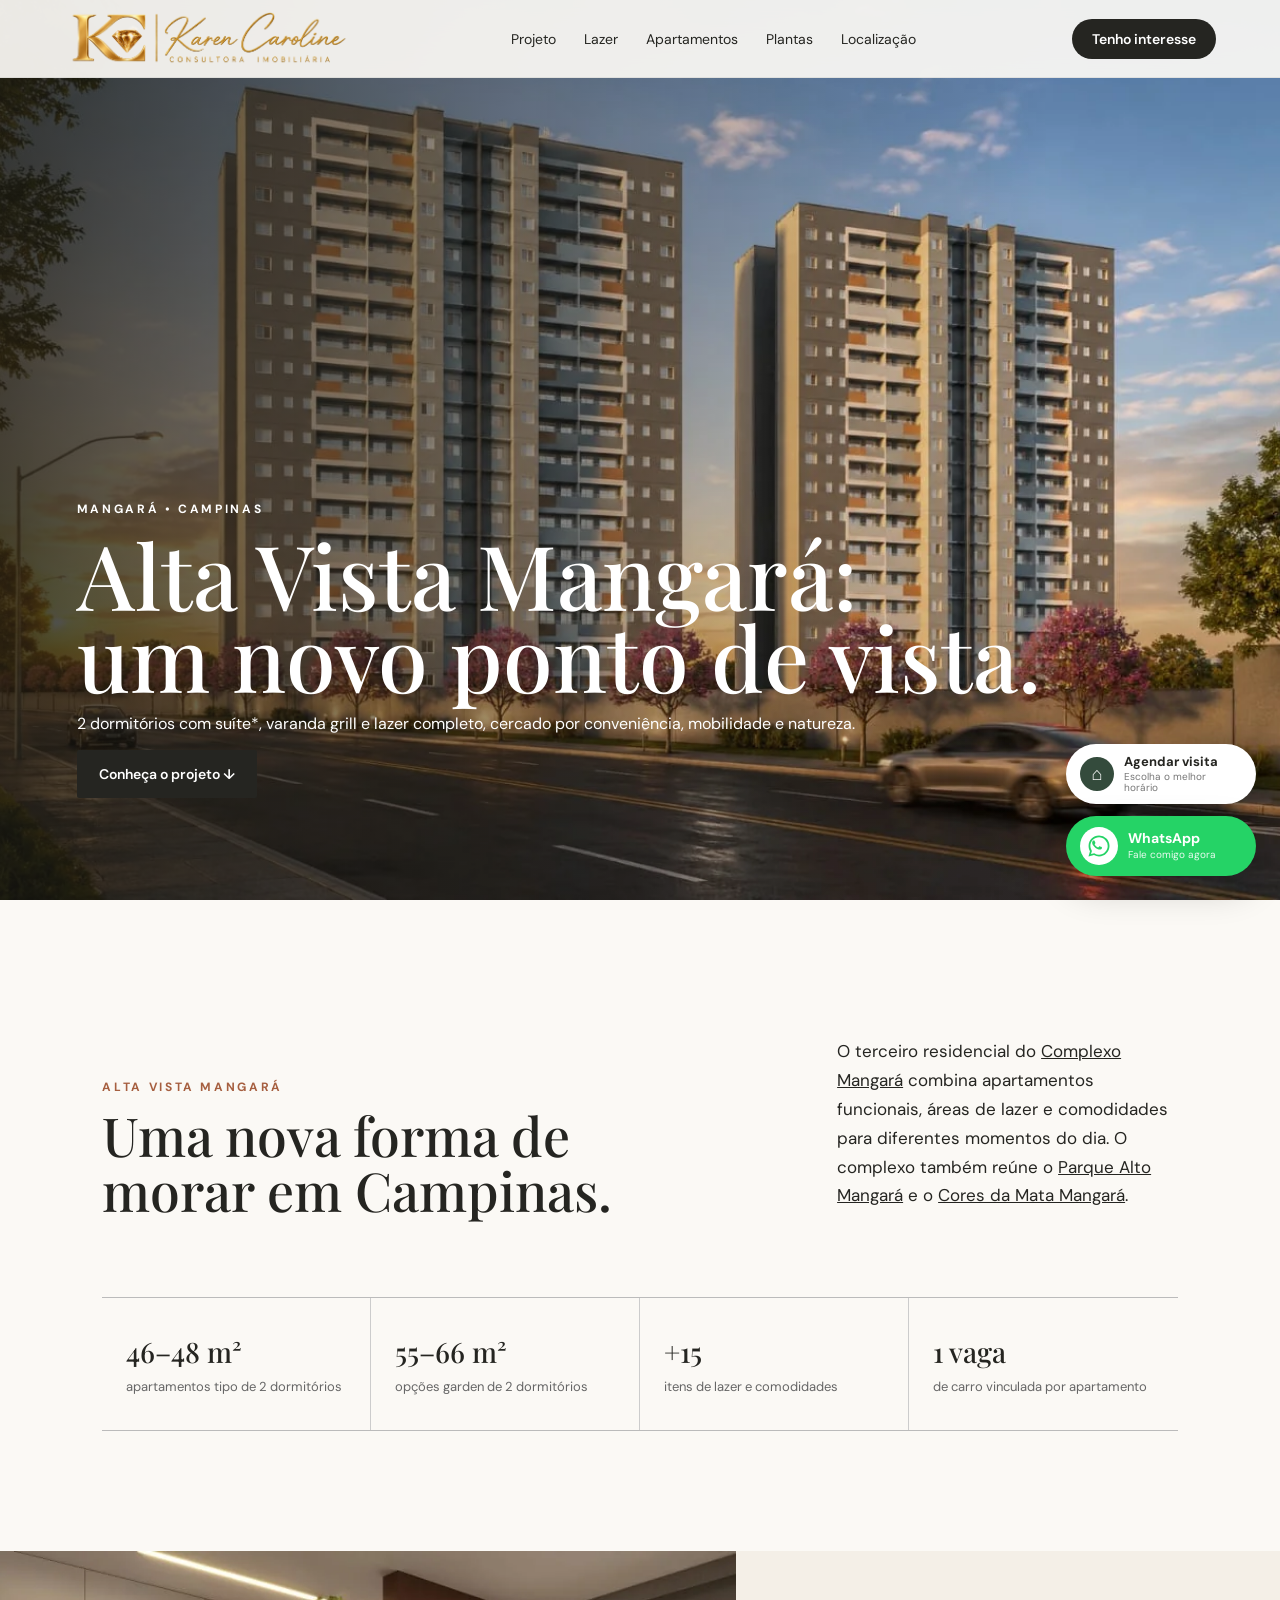
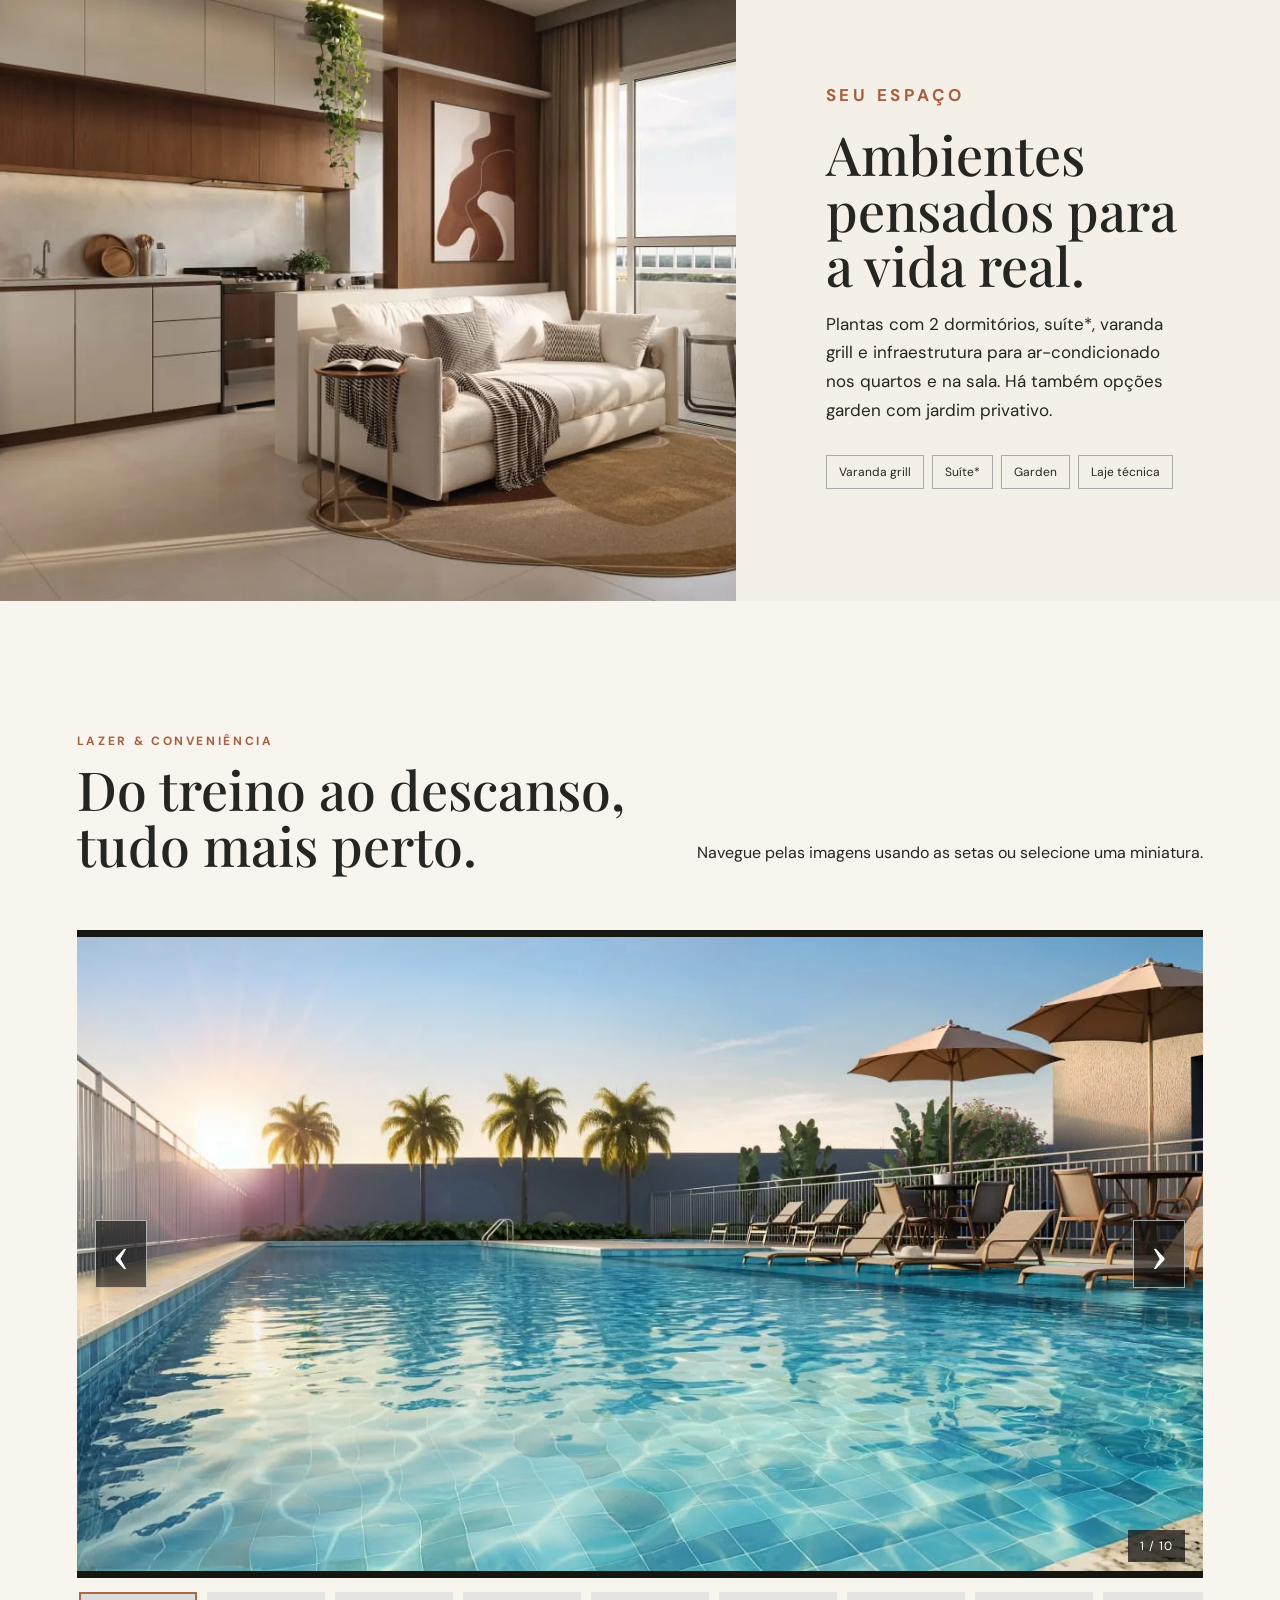
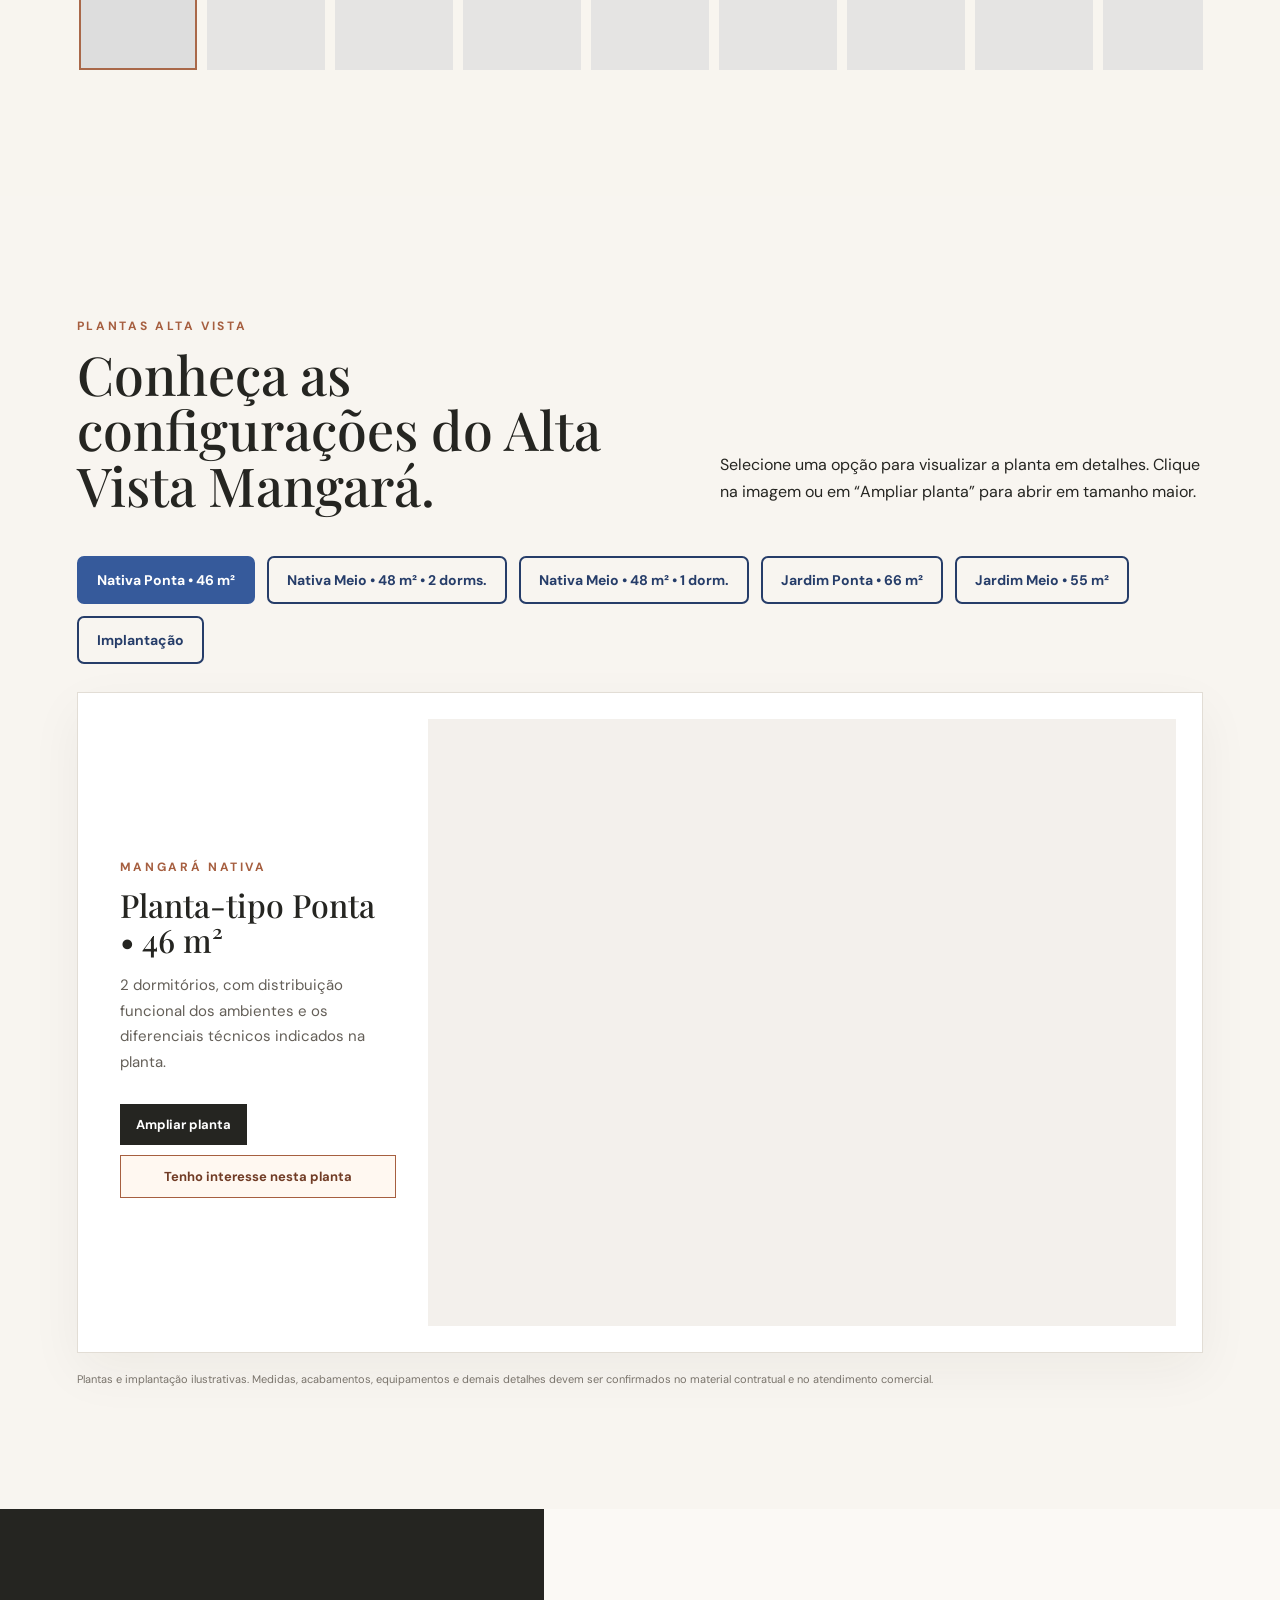
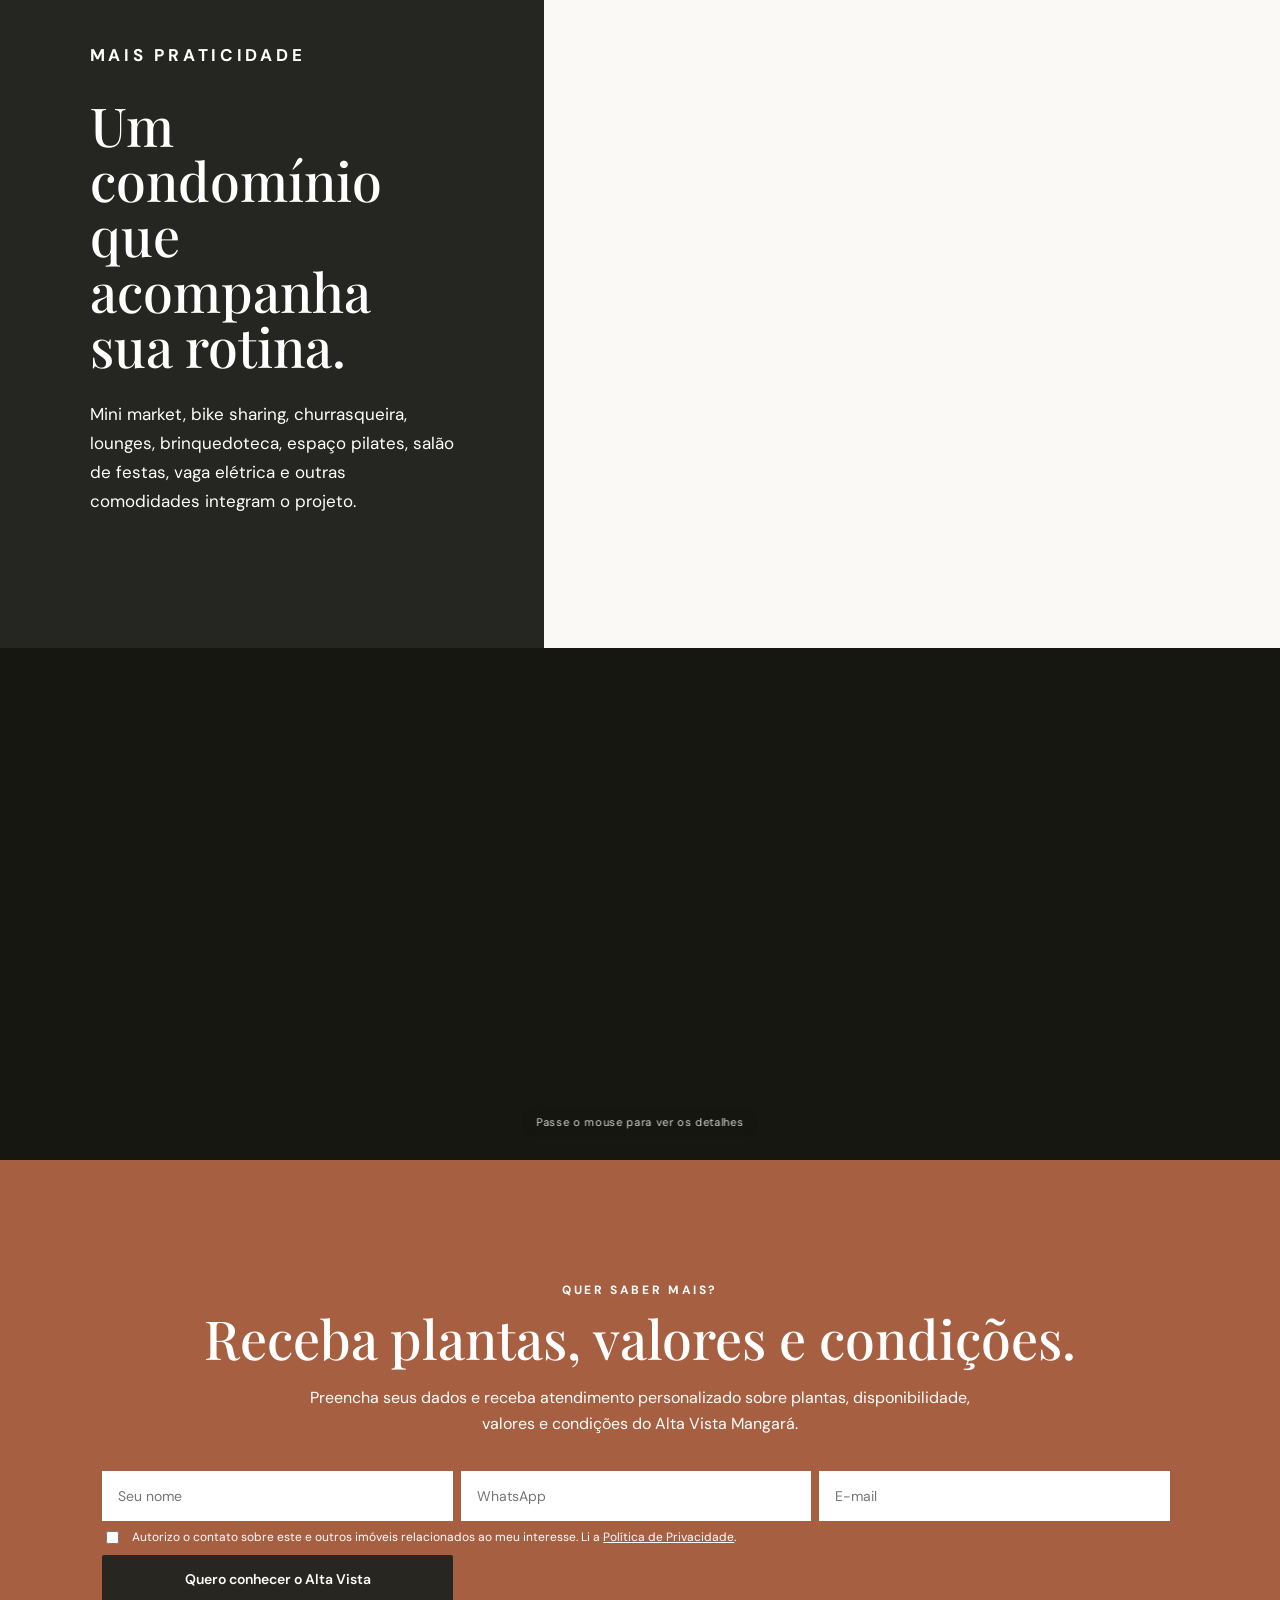
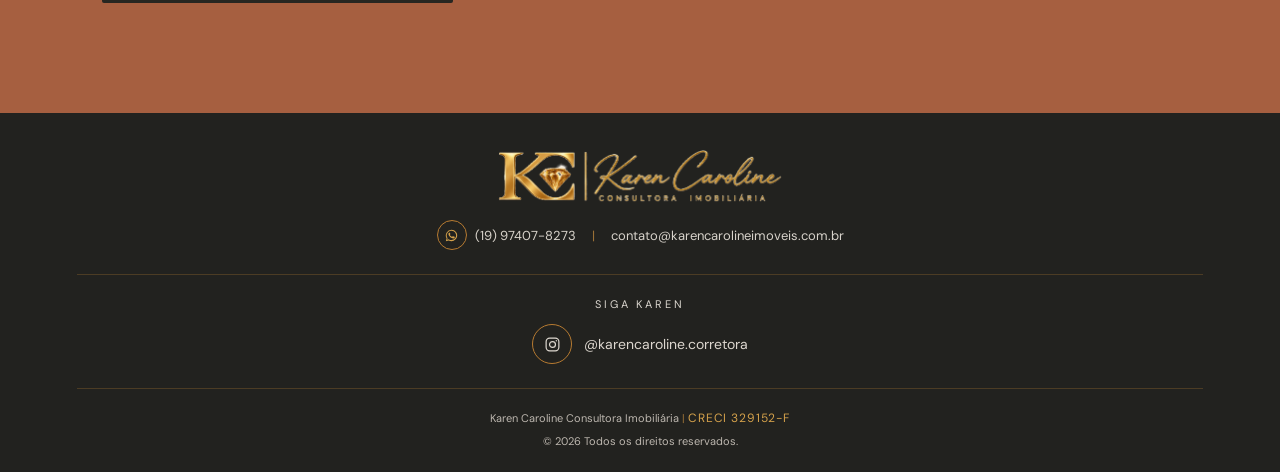
==== alta-vista.html @ d82d7191 "Refina SEO e links internos dos empreendimentos" ====
<!DOCTYPE html>

<html lang="pt-BR"><head><link rel="icon" type="image/x-icon" href="assets/favicon.ico">
<link rel="icon" type="image/png" sizes="32x32" href="assets/favicon-32.png">
<link rel="icon" type="image/png" sizes="512x512" href="assets/favicon-512.png"><meta charset="utf-8"/><meta content="width=device-width,initial-scale=1" name="viewport"/><title>Alta Vista Mangará Campinas | Apartamentos no Mangará</title><meta content="Conheça o Alta Vista Mangará em Campinas: apartamentos de 1 e 2 dormitórios, varanda grill e opções garden, com lazer e comodidades para a rotina." name="description"/><link href="style.css?v=571-performance" rel="stylesheet"/><link href="https://www.karencarolineimoveis.com.br/alta-vista.html" rel="canonical"/><meta content="website" property="og:type"/><meta content="pt_BR" property="og:locale"/><meta content="Karen Caroline Consultora Imobiliária" property="og:site_name"/><meta content="Alta Vista Mangará Campinas | Apartamentos no Mangará" property="og:title"/><meta content="Conheça o Alta Vista Mangará em Campinas: apartamentos de 1 e 2 dormitórios, varanda grill e opções garden, com lazer e comodidades para a rotina." property="og:description"/><meta content="https://www.karencarolineimoveis.com.br/alta-vista.html" property="og:url"/><meta content="https://www.karencarolineimoveis.com.br/assets/alta/hero.webp" property="og:image"/><meta content="summary_large_image" name="twitter:card"/><meta content="Alta Vista Mangará Campinas | Apartamentos no Mangará" name="twitter:title"/><meta content="Conheça o Alta Vista Mangará em Campinas: apartamentos de 1 e 2 dormitórios, varanda grill e opções garden, com lazer e comodidades para a rotina." name="twitter:description"/><meta content="https://www.karencarolineimoveis.com.br/assets/alta/hero.webp" name="twitter:image"/><meta content="#f4efe7" name="theme-color"/></head><body data-whatsapp-message="Olá! Estou vendo o Alta Vista Mangará no site e gostaria de receber mais informações, valores e condições.">
<script type="application/ld+json">{"@context":"https://schema.org","@graph":[{"@type":"WebPage","@id":"https://www.karencarolineimoveis.com.br/alta-vista.html#webpage","url":"https://www.karencarolineimoveis.com.br/alta-vista.html","name":"Alta Vista Mangará Campinas | Apartamentos no Mangará","description":"Conheça o Alta Vista Mangará em Campinas: apartamentos de 1 e 2 dormitórios, opções garden, varanda grill, lazer completo, plantas e atendimento personalizado.","inLanguage":"pt-BR","breadcrumb":{"@id":"https://www.karencarolineimoveis.com.br/alta-vista.html#breadcrumb"}},{"@type":"BreadcrumbList","@id":"https://www.karencarolineimoveis.com.br/alta-vista.html#breadcrumb","itemListElement":[{"@type":"ListItem","position":1,"name":"Home","item":"https://www.karencarolineimoveis.com.br/"},{"@type":"ListItem","position":2,"name":"Alta Vista Mangará","item":"https://www.karencarolineimoveis.com.br/alta-vista.html"}]}]}</script>
<header class="site-header"><a aria-label="Karen Caroline Consultora Imobiliária" class="site-brand brand-logo" href="index.html"><img alt="Karen Caroline Consultora Imobiliária" decoding="async" height="245" loading="lazy" src="karen-caroline-logo-oficial.png" width="1203"/></a><nav><a href="#projeto">Projeto</a><a href="#lazer">Lazer</a><a href="#apartamentos">Apartamentos</a><a href="#plantas">Plantas</a><a href="#localizacao">Localização</a></nav><a class="btn small" href="#contato">Tenho interesse</a></header>
<main id="top"><section class="hero"><img alt="Perspectiva das torres do Alta Vista Mangará" decoding="async" height="853" src="assets/alta/hero.webp" width="1280"/><div class="shade"></div><div class="hero-copy"><p class="eyebrow">MANGARÁ • CAMPINAS</p><h1>Alta Vista Mangará:<br/>um novo ponto de vista.</h1><p>2 dormitórios com suíte*, varanda grill e lazer completo, cercado por conveniência, mobilidade e natureza.</p><a class="btn" href="#projeto">Conheça o projeto ↓</a></div><div class="stamp">2 TORRES<br/><b>300 UNIDADES</b></div></section>
<section class="intro" id="projeto"><div><p class="eyebrow dark">ALTA VISTA MANGARÁ</p><h2>Uma nova forma de morar em Campinas.</h2></div><p>O terceiro residencial do <a href="complexo-mangara.html">Complexo Mangará</a> combina apartamentos funcionais, áreas de lazer e comodidades para diferentes momentos do dia. O complexo também reúne o <a href="parque-alto.html">Parque Alto Mangará</a> e o <a href="cores-da-mata.html">Cores da Mata Mangará</a>.</p></section>
<section class="stats"><article><strong>46–48 m²</strong><span>apartamentos tipo de 2 dormitórios</span></article><article><strong>55–66 m²</strong><span>opções garden de 2 dormitórios</span></article><article><strong>+15</strong><span>itens de lazer e comodidades</span></article><article><strong>1 vaga</strong><span>de carro vinculada por apartamento</span></article></section>
<section class="feature" id="apartamentos"><img alt="Apartamento decorado do Alta Vista Mangará" decoding="async" height="720" loading="lazy" src="assets/alta/apto.webp" width="1280"/><div><p class="eyebrow dark">SEU ESPAÇO</p><h2>Ambientes pensados para a vida real.</h2><p>Plantas com 2 dormitórios, suíte*, varanda grill e infraestrutura para ar-condicionado nos quartos e na sala. Há também opções garden com jardim privativo.</p><div class="chips"><span>Varanda grill</span><span>Suíte*</span><span>Garden</span><span>Laje técnica</span></div></div></section>
<section class="cp-carousel-section" id="lazer"><div class="section-head"><div><p class="eyebrow dark">LAZER &amp; CONVENIÊNCIA</p><h2>Do treino ao descanso,<br/>tudo mais perto.</h2></div><p>Navegue pelas imagens usando as setas ou selecione uma miniatura.</p></div><div class="cp-carousel" data-cp-carousel=""><div class="cp-stage"><img alt="Alta Vista Mangará — imagem 1" class="cp-main" decoding="async" height="720" src="assets/alta/piscina.webp" width="1280"/><button aria-label="Imagem anterior" class="cp-arrow cp-prev" type="button">‹</button><button aria-label="Próxima imagem" class="cp-arrow cp-next" type="button">›</button><div class="cp-counter"><span>1</span> / 10</div></div><div aria-label="Miniaturas da galeria" class="cp-thumbs"><button aria-label="Ver imagem 1" class="cp-thumb" data-index="0" type="button"><img alt="Alta Vista Mangará — imagem 1" decoding="async" height="720" loading="lazy" src="assets/alta/piscina.webp" width="1280"/></button><button aria-label="Ver imagem 2" class="cp-thumb" data-index="1" type="button"><img alt="Alta Vista Mangará — imagem 2" decoding="async" height="720" loading="lazy" src="assets/alta/academia.webp" width="1280"/></button><button aria-label="Ver imagem 3" class="cp-thumb" data-index="2" type="button"><img alt="Alta Vista Mangará — imagem 3" decoding="async" height="720" loading="lazy" src="assets/alta/coworking.webp" width="1280"/></button><button aria-label="Ver imagem 4" class="cp-thumb" data-index="3" type="button"><img alt="Alta Vista Mangará — imagem 4" decoding="async" height="720" loading="lazy" src="assets/alta/pet.webp" width="1280"/></button><button aria-label="Ver imagem 5" class="cp-thumb" data-index="4" type="button"><img alt="Alta Vista Mangará — imagem 5" decoding="async" height="720" loading="lazy" src="assets/alta/play.webp" width="1280"/></button><button aria-label="Ver imagem 6" class="cp-thumb" data-index="5" type="button"><img alt="Alta Vista Mangará — imagem 6" decoding="async" height="720" loading="lazy" src="assets/alta/quadra.webp" width="1280"/></button><button aria-label="Ver imagem 7" class="cp-thumb" data-index="6" type="button"><img alt="Alta Vista Mangará — imagem 7" decoding="async" height="720" loading="lazy" src="assets/alta/salao.webp" width="1280"/></button><button aria-label="Ver imagem 8" class="cp-thumb" data-index="7" type="button"><img alt="Alta Vista Mangará — imagem 8" decoding="async" height="545" loading="lazy" src="assets/alta/portaria.webp" width="1280"/></button><button aria-label="Ver imagem 9" class="cp-thumb" data-index="8" type="button"><img alt="Alta Vista Mangará — imagem 9" decoding="async" height="720" loading="lazy" src="assets/alta/apto.webp" width="1280"/></button><button aria-label="Ver imagem 10" class="cp-thumb" data-index="9" type="button"><img alt="Alta Vista Mangará — imagem 10" decoding="async" height="720" loading="lazy" src="assets/alta/quarto.webp" width="1280"/></button></div></div></section><section class="floorplans" id="plantas">
<div class="section-head floorplans-head"><div><p class="eyebrow dark">PLANTAS ALTA VISTA</p><h2>Conheça as configurações do Alta Vista Mangará.</h2></div><p>Selecione uma opção para visualizar a planta em detalhes. Clique na imagem ou em “Ampliar planta” para abrir em tamanho maior.</p></div>
<div aria-label="Plantas do Alta Vista Mangará" class="floorplan-tabs" role="tablist">
<button aria-selected="true" class="floorplan-tab active" data-floorplan="nativa46" role="tab" type="button">Nativa Ponta • 46 m²</button>
<button aria-selected="false" class="floorplan-tab" data-floorplan="nativa48-2" role="tab" type="button">Nativa Meio • 48 m² • 2 dorms.</button>
<button aria-selected="false" class="floorplan-tab" data-floorplan="nativa48-1" role="tab" type="button">Nativa Meio • 48 m² • 1 dorm.</button>
<button aria-selected="false" class="floorplan-tab" data-floorplan="jardim66" role="tab" type="button">Jardim Ponta • 66 m²</button>
<button aria-selected="false" class="floorplan-tab" data-floorplan="jardim55" role="tab" type="button">Jardim Meio • 55 m²</button>
<button aria-selected="false" class="floorplan-tab" data-floorplan="implantacao" role="tab" type="button">Implantação</button>
</div>
<div class="floorplan-stage">
<article class="floorplan-panel active" data-floorplan-panel="nativa46"><div class="floorplan-info"><p class="eyebrow dark">MANGARÁ NATIVA</p><h3>Planta-tipo Ponta • 46 m²</h3><p>2 dormitórios, com distribuição funcional dos ambientes e os diferenciais técnicos indicados na planta.</p><button class="floorplan-zoom" data-floorplan-image="assets/alta/plantas/planta-nativa-ponta-46m2.png" data-floorplan-title="Mangará Nativa • Planta-tipo Ponta • 2 dormitórios • 46 m²" type="button">Ampliar planta</button></div><button class="floorplan-image-btn" data-floorplan-image="assets/alta/plantas/planta-nativa-ponta-46m2.png" data-floorplan-title="Mangará Nativa • Planta-tipo Ponta • 2 dormitórios • 46 m²" type="button"><img alt="Mangará Nativa planta-tipo ponta de 2 dormitórios e 46 metros quadrados" decoding="async" height="622" loading="lazy" src="assets/alta/plantas/planta-nativa-ponta-46m2.png" width="766"/></button></article>
<article class="floorplan-panel" data-floorplan-panel="nativa48-2"><div class="floorplan-info"><p class="eyebrow dark">MANGARÁ NATIVA</p><h3>Planta-tipo Meio • 48 m²</h3><p>Configuração de 2 dormitórios, com ambientes integrados e especificações técnicas apresentadas na planta.</p><button class="floorplan-zoom" data-floorplan-image="assets/alta/plantas/planta-nativa-meio-48m2-2dorms.png" data-floorplan-title="Mangará Nativa • Planta-tipo Meio • 2 dormitórios • 48 m²" type="button">Ampliar planta</button></div><button class="floorplan-image-btn" data-floorplan-image="assets/alta/plantas/planta-nativa-meio-48m2-2dorms.png" data-floorplan-title="Mangará Nativa • Planta-tipo Meio • 2 dormitórios • 48 m²" type="button"><img alt="Mangará Nativa planta-tipo meio de 2 dormitórios e 48 metros quadrados" decoding="async" height="647" loading="lazy" src="assets/alta/plantas/planta-nativa-meio-48m2-2dorms.png" width="756"/></button></article>
<article class="floorplan-panel" data-floorplan-panel="nativa48-1"><div class="floorplan-info"><p class="eyebrow dark">MANGARÁ NATIVA</p><h3>Planta-tipo Meio • 48 m²</h3><p>Opção de 1 dormitório, com área social ampliada e organização dos ambientes conforme a planta apresentada.</p><button class="floorplan-zoom" data-floorplan-image="assets/alta/plantas/planta-nativa-meio-48m2-1dorm.png" data-floorplan-title="Mangará Nativa • Planta-tipo Meio • 1 dormitório • 48 m²" type="button">Ampliar planta</button></div><button class="floorplan-image-btn" data-floorplan-image="assets/alta/plantas/planta-nativa-meio-48m2-1dorm.png" data-floorplan-title="Mangará Nativa • Planta-tipo Meio • 1 dormitório • 48 m²" type="button"><img alt="Mangará Nativa planta-tipo meio de 1 dormitório e 48 metros quadrados" decoding="async" height="640" loading="lazy" src="assets/alta/plantas/planta-nativa-meio-48m2-1dorm.png" width="848"/></button></article>
<article class="floorplan-panel" data-floorplan-panel="jardim66"><div class="floorplan-info"><p class="eyebrow dark">MANGARÁ JARDIM</p><h3>Planta Garden Ponta • 66 m²</h3><p>2 dormitórios e área garden privativa, ampliando as possibilidades de convivência e uso dos espaços externos.</p><button class="floorplan-zoom" data-floorplan-image="assets/alta/plantas/planta-jardim-ponta-66m2.png" data-floorplan-title="Mangará Jardim • Planta Garden Ponta • 2 dormitórios • 66 m²" type="button">Ampliar planta</button></div><button class="floorplan-image-btn" data-floorplan-image="assets/alta/plantas/planta-jardim-ponta-66m2.png" data-floorplan-title="Mangará Jardim • Planta Garden Ponta • 2 dormitórios • 66 m²" type="button"><img alt="Mangará Jardim planta garden ponta de 2 dormitórios e 66 metros quadrados" decoding="async" height="617" loading="lazy" src="assets/alta/plantas/planta-jardim-ponta-66m2.png" width="731"/></button></article>
<article class="floorplan-panel" data-floorplan-panel="jardim55"><div class="floorplan-info"><p class="eyebrow dark">MANGARÁ JARDIM</p><h3>Planta Garden Meio • 55 m²</h3><p>2 dormitórios com área garden, reunindo a planta funcional do empreendimento a um espaço externo privativo.</p><button class="floorplan-zoom" data-floorplan-image="assets/alta/plantas/planta-jardim-meio-55m2.png" data-floorplan-title="Mangará Jardim • Planta Garden Meio • 2 dormitórios • 55 m²" type="button">Ampliar planta</button></div><button class="floorplan-image-btn" data-floorplan-image="assets/alta/plantas/planta-jardim-meio-55m2.png" data-floorplan-title="Mangará Jardim • Planta Garden Meio • 2 dormitórios • 55 m²" type="button"><img alt="Mangará Jardim planta garden meio de 2 dormitórios e 55 metros quadrados" decoding="async" height="626" loading="lazy" src="assets/alta/plantas/planta-jardim-meio-55m2.png" width="784"/></button></article>
<article class="floorplan-panel" data-floorplan-panel="implantacao"><div class="floorplan-info"><p class="eyebrow dark">IMPLANTAÇÃO</p><h3>Visão geral do Alta Vista Mangará</h3><p>Implantação com as duas torres, acessos, vagas e distribuição das áreas de lazer e conveniência do condomínio.</p><button class="floorplan-zoom" data-floorplan-image="assets/alta/plantas/implantacao-alta-vista.png" data-floorplan-title="Alta Vista Mangará • Implantação do empreendimento" type="button">Ampliar implantação</button></div><button class="floorplan-image-btn" data-floorplan-image="assets/alta/plantas/implantacao-alta-vista.png" data-floorplan-title="Alta Vista Mangará • Implantação do empreendimento" type="button"><img alt="Implantação geral do Alta Vista Mangará" decoding="async" height="654" loading="lazy" src="assets/alta/plantas/implantacao-alta-vista.png" width="1155"/></button></article>
</div>
<p class="floorplan-note">Plantas e implantação ilustrativas. Medidas, acabamentos, equipamentos e demais detalhes devem ser confirmados no material contratual e no atendimento comercial.</p>
</section><div aria-hidden="true" class="floorplan-lightbox" id="floorplan-lightbox"><button aria-label="Fechar planta ampliada" class="floorplan-lightbox-close" type="button">×</button><div class="floorplan-lightbox-inner"><div class="floorplan-lightbox-title"></div><img alt="Planta ampliada do Alta Vista Mangará" decoding="async" loading="lazy" src=""/></div></div><section class="split"><div class="darkcard"><p class="eyebrow">MAIS PRATICIDADE</p><h2>Um condomínio que acompanha sua rotina.</h2><p>Mini market, bike sharing, churrasqueira, lounges, brinquedoteca, espaço pilates, salão de festas, vaga elétrica e outras comodidades integram o projeto.</p></div><img alt="Salão de festas do Alta Vista Mangará" decoding="async" height="720" loading="lazy" src="assets/alta/salao.webp" width="1280"/></section>
<section class="location location-hover" id="localizacao"><img alt="Localização do Alta Vista Mangará próxima ao Shopping Dom Pedro" decoding="async" height="793" loading="lazy" src="assets/alta/localizacao-alta-vista-premium.webp" width="1983"/><div class="location-card"><p class="eyebrow dark">LOCALIZAÇÃO</p><h2>No coração de uma região completa.</h2><p>Rua Dois, nº 49 — Residencial Reserva Villa Bella, Campinas/SP.</p><div class="times"><span><b>2 min</b> Shopping Dom Pedro</span><span><b>3 min</b> The Mall Villa Bella</span><span><b>4 min</b> Rod. Dom Pedro I</span><span><b>6 min</b> Unicamp</span></div><small>Tempos informados no book do empreendimento, com fonte Google Maps e trajeto de carro.</small></div><div class="location-hint">Passe o mouse para ver os detalhes</div></section>
<section class="cta" id="contato"><p class="eyebrow">QUER SABER MAIS?</p><h2>Receba plantas, valores e condições.</h2><p>Preencha seus dados e receba atendimento personalizado sobre plantas, disponibilidade, valores e condições do Alta Vista Mangará.</p><form class="lead-form" data-empreendimento="Alta Vista Mangará"><input aria-hidden="true" autocomplete="off" class="hp-field" name="website" tabindex="-1" type="text"/><input name="nome" placeholder="Seu nome" required=""/><input name="whatsapp" placeholder="WhatsApp" required="" type="tel"/><input name="email" placeholder="E-mail" type="email"/><label class="consent"><input name="consentimento" required="" type="checkbox" value="1"/><span>Autorizo o contato sobre este e outros imóveis relacionados ao meu interesse. Li a <a href="privacidade.html" target="_blank">Política de Privacidade</a>.</span></label><button class="btn" type="submit">Quero conhecer o Alta Vista</button></form><div class="form-ok"></div></section>
</main><footer class="site-footer site-footer-pro footer-reference">
<div class="footer-center-brand">
<a class="footer-logo" href="index.html"><img alt="Karen Caroline Consultora Imobiliária" src="karen-caroline-logo-oficial.png" width="1203" height="245" decoding="async" /></a>
<div class="footer-direct-contact">
<a aria-label="WhatsApp Karen Caroline" class="footer-whatsapp" href="/whatsapp" rel="noopener" target="_blank"><span class="footer-wa-icon" aria-hidden="true"><svg viewBox="0 0 32 32" focusable="false"><path d="M16 5.2A10.7 10.7 0 0 0 6.8 21.4L5.4 26.6l5.3-1.4A10.7 10.7 0 1 0 16 5.2Zm0 19.5c-1.7 0-3.4-.5-4.8-1.4l-.3-.2-3.1.8.8-3-.2-.3A8.8 8.8 0 1 1 16 24.7Zm4.8-6.6c-.3-.1-1.6-.8-1.8-.9-.2-.1-.4-.1-.6.1-.2.3-.7.9-.9 1.1-.2.2-.3.2-.6.1-1.7-.8-2.8-1.5-3.9-3.4-.3-.5.3-.5.8-1.6.1-.2 0-.4 0-.5l-.8-2c-.2-.5-.4-.4-.6-.4h-.5c-.2 0-.5.1-.7.3-.2.3-1 1-1 2.4s1 2.8 1.2 3c.1.2 2.1 3.2 5.1 4.5.7.3 1.3.5 1.7.6.7.2 1.4.2 1.9.1.6-.1 1.6-.7 1.8-1.3.2-.6.2-1.2.2-1.3-.1-.2-.3-.3-.6-.4Z" fill="currentColor"/></svg></span><span>(19) 97407-8273</span></a>
<span class="footer-divider">|</span>
<a href="mailto:contato@karencarolineimoveis.com.br">contato@karencarolineimoveis.com.br</a>
</div>
</div>
<div aria-label="Instagram" class="footer-social footer-social-reference">
<span class="footer-social-title">SIGA KAREN</span>
<a aria-label="Instagram @karencaroline.corretora" class="footer-instagram-row" href="https://www.instagram.com/karencaroline.corretora/" rel="noopener noreferrer" target="_blank">
<span class="social-icon social-live"><svg aria-hidden="true" viewbox="0 0 24 24"><rect height="18" rx="5" width="18" x="3" y="3"></rect><circle cx="12" cy="12" r="4.2"></circle><circle class="fill-dot" cx="17.4" cy="6.7" r="1"></circle></svg></span>
<span class="footer-instagram-handle">@karencaroline.corretora</span>
</a>
</div>
<div class="footer-legal footer-legal-reference">
<p>Karen Caroline Consultora Imobiliária <span class="footer-divider">|</span> <span class="footer-creci">CRECI 329152-F</span></p>
<p>© 2026 Todos os direitos reservados.</p>
</div>
</footer>
<a aria-label="Falar no WhatsApp" class="whatsapp-float" data-whatsapp-float="" href="#">
<span aria-hidden="true" class="wa-icon">✆</span>
<span class="wa-copy"><strong>WhatsApp</strong><small>Fale comigo agora</small></span>
</a>
<script src="social-links.js?v=571-performance"></script><script src="script.js?v=571-performance"></script></body></html>
---- style.css ----
@import url('https://fonts.googleapis.com/css2?family=DM+Sans:wght@400;500;600;700&family=Playfair+Display:wght@500;600&display=swap');
:root{--ink:#252521;--cream:#f4efe7;--paper:#fbf9f5;--terr:#a65f40;--olive:#69705b;--forest:#344b3c;--gold:#c49a57;--line:#d9d3c8}
*{box-sizing:border-box}html{scroll-behavior:smooth}body{margin:0;background:var(--paper);color:var(--ink);font-family:'DM Sans',Arial,sans-serif}img{display:block;max-width:100%}a{color:inherit}
.site-header{height:78px;display:flex;align-items:center;justify-content:space-between;padding:0 5vw;position:fixed;top:0;width:100%;z-index:30;background:rgba(251,249,245,.93);backdrop-filter:blur(16px);border-bottom:1px solid #00000010}.site-brand{text-decoration:none;line-height:.9;letter-spacing:.12em}.site-brand span,.site-brand b{display:block}.site-brand span{font-size:10px}.site-brand b{font-family:'Playfair Display',Georgia,serif;font-size:20px;letter-spacing:.07em}.site-header nav{display:flex;gap:28px}.site-header nav a{text-decoration:none;font-size:14px}.btn{display:inline-block;background:var(--ink);color:#fff!important;text-decoration:none;border:0;padding:15px 22px;border-radius:2px;font:600 14px 'DM Sans',Arial;cursor:pointer}.btn.small{padding:11px 16px}.btn.ghost{background:transparent;border:1px solid #fff}.btn.light{background:#fff;color:var(--ink)!important}.eyebrow{font-size:12px;letter-spacing:.22em;font-weight:700}.eyebrow.dark{color:var(--terr)}h1,h2,h3{font-family:'Playfair Display',Georgia,serif;font-weight:500;margin:.18em 0}h1{font-size:clamp(54px,7vw,105px);line-height:.91}h2{font-size:clamp(36px,4.2vw,66px);line-height:1.03}h3{font-size:28px}.lead{font-size:18px;line-height:1.7}.muted{color:#756f67}
.home-hero{min-height:92vh;padding:145px 6vw 70px;display:grid;grid-template-columns:1.05fr .95fr;align-items:center;gap:5vw;background:linear-gradient(120deg,#f6f1e8 0%,#ece3d5 100%)}.home-hero h1{max-width:820px}.home-hero .lead{max-width:670px}.home-visual{display:grid;grid-template-columns:1fr 1fr;gap:12px;height:680px}.home-visual img{width:100%;height:100%;object-fit:cover}.home-visual img:first-child{margin-top:70px;height:610px}.home-actions{display:flex;gap:10px;flex-wrap:wrap;margin-top:30px}.section{padding:110px 7vw}.section-head{display:flex;justify-content:space-between;gap:50px;align-items:end;margin-bottom:48px}.section-head>p{max-width:550px;line-height:1.7}.project-grid{display:grid;grid-template-columns:1fr 1fr;gap:22px}.project-card{position:relative;min-height:620px;overflow:hidden;background:#222;color:white;text-decoration:none}.project-card img{position:absolute;inset:0;width:100%;height:100%;object-fit:cover;transition:.5s}.project-card:hover img{transform:scale(1.025)}.project-card:after{content:"";position:absolute;inset:0;background:linear-gradient(0deg,#111b 0%,transparent 64%)}.project-copy{position:absolute;z-index:2;left:32px;right:32px;bottom:30px}.project-copy h3{font-size:42px}.project-meta{display:flex;flex-wrap:wrap;gap:8px;margin-top:18px}.project-meta span{font-size:12px;border:1px solid #ffffff80;padding:8px 10px;background:#0003}.future{background:var(--forest);color:white}.future-inner{max-width:920px}.future h2{max-width:780px}.future .lead{max-width:700px}.steps{display:grid;grid-template-columns:repeat(3,1fr);gap:12px;margin-top:45px}.steps article{border-top:1px solid #ffffff55;padding-top:20px}.steps strong{font-family:'Playfair Display';font-size:27px;display:block;margin-bottom:8px}.steps span{font-size:14px;line-height:1.5;color:#ffffffc9}
.hero{height:100vh;min-height:680px;position:relative;display:flex;align-items:flex-end;padding:8vw 6vw;overflow:hidden}.hero>img{position:absolute;inset:0;width:100%;height:100%;object-fit:cover}.shade{position:absolute;inset:0;background:linear-gradient(90deg,#171712cc 0%,#17171245 52%,transparent 82%)}.hero-copy{position:relative;color:#fff;max-width:720px;z-index:2}.hero-copy .lead{max-width:600px;margin:24px 0}.hero-actions{display:flex;gap:10px;flex-wrap:wrap}.stamp{position:absolute;right:6vw;bottom:8vw;color:white;border:1px solid #fff8;padding:18px;text-align:right;font-size:12px;letter-spacing:.12em;z-index:2}.intro{padding:120px 8vw 70px;display:grid;grid-template-columns:1.3fr .7fr;gap:8vw;align-items:end}.intro>p,.feature p,.darkcard p,.location-card p{font-size:17px;line-height:1.7}.stats{margin:0 8vw 120px;border-top:1px solid #bbb;border-bottom:1px solid #bbb;display:grid;grid-template-columns:repeat(4,1fr)}.stats article{padding:35px 24px;border-right:1px solid #ccc}.stats article:last-child{border:0}.stats strong,.stats span{display:block}.stats strong{font:500 28px 'Playfair Display',Georgia,serif;margin-bottom:8px}.stats span{font-size:13px;color:#666}.feature{display:grid;grid-template-columns:1.15fr .85fr;min-height:650px;background:var(--cream)}.feature.reverse{grid-template-columns:.85fr 1.15fr}.feature img{width:100%;height:100%;object-fit:cover;min-height:650px}.feature>div{padding:8vw 7vw;align-self:center}.chips{display:flex;flex-wrap:wrap;gap:8px;margin-top:30px}.chips span{border:1px solid #aaa;padding:8px 12px;font-size:12px}.gallery{padding:120px 6vw}.grid{display:grid;grid-template-columns:repeat(2,1fr);gap:14px}.grid figure{margin:0;position:relative;height:430px;overflow:hidden}.grid figure.wide{grid-column:span 2;height:560px}.grid img{width:100%;height:100%;object-fit:cover;transition:.5s}.grid figure:hover img{transform:scale(1.025)}figcaption{position:absolute;left:18px;bottom:18px;background:#fbf9f5e8;padding:10px 13px;font-size:13px}.split{display:grid;grid-template-columns:.85fr 1.15fr;min-height:650px}.split img{width:100%;height:100%;object-fit:cover}.darkcard{background:var(--ink);color:white;padding:9vw 7vw;display:flex;flex-direction:column;justify-content:center}.darkcard.forest{background:var(--forest)}.location{position:relative;min-height:800px}.location>img{width:100%;height:800px;object-fit:cover}.location-card{position:absolute;left:7vw;bottom:7vw;background:var(--paper);padding:45px;max-width:540px;box-shadow:0 18px 60px #0002}.times{display:grid;grid-template-columns:1fr 1fr;gap:12px;margin:25px 0}.times span{font-size:13px}.times b{display:block;font-size:18px}.location small{color:#777}.cta{background:var(--terr);color:white;padding:110px 8vw;text-align:center}.cta.forest{background:var(--forest)}.cta h2{max-width:840px;margin:10px auto 20px}.cta>p:not(.eyebrow){max-width:670px;margin:0 auto 35px;line-height:1.6}.cta form{display:grid;grid-template-columns:1fr 1fr 1fr auto;gap:8px;max-width:1100px;margin:auto}.cta input,.cta select{padding:16px;border:0;font:14px 'DM Sans',Arial}.cta .btn{background:#272621}#ok{margin-top:20px}.source-note{padding:25px 7vw;background:#f2eee7;color:#6d675f;font-size:12px;line-height:1.5}.site-footer{padding:50px 6vw;display:flex;justify-content:space-between;gap:40px;align-items:end}.site-footer p{max-width:700px;font-size:12px;color:#777;text-align:right}
@media(max-width:900px){.site-header nav{display:none}.home-hero{grid-template-columns:1fr;padding-top:120px}.home-visual{height:430px}.home-visual img:first-child{margin-top:35px;height:395px}.project-grid,.intro,.feature,.feature.reverse,.split{grid-template-columns:1fr}.project-card{min-height:480px}.steps{grid-template-columns:1fr}.hero{padding:120px 7vw 50px}.stamp{display:none}.intro{padding:80px 7vw}.stats{grid-template-columns:1fr 1fr;margin:0 7vw 80px}.stats article:nth-child(2){border-right:0}.feature img{height:420px;min-height:420px}.gallery{padding:80px 5vw}.grid{grid-template-columns:1fr}.grid figure,.grid figure.wide{grid-column:auto;height:330px}.location-card{position:relative;left:auto;bottom:auto;margin:-80px 5vw 0}.cta form{grid-template-columns:1fr}.times{grid-template-columns:1fr 1fr}.site-footer{align-items:start;flex-direction:column}.site-footer p{text-align:left}}
@media(max-width:560px){.site-header{padding:0 18px}.site-header .btn.small{display:none}.home-hero{padding-left:22px;padding-right:22px}.section{padding:80px 22px}.home-visual{height:340px}.home-visual img:first-child{height:305px}.project-card{min-height:420px}.project-copy{left:22px;right:22px}.project-copy h3{font-size:34px}.stats{grid-template-columns:1fr}.stats article{border-right:0;border-bottom:1px solid #ccc}.times{grid-template-columns:1fr}.location-card{padding:30px}.hero h1{font-size:52px}}

/* Expansão para múltiplos empreendimentos */
.project-grid-three{grid-template-columns:repeat(3,1fr)}
.project-grid-three .project-card{min-height:560px}
.home-visual-three{grid-template-columns:repeat(3,1fr);gap:10px}
.home-visual-three img{height:100%;margin:0!important;object-fit:cover}
.home-visual-three img:nth-child(1){transform:translateY(55px);height:625px!important}
.home-visual-three img:nth-child(2){transform:translateY(0);height:625px!important}
.home-visual-three img:nth-child(3){transform:translateY(95px);height:585px!important}
.casa-accent{background:#425343}
.casa-gold{color:#b89a5d}
.detail-note{font-size:12px;line-height:1.6;color:#766f65;margin-top:18px}
@media(max-width:1100px){.project-grid-three{grid-template-columns:1fr 1fr}.project-grid-three .project-card:first-child{grid-column:span 2}}
@media(max-width:900px){.project-grid-three{grid-template-columns:1fr}.project-grid-three .project-card:first-child{grid-column:auto}.home-visual-three{grid-template-columns:repeat(3,1fr);height:430px}.home-visual-three img:nth-child(1),.home-visual-three img:nth-child(2),.home-visual-three img:nth-child(3){height:395px!important;transform:none!important}.home-visual-three img:nth-child(1){margin-top:30px!important}.home-visual-three img:nth-child(3){margin-top:55px!important;height:340px!important}}
@media(max-width:560px){.home-visual-three{grid-template-columns:1fr 1fr;height:340px}.home-visual-three img:nth-child(3){display:none}.home-visual-three img:nth-child(1),.home-visual-three img:nth-child(2){height:305px!important}.project-grid-three .project-card{min-height:430px}}
/* Captação de leads, formulários e privacidade */
.lead-form .consent{grid-column:1/-1}.consent{display:flex;gap:10px;align-items:flex-start;text-align:left;font-size:12px;line-height:1.45;color:inherit}.consent input{width:auto!important;margin-top:2px;padding:0!important}.consent a{text-decoration:underline}.modal-open{overflow:hidden}.two-cols{display:grid;grid-template-columns:1fr 1fr;gap:10px}.modal-consent{color:#615c55}.privacy{max-width:850px;margin:0 auto;padding:120px 28px 80px}.privacy h1{font-size:clamp(46px,7vw,78px)}.privacy p{font-size:17px;line-height:1.75}.privacy h3{margin-top:36px}
@media(max-width:700px){.two-cols{grid-template-columns:1fr}}


/* WhatsApp flutuante contextual */
.whatsapp-float{position:fixed;right:24px;bottom:24px;z-index:70;display:flex;align-items:center;gap:10px;background:#25D366;color:#fff!important;text-decoration:none;width:190px;height:60px;box-sizing:border-box;padding:11px 14px;border-radius:999px;box-shadow:0 14px 36px #0003;transition:transform .2s ease,box-shadow .2s ease;animation:waFloat 2.8s ease-in-out infinite}
.whatsapp-float:hover{transform:translateY(-3px) scale(1.015);box-shadow:0 18px 44px #0004}.wa-icon{width:38px;height:38px;border-radius:50%;display:grid;place-items:center;background:#fff;color:#25D366;font-size:22px;font-weight:700}.wa-copy{display:flex;flex-direction:column;line-height:1.05}.wa-copy strong{font-size:14px}.wa-copy small{font-size:10px;opacity:.9;margin-top:4px}
@keyframes waFloat{0%,100%{transform:translateY(0)}50%{transform:translateY(-4px)}}
@media(max-width:560px){.whatsapp-float{right:14px;bottom:14px;width:58px;height:58px;padding:7px}.wa-copy{display:none}.wa-icon{width:44px;height:44px;font-size:24px}}


/* V4.2 — WhatsApp oficial, rastreamento e agendamento */
.wa-icon{background:#fff;color:#25D366}.wa-icon svg{width:26px;height:26px;display:block}
.schedule-float{position:fixed;right:24px;bottom:96px;z-index:69;display:flex;align-items:center;gap:10px;border:0;background:#fff;color:var(--ink);width:190px;height:60px;box-sizing:border-box;padding:11px 14px;border-radius:999px;box-shadow:0 12px 34px #0002;cursor:pointer;font-family:'DM Sans',Arial;text-align:left}.schedule-float:hover{transform:translateY(-2px)}.schedule-float>span:last-child{display:flex;flex-direction:column;line-height:1.05}.schedule-float strong{font-size:13px}.schedule-float small{font-size:10px;color:#777;margin-top:4px}.schedule-dot{width:34px;height:34px;border-radius:50%;display:grid;place-items:center;background:var(--forest);color:#fff;font-size:18px}
.visit-backdrop{position:fixed;inset:0;background:#15140fbb;z-index:85;display:none;place-items:center;padding:24px;overflow:auto}.visit-backdrop.open{display:grid}.visit-modal{position:relative;background:var(--paper);color:var(--ink);width:min(700px,96vw);padding:48px;box-shadow:0 30px 100px #0006}.visit-modal h2{font-size:clamp(34px,5vw,54px)}.visit-close{position:absolute;right:18px;top:12px;border:0;background:transparent;font-size:38px;cursor:pointer}.visit-form{display:grid;gap:10px;margin-top:26px}.visit-form input,.visit-form select{width:100%;padding:15px;border:1px solid var(--line);background:#fff;font:14px 'DM Sans',Arial}.visit-status{min-height:22px;font-size:13px;font-weight:600}
@media(max-width:560px){.schedule-float{right:14px;bottom:84px;width:58px;height:58px;padding:9px}.schedule-float>span:last-child{display:none}.schedule-dot{width:40px;height:40px}.wa-icon svg{width:28px;height:28px}}

/* V5.2 — seção institucional Riva, responsiva e sem cortes */
.brand-about{padding:110px 7vw;background:#eee9e1}
.brand-about-card{max-width:1180px;margin:0 auto;display:grid;grid-template-columns:minmax(280px,.72fr) minmax(0,1.28fr);background:#fff;box-shadow:0 22px 70px #3c352816;overflow:hidden}
.brand-about-logo{min-height:420px;display:flex;align-items:center;justify-content:center;padding:56px;background:linear-gradient(145deg,#f7f4ef,#ece7df)}
.brand-about-logo img{width:min(360px,100%);height:auto;object-fit:contain;display:block}
.brand-about-copy{padding:64px 68px}
.brand-about-copy h2{font-size:clamp(34px,4.6vw,58px);line-height:1.02;margin:12px 0 26px;max-width:780px}
.brand-about-copy p{font-size:16px;line-height:1.78;color:#514d47;max-width:780px;margin:0 0 16px}
.brand-quote{margin-top:30px;padding-top:24px;border-top:1px solid #d8d1c7;font:500 clamp(22px,2.6vw,32px) 'Playfair Display',Georgia,serif;color:var(--forest)}
@media(max-width:900px){.brand-about{padding:70px 5vw}.brand-about-card{grid-template-columns:1fr}.brand-about-logo{min-height:240px;padding:36px}.brand-about-logo img{width:min(300px,82vw)}.brand-about-copy{padding:42px 34px}}
@media(max-width:560px){.brand-about{padding:55px 18px}.brand-about-logo{min-height:190px;padding:28px}.brand-about-copy{padding:34px 24px}.brand-about-copy p{font-size:15px;line-height:1.68}.brand-about-copy h2{font-size:36px}.brand-quote{font-size:24px}}

/* Plantas Casa Prado */
.floorplans{padding:110px 6vw 120px;background:#f8f5f0}
.floorplans-head{margin-bottom:34px}
.floorplan-tabs{display:flex;gap:12px;flex-wrap:wrap;margin:0 0 28px}
.floorplan-tab{appearance:none;border:2px solid #263d69;background:transparent;color:#263d69;padding:13px 18px;border-radius:7px;font:700 14px 'DM Sans',Arial;cursor:pointer;transition:.2s}
.floorplan-tab:hover,.floorplan-tab.active{background:#365a9b;color:#fff;border-color:#365a9b}
.floorplan-stage{background:#fff;border:1px solid #e2ddd5;box-shadow:0 18px 50px #2b251d0d}
.floorplan-panel{display:none;grid-template-columns:300px minmax(0,1fr);gap:24px;align-items:center;padding:26px}
.floorplan-panel.active{display:grid}
.floorplan-info{padding:20px 8px 20px 16px}
.floorplan-info h3{font-size:32px;line-height:1.1;margin:8px 0 16px}
.floorplan-info p:not(.eyebrow){font-size:15px;line-height:1.7;color:#645f58}
.floorplan-zoom{margin-top:14px;border:0;background:var(--ink);color:white;padding:12px 16px;font:700 13px 'DM Sans',Arial;cursor:pointer}
.floorplan-image-btn{border:0;background:#f3f0ec;padding:0;cursor:zoom-in;width:100%;overflow:hidden}
.floorplan-image-btn img{width:100%;height:auto;max-height:760px;object-fit:contain;background:#f3f0ec}
.floorplan-note{font-size:11px;line-height:1.6;color:#79736b;margin:18px 0 0}
.floorplan-lightbox{position:fixed;inset:0;background:#111d;z-index:1000;display:none;align-items:center;justify-content:center;padding:32px}
.floorplan-lightbox.open{display:flex}
.floorplan-lightbox-inner{background:#f6f3ef;max-width:min(1500px,95vw);max-height:92vh;overflow:auto;padding:18px;box-shadow:0 20px 80px #0006}
.floorplan-lightbox-inner img{max-width:none;width:auto;min-width:min(1200px,88vw);height:auto;display:block}
.floorplan-lightbox-title{font:600 15px 'DM Sans',Arial;color:#263d69;padding:4px 4px 14px}
.floorplan-lightbox-close{position:fixed;right:28px;top:22px;width:46px;height:46px;border-radius:50%;border:1px solid #fff7;background:#fff;color:#222;font-size:30px;line-height:1;cursor:pointer;z-index:1001}
@media(max-width:900px){.floorplans{padding:80px 5vw}.floorplan-panel{grid-template-columns:1fr;padding:18px}.floorplan-info{padding:8px 4px}.floorplan-image-btn img{max-height:none}.floorplan-lightbox{padding:15px}.floorplan-lightbox-inner{max-width:98vw;max-height:92vh}.floorplan-lightbox-inner img{min-width:1200px}.floorplan-lightbox-close{right:14px;top:12px}}
@media(max-width:560px){.floorplan-tabs{gap:7px}.floorplan-tab{flex:1 1 calc(50% - 7px);font-size:12px;padding:11px 9px}.floorplan-info h3{font-size:27px}.floorplan-panel{padding:12px}.floorplan-image-btn{overflow:auto}.floorplan-image-btn img{min-width:720px}.floorplan-lightbox-inner img{min-width:1100px}}

/* V5.5 — cards de empreendimentos padronizados */
.project-grid-three{grid-template-columns:repeat(3,minmax(0,1fr));align-items:stretch}
.project-grid-three .project-card{min-height:560px;height:560px}
.project-grid-three .project-card img{width:100%;height:100%;object-fit:cover;object-position:center center}
.project-grid-three .project-card:after{background:linear-gradient(0deg,rgba(12,15,13,.82) 0%,rgba(12,15,13,.22) 52%,rgba(12,15,13,.08) 100%)}
.project-grid-three .project-copy{left:32px;right:32px;bottom:30px}
.project-grid-three .project-copy h3{font-size:40px;line-height:1.04;min-height:84px;display:flex;align-items:flex-end}
.project-grid-three .project-meta{min-height:68px;align-content:flex-start}
@media(max-width:1100px){.project-grid-three .project-card{height:540px;min-height:540px}}
@media(max-width:900px){.project-grid-three .project-card{height:500px;min-height:500px}.project-grid-three .project-copy h3{min-height:auto}}
@media(max-width:560px){.project-grid-three .project-card{height:440px;min-height:440px}}
/* Casa Prado — galeria navegável */
.cp-carousel-section{padding:120px 6vw;background:#f8f5ef}.cp-carousel{max-width:1180px;margin:42px auto 0}.cp-stage{position:relative;height:min(72vh,720px);min-height:480px;background:#171712;overflow:hidden}.cp-main{display:block;width:100%;height:100%;object-fit:contain;background:#171712}.cp-arrow{position:absolute;top:50%;transform:translateY(-50%);width:52px;height:68px;border:1px solid #fff9;background:#1119;color:#fff;font:300 52px/1 Georgia,serif;cursor:pointer;z-index:2;display:grid;place-items:center;transition:.2s}.cp-arrow:hover{background:#111}.cp-prev{left:18px}.cp-next{right:18px}.cp-counter{position:absolute;right:18px;bottom:16px;background:#111b;color:#fff;padding:8px 12px;font-size:12px;letter-spacing:.08em}.cp-thumbs{display:flex;gap:10px;overflow-x:auto;padding:14px 2px 6px;scrollbar-width:thin}.cp-thumb{flex:0 0 118px;height:78px;padding:0;border:2px solid transparent;background:#ddd;cursor:pointer;opacity:.68;transition:.2s}.cp-thumb img{width:100%;height:100%;object-fit:cover;display:block}.cp-thumb.active{border-color:#a96849;opacity:1}.cp-thumb:hover{opacity:1}@media(max-width:900px){.cp-carousel-section{padding:80px 5vw}.cp-stage{height:56vh;min-height:340px}.cp-arrow{width:44px;height:58px;font-size:44px}.cp-prev{left:8px}.cp-next{right:8px}.cp-thumb{flex-basis:92px;height:62px}}

/* V5.11 — assinatura Karen Caroline no cabeçalho */
.site-header .brand-logo{display:flex;align-items:center;width:290px;height:62px;line-height:1;letter-spacing:0;overflow:hidden}
.site-header .brand-logo img{display:block;width:100%;height:100%;object-fit:contain;object-position:left center}
@media(max-width:900px){.site-header .brand-logo{width:210px;height:52px}}
@media(max-width:600px){.site-header .brand-logo{width:170px;height:46px}.site-header nav{display:none}}

/* V5.16 — ajuste de escala do titulo principal */
.home-hero h1{font-size:clamp(48px,5.35vw,82px);line-height:.96;max-width:760px}
@media(max-width:900px){.home-hero h1{font-size:clamp(44px,8vw,68px)}}
@media(max-width:560px){.home-hero h1{font-size:clamp(40px,12vw,56px)}}

/* V5.21 — Agendar visita compacto, nítido e sem abertura automática do WhatsApp */
.visit-modal-pro{width:min(980px,95vw);padding:0;overflow:hidden;border-radius:12px;background:#fbf7f1;box-shadow:0 28px 90px #0006}
.visit-modal-pro .visit-close{z-index:3;right:18px;top:10px;font-size:34px;line-height:1;color:#111}
.visit-grid{display:grid;grid-template-columns:minmax(0,1.55fr) minmax(300px,.75fr);min-height:570px}
.visit-copy{padding:34px 28px 30px 38px;align-self:center}
.visit-eyebrow{color:#a54f1e;letter-spacing:.18em;font-size:12px;font-weight:700;margin:0 0 18px}
.visit-modal-pro h2{font-size:clamp(38px,3.7vw,56px);line-height:1.02;max-width:610px;margin:0 0 18px}
.visit-intro{font-size:14px;line-height:1.45;max-width:610px;margin:0}
.visit-modal-pro .visit-form{margin-top:22px;gap:10px}
.visit-modal-pro .visit-form input,.visit-modal-pro .visit-form select{min-height:48px;padding:12px 15px;border:1px solid #d9d0c6;background:#fffdf9;font-size:14px}
.visit-modal-pro .modal-consent{font-size:11px;line-height:1.35;color:#666;margin:2px 0 4px}
.visit-submit{min-height:52px;font-size:15px;font-weight:700;background:#22211e;color:#fff;border:none}
.visit-visual{position:relative;min-height:570px;background:linear-gradient(180deg,#fbf7f1 0%,#f5e9dc 100%);overflow:hidden}
.visit-visual img{position:absolute;inset:0;width:100%;height:100%;object-fit:cover;object-position:50% 10%;display:block;image-rendering:auto;filter:saturate(.98) contrast(1.02)}
@media(max-width:900px){.visit-grid{grid-template-columns:1fr}.visit-visual{display:none}.visit-copy{padding:38px 26px 30px}.visit-modal-pro{width:min(700px,96vw)}.visit-modal-pro h2{font-size:clamp(36px,7vw,52px)}}
@media(max-width:560px){.visit-backdrop{padding:10px}.visit-copy{padding:34px 18px 24px}.visit-modal-pro h2{font-size:36px}.visit-intro{font-size:13px}.visit-modal-pro .two-cols{grid-template-columns:1fr}.visit-modal-pro .visit-close{right:12px;top:8px}}

/* V5.22 — acabamento profissional: mobile, confiança, conversão e rodapé */
.mobile-menu-toggle{display:none;width:44px;height:44px;border:0;background:transparent;padding:10px;cursor:pointer;flex-direction:column;justify-content:center;gap:5px}.mobile-menu-toggle span{display:block;height:2px;width:100%;background:var(--ink)}
.mobile-menu-overlay{position:fixed;inset:0;background:#1118;z-index:80;display:none;justify-content:flex-end}.mobile-menu-overlay.open{display:flex}.mobile-menu-panel{width:min(390px,88vw);height:100%;background:#fbf9f5;padding:28px 28px 38px;box-shadow:-30px 0 80px #0003;position:relative;display:flex;flex-direction:column}.mobile-menu-close{position:absolute;right:18px;top:12px;border:0;background:transparent;font-size:36px;cursor:pointer}.mobile-menu-brand{padding:22px 36px 24px 0;border-bottom:1px solid var(--line)}.mobile-menu-brand img{width:250px;max-width:100%;height:auto}.mobile-nav{display:flex!important;flex-direction:column;gap:0!important;margin-top:24px}.mobile-nav a{padding:17px 2px;border-bottom:1px solid var(--line);font-size:17px!important}.mobile-nav .mobile-contact{margin-top:20px;background:var(--ink);color:#fff;padding:15px 18px;text-align:center;border:0}.menu-open{overflow:hidden}

.karen-trust{padding:110px 7vw;background:#f7f3ec}.karen-trust-inner{max-width:1180px;margin:auto;display:grid;grid-template-columns:.78fr 1.22fr;gap:70px;align-items:center}.karen-signature{min-height:330px;background:#fff;display:flex;align-items:center;justify-content:center;padding:55px;box-shadow:0 24px 70px #3b332518}.karen-signature img{width:min(480px,100%);height:auto}.karen-trust-copy h2{font-size:clamp(38px,4.5vw,62px);max-width:780px}.karen-trust-copy>p:not(.eyebrow){font-size:17px;line-height:1.75;max-width:720px;margin-bottom:26px}

.site-footer-pro{background:#24241f;color:#f6f2eb;padding:62px 6vw 34px;display:grid;grid-template-columns:1.5fr .75fr .75fr;align-items:start;gap:48px}.footer-logo{display:block;width:min(330px,90%)}.footer-logo img{width:100%;height:auto;filter:none}.footer-brand p,.footer-contact span{font-size:13px;color:#d3cec5;line-height:1.6}.footer-links,.footer-contact{display:flex;flex-direction:column;gap:10px}.footer-links strong,.footer-contact strong{text-transform:uppercase;letter-spacing:.13em;font-size:11px;color:#c8a266;margin-bottom:4px}.footer-links a,.footer-contact a{font-size:14px;text-decoration:none;color:#f6f2eb}.footer-links a:hover,.footer-contact a:hover{text-decoration:underline}.footer-legal{grid-column:1/-1;border-top:1px solid #ffffff24;padding-top:22px;display:flex;justify-content:space-between;gap:36px}.site-footer-pro .footer-legal p{margin:0;max-width:650px;text-align:left;color:#aaa49b;font-size:11px;line-height:1.55}

.visit-interest-note{margin-top:14px;padding:10px 12px;border-left:3px solid var(--terr);background:#f3e8de;color:#6d4a36;font-size:12px;font-weight:600}.visit-success{align-self:center;padding:20px 6px}.visit-success h2{margin:8px 0 14px!important}.visit-success>p:not(.eyebrow){font-size:16px;line-height:1.65;max-width:560px}.success-check{width:58px;height:58px;border-radius:50%;display:grid;place-items:center;background:var(--forest);color:#fff;font-size:30px;margin-bottom:18px}.success-actions{display:flex;gap:10px;flex-wrap:wrap;margin-top:28px}.success-actions .success-back{background:#2a2925}.success-actions .success-wa{background:#247848}.floorplan-interest{display:block;margin-top:10px;width:100%;border:1px solid var(--terr);background:#fff8f1;color:#713c26;padding:12px 14px;font:700 13px 'DM Sans',Arial;cursor:pointer;transition:.2s}.floorplan-interest:hover{background:var(--terr);color:#fff}

/* carregamento suave para imagens fora da primeira dobra */
img[loading="lazy"]{content-visibility:auto}

@media(max-width:900px){.mobile-menu-toggle{display:flex}.site-header>nav{display:none!important}.site-header .btn.small{display:none}.karen-trust{padding:80px 5vw}.karen-trust-inner{grid-template-columns:1fr;gap:34px}.karen-signature{min-height:230px;padding:36px}.site-footer-pro{grid-template-columns:1fr 1fr}.footer-brand{grid-column:1/-1}.footer-legal{flex-direction:column;gap:10px}}
@media(max-width:560px){.mobile-menu-toggle{display:flex}.site-header .brand-logo{width:190px}.karen-trust{padding:60px 20px}.karen-signature{min-height:180px;padding:28px}.karen-trust-copy h2{font-size:38px}.site-footer-pro{grid-template-columns:1fr;padding:48px 22px 28px}.footer-brand,.footer-legal{grid-column:auto}.footer-logo{width:260px}.footer-legal{grid-column:1}.success-actions{flex-direction:column}.success-actions .btn{width:100%;text-align:center}}

/* V5.23 logo transparency refinement */
.brand-logo img,
.footer-logo img,
.karen-signature img,
.mobile-menu-brand img{
  background:transparent!important;
  border:0!important;
  box-shadow:none!important;
}

/* V5.24 — logo oficial enviada pelo cliente em todo o site */
.brand-logo,.footer-logo,.karen-signature,.mobile-menu-brand{background-color:transparent}
.brand-logo img,.footer-logo img,.karen-signature img,.mobile-menu-brand img{background:transparent!important;border:0!important;box-shadow:none!important;filter:none!important}

/* V5.26 — Localização Alta Vista: imagem em destaque + informações discretas no hover */
.location.location-hover{min-height:auto;background:#171712;overflow:hidden}
.location.location-hover>img{display:block;width:100%;height:auto;max-height:none;object-fit:contain;background:#171712}
.location.location-hover .location-card{left:5vw;bottom:5vw;max-width:430px;padding:30px 32px;background:rgba(251,249,245,.96);box-shadow:0 18px 55px rgba(0,0,0,.22);opacity:0;transform:translateY(12px);pointer-events:none;transition:opacity .28s ease,transform .28s ease}
.location.location-hover:hover .location-card,.location.location-hover:focus-within .location-card{opacity:1;transform:translateY(0);pointer-events:auto}
.location.location-hover .location-card h2{font-size:clamp(30px,3vw,48px);line-height:.98;margin:8px 0 14px}
.location.location-hover .location-card p{font-size:14px;line-height:1.5}
.location.location-hover .times{margin:18px 0;gap:10px 18px}
.location.location-hover .times span{font-size:12px}.location.location-hover .times b{font-size:15px}
.location-hint{position:absolute;left:50%;bottom:22px;transform:translateX(-50%);padding:9px 14px;border-radius:999px;background:rgba(23,23,18,.68);backdrop-filter:blur(7px);color:#fff;font-size:11px;letter-spacing:.06em;opacity:.82;transition:opacity .25s ease}
.location.location-hover:hover .location-hint{opacity:0}
@media(max-width:900px){.location.location-hover .location-card{position:absolute;left:5vw;right:5vw;bottom:5vw;margin:0;max-width:460px}.location.location-hover .location-hint{display:none}}
@media(hover:none),(max-width:700px){.location.location-hover .location-card{position:relative;left:auto;right:auto;bottom:auto;max-width:none;margin:0;opacity:1;transform:none;pointer-events:auto;box-shadow:none;padding:34px 7vw}.location.location-hover>img{width:100%;height:auto}.location.location-hover .location-card h2{font-size:36px}}

/* V5.28 — Parque Alto Mangará */
.project-grid-four{grid-template-columns:repeat(2,minmax(0,1fr));align-items:stretch}
.project-grid-four .project-card{height:560px;min-height:560px}
.project-grid-four .project-card img{width:100%;height:100%;object-fit:cover;object-position:center}
.project-grid-four .project-card:after{background:linear-gradient(0deg,rgba(12,15,13,.82) 0%,rgba(12,15,13,.22) 52%,rgba(12,15,13,.08) 100%)}
.project-grid-four .project-copy{left:32px;right:32px;bottom:30px}
.project-grid-four .project-copy h3{font-size:40px;line-height:1.04;min-height:48px;display:flex;align-items:flex-end}
.project-grid-four .project-meta{min-height:68px;align-content:flex-start}
@media(max-width:900px){.project-grid-four{grid-template-columns:1fr}.project-grid-four .project-card{height:500px;min-height:500px}}
@media(max-width:560px){.project-grid-four .project-card{height:440px;min-height:440px}.project-grid-four .project-copy h3{font-size:34px}}

/* Redes sociais — rodapé premium */
.footer-social{margin-top:20px;display:flex;align-items:center;gap:14px;flex-wrap:wrap}.footer-social-title{font-size:11px;letter-spacing:.18em;text-transform:uppercase;opacity:.72}.social-icons{display:flex;gap:9px}.social-icon{width:38px;height:38px;border:1px solid rgba(181,125,78,.38);border-radius:50%;display:inline-flex;align-items:center;justify-content:center;background:rgba(255,255,255,.035);transition:transform .22s ease,border-color .22s ease,background .22s ease}.social-icon:hover{transform:translateY(-2px);border-color:var(--terr);background:rgba(181,125,78,.1)}.social-icon svg{width:17px;height:17px;fill:none;stroke:currentColor;stroke-width:1.7;stroke-linecap:round;stroke-linejoin:round}.social-icon svg .fill-shape,.social-icon svg .fill-dot{fill:currentColor;stroke:none}@media(max-width:700px){.footer-social{justify-content:flex-start}.social-icon{width:36px;height:36px}}

/* V5.30 — refinamento final */
.hp-field{position:absolute!important;left:-10000px!important;top:auto!important;width:1px!important;height:1px!important;opacity:0!important;pointer-events:none!important}
.social-icon.social-live{cursor:pointer}

/* V5.31 — Universo Riva Parque Alphaville */
.universo-hero{height:100vh;min-height:720px;position:relative;overflow:hidden;display:flex;align-items:flex-end;padding:8vw 7vw;background:#071729}.universo-hero>img{position:absolute;inset:0;width:100%;height:100%;object-fit:cover;object-position:center 58%}.universo-hero-shade{position:absolute;inset:0;background:linear-gradient(90deg,rgba(3,15,29,.94) 0%,rgba(3,15,29,.72) 38%,rgba(3,15,29,.08) 72%)}.universo-hero-copy{position:relative;z-index:2;color:#fff;max-width:760px}.universo-hero-copy h1{font-size:clamp(54px,6.3vw,94px);line-height:.94}.universo-hero-copy>p:not(.eyebrow){font-size:19px;line-height:1.65;max-width:650px}.universo-hero .eyebrow,.universo-intro .eyebrow,.universo-location .eyebrow,.universo-benefits .eyebrow,.universo-invest .eyebrow,.universo-concept .eyebrow{color:#d7a74c}.universo-gold{background:linear-gradient(135deg,#d7a74c,#b77b24)!important;color:#111!important}.universo-intro{padding:115px 7vw;display:grid;grid-template-columns:1fr 1fr;gap:8vw;background:#061524;color:#fff}.universo-intro h2{max-width:720px}.universo-intro>div>p:not(.eyebrow){font-size:17px;line-height:1.75;color:#d9e0e7}.universo-facts{display:grid;grid-template-columns:1fr 1fr;gap:12px;margin-top:34px}.universo-facts span{border:1px solid #d7a74c55;padding:18px;color:#c9d2dc;font-size:13px}.universo-facts b{display:block;color:#d7a74c;font:500 27px 'Playfair Display',Georgia,serif;margin-bottom:4px}.universo-location{display:grid;grid-template-columns:.72fr 1.28fr;min-height:850px;background:#f6f2ea}.universo-location-copy{padding:9vw 7vw;align-self:center}.universo-location-copy p:not(.eyebrow){font-size:17px;line-height:1.75;margin-bottom:28px}.universo-location figure{margin:0;background:#061524;display:flex;align-items:center;justify-content:center;overflow:hidden}.universo-location figure img{width:100%;height:100%;max-height:980px;object-fit:contain}.universo-benefits{padding:110px 7vw;background:#071729;color:#fff}.universo-benefits .section-head>p{color:#bdc7d1}.universo-benefit-grid{display:grid;grid-template-columns:repeat(4,1fr);gap:14px}.universo-benefit-grid article{padding:30px 26px;border:1px solid #d7a74c44;background:#0a1b2d}.universo-benefit-grid article>b{color:#d7a74c;font-size:12px;letter-spacing:.18em}.universo-benefit-grid h3{font-size:25px;margin:16px 0 12px}.universo-benefit-grid p{font-size:14px;line-height:1.65;color:#bdc7d1}.universo-invest{display:grid;grid-template-columns:1.35fr .65fr;background:#04111e;color:#fff;align-items:center}.universo-invest>img{width:100%;height:100%;min-height:560px;object-fit:cover}.universo-invest>div{padding:6vw}.universo-invest p:not(.eyebrow){line-height:1.7;color:#c8d1da;margin-bottom:26px}.universo-concept{position:relative;min-height:780px;background:#020b15;overflow:hidden}.universo-concept>img{width:100%;height:780px;object-fit:cover;object-position:center}.universo-concept>div{position:absolute;left:7vw;bottom:7vw;color:#fff;max-width:520px}.universo-concept>div h2{font-size:clamp(48px,6vw,86px)}.universo-concept>div p:not(.eyebrow){font-size:18px}.universo-cta{background:#071729}.universo-cta .btn{background:#d7a74c;color:#111!important}
.future-universo{background:#071729;color:#fff;padding:0;overflow:hidden}.future-universo-grid{display:grid;grid-template-columns:1fr 1fr;min-height:720px}.future-universo-copy{padding:8vw 7vw;align-self:center}.future-universo-copy .eyebrow{color:#d7a74c}.future-universo-copy h2{max-width:700px}.future-universo-copy>p:not(.eyebrow){font-size:17px;line-height:1.75;color:#d8e0e8;max-width:650px}.future-universo-visual{position:relative;min-height:720px}.future-universo-visual img{position:absolute;inset:0;width:100%;height:100%;object-fit:cover}.future-universo-tags{display:flex;flex-wrap:wrap;gap:8px;margin:28px 0}.future-universo-tags span{border:1px solid #d7a74c66;padding:9px 12px;font-size:12px;color:#e8d3a8}
@media(max-width:900px){.universo-hero{min-height:760px;padding:130px 6vw 65px}.universo-hero>img{object-position:58% center}.universo-hero-shade{background:linear-gradient(0deg,rgba(3,15,29,.96) 0%,rgba(3,15,29,.7) 58%,rgba(3,15,29,.15) 100%)}.universo-intro,.universo-location,.universo-invest,.future-universo-grid{grid-template-columns:1fr}.universo-benefit-grid{grid-template-columns:1fr 1fr}.universo-location figure{max-height:820px}.universo-invest>img{min-height:340px}.future-universo-visual{min-height:620px}.future-universo-copy{padding:80px 6vw}}
@media(max-width:560px){.universo-hero-copy h1{font-size:48px}.universo-intro{padding:75px 22px}.universo-facts,.universo-benefit-grid{grid-template-columns:1fr}.universo-location-copy,.universo-benefits{padding:75px 22px}.universo-concept,.universo-concept>img{min-height:620px;height:620px}.future-universo-copy{padding:65px 22px}.future-universo-visual{min-height:520px}}


/* V5.35 — Universo Parque Alphaville: correção de cortes + conteúdo técnico */
.universo-specs{background:#0a1b2d;color:#fff;padding:105px 7vw;border-top:1px solid #d7a74c22;border-bottom:1px solid #d7a74c22}
.universo-specs-head{display:grid;grid-template-columns:minmax(0,.85fr) minmax(0,1.15fr);gap:7vw;align-items:end;margin-bottom:42px}
.universo-specs-head h2{margin:8px 0 0;font-size:clamp(40px,4.6vw,68px);line-height:1.02;max-width:760px}
.universo-specs-head>p:last-child{color:#bec9d4;line-height:1.75;max-width:620px}
.universo-specs .eyebrow,.universo-faq .eyebrow{color:#d7a74c}
.universo-spec-grid{display:grid;grid-template-columns:repeat(4,minmax(0,1fr));gap:12px}
.universo-spec-grid article{padding:28px;border:1px solid #d7a74c45;background:#061524;min-height:210px}
.spec-size{display:inline-block;color:#d7a74c;font:500 29px 'Playfair Display',Georgia,serif;margin-bottom:18px}
.universo-spec-grid h3{font-size:22px;margin:0 0 11px}.universo-spec-grid p{color:#bec9d4;line-height:1.65;font-size:14px;margin:0}
.universo-location-points{display:grid;gap:9px;margin:28px 0 32px}.universo-location-points span{display:grid;grid-template-columns:145px 1fr;gap:12px;padding:12px 0;border-bottom:1px solid #d6d0c6;font-size:13px;line-height:1.45}.universo-location-points b{color:#8a5e23}

/* A imagem de investimento contém texto próprio: nunca recortar. */
.universo-invest{display:grid;grid-template-columns:minmax(0,1.12fr) minmax(410px,.88fr);background:#04111e;color:#fff;align-items:stretch;overflow:visible}
.universo-invest-media{display:flex;align-items:center;justify-content:center;background:#061524;padding:0;min-width:0}
.universo-invest-media img{display:block;width:100%;height:auto;max-height:none;object-fit:contain!important;object-position:center!important}
.universo-invest-copy{padding:72px clamp(38px,5vw,86px);align-self:center;min-width:0}
.universo-invest-copy h2{font-size:clamp(38px,4.1vw,64px);line-height:1.02;margin:8px 0 24px;max-width:650px;overflow-wrap:anywhere}
.universo-invest-copy>p:not(.eyebrow){font-size:16px;line-height:1.72;color:#c8d1da;margin-bottom:20px}
.universo-invest-copy .universo-disclaimer{font-size:12px!important;color:#8996a3!important;border-left:2px solid #d7a74c;padding-left:14px;margin:24px 0 30px!important}

/* Conceito em duas colunas: preserva a arte vertical inteira, sem zoom ou corte. */
.universo-concept{display:grid;grid-template-columns:minmax(390px,.72fr) minmax(0,1.28fr);min-height:760px;background:#020b15;color:#fff;overflow:hidden}
.universo-concept-copy{padding:90px 7vw;align-self:center;position:relative;z-index:2;max-width:none!important;left:auto!important;bottom:auto!important}
.universo-concept-copy h2{font-size:clamp(52px,6vw,90px);line-height:.96;margin:10px 0 22px}.universo-concept-copy>p:not(.eyebrow){font-size:18px;line-height:1.7;color:#c8d1da;max-width:520px}
.universo-concept-tags{display:flex;flex-wrap:wrap;gap:8px;margin:28px 0 32px}.universo-concept-tags span{border:1px solid #d7a74c55;padding:9px 12px;font-size:12px;color:#e7d4ae}
.universo-concept-media{margin:0;display:flex;align-items:center;justify-content:center;background:radial-gradient(circle at 50% 45%,#0d3156 0,#041321 52%,#020b15 100%);min-width:0;padding:36px}
.universo-concept-media img{display:block;width:auto!important;height:auto!important;max-width:100%;max-height:900px;object-fit:contain!important;object-position:center!important}

.universo-faq{padding:105px 7vw;background:#f4efe7;color:#201f1c;display:grid;grid-template-columns:minmax(300px,.7fr) minmax(0,1.3fr);gap:8vw}
.universo-faq-head h2{font-size:clamp(40px,4.7vw,68px);line-height:1.02;max-width:580px}.universo-faq-list details{border-top:1px solid #cfc5b6;padding:20px 0}.universo-faq-list details:last-child{border-bottom:1px solid #cfc5b6}.universo-faq-list summary{cursor:pointer;font-weight:700;font-size:17px;list-style:none;position:relative;padding-right:34px}.universo-faq-list summary::-webkit-details-marker{display:none}.universo-faq-list summary:after{content:'+';position:absolute;right:4px;top:-3px;font-size:25px;color:#a26e25}.universo-faq-list details[open] summary:after{content:'–'}.universo-faq-list p{font-size:14px;line-height:1.7;color:#645f58;max-width:760px;margin:12px 0 0}

@media(max-width:1100px){.universo-invest{grid-template-columns:1fr}.universo-invest-media img{width:100%;height:auto}.universo-concept{grid-template-columns:.85fr 1.15fr}.universo-spec-grid{grid-template-columns:1fr 1fr}}
@media(max-width:900px){.universo-specs-head,.universo-faq,.universo-concept{grid-template-columns:1fr}.universo-concept-copy{padding:75px 6vw}.universo-concept-media{padding:28px;min-height:620px}.universo-concept-media img{max-height:760px}.universo-invest-copy{padding:65px 6vw}.universo-location-points span{grid-template-columns:125px 1fr}}
@media(max-width:560px){.universo-specs{padding:70px 22px}.universo-spec-grid{grid-template-columns:1fr}.universo-specs-head{gap:20px}.universo-invest-copy{padding:58px 22px}.universo-invest-copy h2{font-size:39px}.universo-concept-copy{padding:62px 22px}.universo-concept-media{min-height:500px;padding:18px}.universo-faq{padding:70px 22px;gap:35px}.universo-location-points span{grid-template-columns:1fr;gap:2px}.universo-location-points b{display:block}.universo-faq-list summary{font-size:16px}}
/* Garantia contra regras antigas da seção conceito */
.universo-concept>.universo-concept-copy{position:relative;left:auto;right:auto;top:auto;bottom:auto;max-width:none;padding:90px 7vw;align-self:center}
@media(max-width:900px){.universo-concept>.universo-concept-copy{padding:75px 6vw}}
@media(max-width:560px){.universo-concept>.universo-concept-copy{padding:62px 22px}}

/* V5.36 — Universo: imagem de investimento atualizada e conceito em tela cheia */
.universo-invest{
  grid-template-columns:minmax(0,1.45fr) minmax(380px,.55fr);
}
.universo-invest-media{
  min-height:clamp(620px,72vw,980px);
  background:#03101d;
}
.universo-invest-media img{
  width:100%!important;
  height:100%!important;
  object-fit:cover!important;
  object-position:center center!important;
}
.universo-concept{
  grid-template-columns:minmax(360px,.62fr) minmax(0,1.38fr);
  min-height:100vh;
}
.universo-concept-media{
  min-height:100vh;
  padding:0!important;
  overflow:hidden;
}
.universo-concept-media img{
  width:100%!important;
  height:100vh!important;
  max-width:none!important;
  max-height:none!important;
  object-fit:contain!important;
  object-position:center!important;
}
@media(max-width:900px){
  .universo-invest{grid-template-columns:1fr}
  .universo-invest-media{min-height:auto}
  .universo-invest-media img{height:auto!important;object-fit:contain!important}
  .universo-concept{min-height:auto;grid-template-columns:1fr}
  .universo-concept-media{min-height:85vh}
  .universo-concept-media img{height:85vh!important;width:100%!important;object-fit:contain!important}
}
@media(max-width:560px){
  .universo-concept-media{min-height:72vh}
  .universo-concept-media img{height:72vh!important}
}

/* V5.37 — Universo: visão geral sem cortes e com hierarquia editorial */
.universo-invest-v537{
  display:block!important;
  background:#04111e;
  color:#fff;
  padding:clamp(26px,3vw,48px) 0 0;
  overflow:hidden;
}
.universo-invest-v537 .universo-invest-media{
  width:min(94vw,1680px);
  min-height:0!important;
  margin:0 auto;
  padding:0!important;
  display:block;
  background:#03101d;
  border:1px solid rgba(215,167,76,.22);
  border-radius:18px;
  overflow:hidden;
}
.universo-invest-v537 .universo-invest-media img{
  display:block;
  width:100%!important;
  height:auto!important;
  max-height:none!important;
  object-fit:contain!important;
  object-position:center!important;
}
.universo-invest-v537 .universo-invest-copy{
  width:min(86vw,1380px);
  margin:0 auto;
  padding:clamp(54px,6vw,92px) 0 clamp(70px,7vw,110px)!important;
  display:grid;
  grid-template-columns:minmax(0,.9fr) minmax(0,1.1fr);
  gap:clamp(40px,6vw,96px);
  align-items:start;
}
.universo-invest-v537 .universo-invest-heading h2{
  font-size:clamp(42px,4.2vw,68px)!important;
  line-height:1.02!important;
  max-width:720px!important;
  margin:10px 0 0!important;
  overflow-wrap:normal!important;
  word-break:normal!important;
  hyphens:none!important;
}
.universo-invest-v537 .universo-invest-text{
  padding-top:28px;
  max-width:680px;
}
.universo-invest-v537 .universo-invest-text>p:not(.universo-disclaimer){
  font-size:17px;
  line-height:1.78;
  color:#c8d1da;
  margin:0 0 22px;
}
.universo-invest-v537 .universo-disclaimer{
  max-width:620px;
}
.universo-invest-v537 .btn{
  margin-top:4px;
}
@media(max-width:900px){
  .universo-invest-v537{padding-top:20px}
  .universo-invest-v537 .universo-invest-media{width:94vw;border-radius:12px}
  .universo-invest-v537 .universo-invest-copy{
    width:88vw;
    grid-template-columns:1fr;
    gap:22px;
    padding:56px 0 72px!important;
  }
  .universo-invest-v537 .universo-invest-text{padding-top:0;max-width:760px}
  .universo-invest-v537 .universo-invest-heading h2{font-size:clamp(38px,8vw,56px)!important;max-width:780px!important}
}
@media(max-width:560px){
  .universo-invest-v537 .universo-invest-media{width:96vw;border-radius:8px}
  .universo-invest-v537 .universo-invest-copy{width:auto;margin:0;padding:48px 22px 66px!important}
  .universo-invest-v537 .universo-invest-heading h2{font-size:38px!important}
  .universo-invest-v537 .universo-invest-text>p:not(.universo-disclaimer){font-size:15px;line-height:1.7}
}

/* V5.39 — botão do cabeçalho mais elegante e arredondado */
.site-header > .btn.small{
  border-radius:999px;
  padding:11px 20px;
}

/* V5.40 — padronização dos principais CTAs com cantos arredondados */
.karen-trust .btn,
.future-universo .btn,
.universo-invest .btn,
.universo-concept .btn{
  border-radius:999px;
  padding-left:24px;
  padding-right:24px;
}


/* V5.41 — Universo: composição editorial centralizada inspirada em landing pages premium */
body.universo-page{
  background:#030d17;
  overflow-x:hidden;
}
body.universo-page main{
  background:
    radial-gradient(circle at 12% 12%,rgba(29,85,140,.18),transparent 25%),
    radial-gradient(circle at 88% 34%,rgba(10,70,125,.12),transparent 28%),
    #030d17;
  padding:28px 0 72px;
}
body.universo-page main>section,
body.universo-page main>.source-note{
  width:min(calc(100% - 48px),1360px);
  margin-left:auto;
  margin-right:auto;
}
body.universo-page main>section{
  border-radius:24px;
  overflow:hidden;
  margin-bottom:28px;
  box-shadow:0 18px 60px rgba(0,0,0,.16);
}
body.universo-page .site-header{
  width:min(calc(100% - 48px),1360px);
  margin:18px auto 0;
  border-radius:999px;
  padding:12px 18px;
  box-shadow:0 12px 36px rgba(0,0,0,.08);
}
body.universo-page .universo-hero{
  height:min(78vh,790px);
  min-height:620px;
  padding:clamp(44px,5vw,76px);
  align-items:flex-end;
}
body.universo-page .universo-hero>img{
  object-position:62% 55%;
}
body.universo-page .universo-hero-shade{
  background:linear-gradient(90deg,rgba(3,15,29,.95) 0%,rgba(3,15,29,.78) 35%,rgba(3,15,29,.22) 70%,rgba(3,15,29,.05) 100%);
}
body.universo-page .universo-hero-copy{
  max-width:690px;
}
body.universo-page .universo-hero-copy h1{
  font-size:clamp(48px,5.2vw,76px);
  line-height:.98;
  max-width:680px;
  letter-spacing:-.025em;
}
body.universo-page .universo-hero-copy>p:not(.eyebrow){
  max-width:600px;
  font-size:17px;
  line-height:1.65;
}
body.universo-page .hero-actions{gap:10px;flex-wrap:wrap}
body.universo-page .universo-intro,
body.universo-page .universo-specs,
body.universo-page .universo-benefits,
body.universo-page .universo-faq{
  padding:clamp(64px,6vw,92px) clamp(42px,6vw,88px);
}
body.universo-page .universo-intro{
  grid-template-columns:minmax(0,.9fr) minmax(0,1.1fr);
  gap:clamp(48px,7vw,100px);
}
body.universo-page .universo-intro h2,
body.universo-page .universo-specs-head h2,
body.universo-page .universo-benefits h2,
body.universo-page .universo-location h2,
body.universo-page .universo-faq h2{
  font-size:clamp(38px,4vw,60px);
  line-height:1.03;
  letter-spacing:-.02em;
}
body.universo-page .universo-specs-head{
  grid-template-columns:minmax(0,.92fr) minmax(0,1.08fr);
  gap:clamp(42px,6vw,86px);
}
body.universo-page .universo-spec-grid,
body.universo-page .universo-benefit-grid{
  gap:14px;
}
body.universo-page .universo-spec-grid article,
body.universo-page .universo-benefit-grid article{
  border-radius:16px;
}
body.universo-page .universo-location{
  grid-template-columns:minmax(400px,.82fr) minmax(0,1.18fr);
  min-height:700px;
}
body.universo-page .universo-location-copy{
  padding:clamp(58px,5vw,82px);
}
body.universo-page .universo-location figure{
  min-height:700px;
}
body.universo-page .universo-location figure img{
  width:100%;
  height:100%;
  max-height:none;
  object-fit:cover;
  object-position:center;
}
body.universo-page .universo-invest-v537{
  padding:26px 0 0;
}
body.universo-page .universo-invest-v537 .universo-invest-media{
  width:calc(100% - 52px);
  max-width:none;
  border-radius:18px;
}
body.universo-page .universo-invest-v537 .universo-invest-copy{
  width:calc(100% - 104px);
  max-width:none;
  grid-template-columns:minmax(0,.82fr) minmax(0,1.18fr);
  gap:clamp(46px,6vw,90px);
  padding:clamp(54px,5vw,82px) 0 clamp(66px,6vw,96px)!important;
}
body.universo-page .universo-invest-v537 .universo-invest-heading h2{
  font-size:clamp(38px,3.8vw,58px)!important;
  max-width:620px!important;
}
body.universo-page .universo-concept{
  grid-template-columns:minmax(380px,.72fr) minmax(0,1.28fr);
  min-height:760px;
  background:
    radial-gradient(circle at 18% 28%,rgba(27,90,156,.15),transparent 30%),
    radial-gradient(circle at 84% 42%,rgba(20,112,197,.18),transparent 28%),
    #020b15;
}
body.universo-page .universo-concept-copy{
  padding:clamp(66px,6vw,94px)!important;
}
body.universo-page .universo-concept-copy h2{
  font-size:clamp(48px,5vw,74px);
}
body.universo-page .universo-concept-media{
  min-height:760px;
  height:auto;
  padding:28px!important;
  background:
    radial-gradient(circle at 52% 45%,rgba(21,104,183,.35),transparent 40%),
    radial-gradient(circle at 35% 30%,rgba(255,255,255,.08) 0 1px,transparent 2px) 0 0/42px 42px,
    #020b15;
}
body.universo-page .universo-concept-media img{
  width:100%!important;
  height:100%!important;
  max-height:820px!important;
  object-fit:contain!important;
}
body.universo-page .universo-faq{
  grid-template-columns:minmax(280px,.7fr) minmax(0,1.3fr);
  gap:clamp(48px,7vw,100px);
}
body.universo-page .universo-cta{
  padding:clamp(64px,6vw,92px) clamp(42px,6vw,88px);
}
body.universo-page .universo-cta h2{
  font-size:clamp(38px,4vw,60px);
  max-width:800px;
}
body.universo-page .source-note{
  color:#8d99a4;
  padding:8px 4px 26px;
  line-height:1.6;
}
body.universo-page .site-footer{
  width:min(calc(100% - 48px),1360px);
  margin:0 auto 28px;
  border-radius:24px;
  overflow:hidden;
}
body.universo-page .whatsapp-float{
  right:max(20px,calc((100vw - 1360px)/2 + 24px));
}
body.universo-page .visit-float,
body.universo-page .schedule-float{
  right:max(20px,calc((100vw - 1360px)/2 + 24px));
}
@media(max-width:1100px){
  body.universo-page main>section,
  body.universo-page main>.source-note,
  body.universo-page .site-header,
  body.universo-page .site-footer{width:min(calc(100% - 32px),1360px)}
  body.universo-page .universo-location{grid-template-columns:1fr}
  body.universo-page .universo-location figure{min-height:620px;max-height:760px}
  body.universo-page .universo-concept{grid-template-columns:1fr}
  body.universo-page .universo-concept-media{min-height:680px}
}
@media(max-width:900px){
  body.universo-page main{padding-top:16px}
  body.universo-page .site-header{border-radius:22px;margin-top:10px}
  body.universo-page .universo-hero{height:auto;min-height:700px;padding:70px 34px 50px}
  body.universo-page .universo-intro,
  body.universo-page .universo-specs,
  body.universo-page .universo-benefits,
  body.universo-page .universo-faq{padding:62px 34px}
  body.universo-page .universo-intro,
  body.universo-page .universo-specs-head,
  body.universo-page .universo-faq{grid-template-columns:1fr;gap:28px}
  body.universo-page .universo-invest-v537 .universo-invest-copy{width:calc(100% - 68px);grid-template-columns:1fr}
  body.universo-page .universo-concept-copy{padding:62px 34px!important}
  body.universo-page .universo-concept-media{min-height:620px;padding:18px!important}
  body.universo-page .universo-concept-media img{max-height:620px!important}
}
@media(max-width:560px){
  body.universo-page main>section,
  body.universo-page main>.source-note,
  body.universo-page .site-header,
  body.universo-page .site-footer{width:calc(100% - 20px)}
  body.universo-page main>section{border-radius:16px;margin-bottom:14px}
  body.universo-page .universo-hero{min-height:640px;padding:58px 22px 40px}
  body.universo-page .universo-hero-copy h1{font-size:43px}
  body.universo-page .universo-intro,
  body.universo-page .universo-specs,
  body.universo-page .universo-benefits,
  body.universo-page .universo-faq,
  body.universo-page .universo-cta{padding:54px 22px}
  body.universo-page .universo-location-copy{padding:54px 22px}
  body.universo-page .universo-location figure{min-height:500px}
  body.universo-page .universo-invest-v537 .universo-invest-media{width:calc(100% - 18px)}
  body.universo-page .universo-invest-v537 .universo-invest-copy{width:auto;padding:46px 22px 58px!important}
  body.universo-page .universo-concept-copy{padding:54px 22px!important}
  body.universo-page .universo-concept-media{min-height:520px}
  body.universo-page .universo-concept-media img{max-height:520px!important}
}

/* V5.42 — cabeçalho do Universo perfeitamente centralizado */
body.universo-page .site-header{
  left:50%;
  right:auto;
  transform:translateX(-50%);
  box-sizing:border-box;
}

/* V5.44 — modal Agendar Visita: compacto + tema escuro premium */
.visit-modal-pro{width:min(900px,92vw);background:#07131e;color:#f6f1e9;border:1px solid rgba(205,151,55,.34);border-radius:18px;box-shadow:0 30px 100px #000a}
.visit-grid{grid-template-columns:minmax(0,1.45fr) minmax(270px,.72fr);min-height:520px;background:linear-gradient(135deg,#06121d 0%,#0a1926 58%,#07131e 100%)}
.visit-copy{padding:30px 26px 26px 34px}
.visit-eyebrow{color:#d7a13b}
.visit-modal-pro h2{font-size:clamp(34px,3.2vw,50px);color:#fffaf2}
.visit-intro{color:#c8cbd0}
.visit-modal-pro .visit-form{margin-top:18px;gap:9px}
.visit-modal-pro .visit-form input,.visit-modal-pro .visit-form select{min-height:44px;padding:10px 14px;border:1px solid rgba(255,255,255,.18);background:#0b1823;color:#f7f4ee}
.visit-modal-pro .visit-form input::placeholder{color:#aeb5bb}
.visit-modal-pro .visit-form select{color:#d7dadd}
.visit-modal-pro .modal-consent{color:#aeb5bb}
.visit-modal-pro .modal-consent a{color:#d7a13b}
.visit-submit{min-height:48px;background:linear-gradient(90deg,#c88a25,#dda83f);color:#101010;border-radius:8px}
.visit-visual{min-height:520px;background:#0a151f}
.visit-visual img{object-position:50% 8%;filter:saturate(.96) contrast(1.04) brightness(.92)}
.visit-modal-pro .visit-close{color:#fff;right:15px;top:9px;font-size:30px;text-shadow:0 1px 6px #000}
.visit-status{color:#e1b75f}
@media(max-width:900px){.visit-modal-pro{width:min(660px,94vw)}.visit-grid{min-height:auto}.visit-copy{padding:32px 25px 27px}.visit-modal-pro h2{font-size:clamp(34px,6vw,46px)}}

.footer-instagram-handle{font-size:13px;color:inherit;text-decoration:none;opacity:.9;transition:opacity .2s ease,color .2s ease}.footer-instagram-handle:hover{opacity:1;color:var(--terr)}.footer-creci{font-size:12px;letter-spacing:.08em;text-transform:uppercase;opacity:.8}

/* V5.46 — rodapé institucional centralizado conforme referência */
.site-footer-pro.footer-reference{background:#22221f;color:#f6f2eb;padding:34px 6vw 22px;display:flex;flex-direction:column;align-items:center;gap:0;text-align:center}
.footer-reference .footer-center-brand{width:100%;display:flex;flex-direction:column;align-items:center;padding-bottom:24px}
.footer-reference .footer-logo{width:min(300px,78vw);margin:0 auto 12px}
.footer-reference .footer-logo img{display:block;width:100%;height:auto}
.footer-reference .footer-direct-contact{display:flex;align-items:center;justify-content:center;gap:16px;flex-wrap:wrap;font-size:13px;color:#d8d3cb}
.footer-reference .footer-direct-contact a{color:#d8d3cb;text-decoration:none;display:inline-flex;align-items:center;gap:8px}
.footer-reference .footer-direct-contact a:hover{color:#d4a14b}
.footer-reference .footer-wa-icon{width:30px;height:30px;border:1px solid #b77b31;border-radius:50%;display:inline-flex;align-items:center;justify-content:center;color:#d4a14b;font-size:13px}
.footer-reference .footer-divider{color:#a87939;opacity:.9}
.footer-reference .footer-social-reference{width:100%;margin:0;padding:22px 0 24px;border-top:1px solid rgba(184,125,50,.28);border-bottom:1px solid rgba(184,125,50,.28);display:flex;flex-direction:column;align-items:center;justify-content:center;gap:13px}
.footer-reference .footer-social-title{font-size:11px;letter-spacing:.26em;text-transform:uppercase;color:#eee9e1;opacity:.9}
.footer-reference .footer-instagram-row{display:inline-flex;align-items:center;justify-content:center;gap:12px;text-decoration:none;color:#ddd7cf}
.footer-reference .footer-instagram-row .social-icon{width:40px;height:40px;border-color:#b77b31;background:transparent;flex:0 0 40px}
.footer-reference .footer-instagram-row .footer-instagram-handle{font-size:14px;color:#ddd7cf;opacity:1}
.footer-reference .footer-instagram-row:hover .footer-instagram-handle{color:#d4a14b}
.footer-reference .footer-legal-reference{width:100%;border:0;padding:20px 0 0;display:flex;flex-direction:column;align-items:center;gap:6px}
.site-footer-pro.footer-reference .footer-legal-reference p{margin:0;text-align:center;max-width:none;color:#bdb7af;font-size:11px;line-height:1.5}
.footer-reference .footer-creci{color:#d4a14b;opacity:1;letter-spacing:.07em}
@media(max-width:600px){.site-footer-pro.footer-reference{padding:30px 20px 20px}.footer-reference .footer-logo{width:min(260px,78vw)}.footer-reference .footer-direct-contact{gap:9px 12px;font-size:12px}.footer-reference .footer-divider{display:none}.footer-reference .footer-direct-contact>a:last-child{width:100%;justify-content:center}.footer-reference .footer-instagram-row .footer-instagram-handle{font-size:13px}.site-footer-pro.footer-reference .footer-legal-reference p{font-size:10.5px}}

.footer-reference .footer-wa-icon svg{width:17px;height:17px;display:block}

/* V5.48 — Seleto Amoreiras */
.seleto-hero .shade{background:linear-gradient(90deg,rgba(38,7,19,.88) 0%,rgba(38,7,19,.53) 43%,rgba(0,0,0,.04) 76%)}
.seleto-hero .eyebrow{color:#e4b878}.seleto-hero .btn.light{background:#f4eadc;color:#4d1428}.seleto-hero .btn.ghost{border-color:#e4b878;color:#fff}.seleto-hero .stamp{background:rgba(89,21,45,.82);border-color:#e4b878}
.seleto-carousel-section{padding:105px 6vw;background:#f5efe6}.seleto-carousel-section .cp-stage{background:#29101b}.seleto-carousel-section .cp-main{object-fit:contain;background:#29101b}
.render-note{max-width:1100px;margin:18px auto 0;color:#777;font-size:11px;text-align:center}
.seleto-plans{padding:110px 6vw;background:#fff}.seleto-plan-grid{display:grid;grid-template-columns:repeat(2,minmax(0,1fr));gap:22px}.seleto-plan-card{border:1px solid #ddcfbd;background:#faf7f2;overflow:hidden}.seleto-plan-card>img{width:100%;aspect-ratio:1.28/1;object-fit:contain;background:white}.seleto-plan-card>div{padding:28px}.seleto-plan-card h3{font-size:30px;line-height:1.05;margin:7px 0 12px}.seleto-plan-card p{line-height:1.6}.seleto-plan-card .btn{margin-top:14px;background:#76233c;color:#fff}
.seleto-lazer{padding:100px 6vw;background:#76233c;color:#fff}.seleto-lazer .eyebrow{color:#e4b878}.seleto-lazer .section-head>p{color:#f1dfe4}.seleto-amenities{display:flex;flex-wrap:wrap;gap:10px}.seleto-amenities span{padding:13px 17px;border:1px solid #e4b87888;background:#4d1428;border-radius:999px;font-size:13px}
.seleto-feature{background:#f5efe6}.seleto-feature .chips span{border-color:#76233c55}.seleto-location>img{object-position:center 50%}
.seleto-details{padding:100px 7vw;display:grid;grid-template-columns:.75fr 1.25fr;gap:7vw;background:#f5efe6}.seleto-detail-grid{display:grid;grid-template-columns:1fr 1fr;gap:12px}.seleto-detail-grid article{padding:22px;border:1px solid #d7c7b2;background:#fff}.seleto-detail-grid b{display:block;font:500 28px 'Playfair Display',Georgia,serif;color:#76233c;margin-bottom:8px}.seleto-detail-grid span{font-size:13px;line-height:1.5;color:#555}
body[data-empreendimento="Seleto Amoreiras"] .cta{background:#4d1428}body[data-empreendimento="Seleto Amoreiras"] .cta .btn{background:#d29a54;color:#17120e}
@media(max-width:900px){.seleto-plan-grid,.seleto-details{grid-template-columns:1fr}.seleto-carousel-section,.seleto-plans,.seleto-lazer{padding:75px 5vw}.seleto-detail-grid{grid-template-columns:1fr 1fr}}
@media(max-width:560px){.seleto-detail-grid{grid-template-columns:1fr}.seleto-plan-card h3{font-size:25px}.seleto-plan-card>div{padding:22px}.seleto-amenities span{font-size:12px}.seleto-carousel-section,.seleto-plans,.seleto-lazer{padding:65px 20px}}
.project-grid-five{grid-template-columns:repeat(3,minmax(0,1fr));align-items:stretch}.project-grid-five .project-card{height:520px;min-height:520px}.project-grid-five .project-card img{width:100%;height:100%;object-fit:cover}.project-grid-five .project-copy h3{font-size:37px;line-height:1.04}.project-grid-five .project-meta{min-height:68px}@media(max-width:1200px){.project-grid-five{grid-template-columns:repeat(2,minmax(0,1fr))}}@media(max-width:760px){.project-grid-five{grid-template-columns:1fr}.project-grid-five .project-card{height:460px;min-height:460px}}

/* =========================================================
   V5.51 — Revisão visual da Home / cards de empreendimentos
   Objetivo: mesma altura, hierarquia, alinhamento e acabamento
   ========================================================= */
#empreendimentos .section-head{
  max-width:1320px;
  margin-left:auto;
  margin-right:auto;
}
.project-grid-five{
  max-width:1320px;
  margin:0 auto;
  display:grid;
  grid-template-columns:repeat(6,minmax(0,1fr));
  gap:22px;
  align-items:stretch;
}
.project-grid-five .project-card{
  grid-column:span 2;
  height:530px;
  min-height:530px;
  border-radius:12px;
  border:1px solid rgba(255,255,255,.18);
  box-shadow:0 16px 42px rgba(28,24,18,.12);
  isolation:isolate;
  transform:translateZ(0);
}
/* Centraliza visualmente a segunda linha de dois cards no desktop. */
.project-grid-five .project-card:nth-child(4){grid-column:2 / span 2}
.project-grid-five .project-card:nth-child(5){grid-column:4 / span 2}
.project-grid-five .project-card img{
  width:100%;
  height:100%;
  object-fit:cover;
  object-position:center center;
  transition:transform .55s ease,filter .35s ease;
}
.project-grid-five .project-card:nth-child(1) img{object-position:center 44%}
.project-grid-five .project-card:nth-child(2) img{object-position:center 48%}
.project-grid-five .project-card:nth-child(3) img{object-position:center 48%}
.project-grid-five .project-card:nth-child(4) img{object-position:center 42%}
.project-grid-five .project-card:nth-child(5) img{object-position:center 48%}
.project-grid-five .project-card:after{
  background:linear-gradient(180deg,rgba(8,12,11,.12) 0%,rgba(8,12,11,.06) 35%,rgba(8,12,11,.86) 100%);
}
.project-grid-five .project-card:hover img{
  transform:scale(1.028);
  filter:saturate(1.03) contrast(1.02);
}
.project-grid-five .project-copy{
  left:28px;
  right:28px;
  bottom:27px;
  display:flex;
  flex-direction:column;
  justify-content:flex-end;
}
.project-grid-five .project-copy .eyebrow{
  min-height:18px;
  margin:0 0 9px;
  font-size:11px;
  line-height:1.35;
  letter-spacing:.18em;
}
.project-grid-five .project-copy h3{
  margin:0;
  min-height:2.08em;
  display:-webkit-box;
  -webkit-box-orient:vertical;
  -webkit-line-clamp:2;
  overflow:hidden;
  font-size:clamp(32px,2.45vw,38px);
  line-height:1.04;
  letter-spacing:-.018em;
}
.project-grid-five .project-meta{
  display:grid;
  grid-template-columns:repeat(2,minmax(0,1fr));
  gap:8px;
  margin-top:17px;
  min-height:84px;
}
.project-grid-five .project-meta span{
  min-width:0;
  min-height:38px;
  padding:8px 10px;
  display:flex;
  align-items:center;
  justify-content:flex-start;
  line-height:1.25;
  font-size:11.5px;
  font-weight:600;
  border:1px solid rgba(255,255,255,.44);
  background:rgba(11,14,13,.28);
  backdrop-filter:blur(3px);
  -webkit-backdrop-filter:blur(3px);
}

@media(max-width:1200px){
  .project-grid-five{grid-template-columns:repeat(2,minmax(0,1fr))}
  .project-grid-five .project-card,
  .project-grid-five .project-card:nth-child(4){grid-column:auto}
  .project-grid-five .project-card:nth-child(5){
    grid-column:1 / -1;
    width:calc(50% - 11px);
    justify-self:center;
  }
}
@media(max-width:900px){
  .project-grid-five .project-card{height:500px;min-height:500px}
  .project-grid-five .project-copy h3{font-size:35px}
}
@media(max-width:760px){
  .project-grid-five{grid-template-columns:1fr;gap:16px}
  .project-grid-five .project-card,
  .project-grid-five .project-card:nth-child(4),
  .project-grid-five .project-card:nth-child(5){
    grid-column:auto;
    width:100%;
    justify-self:stretch;
    height:455px;
    min-height:455px;
  }
  .project-grid-five .project-copy{left:22px;right:22px;bottom:22px}
  .project-grid-five .project-copy h3{min-height:auto;font-size:34px}
  .project-grid-five .project-meta{min-height:84px}
}
@media(max-width:430px){
  .project-grid-five .project-card,
  .project-grid-five .project-card:nth-child(4),
  .project-grid-five .project-card:nth-child(5){height:430px;min-height:430px}
  .project-grid-five .project-copy h3{font-size:31px}
  .project-grid-five .project-meta span{font-size:11px;padding:7px 8px}
}

/* V5.52 — Modal Agendar Visita: tema claro integrado à identidade do site */
.visit-modal-pro{background:#f5efe6;color:#2d2924;border:1px solid rgba(151,108,65,.28);box-shadow:0 30px 100px #0007}
.visit-grid{background:linear-gradient(135deg,#f8f3ec 0%,#f1e7da 58%,#eadbca 100%)}
.visit-copy{background:linear-gradient(145deg,#faf6f0 0%,#f2e8dc 100%)}
.visit-eyebrow{color:#9a5b35}
.visit-modal-pro h2{color:#332b25}
.visit-intro{color:#665b52}
.visit-modal-pro .visit-form input,.visit-modal-pro .visit-form select{border:1px solid #d5c5b5;background:#fffaf4;color:#3b342e;box-shadow:inset 0 1px 0 rgba(255,255,255,.75)}
.visit-modal-pro .visit-form input::placeholder{color:#8c8177}
.visit-modal-pro .visit-form select{color:#6d6258}
.visit-modal-pro .modal-consent{color:#75695f}
.visit-modal-pro .modal-consent a{color:#9a6a28}
.visit-submit{background:linear-gradient(90deg,#bd812d,#d7a13b);color:#fff;border-radius:8px;box-shadow:0 8px 20px rgba(174,119,39,.18)}
.visit-visual{background:#e9d8c6}
.visit-modal-pro .visit-close{color:#fff;text-shadow:0 1px 6px #0008}
.visit-status{color:#8a5b20}
/* MOBILE FIX — Modal Agendar Visita */
@media (max-width: 600px) {
  .visit-backdrop {
    padding: 8px !important;
    align-items: flex-start !important;
    overflow-y: auto !important;
  }

  .visit-modal-pro {
    width: calc(100vw - 16px) !important;
    max-width: none !important;
    margin: 8px auto !important;
    border-radius: 14px !important;
    overflow: hidden !important;
  }

  .visit-grid {
    display: block !important;
    width: 100% !important;
    min-height: 0 !important;
  }

  .visit-copy {
    display: block !important;
    width: 100% !important;
    min-width: 0 !important;
    padding: 30px 20px 24px !important;
  }

  .visit-visual {
    display: none !important;
  }

  .visit-modal-pro h2 {
    width: 100% !important;
    max-width: none !important;
    font-size: 34px !important;
    line-height: 1.05 !important;
    overflow-wrap: normal !important;
    word-break: normal !important;
    white-space: normal !important;
  }

  .visit-intro {
    width: 100% !important;
    max-width: none !important;
    font-size: 14px !important;
    line-height: 1.55 !important;
    word-break: normal !important;
    overflow-wrap: normal !important;
  }

  .visit-modal-pro .visit-form,
  .visit-modal-pro .two-cols {
    display: grid !important;
    grid-template-columns: 1fr !important;
    width: 100% !important;
  }

  .visit-modal-pro input,
  .visit-modal-pro select,
  .visit-submit {
    width: 100% !important;
    min-width: 0 !important;
  }

  .visit-modal-pro .modal-consent {
    width: 100% !important;
    font-size: 11px !important;
    line-height: 1.45 !important;
  }

  .visit-modal-pro .visit-close {
    position: absolute !important;
    right: 12px !important;
    top: 8px !important;
    z-index: 10 !important;
  }
}
/* MOBILE V5.54 — Avatar visível no Agendar Visita */
@media (max-width: 600px) {

  .visit-grid{
    display:flex !important;
    flex-direction:column !important;
    width:100% !important;
  }

  .visit-visual{
    display:block !important;
    order:-1 !important;
    position:relative !important;
    width:100% !important;
    height:280px !important;
    min-height:280px !important;
    overflow:hidden !important;
    background:#e9d8c6 !important;
  }

  .visit-visual img{
    display:block !important;
    position:absolute !important;
    inset:0 !important;
    width:100% !important;
    height:100% !important;
    object-fit:cover !important;
    object-position:50% 18% !important;
  }

  .visit-copy{
    width:100% !important;
    padding:28px 20px 26px !important;
  }

  .visit-modal-pro{
    width:calc(100vw - 20px) !important;
    max-height:calc(100vh - 20px) !important;
    overflow-y:auto !important;
  }

  .visit-modal-pro .visit-close{
    position:absolute !important;
    right:14px !important;
    top:10px !important;
    z-index:30 !important;
    color:#fff !important;
    text-shadow:0 2px 8px rgba(0,0,0,.8) !important;
  }
}
/* =========================================================
   V5.55 — CORREÇÃO GLOBAL MOBILE / OVERFLOW / SAFE ZONE
   ========================================================= */

/* 1. Proteção global contra estouro horizontal */
*,
*::before,
*::after {
  box-sizing: border-box;
}

html,
body {
  width: 100%;
  max-width: 100vw;
  margin: 0;
  padding: 0;
  overflow-x: hidden;
}

body {
  position: relative;
}

img,
picture,
video,
canvas,
svg {
  max-width: 100%;
  height: auto;
}

/* Impede filhos de grid/flex de forçarem largura extra */
main,
section,
article,
header,
footer,
nav,
div,
figure,
form {
  min-width: 0;
}

/* 2. Cabeçalho global */
.site-header {
  width: 100% !important;
  max-width: 100vw !important;
  left: 0;
  right: 0;
  margin-left: 0;
  margin-right: 0;
}

/* Corrige regra especial antiga da página Universo */
body.universo-page .site-header {
  left: 50% !important;
  right: auto !important;
  width: min(calc(100% - 32px), 1360px) !important;
  max-width: calc(100vw - 32px) !important;
  transform: translateX(-50%) !important;
}

/* 3. Containers principais nunca ultrapassam viewport */
.section,
.home-hero,
.future-universo,
.future-universo-grid,
.universo-hero,
.universo-intro,
.universo-specs,
.universo-benefits,
.universo-invest,
.universo-concept,
.universo-cta,
.hero,
.intro,
.feature,
.split,
.gallery,
.location,
.cta,
.project-grid,
.project-grid-five {
  width: 100%;
  max-width: 100%;
}

/* =========================================================
   MOBILE
   ========================================================= */
@media (max-width: 768px) {

  /* Safe zone lateral global */
  .home-hero,
  .section,
  .hero,
  .intro,
  .gallery,
  .cta,
  .future-universo-copy,
  .universo-intro,
  .universo-specs,
  .universo-benefits,
  .universo-cta {
    padding-left: 16px !important;
    padding-right: 16px !important;
  }

  /* Remove qualquer largura antiga maior que viewport */
  body.universo-page main > section,
  body.universo-page main > .source-note,
  body.universo-page .site-footer {
    width: calc(100% - 20px) !important;
    max-width: calc(100vw - 20px) !important;
    margin-left: auto !important;
    margin-right: auto !important;
  }

  body.universo-page .site-header {
    width: calc(100% - 20px) !important;
    max-width: calc(100vw - 20px) !important;
  }

  /* 4. Botões sempre dentro da tela */
  .btn,
  .hero-actions .btn,
  .home-actions .btn,
  .future-universo .btn,
  .universo-invest .btn,
  .universo-concept .btn {
    max-width: calc(100vw - 32px) !important;
    white-space: normal !important;
    text-align: center !important;
  }

  .future-universo .btn {
    display: block !important;
    width: fit-content !important;
    max-width: calc(100% - 32px) !important;
    margin-left: auto !important;
    margin-right: auto !important;
  }

  .hero-actions,
  .home-actions {
    justify-content: center !important;
    width: 100%;
  }

  /* 5. Títulos e textos protegidos */
  .future-universo-copy,
  .universo-hero-copy,
  .hero-copy,
  .section-head,
  .future-inner {
    width: 100% !important;
    max-width: 100% !important;
    min-width: 0 !important;
  }

  .future-universo-copy,
  .future-universo-copy h2,
  .future-universo-copy p,
  .future-universo-copy .eyebrow {
    text-align: center !important;
  }

  h1,
  h2,
  h3,
  p {
    overflow-wrap: break-word;
    word-break: normal;
  }

  /* ======================================================
     UNIVERSO / PRÉ-LANÇAMENTO
     A imagem contém textos dentro do próprio arquivo.
     No mobile, cover corta esses textos.
     ====================================================== */

  .future-universo-grid {
    display: block !important;
    width: 100% !important;
    max-width: 100vw !important;
    overflow: hidden !important;
  }

  .future-universo-copy {
    padding: 54px 16px !important;
  }

  .future-universo-visual {
    position: relative !important;
    width: 100% !important;
    min-height: 0 !important;
    height: auto !important;
    overflow: hidden !important;
    background: #071729;
  }

  .future-universo-visual img {
    position: relative !important;
    inset: auto !important;
    display: block !important;
    width: 100% !important;
    max-width: 100% !important;
    height: auto !important;
    object-fit: contain !important;
    object-position: center center !important;
    margin: 0 auto !important;
  }

  /* Hero Universo */
  body.universo-page .universo-hero {
    width: 100% !important;
    max-width: 100% !important;
    min-height: 620px;
    padding: 58px 18px 40px !important;
    overflow: hidden !important;
  }

  body.universo-page .universo-hero-copy {
    width: 100% !important;
    max-width: 100% !important;
  }

  body.universo-page .universo-hero-copy h1 {
    max-width: 100% !important;
    font-size: clamp(38px, 11vw, 48px) !important;
  }

  /* Cards e grids */
  .project-grid,
  .project-grid-five {
    width: 100% !important;
    max-width: 100% !important;
    grid-template-columns: 1fr !important;
  }

  .project-grid-five .project-card {
    grid-column: auto !important;
    width: 100% !important;
    max-width: 100% !important;
  }

  /* Forms */
  input,
  select,
  textarea,
  button {
    max-width: 100%;
  }
}

/* Celulares muito estreitos */
@media (max-width: 420px) {

  .site-header {
    padding-left: 14px !important;
    padding-right: 14px !important;
  }

  .site-header .brand-logo {
    max-width: 180px !important;
  }

  .future-universo-copy {
    padding: 46px 16px !important;
  }

  .future-universo .btn {
    width: calc(100% - 16px) !important;
    max-width: 320px !important;
  }

  body.universo-page main > section,
  body.universo-page main > .source-note,
  body.universo-page .site-header,
  body.universo-page .site-footer {
    width: calc(100% - 12px) !important;
    max-width: calc(100vw - 12px) !important;
  }
}
/* V5.56 — Universo | seção investimento centralizada */

body.universo-page .universo-invest-v537 {
  padding: 34px 0 0 !important;
  text-align: center;
}

body.universo-page .universo-invest-v537 .universo-invest-media {
  width: min(82%, 1180px) !important;
  max-width: 1180px !important;
  margin: 0 auto !important;
  border-radius: 18px;
  overflow: hidden;
  display: flex !important;
  justify-content: center;
  align-items: center;
}

body.universo-page .universo-invest-v537 .universo-invest-media img {
  display: block !important;
  width: 100% !important;
  height: auto !important;
  max-width: 100% !important;
  max-height: 720px !important;
  object-fit: contain !important;
  object-position: center !important;
  margin: 0 auto !important;
}

body.universo-page .universo-invest-v537 .universo-invest-copy {
  width: min(92%, 1100px) !important;
  max-width: 1100px !important;
  margin: 0 auto !important;
  padding: 60px 20px 78px !important;
  display: flex !important;
  flex-direction: column;
  align-items: center !important;
  justify-content: center;
  gap: 20px !important;
  text-align: center !important;
}

body.universo-page .universo-invest-v537 .universo-invest-heading,
body.universo-page .universo-invest-v537 .universo-invest-text {
  width: 100%;
  max-width: 760px;
  margin: 0 auto;
  text-align: center;
}

body.universo-page .universo-invest-v537 .universo-invest-heading h2 {
  margin-left: auto !important;
  margin-right: auto !important;
  text-align: center !important;
}

body.universo-page .universo-invest-v537 .universo-invest-text {
  padding-top: 0 !important;
}

@media (max-width: 768px) {
  body.universo-page .universo-invest-v537 {
    padding-top: 18px !important;
  }

  body.universo-page .universo-invest-v537 .universo-invest-media {
    width: 86% !important;
    max-width: 440px !important;
    border-radius: 14px !important;
  }

  body.universo-page .universo-invest-v537 .universo-invest-media img {
    width: 100% !important;
    max-height: 430px !important;
    object-fit: contain !important;
  }

  body.universo-page .universo-invest-v537 .universo-invest-copy {
    width: 100% !important;
    padding: 48px 20px 58px !important;
  }

  body.universo-page .universo-invest-v537 .universo-invest-heading h2 {
    font-size: clamp(36px, 10vw, 46px) !important;
    line-height: 1.05 !important;
  }
}

@media (max-width: 420px) {
  body.universo-page .universo-invest-v537 .universo-invest-media {
    width: 84% !important;
    max-width: 380px !important;
  }

  body.universo-page .universo-invest-v537 .universo-invest-media img {
    max-height: 380px !important;
  }
}


/* =========================================================
   V5.65 — CONSOLIDAÇÃO RESPONSIVA FINAL
   Mantém o desktop estável e corrige Home, Universo e modal.
   ========================================================= */

*, *::before, *::after { box-sizing: border-box; }
html, body { max-width: 100%; overflow-x: hidden; }
img, picture, video, canvas, svg { max-width: 100%; }

/* ---------- HOME: seção Empreendimentos ---------- */
@media (max-width: 768px) {
  #empreendimentos .home-projects-head {
    display: flex !important;
    flex-direction: column !important;
    grid-template-columns: none !important;
    width: 100% !important;
    max-width: 100% !important;
    gap: 18px !important;
    margin: 0 auto 34px !important;
    text-align: center !important;
  }
  #empreendimentos .home-projects-title,
  #empreendimentos .home-projects-description {
    width: 100% !important;
    max-width: 480px !important;
    margin-left: auto !important;
    margin-right: auto !important;
    text-align: center !important;
    min-width: 0 !important;
  }
  #empreendimentos .home-projects-title .eyebrow {
    display: block !important;
    width: 100% !important;
    margin: 0 0 12px !important;
    text-align: center !important;
  }
  #empreendimentos .home-projects-title h2 {
    width: 100% !important;
    max-width: 480px !important;
    margin: 0 auto !important;
    font-size: clamp(38px, 10vw, 48px) !important;
    line-height: 1.05 !important;
    text-align: center !important;
    word-break: normal !important;
    overflow-wrap: normal !important;
    hyphens: none !important;
  }
  #empreendimentos .home-projects-description {
    max-width: 440px !important;
    font-size: 15px !important;
    line-height: 1.65 !important;
  }
  #empreendimentos .project-grid-five {
    grid-template-columns: 1fr !important;
    width: 100% !important;
    max-width: 100% !important;
    gap: 16px !important;
  }
  #empreendimentos .project-grid-five .project-card,
  #empreendimentos .project-grid-five .project-card:nth-child(4),
  #empreendimentos .project-grid-five .project-card:nth-child(5) {
    grid-column: auto !important;
    width: 100% !important;
    max-width: 100% !important;
    justify-self: stretch !important;
  }
}

/* ---------- MODAL Agendar Visita ---------- */
.visit-date-field,
.visit-period-field { display: block; min-width: 0; }
.visit-date-field > span,
.visit-period-field > span {
  display: block;
  margin: 0 0 6px;
  font-size: 11px;
  line-height: 1.2;
  font-weight: 700;
  color: #75695f;
  text-align: left;
}
.visit-schedule-row { align-items: end; }

@media (max-width: 768px) {
  .visit-backdrop {
    padding: 10px !important;
    align-items: flex-start !important;
    overflow-y: auto !important;
  }
  .visit-modal-pro {
    width: calc(100vw - 20px) !important;
    max-width: 540px !important;
    max-height: none !important;
    margin: 8px auto 24px !important;
    overflow: hidden !important;
  }
  .visit-modal-pro .visit-grid {
    display: flex !important;
    flex-direction: column !important;
    min-height: 0 !important;
    width: 100% !important;
  }
  .visit-modal-pro .visit-visual {
    display: block !important;
    order: 1 !important;
    position: relative !important;
    width: 100% !important;
    height: 190px !important;
    min-height: 190px !important;
    max-height: 190px !important;
    margin: 0 !important;
    padding: 0 !important;
    overflow: hidden !important;
  }
  .visit-modal-pro .visit-visual img {
    position: absolute !important;
    inset: 0 !important;
    display: block !important;
    width: 100% !important;
    height: 100% !important;
    max-width: none !important;
    max-height: none !important;
    object-fit: cover !important;
    object-position: top center !important;
    transform: none !important;
  }
  .visit-modal-pro .visit-copy {
    order: 2 !important;
    width: 100% !important;
    min-width: 0 !important;
    padding: 28px 22px 24px !important;
  }
  .visit-modal-pro .visit-form {
    display: grid !important;
    grid-template-columns: 1fr !important;
    gap: 11px !important;
    width: 100% !important;
    margin-top: 20px !important;
  }
  .visit-modal-pro .two-cols,
  .visit-modal-pro .visit-schedule-row {
    grid-template-columns: 1fr !important;
    gap: 11px !important;
  }
  .visit-modal-pro .visit-form input:not([type="hidden"]):not([type="checkbox"]),
  .visit-modal-pro .visit-form select {
    display: block !important;
    width: 100% !important;
    max-width: 100% !important;
    height: 48px !important;
    min-height: 48px !important;
    margin: 0 !important;
    padding: 0 14px !important;
    border: 1px solid #d5c5b5 !important;
    border-radius: 8px !important;
    background: #fffaf4 !important;
    color: #3b342e !important;
    font-size: 16px !important;
    box-shadow: none !important;
  }
  .visit-modal-pro .visit-form input[type="date"] { line-height: normal !important; }
  .visit-modal-pro .visit-form select { line-height: normal !important; }
  .visit-modal-pro .modal-consent {
    display: flex !important;
    align-items: flex-start !important;
    justify-content: flex-start !important;
    gap: 10px !important;
    width: 100% !important;
    margin: 3px 0 5px !important;
    padding: 0 !important;
    text-align: left !important;
  }
  .visit-modal-pro .modal-consent input[type="checkbox"] {
    appearance: checkbox !important;
    -webkit-appearance: checkbox !important;
    width: 18px !important;
    height: 18px !important;
    min-width: 18px !important;
    min-height: 18px !important;
    max-width: 18px !important;
    max-height: 18px !important;
    flex: 0 0 18px !important;
    margin: 2px 0 0 !important;
    padding: 0 !important;
    box-shadow: none !important;
  }
  .visit-modal-pro .modal-consent span {
    flex: 1 1 auto !important;
    min-width: 0 !important;
    margin: 0 !important;
    font-size: 12px !important;
    line-height: 1.45 !important;
    text-align: left !important;
  }
  .visit-modal-pro .visit-submit {
    width: 100% !important;
    min-height: 52px !important;
    margin-top: 2px !important;
    border-radius: 8px !important;
  }
}

@media (max-width: 430px) {
  .visit-modal-pro .visit-visual {
    height: 175px !important;
    min-height: 175px !important;
    max-height: 175px !important;
  }
  .visit-modal-pro .visit-copy { padding: 26px 18px 22px !important; }
}

/* ---------- UNIVERSO PARQUE ALPHAVILLE ---------- */
@media (max-width: 768px) {
  body.universo-page .site-header {
    position: relative !important;
    top: auto !important;
    left: auto !important;
    right: auto !important;
    transform: none !important;
    width: calc(100% - 24px) !important;
    max-width: calc(100vw - 24px) !important;
    margin: 12px auto 16px !important;
  }
  body.universo-page .universo-location {
    display: flex !important;
    flex-direction: column !important;
    width: 100% !important;
    max-width: 100% !important;
    overflow: hidden !important;
  }
  body.universo-page .universo-location figure {
    order: 1 !important;
    width: 100% !important;
    height: auto !important;
    min-height: 0 !important;
    margin: 0 !important;
    overflow: hidden !important;
  }
  body.universo-page .universo-location figure img {
    display: block !important;
    width: 100% !important;
    height: auto !important;
    max-height: none !important;
    object-fit: contain !important;
    object-position: center center !important;
    margin: 0 auto !important;
  }
  body.universo-page .universo-location-copy {
    order: 2 !important;
    width: 100% !important;
    padding: 46px 20px !important;
  }
  body.universo-page .universo-benefits .section-head {
    display: flex !important;
    flex-direction: column !important;
    grid-template-columns: none !important;
    width: 100% !important;
    max-width: 100% !important;
    gap: 18px !important;
    text-align: center !important;
  }
  body.universo-page .universo-benefits .section-head > div,
  body.universo-page .universo-benefits .section-head > p {
    width: 100% !important;
    max-width: 460px !important;
    margin-left: auto !important;
    margin-right: auto !important;
    text-align: center !important;
  }
  body.universo-page .universo-benefits .section-head h2 {
    width: 100% !important;
    max-width: 480px !important;
    margin: 10px auto 0 !important;
    font-size: clamp(36px, 10vw, 48px) !important;
    line-height: 1.05 !important;
    word-break: normal !important;
    overflow-wrap: normal !important;
    hyphens: none !important;
  }
  body.universo-page .no-break { white-space: nowrap !important; }
  body.universo-page .universo-benefit-grid {
    grid-template-columns: 1fr !important;
    gap: 16px !important;
  }
  body.universo-page .universo-benefit-grid article {
    width: 100% !important;
    padding: 28px 74px 30px 26px !important;
  }
  body.universo-page .universo-invest-v537 .universo-invest-media {
    width: min(86%, 440px) !important;
    max-width: 440px !important;
    margin: 18px auto 0 !important;
  }
  body.universo-page .universo-invest-v537 .universo-invest-media img {
    display: block !important;
    width: 100% !important;
    height: auto !important;
    max-height: 430px !important;
    object-fit: contain !important;
    object-position: center !important;
    margin: 0 auto !important;
  }
}
/* =========================================================
   V5.66 — AJUSTE ISOLADO MODAL AGENDAR VISITA
   FOTO + CAMPOS + CHECKBOX
   ========================================================= */

@media (max-width: 768px) {

  /* MODAL */
  .visit-modal-pro {
    width: calc(100vw - 20px) !important;
    max-width: 540px !important;
    margin: 10px auto 24px !important;
    overflow: hidden !important;
    border-radius: 16px !important;
  }

  .visit-modal-pro .visit-grid {
    display: flex !important;
    flex-direction: column !important;
    width: 100% !important;
    min-height: 0 !important;
  }

  /* =====================================================
     FOTO DA CORRETORA
     ===================================================== */

  .visit-modal-pro .visit-visual {
    position: relative !important;
    order: 1 !important;

    width: 100% !important;
    height: 180px !important;
    min-height: 180px !important;
    max-height: 180px !important;

    margin: 0 !important;
    padding: 0 !important;

    overflow: hidden !important;
    background: #e9d8c6 !important;
  }

  .visit-modal-pro .visit-visual img {
    position: absolute !important;
    inset: 0 !important;

    display: block !important;

    width: 100% !important;
    height: 100% !important;

    max-width: none !important;
    max-height: none !important;

    object-fit: cover !important;

    /* prioriza rosto e cabeça */
    object-position: 50% 4% !important;

    margin: 0 !important;
    padding: 0 !important;

    transform: none !important;
  }

  /* =====================================================
     CONTEÚDO
     ===================================================== */

  .visit-modal-pro .visit-copy {
    order: 2 !important;

    width: 100% !important;
    min-width: 0 !important;

    padding: 28px 24px 26px !important;

    box-sizing: border-box !important;
  }

  /* =====================================================
     CAMPOS
     ===================================================== */

  .visit-modal-pro .visit-form {
    width: 100% !important;
  }

  .visit-modal-pro .visit-form
  input:not([type="hidden"]):not([type="checkbox"]),

  .visit-modal-pro .visit-form select {

    display: block !important;

    width: 100% !important;
    max-width: 100% !important;

    height: 48px !important;
    min-height: 48px !important;

    margin: 0 0 12px !important;

    padding: 0 14px !important;

    box-sizing: border-box !important;

    border: 1px solid #d5c5b5 !important;
    border-radius: 8px !important;

    background: #fffaf4 !important;

    font-size: 16px !important;
    line-height: normal !important;

    box-shadow: none !important;
  }

  /* evita que linhas internas de duas colunas fiquem espremidas */
  .visit-modal-pro .visit-form .two-cols,
  .visit-modal-pro .visit-form .visit-schedule-row {
    display: grid !important;
    grid-template-columns: 1fr !important;

    width: 100% !important;

    gap: 0 !important;
  }

  /* =====================================================
     CAMPO DE DATA
     ===================================================== */

  .visit-modal-pro .visit-form input[type="date"] {
    appearance: auto !important;
    -webkit-appearance: auto !important;

    color: #6d6258 !important;
  }

  /* =====================================================
     CHECKBOX — NÃO HERDA TAMANHO DOS INPUTS
     ===================================================== */

  .visit-modal-pro .modal-consent {
    display: flex !important;

    align-items: flex-start !important;
    justify-content: flex-start !important;

    gap: 10px !important;

    width: 100% !important;

    margin: 3px 0 14px !important;
    padding: 0 !important;

    text-align: left !important;
  }

  .visit-modal-pro
  .modal-consent
  input[type="checkbox"] {

    appearance: checkbox !important;
    -webkit-appearance: checkbox !important;

    display: block !important;

    width: 18px !important;
    height: 18px !important;

    min-width: 18px !important;
    min-height: 18px !important;

    max-width: 18px !important;
    max-height: 18px !important;

    flex: 0 0 18px !important;

    margin: 2px 0 0 !important;
    padding: 0 !important;

    border-radius: 3px !important;

    box-shadow: none !important;
  }

  .visit-modal-pro .modal-consent span {
    display: block !important;

    flex: 1 1 auto !important;
    min-width: 0 !important;

    margin: 0 !important;

    font-size: 12px !important;
    line-height: 1.45 !important;

    text-align: left !important;
  }

  /* =====================================================
     BOTÃO REGISTRAR
     ===================================================== */

  .visit-modal-pro .visit-submit {
    width: 100% !important;
    min-height: 52px !important;

    margin: 0 !important;

    border-radius: 8px !important;
  }

}


/* celulares menores */
@media (max-width: 430px) {

  .visit-modal-pro .visit-visual {
    height: 165px !important;
    min-height: 165px !important;
    max-height: 165px !important;
  }

  .visit-modal-pro .visit-visual img {
    object-position: 50% 0% !important;
  }

  .visit-modal-pro .visit-copy {
    padding: 26px 20px 24px !important;
  }

}
/* =========================================================
   V5.66 FINAL — MODAL MOBILE
   ========================================================= */

@media screen and (max-width: 768px) {

  .visit-modal-pro .visit-grid {
    display: flex !important;
    flex-direction: column !important;
    min-height: 0 !important;
  }

  .visit-modal-pro .visit-visual {
    display: block !important;
    position: relative !important;
    order: 1 !important;

    width: 100% !important;

    height: 190px !important;
    min-height: 190px !important;
    max-height: 190px !important;

    overflow: hidden !important;
    margin: 0 !important;
    padding: 0 !important;
  }

  .visit-modal-pro .visit-visual img {
    position: absolute !important;
    inset: 0 !important;

    width: 100% !important;
    height: 100% !important;

    max-width: none !important;
    max-height: none !important;

    object-fit: cover !important;

    /* mostra cabeça e rosto */
    object-position: center top !important;

    transform: none !important;
  }

  .visit-modal-pro .visit-copy {
    order: 2 !important;

    width: 100% !important;

    padding: 28px 22px 24px !important;

    box-sizing: border-box !important;
  }

  .visit-modal-pro .visit-form
  input:not([type="hidden"]):not([type="checkbox"]),
  .visit-modal-pro .visit-form select {

    width: 100% !important;

    height: 48px !important;
    min-height: 48px !important;

    margin: 0 !important;

    padding: 0 14px !important;

    box-sizing: border-box !important;

    border-radius: 8px !important;
  }

  .visit-modal-pro .modal-consent {
    display: flex !important;

    align-items: flex-start !important;

    gap: 10px !important;

    width: 100% !important;
  }

  .visit-modal-pro
  .modal-consent
  input[type="checkbox"] {

    width: 18px !important;
    height: 18px !important;

    min-width: 18px !important;
    min-height: 18px !important;

    max-width: 18px !important;
    max-height: 18px !important;

    flex: 0 0 18px !important;

    margin: 2px 0 0 !important;

    appearance: checkbox !important;
    -webkit-appearance: checkbox !important;
  }

  .visit-modal-pro .modal-consent span {
    flex: 1 !important;

    font-size: 12px !important;
    line-height: 1.45 !important;
  }

}

@media screen and (max-width: 430px) {

  .visit-modal-pro .visit-visual {
    height: 175px !important;
    min-height: 175px !important;
    max-height: 175px !important;
  }

}
/* =========================================================
   CASA PRADO - CORREÇÃO FINAL DO MODAL MOBILE
   ========================================================= */

.visit-modal-pro .visit-form input:not([type="hidden"]):not([type="checkbox"]),
.visit-modal-pro .visit-form select {
    display: block !important;
    width: 100% !important;
    max-width: 100% !important;
    height: 48px !important;
    min-height: 48px !important;
    box-sizing: border-box !important;

    margin: 0 !important;
    padding: 0 14px !important;

    border: 1px solid #ddd !important;
    border-radius: 8px !important;

    font: inherit !important;
}


/* CAMPOS DO FORMULÁRIO */

.visit-modal-pro .visit-field {
    width: 100% !important;
    margin: 0 0 12px !important;
}


/* CHECKBOX */

.visit-modal-pro .visit-consent {
    width: 100% !important;

    display: flex !important;
    align-items: flex-start !important;
    justify-content: flex-start !important;

    gap: 10px !important;

    margin: 14px 0 18px !important;
    padding: 0 !important;

    text-align: left !important;
}


/* TAMANHO REAL DO CHECKBOX */

.visit-modal-pro .visit-consent input[type="checkbox"] {
    appearance: auto !important;
    -webkit-appearance: checkbox !important;

    width: 18px !important;
    height: 18px !important;
    min-width: 18px !important;
    min-height: 18px !important;
    max-width: 18px !important;
    max-height: 18px !important;

    flex: 0 0 18px !important;

    margin: 2px 0 0 !important;
    padding: 0 !important;
}


/* TEXTO AO LADO DO CHECKBOX */

.visit-modal-pro .visit-consent span {
    display: block !important;
    flex: 1 1 auto !important;

    margin: 0 !important;
    padding: 0 !important;

    line-height: 1.45 !important;
}


/* BOTÃO REGISTRAR */

.visit-modal-pro .visit-submit {
    width: 100% !important;
    min-height: 48px !important;

    border: 0 !important;
    border-radius: 8px !important;

    cursor: pointer !important;
}


/* =========================================================
   MOBILE
   ========================================================= */

@media (max-width: 767px) {

    /* FOTO DA CORRETORA */

    .visit-modal-pro .visit-photo,
    .visit-modal-pro .visit-media {
        width: 100% !important;
        height: 180px !important;
        max-height: 180px !important;

        overflow: hidden !important;
    }

    .visit-modal-pro .visit-photo img,
    .visit-modal-pro .visit-media img {
        display: block !important;

        width: 100% !important;
        height: 100% !important;

        object-fit: cover !important;
        object-position: 50% 10% !important;
    }


    /* FORMULÁRIO */

    .visit-modal-pro .visit-form {
        width: 100% !important;
        max-width: 100% !important;

        display: block !important;

        box-sizing: border-box !important;
    }


    /* EVITA QUALQUER GRID ANTIGO NO FORMULÁRIO */

    .visit-modal-pro .visit-form .two-cols,
    .visit-modal-pro .visit-schedule-row {
        display: block !important;
        width: 100% !important;
    }


    /* CAMPOS */

    .visit-modal-pro .visit-form input:not([type="hidden"]):not([type="checkbox"]),
    .visit-modal-pro .visit-form select {
        width: 100% !important;
        height: 48px !important;
        min-height: 48px !important;

        border-radius: 8px !important;
    }


    /* CHECKBOX */

    .visit-modal-pro .visit-consent {
        display: flex !important;
        align-items: flex-start !important;

        gap: 10px !important;
    }

    .visit-modal-pro .visit-consent input[type="checkbox"] {
        width: 18px !important;
        height: 18px !important;

        min-width: 18px !important;
        min-height: 18px !important;

        flex-shrink: 0 !important;
    }

}
/* =========================================================
   V5.69 — CASA PRADO MODAL MOBILE
   FOTO + ALTURA + ROLAGEM INTERNA
   ========================================================= */

@media screen and (max-width: 768px) {

  /* FUNDO */
  body.casa-prado-page .visit-backdrop {
    padding: 10px !important;

    align-items: center !important;
    justify-content: center !important;

    overflow: hidden !important;
  }


  /* MODAL */
  body.casa-prado-page .visit-modal-pro {
    position: relative !important;

    display: flex !important;
    flex-direction: column !important;

    width: calc(100vw - 20px) !important;
    max-width: 540px !important;

    height: auto !important;
    max-height: 85vh !important;

    margin: auto !important;

    overflow-y: auto !important;
    overflow-x: hidden !important;

    border-radius: 16px !important;

    -webkit-overflow-scrolling: touch !important;
    overscroll-behavior: contain !important;
  }


  /* GRID VIRA COLUNA */
  body.casa-prado-page .visit-grid {
    display: flex !important;
    flex-direction: column !important;

    width: 100% !important;

    min-height: 0 !important;
    height: auto !important;

    flex: 0 0 auto !important;
  }


  /* FOTO */
  body.casa-prado-page .visit-visual {
    position: relative !important;

    flex: 0 0 140px !important;

    width: 100% !important;

    height: 140px !important;
    min-height: 140px !important;
    max-height: 140px !important;

    margin: 0 !important;
    padding: 0 !important;

    overflow: hidden !important;

    background: #e9d8c6 !important;
  }


  body.casa-prado-page .visit-visual img {
    position: absolute !important;

    inset: 0 !important;

    display: block !important;

    width: 100% !important;
    height: 100% !important;

    max-width: none !important;
    max-height: none !important;

    object-fit: cover !important;

    /* FOCO NO TOPO / ROSTO */
    object-position: 50% 0% !important;

    transform: none !important;
  }


  /* CONTEÚDO */
  body.casa-prado-page .visit-copy {
    width: 100% !important;

    padding: 16px !important;

    box-sizing: border-box !important;

    flex: 0 0 auto !important;
  }


  body.casa-prado-page .visit-eyebrow {
    margin-bottom: 10px !important;
  }


  body.casa-prado-page .visit-modal-pro h2 {
    margin-bottom: 12px !important;

    font-size: clamp(32px, 8vw, 42px) !important;
    line-height: 1.02 !important;
  }


  body.casa-prado-page .visit-intro {
    margin-bottom: 16px !important;

    font-size: 14px !important;
    line-height: 1.45 !important;
  }


  /* FORMULÁRIO COMPACTO */
  body.casa-prado-page .visit-form {
    display: flex !important;
    flex-direction: column !important;

    width: 100% !important;

    gap: 12px !important;

    margin: 0 !important;
  }


  /* INPUTS E SELECT */
  body.casa-prado-page
  .visit-form
  input:not([type="hidden"]):not([type="checkbox"]),

  body.casa-prado-page
  .visit-form
  select {

    display: block !important;

    width: 100% !important;
    max-width: 100% !important;

    height: 48px !important;
    min-height: 48px !important;

    margin: 0 !important;

    padding: 0 14px !important;

    box-sizing: border-box !important;

    border: 1px solid #ddd !important;
    border-radius: 8px !important;

    background: #fffaf4 !important;

    font-size: 16px !important;

    box-shadow: none !important;
  }


  /* CHECKBOX */
  body.casa-prado-page .modal-consent {
    display: flex !important;

    align-items: flex-start !important;
    justify-content: flex-start !important;

    gap: 10px !important;

    width: 100% !important;

    margin: 2px 0 0 !important;

    padding: 0 !important;
  }


  body.casa-prado-page
  .modal-consent
  input[type="checkbox"] {

    appearance: checkbox !important;
    -webkit-appearance: checkbox !important;

    width: 18px !important;
    height: 18px !important;

    min-width: 18px !important;
    min-height: 18px !important;

    max-width: 18px !important;
    max-height: 18px !important;

    flex: 0 0 18px !important;

    margin: 2px 0 0 !important;

    padding: 0 !important;
  }


  body.casa-prado-page .modal-consent span {
    flex: 1 1 auto !important;

    min-width: 0 !important;

    font-size: 12px !important;
    line-height: 1.4 !important;

    text-align: left !important;
  }


  /* REGISTRAR */
  body.casa-prado-page .visit-submit {
    width: 100% !important;

    min-height: 50px !important;

    margin: 0 !important;

    border-radius: 8px !important;
  }


  /* X SEM ROLAR JUNTO */
  body.casa-prado-page .visit-close {
    position: sticky !important;

    top: 8px !important;

    margin-left: auto !important;
    margin-right: 10px !important;
    margin-bottom: -36px !important;

    z-index: 50 !important;

    flex: 0 0 auto !important;
  }

}


/* =========================================================
   IPHONE / TELAS BAIXAS
   ========================================================= */

@media screen and (max-width: 430px) {

  body.casa-prado-page .visit-modal-pro {
    max-height: 84vh !important;
  }


  body.casa-prado-page .visit-visual {
    flex-basis: 130px !important;

    height: 130px !important;
    min-height: 130px !important;
    max-height: 130px !important;
  }


  body.casa-prado-page .visit-copy {
    padding: 14px !important;
  }


  body.casa-prado-page .visit-form {
    gap: 10px !important;
  }

}
/* =========================================================
   UNIVERSO PARQUE ALPHAVILLE
   CORREÇÃO DOS BOTÕES AMARELOS
========================================================= */

body.universo-page .universo-cta .universo-lead-form > button[type="submit"] {
  display: flex;
  align-items: center;
  justify-content: center;

  width: 100%;
  max-width: 360px;
  min-height: 52px;

  margin: 18px auto 0;

  text-align: center;
}


body.universo-page .universo-cta-actions {
  display: flex;
  align-items: center;
  justify-content: center;

  gap: 14px;

  width: 100%;
  margin: 18px auto 0;
}


body.universo-page .universo-cta-actions .btn {
  display: flex;
  align-items: center;
  justify-content: center;

  width: 220px;
  min-height: 50px;

  margin: 0;

  text-align: center;
}


/* MOBILE */
@media (max-width: 768px) {

  body.universo-page .universo-cta .universo-lead-form > button[type="submit"] {
    width: 100%;
    max-width: 100%;
  }

  body.universo-page .universo-cta-actions {
    flex-direction: column;
    gap: 10px;
  }

  body.universo-page .universo-cta-actions .btn {
    width: 100%;
    max-width: 100%;
  }

}
/* =========================================================
   UNIVERSO PARQUE ALPHAVILLE
   CTA FINAL LIMPO
========================================================= */

/* Esconde somente os dois botões amarelos extras */
body.universo-page .universo-cta-actions {
  display: none !important;
}


/* Centraliza o formulário */
body.universo-page .universo-cta .universo-lead-form {
  width: 100%;
  max-width: 1090px;
  margin-left: auto;
  margin-right: auto;

  display: flex;
  flex-direction: column;
  align-items: stretch;
}


/* Botão principal */
body.universo-page
.universo-cta
.universo-lead-form
> button[type="submit"] {

  display: flex;
  align-items: center;
  justify-content: center;

  width: 100%;
  max-width: 760px;
  min-height: 54px;

  margin: 24px auto 0 !important;

  text-align: center;
}


/* Mensagem de sucesso/erro */
body.universo-page .universo-cta .form-ok {
  width: 100%;
  max-width: 760px;
  margin: 12px auto 0;
  text-align: center;
}


/* MOBILE */
@media (max-width: 768px) {

  body.universo-page
  .universo-cta
  .universo-lead-form
  > button[type="submit"] {

    width: 100%;
    max-width: 100%;
  }

}
/* =========================================================
   UNIVERSO PARQUE ALPHAVILLE
   LAYOUT FINAL IGUAL AO PRINT DE REFERÊNCIA
========================================================= */

/* Mantém escondidos os dois botões amarelos extras */
body.universo-page .universo-cta-actions {
  display: none !important;
}


/* Espaçamento geral da seção */
body.universo-page .universo-cta {
  padding-top: 70px !important;
  padding-bottom: 90px !important;
}


/* FORMULÁRIO - 3 CAMPOS LADO A LADO */
body.universo-page .universo-cta .universo-lead-form {
  width: min(1260px, calc(100% - 70px)) !important;
  max-width: 1260px !important;

  margin: 55px auto 0 !important;

  display: grid !important;
  grid-template-columns: repeat(3, minmax(0, 1fr)) !important;

  gap: 12px !important;

  align-items: center !important;
}


/* Campos */
body.universo-page .universo-cta .universo-lead-form > input:not(.hp-field) {
  width: 100% !important;
  height: 76px !important;

  box-sizing: border-box !important;

  padding: 0 22px !important;

  margin: 0 !important;
}


/* Honeypot continua invisível */
body.universo-page .universo-cta .universo-lead-form .hp-field {
  position: absolute !important;
  left: -9999px !important;
  width: 1px !important;
  height: 1px !important;
  opacity: 0 !important;
}


/* Consentimento abaixo dos 3 campos */
body.universo-page .universo-cta .universo-lead-form .consent {
  grid-column: 1 / -1 !important;

  width: 100% !important;

  display: flex !important;
  align-items: center !important;

  gap: 12px !important;

  margin: 22px 0 0 !important;

  text-align: left !important;
}


/* Checkbox */
body.universo-page .universo-cta .universo-lead-form .consent input {
  flex: 0 0 auto !important;

  width: 18px !important;
  height: 18px !important;

  margin: 0 !important;
}


/* BOTÃO PRINCIPAL CENTRALIZADO */
body.universo-page
.universo-cta
.universo-lead-form
> button[type="submit"] {

  grid-column: 1 / -1 !important;

  display: flex !important;
  align-items: center !important;
  justify-content: center !important;

  width: 760px !important;
  max-width: 75% !important;

  min-height: 64px !important;

  margin: 28px auto 0 !important;

  justify-self: center !important;

  text-align: center !important;
}


/* Mensagem do CRM */
body.universo-page .universo-cta .form-ok {
  width: 100% !important;
  max-width: 760px !important;

  margin: 14px auto 0 !important;

  text-align: center !important;
}


/* =========================================================
   TABLET
========================================================= */

@media (max-width: 900px) {

  body.universo-page .universo-cta .universo-lead-form {
    width: calc(100% - 40px) !important;
  }

}


/* =========================================================
   CELULAR
========================================================= */

@media (max-width: 768px) {

  body.universo-page .universo-cta {
    padding-top: 50px !important;
    padding-bottom: 70px !important;
  }


  body.universo-page .universo-cta .universo-lead-form {
    width: calc(100% - 32px) !important;

    margin-top: 32px !important;

    grid-template-columns: 1fr !important;

    gap: 12px !important;
  }


  body.universo-page .universo-cta .universo-lead-form > input:not(.hp-field) {
    height: 58px !important;
  }


  body.universo-page .universo-cta .universo-lead-form .consent {
    grid-column: 1 !important;

    margin-top: 10px !important;
  }


  body.universo-page
  .universo-cta
  .universo-lead-form
  > button[type="submit"] {

    grid-column: 1 !important;

    width: 100% !important;
    max-width: 100% !important;

    min-height: 58px !important;

    margin-top: 18px !important;
  }

}


/* =========================================================
   ETAPA 7 — REFINAMENTO MOBILE (320px a 430px)
   Camada final e isolada para preservar integralmente desktop.
   ========================================================= */
@media (max-width: 430px) {
  html,
  body {
    width: 100% !important;
    max-width: 100% !important;
    overflow-x: clip !important;
  }

  body,
  input,
  select,
  button,
  textarea {
    -webkit-text-size-adjust: 100%;
  }

  main,
  main > section,
  .home-hero,
  .hero,
  .section,
  .intro,
  .feature,
  .split,
  .gallery,
  .location,
  .cta,
  .privacy,
  .site-footer {
    width: 100% !important;
    max-width: 100% !important;
  }

  .site-header {
    width: 100% !important;
    max-width: 100% !important;
    min-height: 76px;
    padding: 0 14px !important;
    gap: 10px !important;
  }

  .site-header .site-brand,
  .site-header .brand-logo {
    flex: 0 1 auto !important;
    width: min(170px, calc(100vw - 78px)) !important;
    max-width: calc(100vw - 78px) !important;
  }

  .site-header .brand-logo img {
    display: block;
    width: 100% !important;
    height: auto !important;
  }

  .mobile-menu-toggle {
    flex: 0 0 44px !important;
    width: 44px !important;
    min-width: 44px !important;
    height: 44px !important;
    min-height: 44px !important;
    margin-left: auto !important;
  }

  .mobile-menu-panel,
  .mobile-menu-drawer {
    width: min(320px, calc(100vw - 20px)) !important;
    max-width: calc(100vw - 20px) !important;
  }

  .home-hero {
    display: block !important;
    min-height: auto !important;
    padding: 112px 16px 48px !important;
  }

  .home-hero > div,
  .home-hero .lead,
  .hero-copy,
  .hero-copy .lead,
  .section-head,
  .section-head > p,
  .future-inner {
    width: 100% !important;
    max-width: 100% !important;
  }

  .home-hero h1 {
    max-width: 100% !important;
    font-size: clamp(38px, 12.5vw, 52px) !important;
    line-height: .98 !important;
  }

  .home-hero .lead,
  .hero-copy .lead,
  .intro > p,
  .feature p,
  .darkcard p,
  .location-card p,
  .privacy p {
    font-size: 16px !important;
    line-height: 1.62 !important;
  }

  .home-actions,
  .hero-actions {
    display: grid !important;
    grid-template-columns: minmax(0, 1fr) !important;
    gap: 10px !important;
    width: 100% !important;
    max-width: 100% !important;
  }

  .home-actions .btn,
  .hero-actions .btn,
  .cta .btn,
  .lead-form > button[type="submit"] {
    display: flex !important;
    align-items: center !important;
    justify-content: center !important;
    width: 100% !important;
    max-width: 100% !important;
    min-height: 48px !important;
    padding: 13px 16px !important;
    white-space: normal !important;
    text-align: center !important;
  }

  .home-visual,
  .home-visual-three {
    width: 100% !important;
    max-width: 100% !important;
    height: 330px !important;
    margin-top: 34px !important;
    overflow: hidden !important;
  }

  .home-visual img,
  .home-visual img:first-child {
    min-width: 0 !important;
    max-width: 100% !important;
  }

  .section,
  .intro,
  .gallery,
  .cta {
    padding-left: 16px !important;
    padding-right: 16px !important;
  }

  .section-head {
    display: flex !important;
    flex-direction: column !important;
    align-items: flex-start !important;
    gap: 18px !important;
  }

  .project-grid,
  .project-grid-five {
    grid-template-columns: minmax(0, 1fr) !important;
    width: 100% !important;
  }

  .project-card {
    width: 100% !important;
    min-height: 400px !important;
  }

  .project-copy {
    left: 18px !important;
    right: 18px !important;
    bottom: 22px !important;
  }

  .project-copy h3 {
    max-width: 100% !important;
    font-size: clamp(30px, 10vw, 38px) !important;
    overflow-wrap: normal !important;
  }

  .hero {
    height: auto !important;
    min-height: max(660px, 100svh) !important;
    padding: 112px 16px 38px !important;
  }

  .hero h1,
  .hero-copy h1 {
    max-width: 100% !important;
    font-size: clamp(39px, 13vw, 52px) !important;
    line-height: .98 !important;
  }

  .eyebrow {
    max-width: 100% !important;
    letter-spacing: .12em !important;
    overflow-wrap: anywhere;
  }

  .stats {
    width: calc(100% - 32px) !important;
    max-width: calc(100% - 32px) !important;
    margin-left: 16px !important;
    margin-right: 16px !important;
  }

  .feature > div,
  .darkcard {
    padding: 58px 16px !important;
  }

  .feature img {
    width: 100% !important;
    min-height: 300px !important;
    height: 58vw !important;
  }

  .grid,
  .split,
  .feature,
  .feature.reverse {
    grid-template-columns: minmax(0, 1fr) !important;
  }

  .grid figure,
  .grid figure.wide {
    width: 100% !important;
    height: 72vw !important;
    min-height: 230px;
    max-height: 340px;
  }

  .location > img {
    width: 100% !important;
    height: 480px !important;
  }

  .location-card {
    width: calc(100% - 32px) !important;
    max-width: calc(100% - 32px) !important;
    margin: -58px 16px 0 !important;
    padding: 28px 18px !important;
  }

  .cta form,
  .lead-form,
  .universo-lead-form {
    width: 100% !important;
    max-width: 100% !important;
    grid-template-columns: minmax(0, 1fr) !important;
  }

  .cta input,
  .cta select,
  .lead-form input:not([type="hidden"]):not([type="checkbox"]),
  .lead-form select,
  .visit-form input:not([type="hidden"]):not([type="checkbox"]),
  .visit-form select {
    width: 100% !important;
    max-width: 100% !important;
    min-height: 48px !important;
    font-size: 16px !important;
  }

  .consent,
  .modal-consent,
  .visit-consent {
    width: 100% !important;
    max-width: 100% !important;
    line-height: 1.45 !important;
  }

  .consent input[type="checkbox"],
  .modal-consent input[type="checkbox"],
  .visit-consent input[type="checkbox"] {
    flex: 0 0 20px !important;
    width: 20px !important;
    height: 20px !important;
  }

  .privacy {
    padding: 104px 18px 60px !important;
  }

  .privacy h1 {
    font-size: clamp(38px, 12vw, 50px) !important;
    line-height: 1 !important;
  }

  .privacy h2,
  .privacy h3,
  .privacy p,
  .privacy a {
    max-width: 100% !important;
    overflow-wrap: anywhere;
  }

  .site-footer {
    padding-left: 16px !important;
    padding-right: 16px !important;
  }

  .footer-direct-contact,
  .footer-legal,
  .footer-social {
    max-width: 100% !important;
    overflow-wrap: anywhere;
  }

  .whatsapp-float,
  body.universo-page .whatsapp-float {
    right: 12px !important;
    bottom: max(12px, env(safe-area-inset-bottom)) !important;
    width: 56px !important;
    min-width: 56px !important;
    height: 56px !important;
    padding: 6px !important;
  }

  .schedule-float,
  .visit-float,
  body.universo-page .schedule-float,
  body.universo-page .visit-float {
    right: 12px !important;
    bottom: calc(max(12px, env(safe-area-inset-bottom)) + 68px) !important;
    width: 56px !important;
    min-width: 56px !important;
    height: 56px !important;
    padding: 8px !important;
  }

  .whatsapp-float .wa-copy,
  .schedule-float > span:last-child,
  .visit-float > span:last-child {
    display: none !important;
  }

  .visit-backdrop {
    align-items: start !important;
    padding: max(8px, env(safe-area-inset-top)) 8px max(8px, env(safe-area-inset-bottom)) !important;
    overflow-y: auto !important;
  }

  .visit-modal,
  .visit-modal-pro,
  body.casa-prado-page .visit-modal-pro {
    width: calc(100vw - 16px) !important;
    max-width: calc(100vw - 16px) !important;
    max-height: calc(100dvh - 16px) !important;
    margin: 0 auto !important;
    overflow-x: hidden !important;
    overflow-y: auto !important;
  }

  .visit-modal-pro .visit-grid {
    width: 100% !important;
    max-width: 100% !important;
    min-height: 0 !important;
  }

  .visit-modal-pro .visit-copy,
  body.casa-prado-page .visit-modal-pro .visit-copy {
    width: 100% !important;
    padding: 28px 16px 22px !important;
  }

  .visit-modal-pro h2 {
    padding-right: 28px;
    font-size: clamp(30px, 10vw, 38px) !important;
  }

  .visit-modal-pro .visit-close {
    display: grid !important;
    place-items: center !important;
    right: 4px !important;
    top: 4px !important;
    width: 44px !important;
    min-width: 44px !important;
    height: 44px !important;
    line-height: 1 !important;
  }

  .visit-modal-pro .two-cols,
  .visit-modal-pro .visit-schedule-row {
    grid-template-columns: minmax(0, 1fr) !important;
  }

  .carousel,
  .carousel-stage,
  .carousel-track,
  .carousel-viewport,
  .lightbox,
  .lightbox-content,
  .floorplans,
  .floorplans-carousel,
  .floorplan-track {
    max-width: 100% !important;
  }

  .carousel button,
  .carousel-prev,
  .carousel-next,
  .lightbox button,
  .lightbox-close,
  .lightbox-prev,
  .lightbox-next {
    min-width: 44px !important;
    min-height: 44px !important;
  }

  .floorplans-carousel,
  .floorplan-stage,
  .floorplan-image-wrap,
  .floorplan-viewport {
    width: 100% !important;
    max-width: 100% !important;
    overflow-x: auto !important;
    overscroll-behavior-x: contain;
    -webkit-overflow-scrolling: touch;
  }

  body.universo-page main {
    width: 100% !important;
    max-width: 100% !important;
    padding-top: 8px !important;
    overflow-x: clip !important;
  }

  body.universo-page main > section,
  body.universo-page main > .source-note,
  body.universo-page .site-footer {
    width: calc(100% - 16px) !important;
    max-width: calc(100% - 16px) !important;
    margin-left: auto !important;
    margin-right: auto !important;
  }

  body.universo-page .site-header {
    left: 50% !important;
    right: auto !important;
    width: calc(100% - 16px) !important;
    max-width: calc(100% - 16px) !important;
    margin-top: 8px !important;
    padding: 9px 12px !important;
    transform: translateX(-50%) !important;
  }

  body.universo-page .universo-hero {
    min-height: max(680px, calc(100svh - 16px)) !important;
    padding: 104px 16px 38px !important;
  }

  body.universo-page .universo-hero-copy,
  body.universo-page .universo-hero-copy > p:not(.eyebrow) {
    width: 100% !important;
    max-width: 100% !important;
  }

  body.universo-page .universo-hero-copy h1 {
    max-width: 100% !important;
    font-size: clamp(38px, 12.5vw, 50px) !important;
    line-height: .98 !important;
  }

  body.universo-page .no-break {
    white-space: normal !important;
  }

  body.universo-page .universo-intro,
  body.universo-page .universo-specs,
  body.universo-page .universo-benefits,
  body.universo-page .universo-faq,
  body.universo-page .universo-cta,
  body.universo-page .universo-location-copy,
  body.universo-page .universo-concept-copy {
    padding-left: 16px !important;
    padding-right: 16px !important;
  }

  body.universo-page .universo-invest-v537 .universo-invest-media,
  body.universo-page .universo-invest-v537 .universo-invest-copy {
    width: calc(100% - 24px) !important;
    max-width: calc(100% - 24px) !important;
  }

  body.universo-page .universo-invest-v537 .universo-invest-copy,
  body.universo-page .universo-specs-head,
  body.universo-page .universo-intro,
  body.universo-page .universo-faq,
  body.universo-page .universo-location,
  body.universo-page .universo-concept {
    grid-template-columns: minmax(0, 1fr) !important;
  }

  body.universo-page .universo-concept-media,
  body.universo-page .universo-location figure {
    width: 100% !important;
    min-height: 360px !important;
    max-height: 520px !important;
  }

  body.universo-page .universo-cta .universo-lead-form {
    width: 100% !important;
    max-width: 100% !important;
  }
}

@media (max-width: 360px) {
  .site-header {
    padding-left: 10px !important;
    padding-right: 10px !important;
  }

  .home-hero h1,
  .hero h1,
  .hero-copy h1,
  body.universo-page .universo-hero-copy h1 {
    font-size: clamp(36px, 12vw, 43px) !important;
  }

  .home-hero,
  .hero,
  .section,
  .intro,
  .gallery,
  .cta,
  body.universo-page .universo-intro,
  body.universo-page .universo-specs,
  body.universo-page .universo-benefits,
  body.universo-page .universo-faq,
  body.universo-page .universo-cta {
    padding-left: 14px !important;
    padding-right: 14px !important;
  }
}

/* ETAPA 7 — ajuste final: atalhos sem sobreposição e arte tipográfica íntegra */


   .stamp {
    display: none !important;
  }

  .future-universo-visual,
  body.universo-page .universo-hero,
  body.universo-page .universo-concept-media {
    overflow: hidden !important;
  }

  .future-universo-visual img,
  body.universo-page .universo-hero > img,
  body.universo-page .universo-concept-media img {
    max-width: 100% !important;
    object-fit: contain !important;
    object-position: center center !important;
    transform: none !important;
  }

  body.universo-page .universo-hero > img {
    background: #071729 !important;
    object-position: center top !important;
  }

  h1,
  h2,
  h3,
  .project-copy,
  .section-head,
  .hero-copy,
  .universo-hero-copy,
  .universo-concept-copy {
    max-width: 100% !important;
    min-width: 0 !important;
  }
}

/* =========================================================
   UNIVERSO PARQUE ALPHAVILLE
   LAYOUT FINAL IGUAL AO PRINT DE REFERÊNCIA
========================================================= */

/* Mantém escondidos os dois botões amarelos extras */
body.universo-page .universo-cta-actions {
  display: none !important;
}


/* Espaçamento geral da seção */
body.universo-page .universo-cta {
  padding-top: 70px !important;
  padding-bottom: 90px !important;
}


/* FORMULÁRIO - 3 CAMPOS LADO A LADO */
body.universo-page .universo-cta .universo-lead-form {
  width: min(1260px, calc(100% - 70px)) !important;
  max-width: 1260px !important;

  margin: 55px auto 0 !important;

  display: grid !important;
  grid-template-columns: repeat(3, minmax(0, 1fr)) !important;

  gap: 12px !important;

  align-items: center !important;
}


/* Campos */
body.universo-page .universo-cta .universo-lead-form > input:not(.hp-field) {
  width: 100% !important;
  height: 76px !important;

  box-sizing: border-box !important;

  padding: 0 22px !important;

  margin: 0 !important;
}


/* Honeypot continua invisível */
body.universo-page .universo-cta .universo-lead-form .hp-field {
  position: absolute !important;
  left: -9999px !important;
  width: 1px !important;
  height: 1px !important;
  opacity: 0 !important;
}


/* Consentimento abaixo dos 3 campos */
body.universo-page .universo-cta .universo-lead-form .consent {
  grid-column: 1 / -1 !important;

  width: 100% !important;

  display: flex !important;
  align-items: center !important;

  gap: 12px !important;

  margin: 22px 0 0 !important;

  text-align: left !important;
}


/* Checkbox */
body.universo-page .universo-cta .universo-lead-form .consent input {
  flex: 0 0 auto !important;

  width: 18px !important;
  height: 18px !important;

  margin: 0 !important;
}


/* BOTÃO PRINCIPAL CENTRALIZADO */
body.universo-page
.universo-cta
.universo-lead-form
> button[type="submit"] {

  grid-column: 1 / -1 !important;

  display: flex !important;
  align-items: center !important;
  justify-content: center !important;

  width: 760px !important;
  max-width: 75% !important;

  min-height: 64px !important;

  margin: 28px auto 0 !important;

  justify-self: center !important;

  text-align: center !important;
}


/* Mensagem do CRM */
body.universo-page .universo-cta .form-ok {
  width: 100% !important;
  max-width: 760px !important;

  margin: 14px auto 0 !important;

  text-align: center !important;
}


/* =========================================================
   TABLET
========================================================= */

@media (max-width: 900px) {

  body.universo-page .universo-cta .universo-lead-form {
    width: calc(100% - 40px) !important;
  }

}


/* =========================================================
   CELULAR
========================================================= */

@media (max-width: 768px) {

  body.universo-page .universo-cta {
    padding-top: 50px !important;
    padding-bottom: 70px !important;
  }


  body.universo-page .universo-cta .universo-lead-form {
    width: calc(100% - 32px) !important;

    margin-top: 32px !important;

    grid-template-columns: 1fr !important;

    gap: 12px !important;
  }


  body.universo-page .universo-cta .universo-lead-form > input:not(.hp-field) {
    height: 58px !important;
  }


  body.universo-page .universo-cta .universo-lead-form .consent {
    grid-column: 1 !important;

    margin-top: 10px !important;
  }


  body.universo-page
  .universo-cta
  .universo-lead-form
  > button[type="submit"] {

    grid-column: 1 !important;

    width: 100% !important;
    max-width: 100% !important;

    min-height: 58px !important;

    margin-top: 18px !important;
  }

}

body.universo-page .universo-hero > .universo-hero-media,
body.universo-page .universo-hero > .universo-hero-media img {
  position: absolute;
  inset: 0;
  width: 100%;
  height: 100%;
  object-fit: cover;
  object-position: 62% 55%;
}

/* Ajuste visual final — hero Universo no mobile */
@media (min-width: 320px) and (max-width: 480px) {
  body.universo-page {
    --universo-mobile-hero-height: clamp(820px, 220vw, 940px);
  }

  body.universo-page .universo-hero {
    position: relative !important;
    height: var(--universo-mobile-hero-height) !important;
    min-height: var(--universo-mobile-hero-height) !important;
    padding: 96px 16px 40px !important;
    align-items: flex-end !important;
    overflow: hidden !important;
    background: #03101d !important;
  }

  body.universo-page .universo-hero > .universo-hero-media,
  body.universo-page .universo-hero > .universo-hero-media img {
    position: absolute !important;
    inset: 0 0 auto !important;
    width: 100% !important;
    height: 62% !important;
    max-width: none !important;
    object-fit: cover !important;
    object-position: center top !important;
    transform: none !important;
    background: #03101d !important;
  }

  body.universo-page .universo-hero > .universo-hero-media img {
    height: 100% !important;
  }

  body.universo-page .universo-hero-shade {
    z-index: 1 !important;
    background:
      linear-gradient(180deg,
        rgba(3, 16, 29, .9) 0%,
        rgba(3, 16, 29, .28) 22%,
        rgba(3, 16, 29, .16) 52%,
        rgba(3, 16, 29, .78) 72%,
        #03101d 94%),
      linear-gradient(90deg,
        rgba(3, 16, 29, .78) 0%,
        rgba(3, 16, 29, .24) 55%,
        rgba(3, 16, 29, .16) 100%) !important;
  }

  body.universo-page .universo-hero-shade::before {
    content: "" !important;
    position: absolute !important;
    inset: 0 auto auto 0 !important;
    width: 100% !important;
    height: 42% !important;
    background: radial-gradient(ellipse 100% 100% at left top, #03101d 0%, rgba(3, 16, 29, .97) 52%, transparent 100%) !important;
  }

  body.universo-page .universo-hero-copy {
    position: relative !important;
    z-index: 2 !important;
    width: 100% !important;
    max-width: 100% !important;
  }

  body.universo-page .universo-hero-copy .eyebrow,
  body.universo-page .universo-hero-copy h1,
  body.universo-page .universo-hero-copy > p:not(.eyebrow) {
    position: relative !important;
    z-index: 2 !important;
    width: 100% !important;
    max-width: 100% !important;
  }

  body.universo-page .universo-hero-copy h1 {
    font-size: clamp(42px, 12.6vw, 54px) !important;
    line-height: .98 !important;
    margin: 14px 0 18px !important;
  }

  body.universo-page .universo-hero-copy > p:not(.eyebrow) {
    margin: 0 0 26px !important;
    font-size: 16px !important;
    line-height: 1.6 !important;
  }

  body.universo-page .universo-hero .hero-actions {
    grid-template-columns: minmax(0, 1fr) !important;
    width: calc(100% - 70px) !important;
    max-width: calc(100% - 70px) !important;
    margin: 0 !important;
  }

  body.universo-page .universo-hero .hero-actions .btn {
    width: 100% !important;
    max-width: 100% !important;
  }

  body.universo-page .schedule-float,
  body.universo-page .visit-float,
  body.universo-page .whatsapp-float {
    position: absolute !important;
    left: auto !important;
    right: 12px !important;
    z-index: 12 !important;
    width: 56px !important;
    max-width: 56px !important;
    min-width: 56px !important;
    height: 56px !important;
    min-height: 56px !important;
    margin: 0 !important;
    padding: 7px !important;
    border-radius: 999px !important;
  }

  body.universo-page .schedule-float,
  body.universo-page .visit-float {
    top: calc(var(--universo-mobile-hero-height) - 84px) !important;
    bottom: auto !important;
  }

  body.universo-page .whatsapp-float {
    top: calc(var(--universo-mobile-hero-height) - 16px) !important;
    bottom: auto !important;
  }

  body.universo-page .whatsapp-float .wa-copy,
  body.universo-page .schedule-float > span:last-child,
  body.universo-page .visit-float > span:last-child {
    display: none !important;
  }

  body.universo-page .whatsapp-float .wa-icon,
  body.universo-page .schedule-float .schedule-dot,
  body.universo-page .visit-float .schedule-dot {
    flex: 0 0 42px !important;
    width: 42px !important;
    height: 42px !important;
  }
}
/* =========================================================
   CORREÇÃO FINAL MOBILE — BOTÕES FLUTUANTES
   Restaura comportamento fixo sem acompanhar o conteúdo
   ========================================================= */

@media screen and (max-width: 480px) {

  .whatsapp-float,
  body.universo-page .whatsapp-float {
    position: fixed !important;
    right: 14px !important;
    bottom: 14px !important;
    left: auto !important;
    top: auto !important;

    width: 58px !important;
    max-width: 58px !important;
    min-width: 58px !important;
    height: 58px !important;
    min-height: 58px !important;

    margin: 0 !important;
    padding: 7px !important;

    z-index: 1000 !important;
    border-radius: 999px !important;
  }

  .schedule-float,
  .visit-float,
  body.universo-page .schedule-float,
  body.universo-page .visit-float {
    position: fixed !important;
    right: 14px !important;
    bottom: 84px !important;
    left: auto !important;
    top: auto !important;

    width: 58px !important;
    max-width: 58px !important;
    min-width: 58px !important;
    height: 58px !important;
    min-height: 58px !important;

    margin: 0 !important;
    padding: 9px !important;

    z-index: 999 !important;
    border-radius: 999px !important;
  }

  .whatsapp-float .wa-copy,
  .schedule-float > span:last-child,
  .visit-float > span:last-child {
    display: none !important;
  }

  .whatsapp-float .wa-icon {
    width: 44px !important;
    height: 44px !important;
    flex: 0 0 44px !important;
  }

  .schedule-float .schedule-dot,
  .visit-float .schedule-dot {
    width: 40px !important;
    height: 40px !important;
    flex: 0 0 40px !important;
  }
}
/* =========================================================
   CORREÇÃO FINAL UNIVERSO MOBILE — 320px a 480px
   ========================================================= */

@media screen and (min-width: 320px) and (max-width: 480px) {

  body.universo-page .universo-hero {
    position: relative !important;
    height: 820px !important;
    min-height: 820px !important;
    padding: 92px 16px 36px !important;
    display: flex !important;
    align-items: flex-end !important;
    overflow: hidden !important;
    background: #03101d !important;
  }

  body.universo-page .universo-hero > .universo-hero-media {
    position: absolute !important;
    inset: 0 0 auto 0 !important;
    width: 100% !important;
    height: 55% !important;
    overflow: hidden !important;
    z-index: 0 !important;
  }

  body.universo-page .universo-hero > .universo-hero-media img {
    position: absolute !important;
    inset: 0 !important;
    width: 100% !important;
    height: 100% !important;
    max-width: none !important;
    object-fit: cover !important;
    object-position: center top !important;
    transform: none !important;
  }

  body.universo-page .universo-hero-shade {
    position: absolute !important;
    inset: 0 !important;
    z-index: 1 !important;
    background:
      linear-gradient(
        180deg,
        rgba(3,16,29,.55) 0%,
        rgba(3,16,29,.20) 34%,
        rgba(3,16,29,.72) 56%,
        #03101d 72%
      ) !important;
  }

  body.universo-page .universo-hero-copy {
    position: relative !important;
    z-index: 2 !important;
    width: 100% !important;
    max-width: 100% !important;
    margin: 0 !important;
    padding: 0 !important;
  }

  body.universo-page .universo-hero-copy .eyebrow {
    margin-bottom: 10px !important;
    font-size: 10px !important;
    line-height: 1.3 !important;
  }

  body.universo-page .universo-hero-copy h1 {
    margin: 0 0 12px !important;
    font-size: clamp(40px, 10vw, 46px) !important;
    line-height: .98 !important;
    max-width: 100% !important;
  }

  body.universo-page .universo-hero-copy > p:not(.eyebrow) {
    margin: 0 0 16px !important;
    font-size: 13px !important;
    line-height: 1.5 !important;
    max-width: 100% !important;
  }

  body.universo-page .hero-actions {
    display: grid !important;
    grid-template-columns: 1fr !important;
    gap: 8px !important;
    width: 100% !important;
    margin-top: 8px !important;
  }

  body.universo-page .hero-actions .btn {
    width: 100% !important;
    min-height: 46px !important;
    display: flex !important;
    align-items: center !important;
    justify-content: center !important;
    text-align: center !important;
  }

}
/* =========================================================
   CORREÇÃO DEFINITIVA — FLUTUANTES MOBILE UNIVERSO
   ========================================================= */

@media screen and (max-width: 480px) {

  body.universo-page .whatsapp-float {
    position: fixed !important;
    right: 12px !important;
    bottom: 12px !important;
    top: auto !important;
    left: auto !important;

    width: 56px !important;
    min-width: 56px !important;
    max-width: 56px !important;
    height: 56px !important;
    min-height: 56px !important;

    margin: 0 !important;
    padding: 6px !important;

    z-index: 1001 !important;
    border-radius: 999px !important;
  }

  body.universo-page .schedule-float,
  body.universo-page .visit-float {
    position: fixed !important;
    right: 12px !important;
    bottom: 80px !important;
    top: auto !important;
    left: auto !important;

    width: 56px !important;
    min-width: 56px !important;
    max-width: 56px !important;
    height: 56px !important;
    min-height: 56px !important;

    margin: 0 !important;
    padding: 8px !important;

    z-index: 1000 !important;
    border-radius: 999px !important;
  }

  body.universo-page .whatsapp-float .wa-copy,
  body.universo-page .schedule-float > span:last-child,
  body.universo-page .visit-float > span:last-child {
    display: none !important;
  }

  body.universo-page .whatsapp-float .wa-icon {
    width: 44px !important;
    height: 44px !important;
    flex: 0 0 44px !important;
  }

  body.universo-page .schedule-float .schedule-dot,
  body.universo-page .visit-float .schedule-dot {
    width: 40px !important;
    height: 40px !important;
    flex: 0 0 40px !important;
  }
}
/* UNIVERSO — enquadramento definitivo da imagem mobile */
@media screen and (max-width: 480px) {

  body.universo-page .universo-hero-media img {
    width: 100% !important;
    height: 100% !important;
    object-fit: cover !important;
    object-position: center center !important;
    transform: none !important;
  }

}
/* UNIVERSO MOBILE — clarear imagem do hero sem mexer nos flutuantes */
@media screen and (max-width: 480px) {

  body.universo-page .universo-hero-shade {
    background:
      linear-gradient(
        180deg,
        rgba(3,16,29,.12) 0%,
        rgba(3,16,29,.10) 28%,
        rgba(3,16,29,.22) 50%,
        rgba(3,16,29,.78) 72%,
        #03101d 92%
      ) !important;
  }

}
/* UNIVERSO MOBILE — remove escurecimento excessivo do canto superior */
@media screen and (max-width: 480px) {

  body.universo-page .universo-hero-shade {
    background:
      linear-gradient(
        180deg,
        rgba(3,16,29,.06) 0%,
        rgba(3,16,29,.06) 35%,
        rgba(3,16,29,.18) 52%,
        rgba(3,16,29,.68) 72%,
        #03101d 94%
      ) !important;
  }

  body.universo-page .universo-hero-shade::before {
    content: none !important;
    display: none !important;
    background: none !important;
  }
}
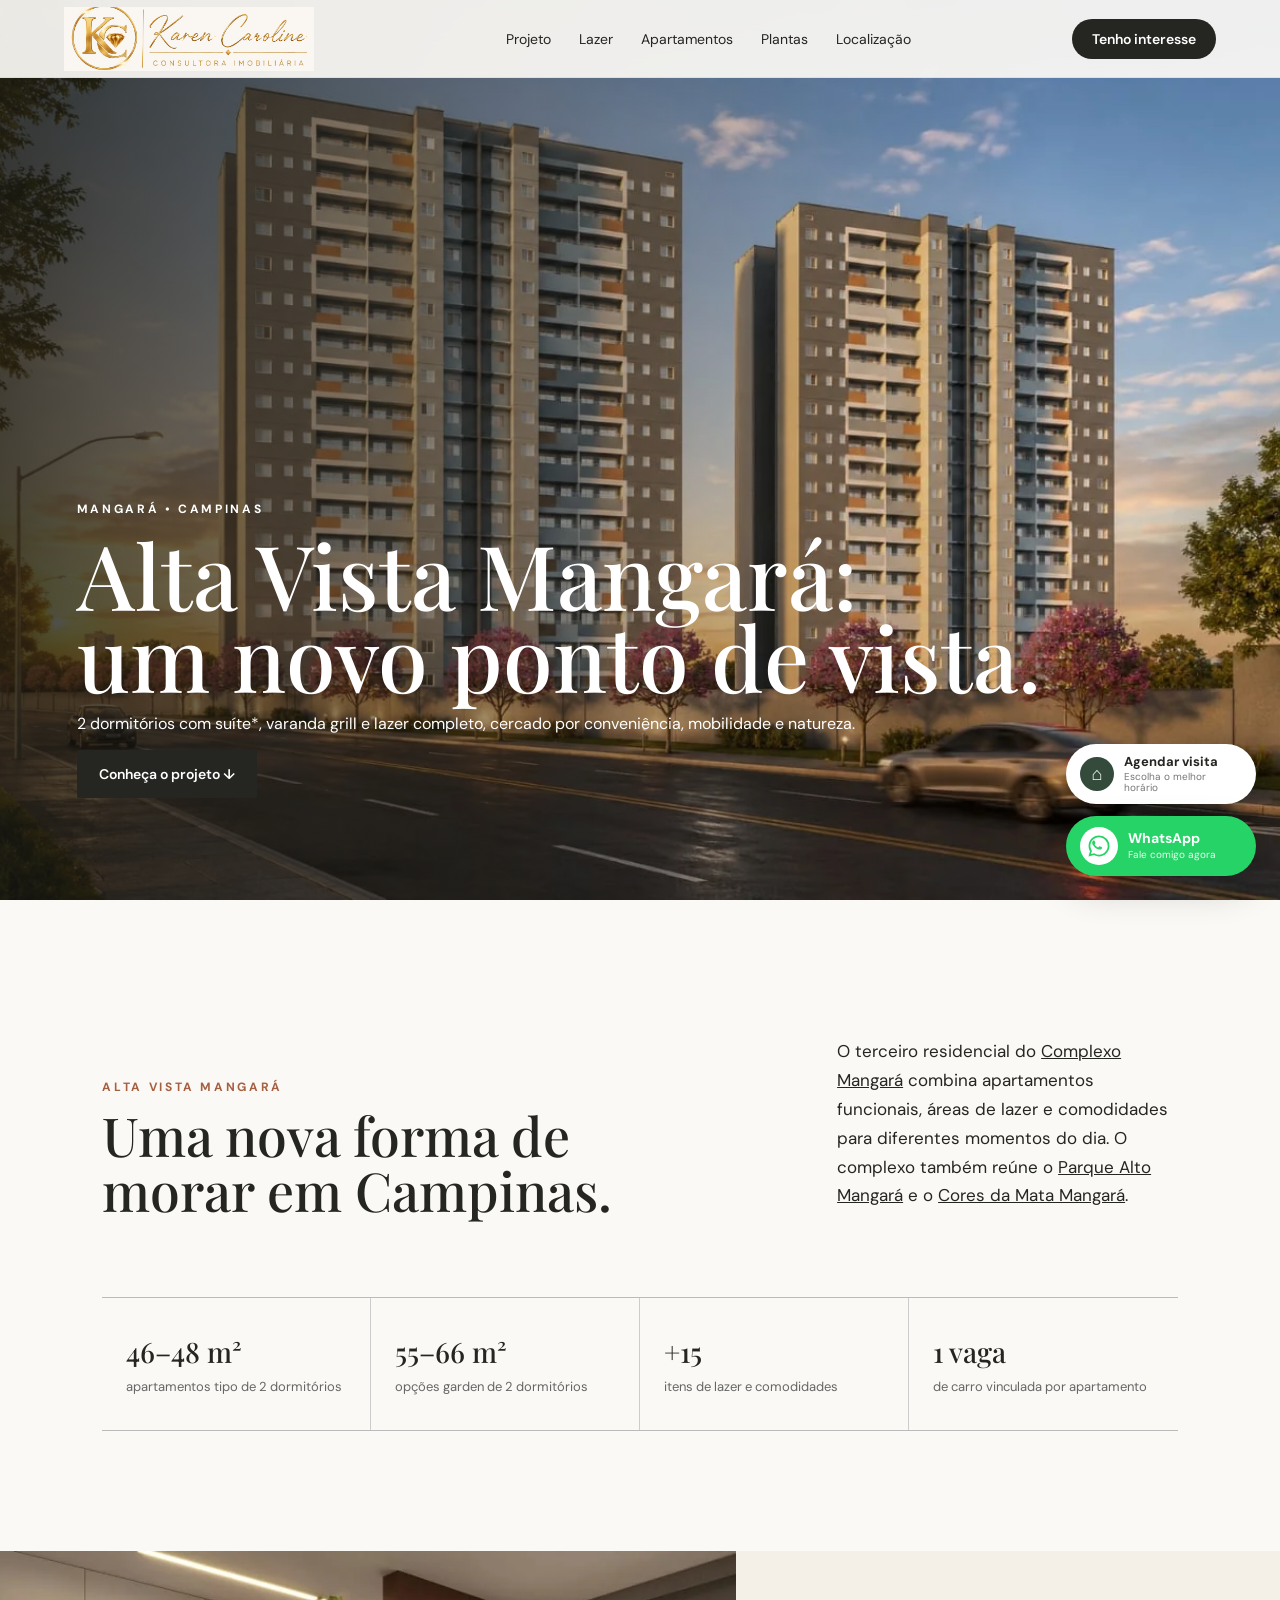
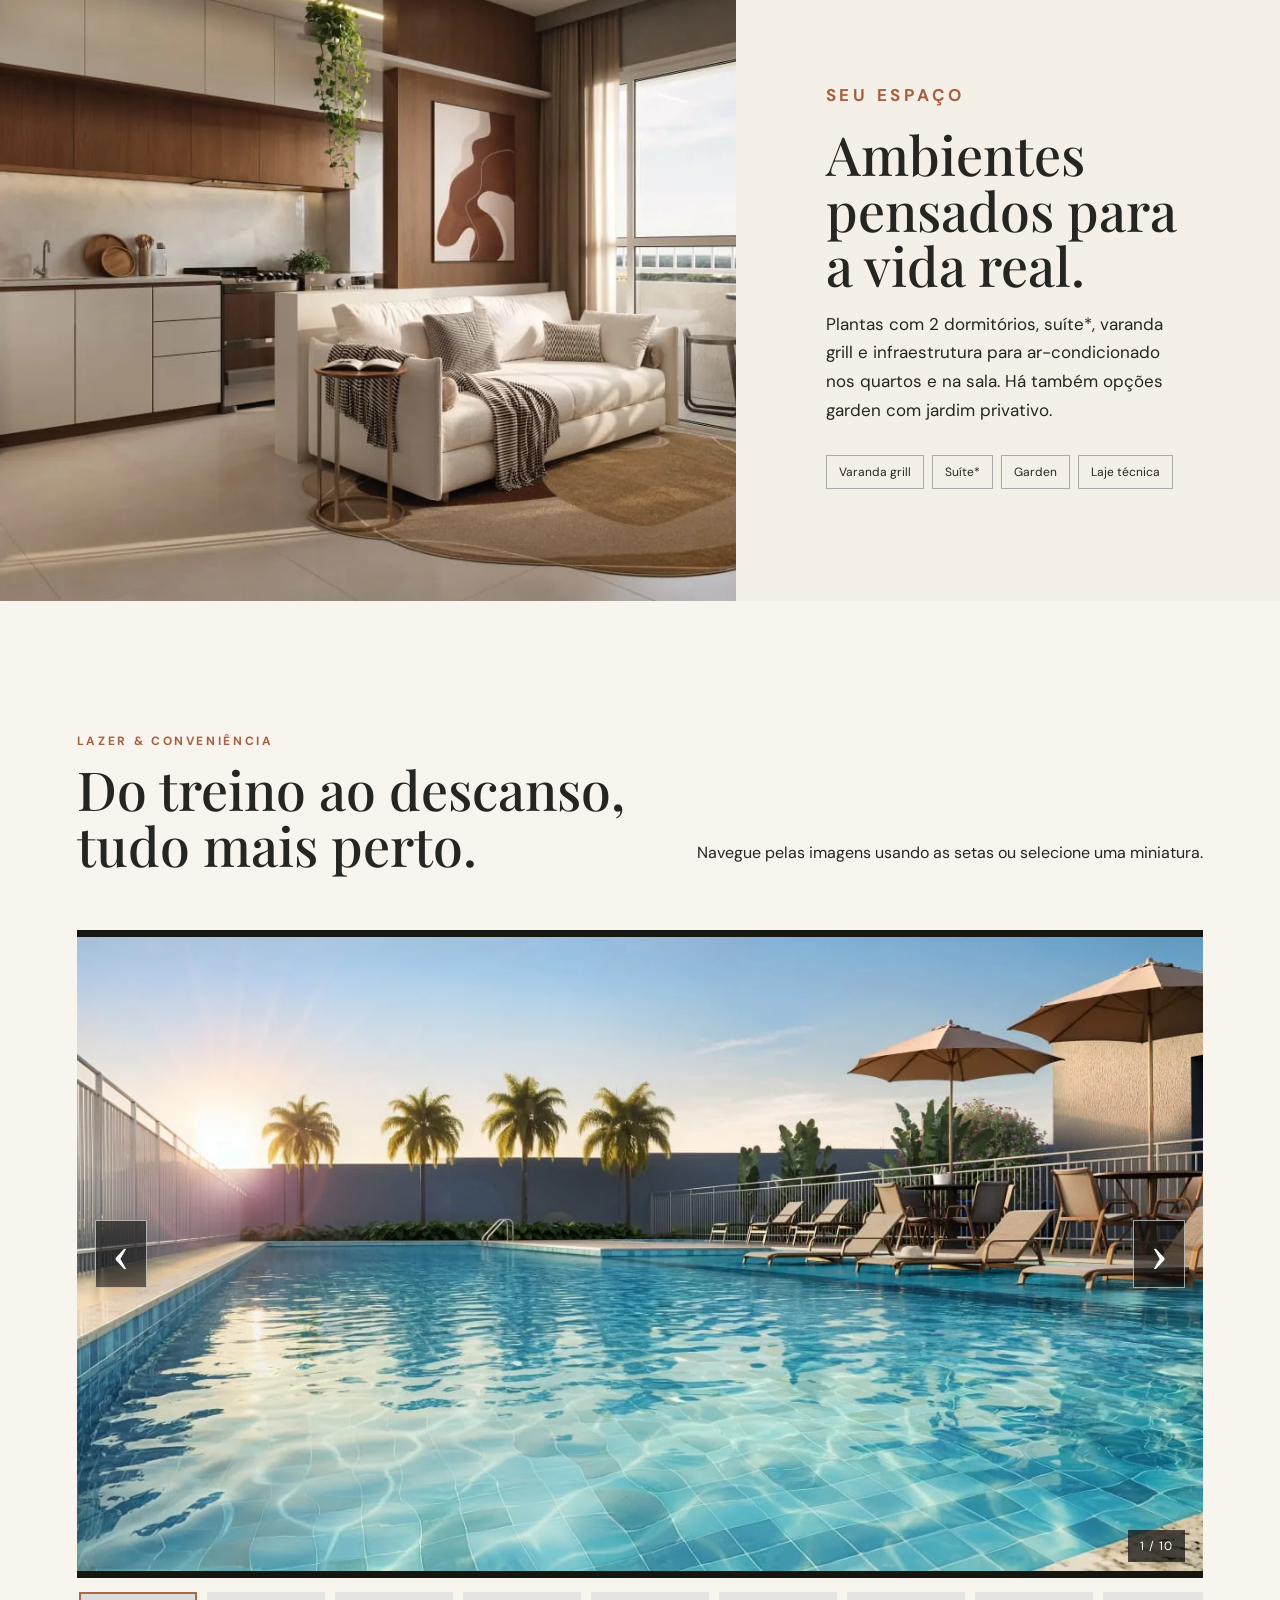
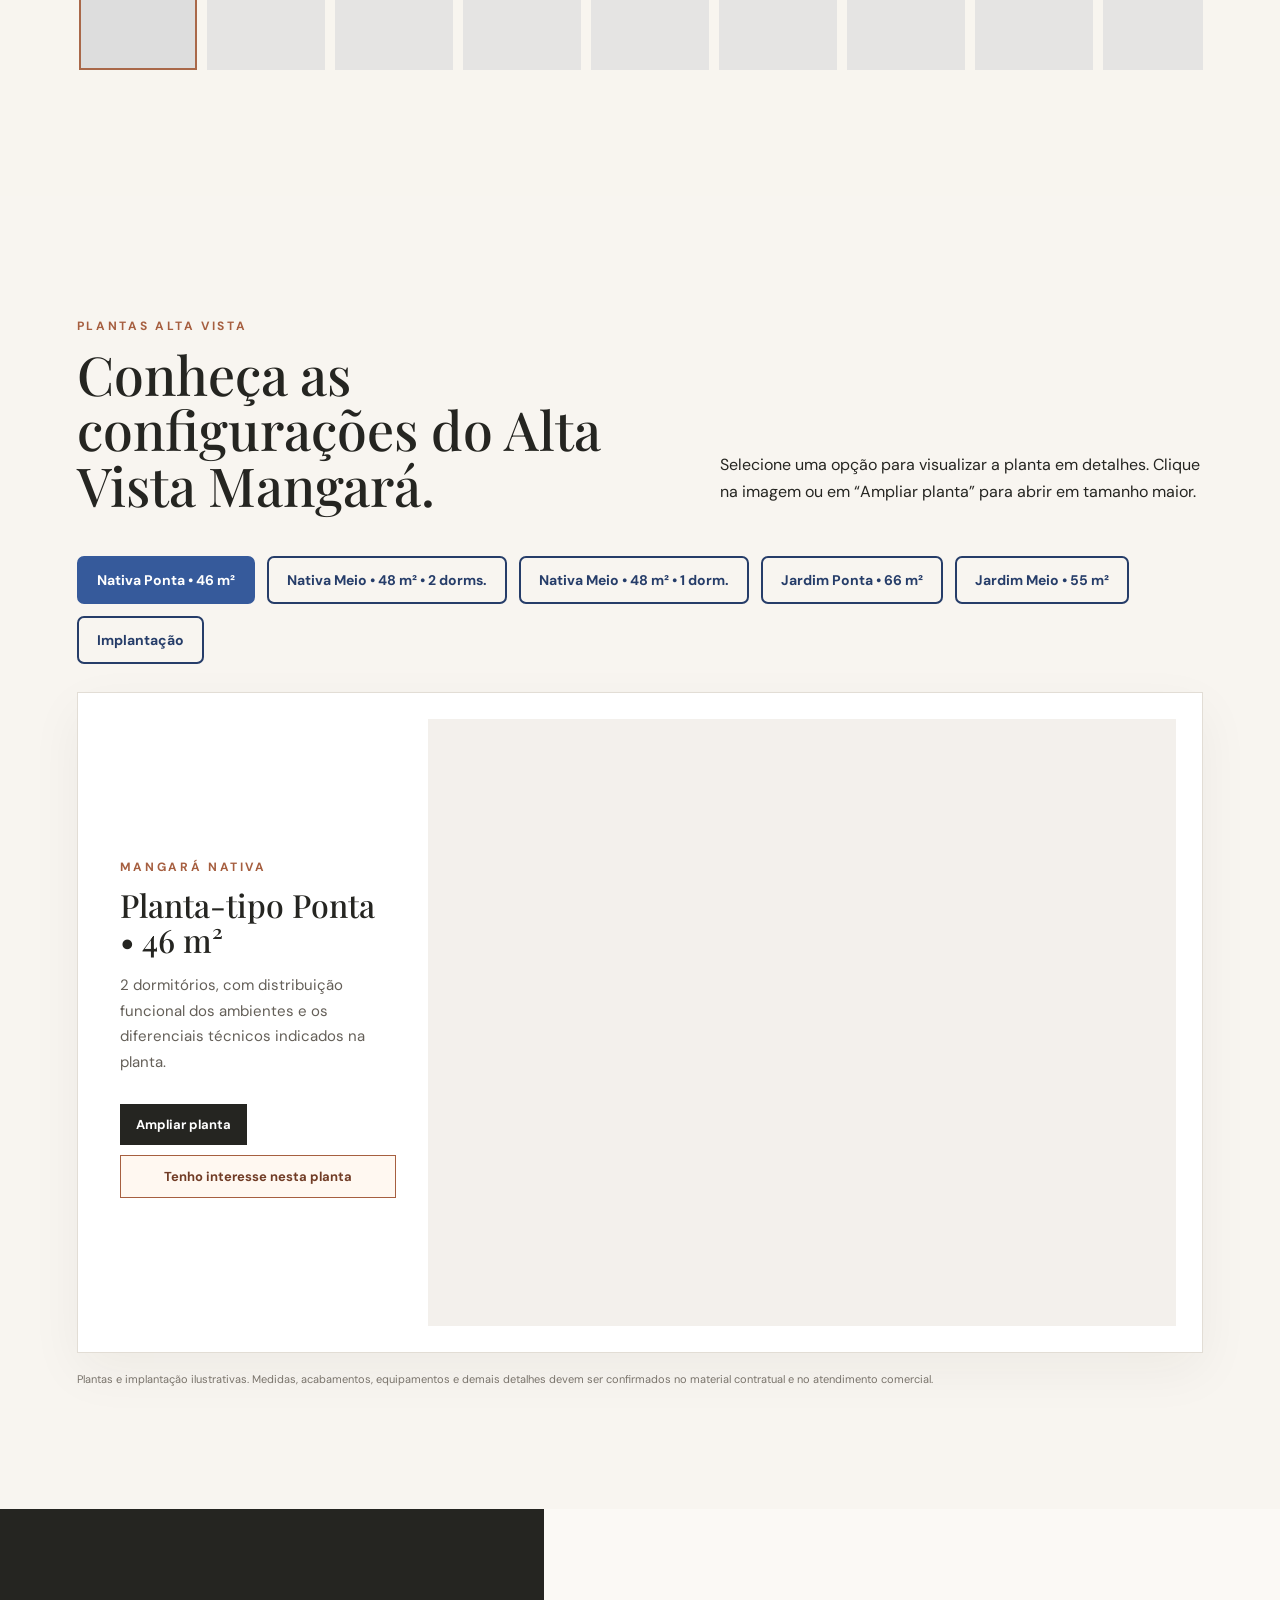
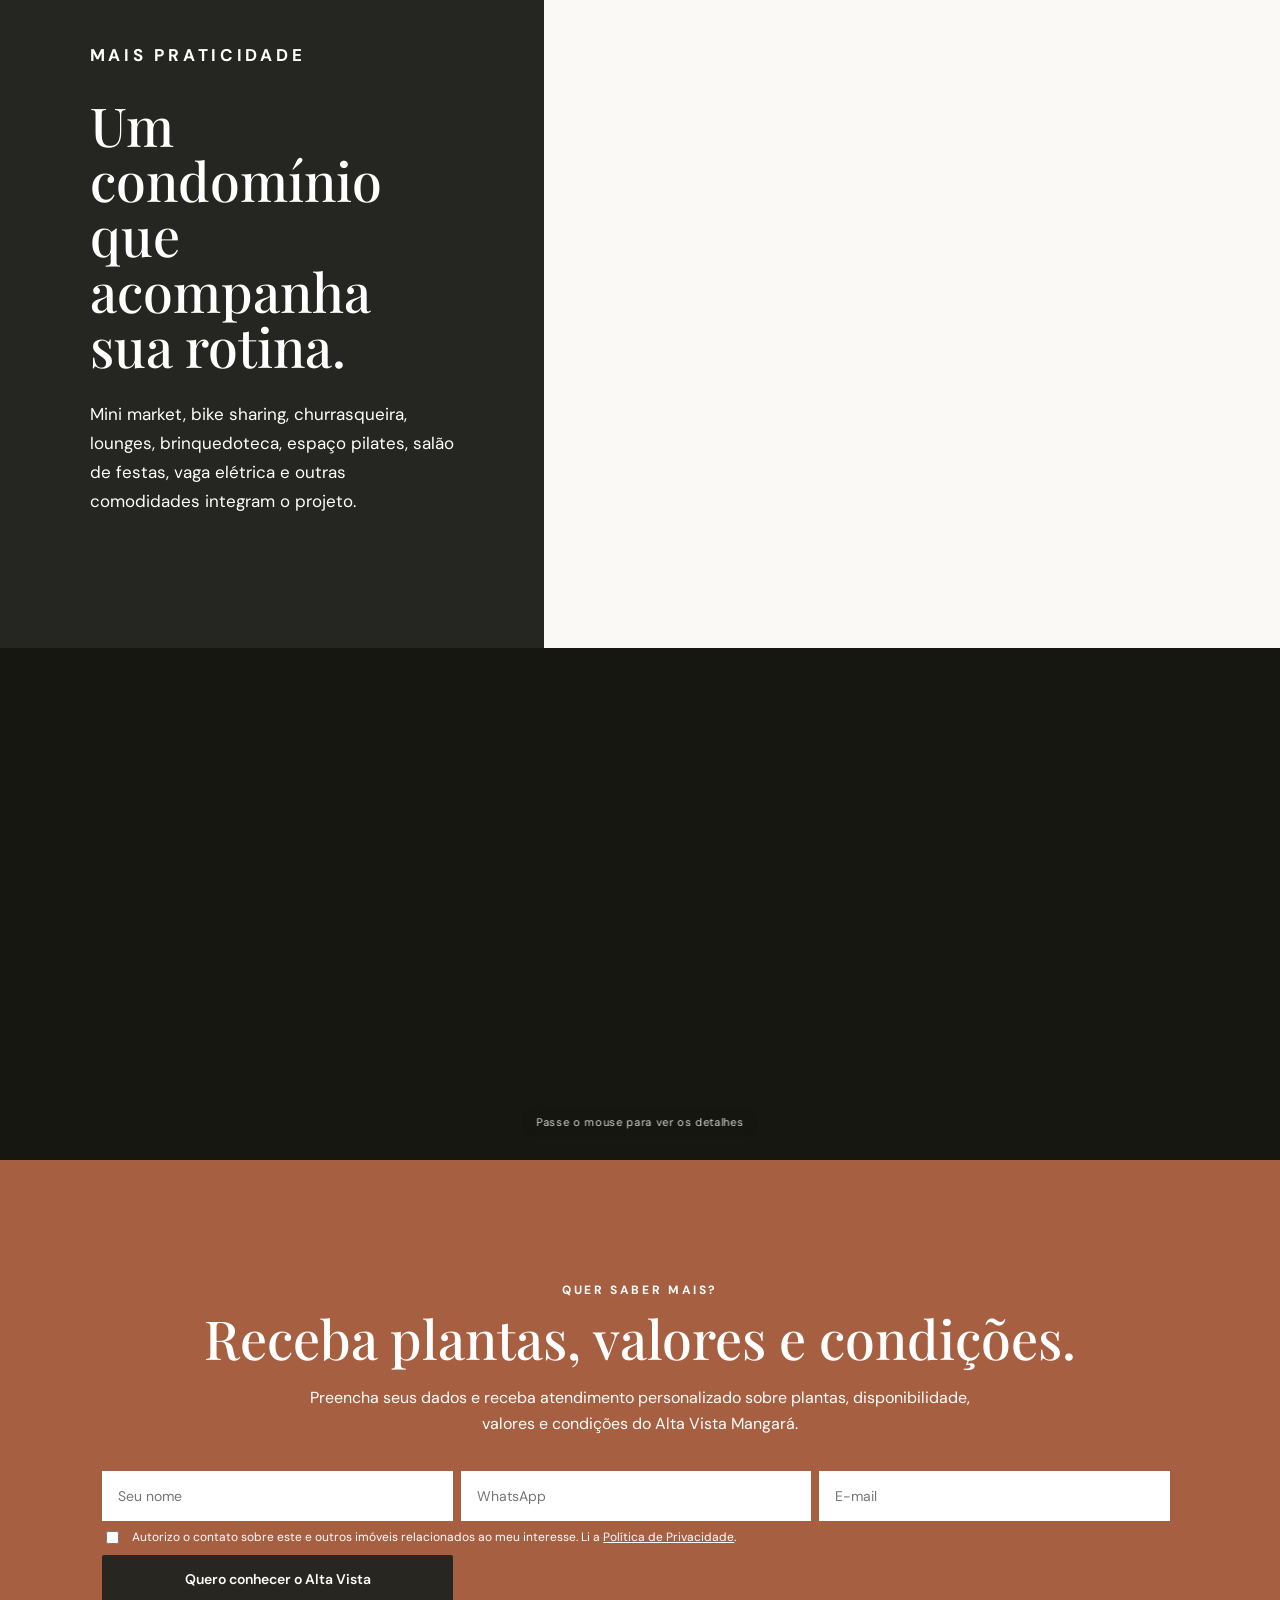
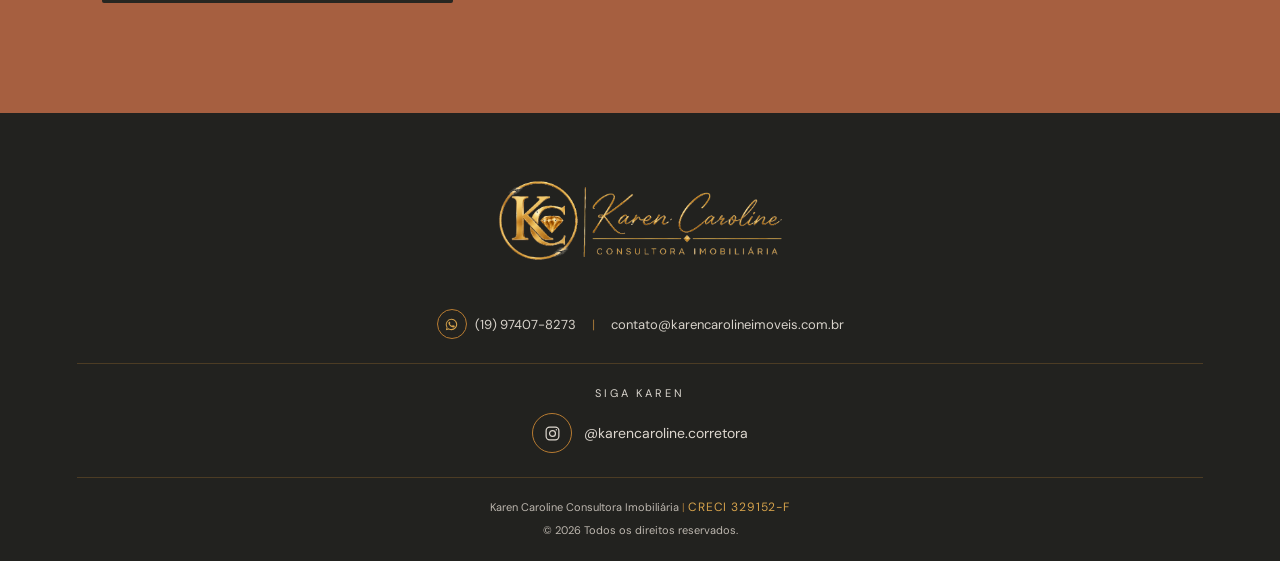
==== commit d742ae4d: "Atualiza identidade visual oficial Karen Caroline" ====
--- a/alta-vista.html
+++ b/alta-vista.html
@@ -1,10 +1,14 @@
 <!DOCTYPE html>
 
 <html lang="pt-BR"><head><link rel="icon" type="image/x-icon" href="assets/favicon.ico">
+<link rel="icon" type="image/png" sizes="16x16" href="assets/favicon-16.png">
 <link rel="icon" type="image/png" sizes="32x32" href="assets/favicon-32.png">
+<link rel="icon" type="image/png" sizes="48x48" href="assets/favicon-48.png">
+<link rel="icon" type="image/png" sizes="192x192" href="assets/favicon-192.png">
+<link rel="apple-touch-icon" sizes="180x180" href="assets/apple-touch-icon.png">
 <link rel="icon" type="image/png" sizes="512x512" href="assets/favicon-512.png"><meta charset="utf-8"/><meta content="width=device-width,initial-scale=1" name="viewport"/><title>Alta Vista Mangará Campinas | Apartamentos no Mangará</title><meta content="Conheça o Alta Vista Mangará em Campinas: apartamentos de 1 e 2 dormitórios, varanda grill e opções garden, com lazer e comodidades para a rotina." name="description"/><link href="style.css?v=571-performance" rel="stylesheet"/><link href="https://www.karencarolineimoveis.com.br/alta-vista.html" rel="canonical"/><meta content="website" property="og:type"/><meta content="pt_BR" property="og:locale"/><meta content="Karen Caroline Consultora Imobiliária" property="og:site_name"/><meta content="Alta Vista Mangará Campinas | Apartamentos no Mangará" property="og:title"/><meta content="Conheça o Alta Vista Mangará em Campinas: apartamentos de 1 e 2 dormitórios, varanda grill e opções garden, com lazer e comodidades para a rotina." property="og:description"/><meta content="https://www.karencarolineimoveis.com.br/alta-vista.html" property="og:url"/><meta content="https://www.karencarolineimoveis.com.br/assets/alta/hero.webp" property="og:image"/><meta content="summary_large_image" name="twitter:card"/><meta content="Alta Vista Mangará Campinas | Apartamentos no Mangará" name="twitter:title"/><meta content="Conheça o Alta Vista Mangará em Campinas: apartamentos de 1 e 2 dormitórios, varanda grill e opções garden, com lazer e comodidades para a rotina." name="twitter:description"/><meta content="https://www.karencarolineimoveis.com.br/assets/alta/hero.webp" name="twitter:image"/><meta content="#f4efe7" name="theme-color"/></head><body data-whatsapp-message="Olá! Estou vendo o Alta Vista Mangará no site e gostaria de receber mais informações, valores e condições.">
 <script type="application/ld+json">{"@context":"https://schema.org","@graph":[{"@type":"WebPage","@id":"https://www.karencarolineimoveis.com.br/alta-vista.html#webpage","url":"https://www.karencarolineimoveis.com.br/alta-vista.html","name":"Alta Vista Mangará Campinas | Apartamentos no Mangará","description":"Conheça o Alta Vista Mangará em Campinas: apartamentos de 1 e 2 dormitórios, opções garden, varanda grill, lazer completo, plantas e atendimento personalizado.","inLanguage":"pt-BR","breadcrumb":{"@id":"https://www.karencarolineimoveis.com.br/alta-vista.html#breadcrumb"}},{"@type":"BreadcrumbList","@id":"https://www.karencarolineimoveis.com.br/alta-vista.html#breadcrumb","itemListElement":[{"@type":"ListItem","position":1,"name":"Home","item":"https://www.karencarolineimoveis.com.br/"},{"@type":"ListItem","position":2,"name":"Alta Vista Mangará","item":"https://www.karencarolineimoveis.com.br/alta-vista.html"}]}]}</script>
-<header class="site-header"><a aria-label="Karen Caroline Consultora Imobiliária" class="site-brand brand-logo" href="index.html"><img alt="Karen Caroline Consultora Imobiliária" decoding="async" height="245" loading="lazy" src="karen-caroline-logo-oficial.png" width="1203"/></a><nav><a href="#projeto">Projeto</a><a href="#lazer">Lazer</a><a href="#apartamentos">Apartamentos</a><a href="#plantas">Plantas</a><a href="#localizacao">Localização</a></nav><a class="btn small" href="#contato">Tenho interesse</a></header>
+<header class="site-header"><a aria-label="Karen Caroline Consultora Imobiliária" class="site-brand brand-logo" href="index.html"><img alt="Karen Caroline Consultora Imobiliária" decoding="async" height="887" loading="lazy" src="assets/logo-karen-caroline-oficial.png" width="1774"/></a><nav><a href="#projeto">Projeto</a><a href="#lazer">Lazer</a><a href="#apartamentos">Apartamentos</a><a href="#plantas">Plantas</a><a href="#localizacao">Localização</a></nav><a class="btn small" href="#contato">Tenho interesse</a></header>
 <main id="top"><section class="hero"><img alt="Perspectiva das torres do Alta Vista Mangará" decoding="async" height="853" src="assets/alta/hero.webp" width="1280"/><div class="shade"></div><div class="hero-copy"><p class="eyebrow">MANGARÁ • CAMPINAS</p><h1>Alta Vista Mangará:<br/>um novo ponto de vista.</h1><p>2 dormitórios com suíte*, varanda grill e lazer completo, cercado por conveniência, mobilidade e natureza.</p><a class="btn" href="#projeto">Conheça o projeto ↓</a></div><div class="stamp">2 TORRES<br/><b>300 UNIDADES</b></div></section>
 <section class="intro" id="projeto"><div><p class="eyebrow dark">ALTA VISTA MANGARÁ</p><h2>Uma nova forma de morar em Campinas.</h2></div><p>O terceiro residencial do <a href="complexo-mangara.html">Complexo Mangará</a> combina apartamentos funcionais, áreas de lazer e comodidades para diferentes momentos do dia. O complexo também reúne o <a href="parque-alto.html">Parque Alto Mangará</a> e o <a href="cores-da-mata.html">Cores da Mata Mangará</a>.</p></section>
 <section class="stats"><article><strong>46–48 m²</strong><span>apartamentos tipo de 2 dormitórios</span></article><article><strong>55–66 m²</strong><span>opções garden de 2 dormitórios</span></article><article><strong>+15</strong><span>itens de lazer e comodidades</span></article><article><strong>1 vaga</strong><span>de carro vinculada por apartamento</span></article></section>
@@ -33,7 +37,7 @@
 <section class="cta" id="contato"><p class="eyebrow">QUER SABER MAIS?</p><h2>Receba plantas, valores e condições.</h2><p>Preencha seus dados e receba atendimento personalizado sobre plantas, disponibilidade, valores e condições do Alta Vista Mangará.</p><form class="lead-form" data-empreendimento="Alta Vista Mangará"><input aria-hidden="true" autocomplete="off" class="hp-field" name="website" tabindex="-1" type="text"/><input name="nome" placeholder="Seu nome" required=""/><input name="whatsapp" placeholder="WhatsApp" required="" type="tel"/><input name="email" placeholder="E-mail" type="email"/><label class="consent"><input name="consentimento" required="" type="checkbox" value="1"/><span>Autorizo o contato sobre este e outros imóveis relacionados ao meu interesse. Li a <a href="privacidade.html" target="_blank">Política de Privacidade</a>.</span></label><button class="btn" type="submit">Quero conhecer o Alta Vista</button></form><div class="form-ok"></div></section>
 </main><footer class="site-footer site-footer-pro footer-reference">
 <div class="footer-center-brand">
-<a class="footer-logo" href="index.html"><img alt="Karen Caroline Consultora Imobiliária" src="karen-caroline-logo-oficial.png" width="1203" height="245" decoding="async" /></a>
+<a class="footer-logo" href="index.html"><img alt="Karen Caroline Consultora Imobiliária" src="assets/logo-karen-caroline-rodape.png" width="1774" height="887" decoding="async" /></a>
 <div class="footer-direct-contact">
 <a aria-label="WhatsApp Karen Caroline" class="footer-whatsapp" href="/whatsapp" rel="noopener" target="_blank"><span class="footer-wa-icon" aria-hidden="true"><svg viewBox="0 0 32 32" focusable="false"><path d="M16 5.2A10.7 10.7 0 0 0 6.8 21.4L5.4 26.6l5.3-1.4A10.7 10.7 0 1 0 16 5.2Zm0 19.5c-1.7 0-3.4-.5-4.8-1.4l-.3-.2-3.1.8.8-3-.2-.3A8.8 8.8 0 1 1 16 24.7Zm4.8-6.6c-.3-.1-1.6-.8-1.8-.9-.2-.1-.4-.1-.6.1-.2.3-.7.9-.9 1.1-.2.2-.3.2-.6.1-1.7-.8-2.8-1.5-3.9-3.4-.3-.5.3-.5.8-1.6.1-.2 0-.4 0-.5l-.8-2c-.2-.5-.4-.4-.6-.4h-.5c-.2 0-.5.1-.7.3-.2.3-1 1-1 2.4s1 2.8 1.2 3c.1.2 2.1 3.2 5.1 4.5.7.3 1.3.5 1.7.6.7.2 1.4.2 1.9.1.6-.1 1.6-.7 1.8-1.3.2-.6.2-1.2.2-1.3-.1-.2-.3-.3-.6-.4Z" fill="currentColor"/></svg></span><span>(19) 97407-8273</span></a>
 <span class="footer-divider">|</span>
@@ -56,4 +60,4 @@
 <span aria-hidden="true" class="wa-icon">✆</span>
 <span class="wa-copy"><strong>WhatsApp</strong><small>Fale comigo agora</small></span>
 </a>
-<script src="social-links.js?v=571-performance"></script><script src="script.js?v=571-performance"></script></body></html>
+<script src="social-links.js?v=571-performance"></script><script src="script.js?v=575-logo-oficial"></script></body></html>
--- a/style.css
+++ b/style.css
@@ -3699,6 +3699,18 @@
     height: 42px !important;
   }
 }
+
+/* Logo oficial — escala final responsiva do cabeçalho */
+.site-header .brand-logo{width:clamp(250px,22vw,320px);height:64px}
+.site-header .brand-logo img{width:min(250px,100%)!important;max-width:none;height:auto!important;flex:none}
+@media(max-width:900px){
+  .site-header .brand-logo{width:220px;height:54px}
+  .site-header .brand-logo img{width:min(210px,100%)!important;height:auto!important}
+}
+@media(max-width:600px){
+  .site-header .brand-logo{width:min(190px,calc(100vw - 78px))!important;height:48px}
+  .site-header .brand-logo img{width:min(184px,100%)!important;height:auto!important}
+}
 /* =========================================================
    CORREÇÃO FINAL MOBILE — BOTÕES FLUTUANTES
    Restaura comportamento fixo sem acompanhar o conteúdo
@@ -3981,4 +3993,4 @@
     display: none !important;
     background: none !important;
   }
-}+}
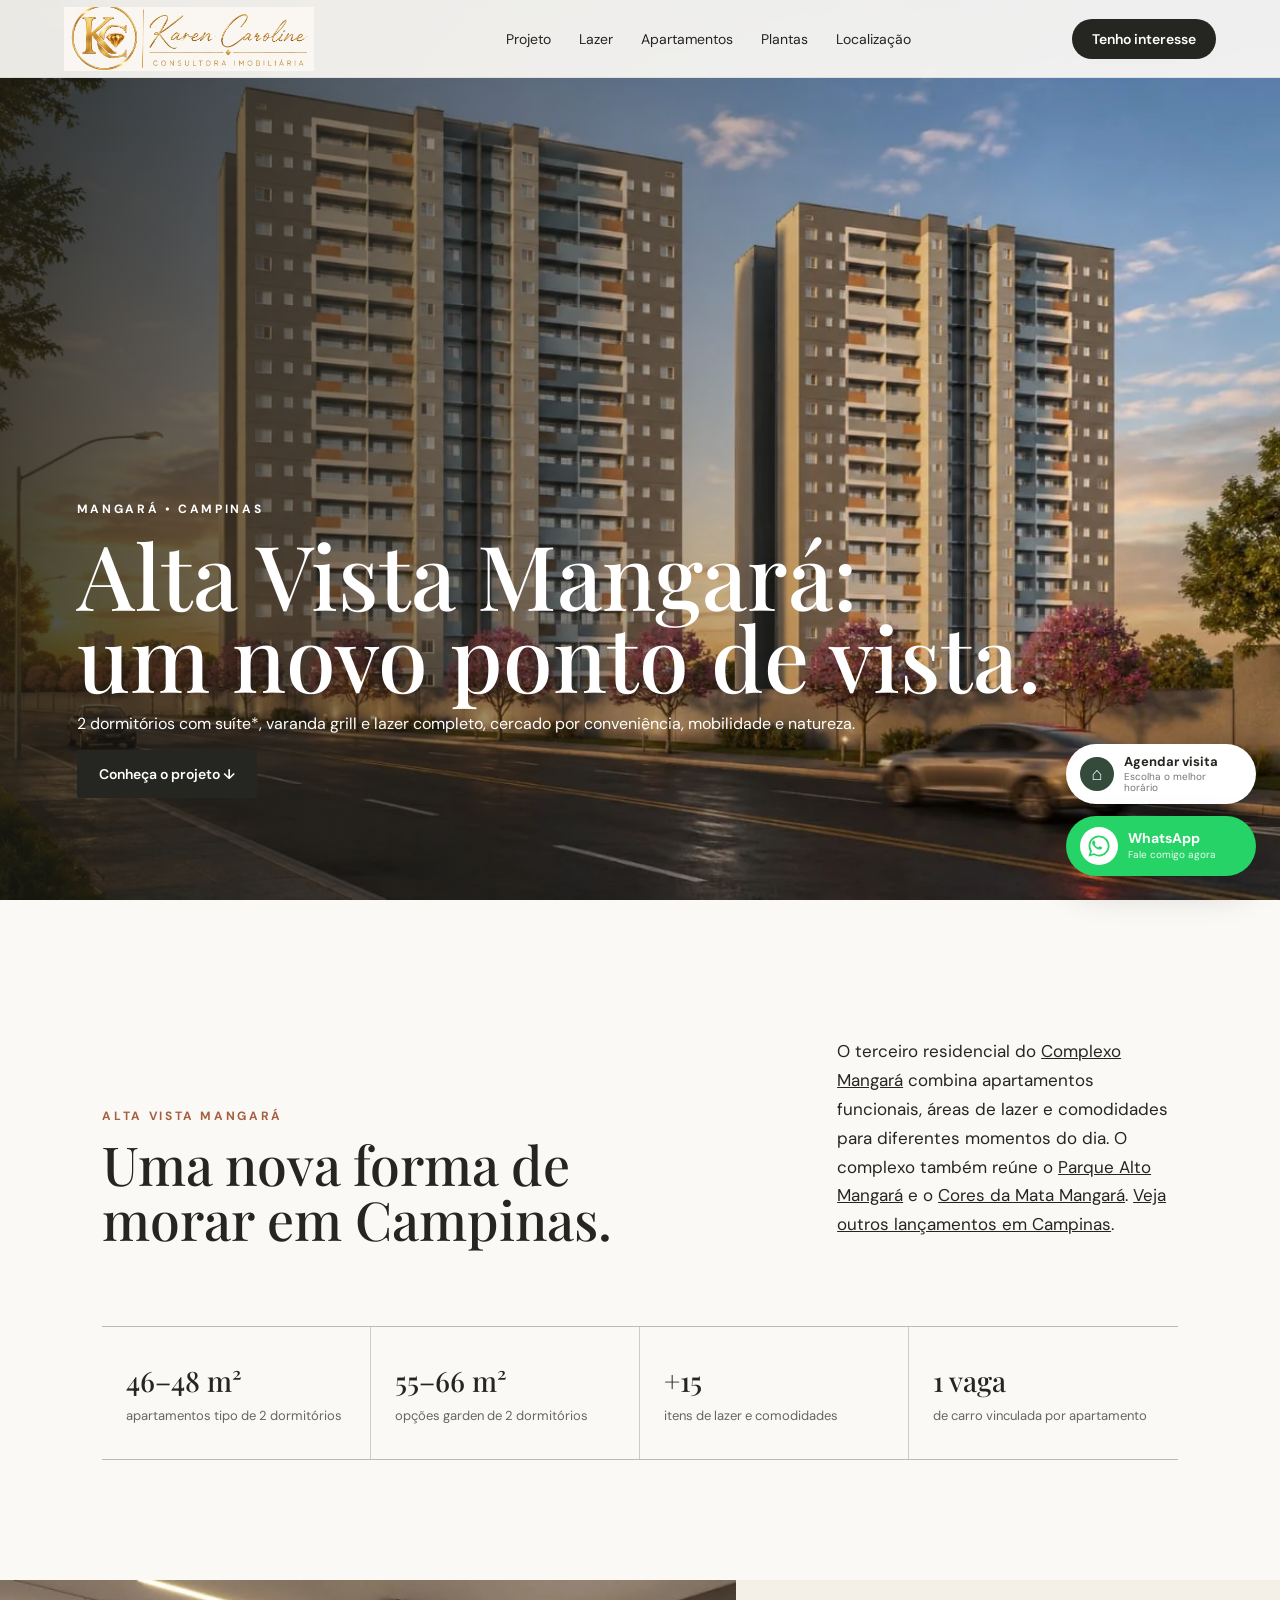
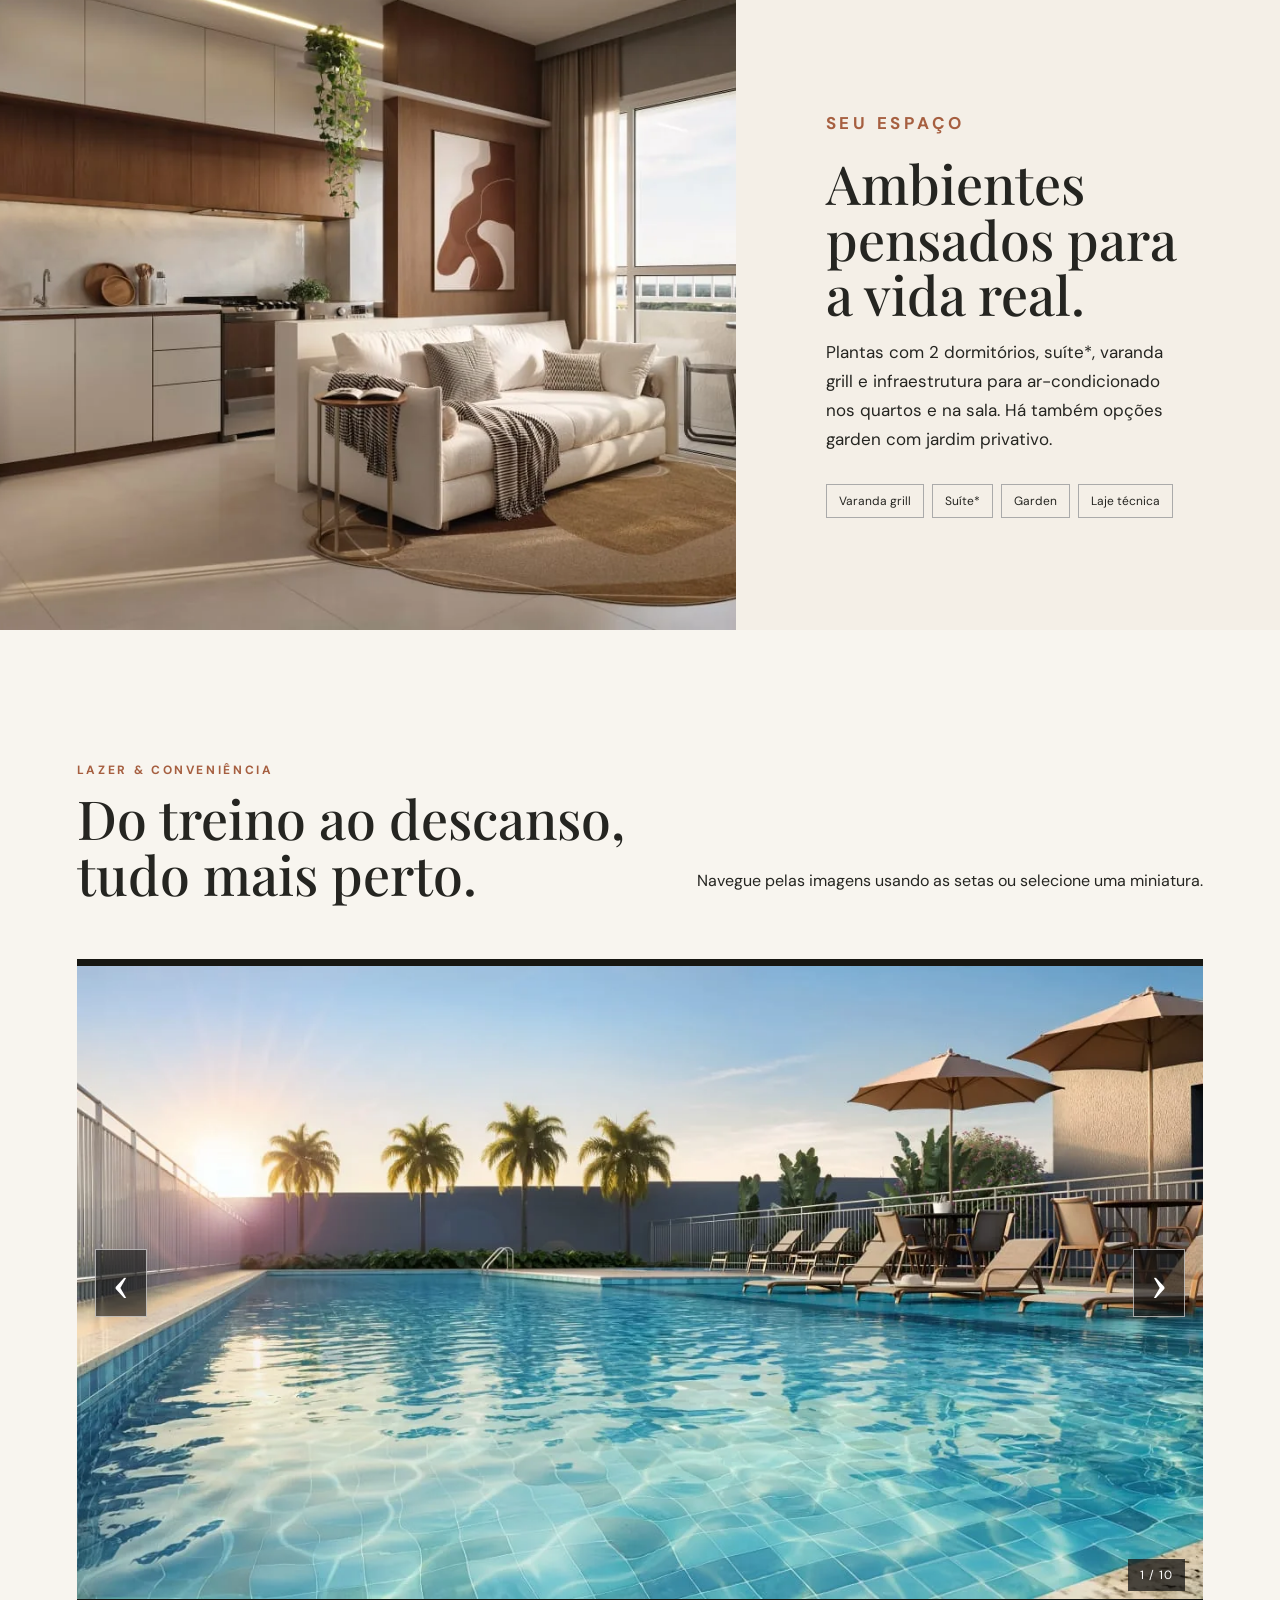
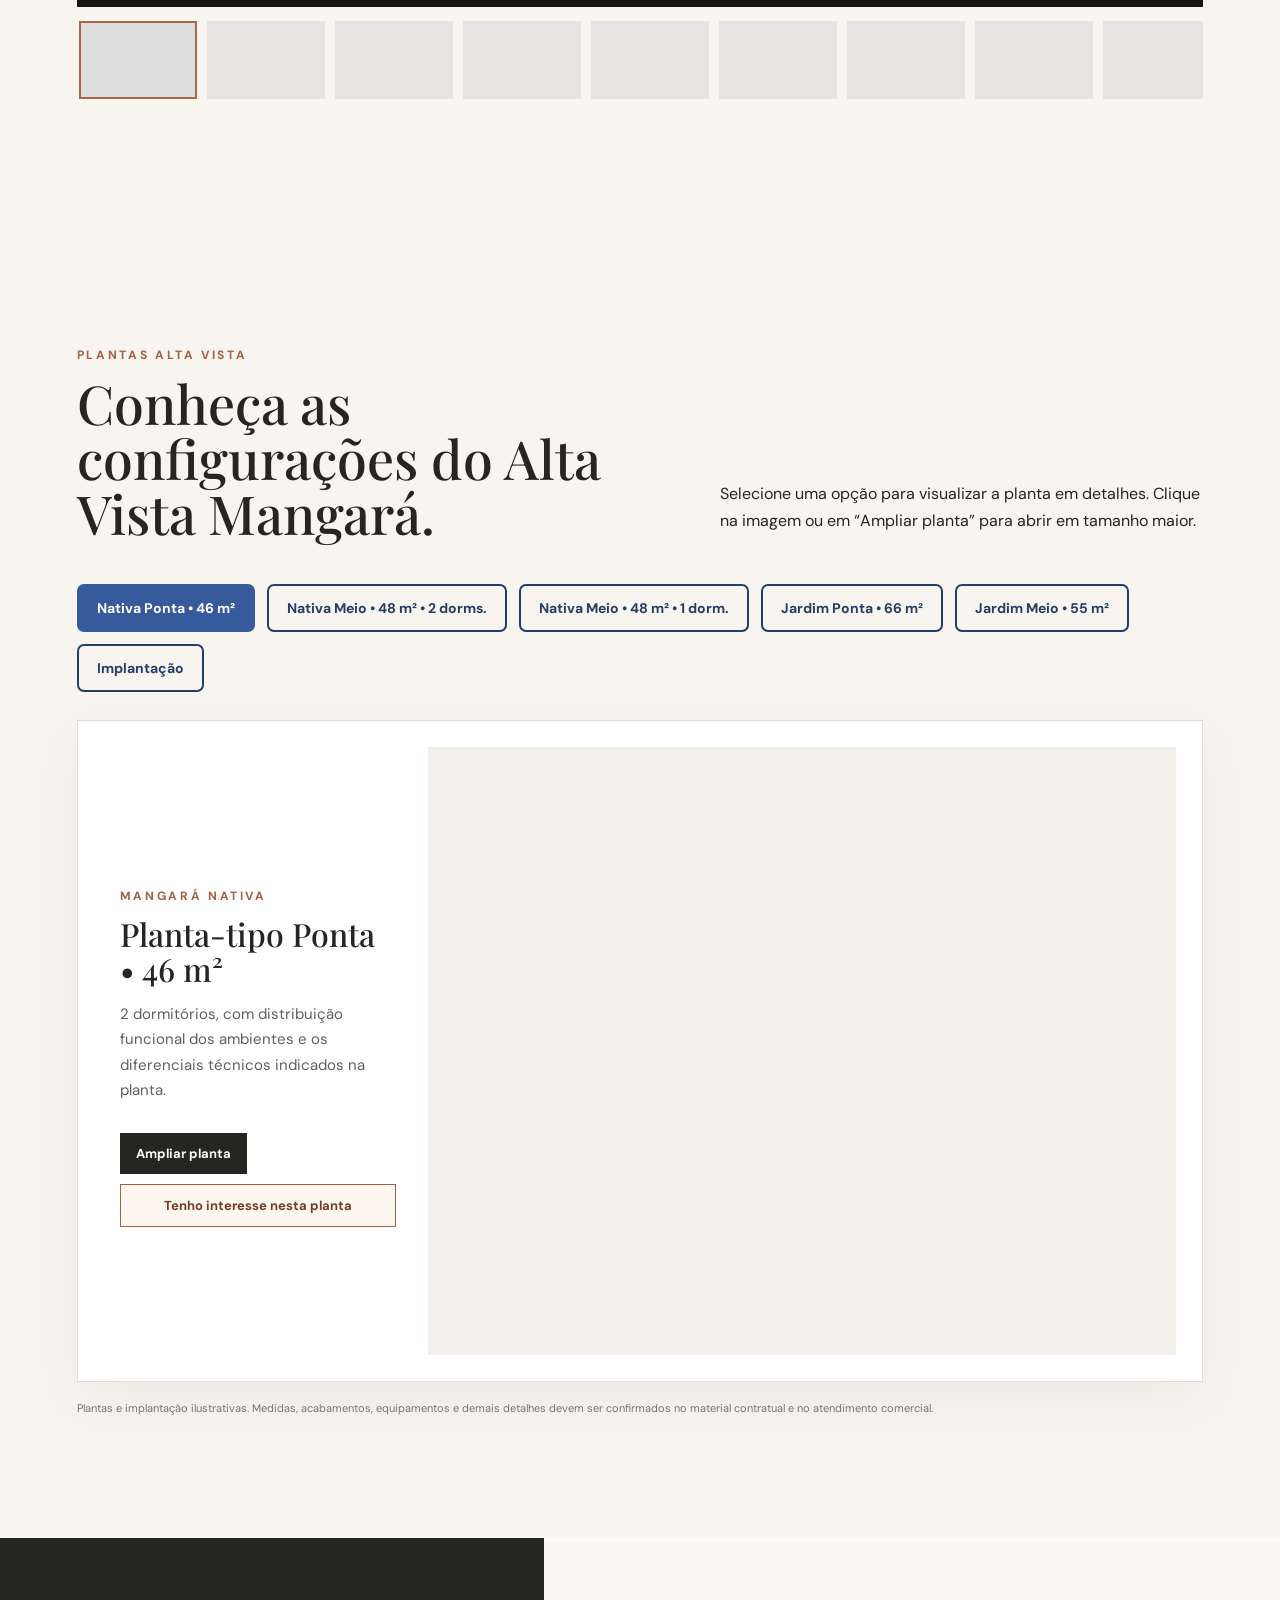
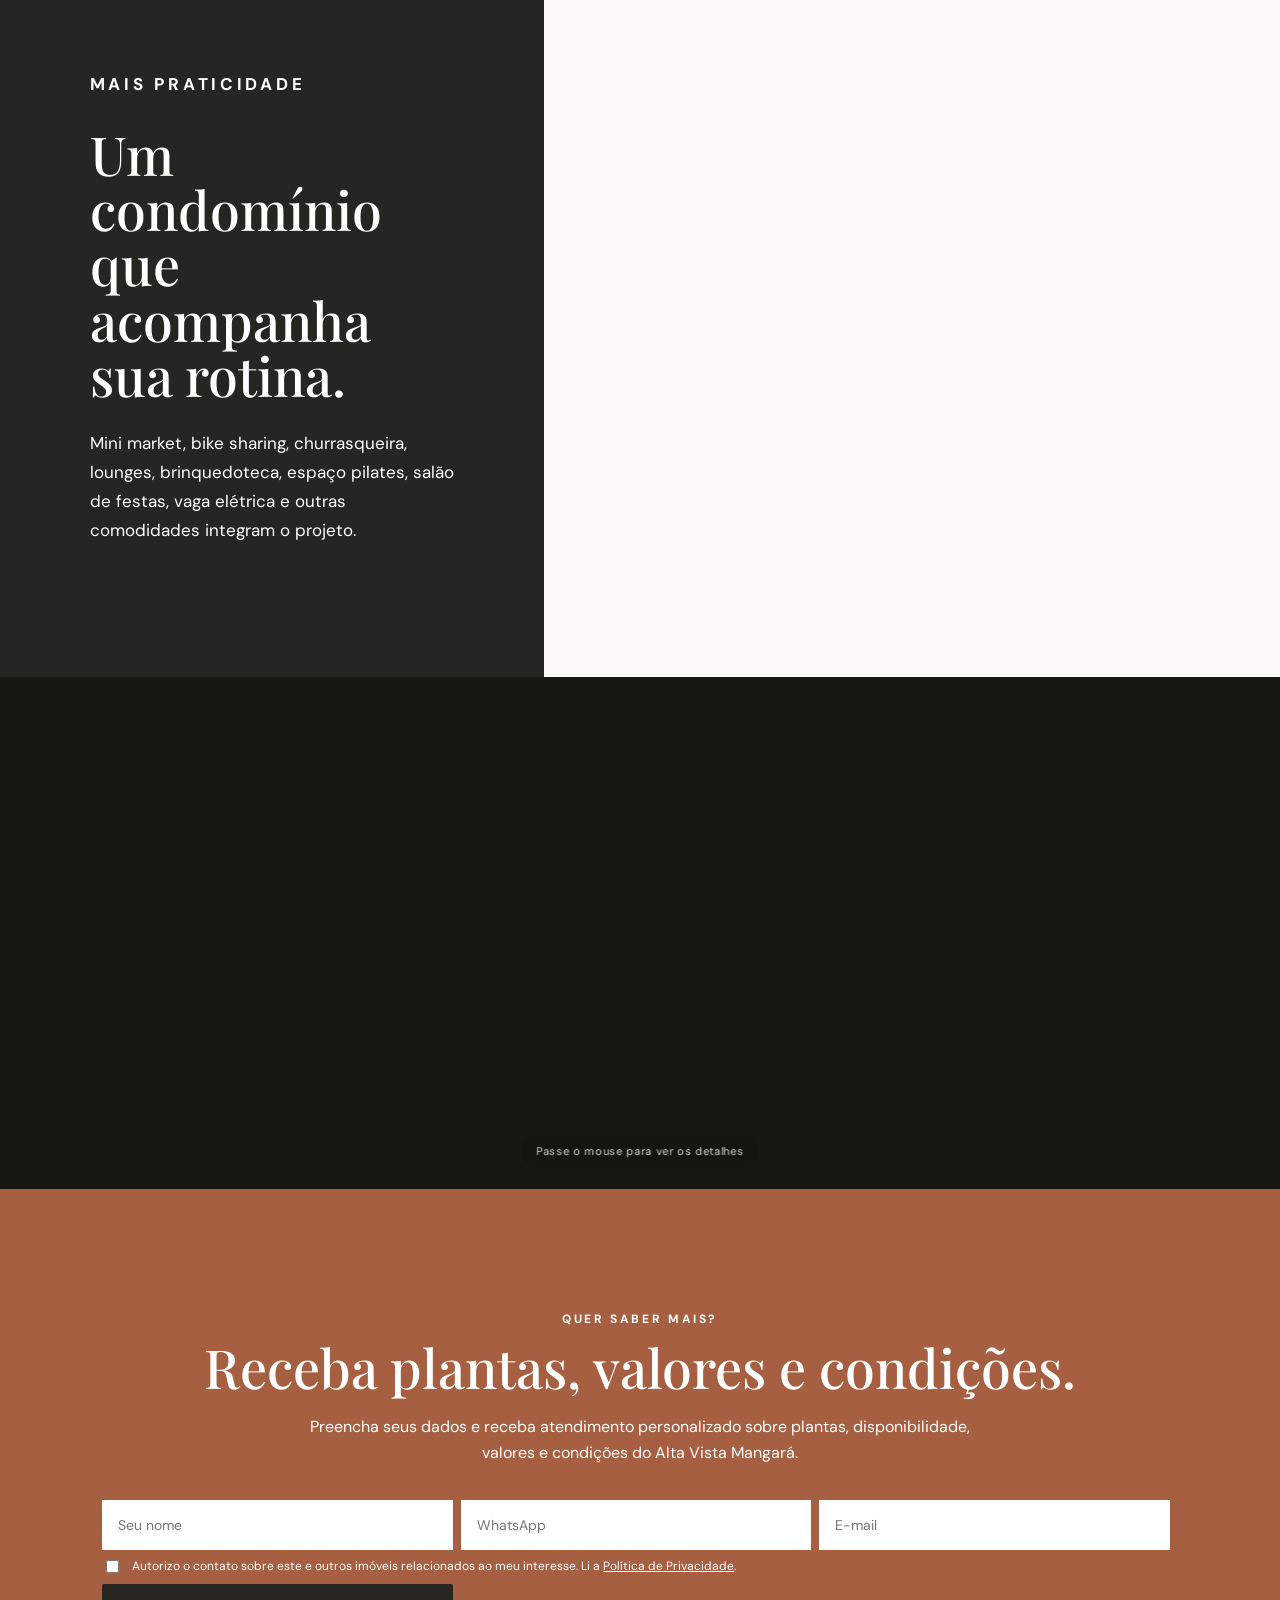
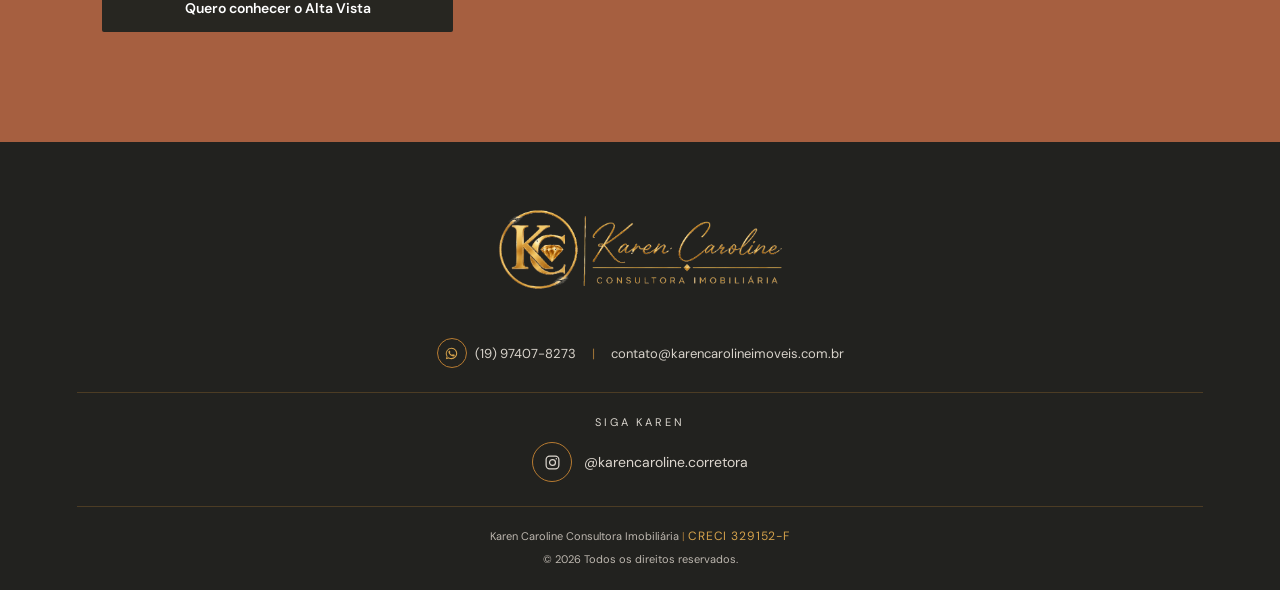
==== commit eba6c44b: "SEO 11 adiciona pagina de lancamentos em Campinas" ====
--- a/alta-vista.html
+++ b/alta-vista.html
@@ -6,11 +6,11 @@
 <link rel="icon" type="image/png" sizes="48x48" href="assets/favicon-48.png">
 <link rel="icon" type="image/png" sizes="192x192" href="assets/favicon-192.png">
 <link rel="apple-touch-icon" sizes="180x180" href="assets/apple-touch-icon.png">
-<link rel="icon" type="image/png" sizes="512x512" href="assets/favicon-512.png"><meta charset="utf-8"/><meta content="width=device-width,initial-scale=1" name="viewport"/><title>Alta Vista Mangará Campinas | Apartamentos no Mangará</title><meta content="Conheça o Alta Vista Mangará em Campinas: apartamentos de 1 e 2 dormitórios, varanda grill e opções garden, com lazer e comodidades para a rotina." name="description"/><link href="style.css?v=571-performance" rel="stylesheet"/><link href="https://www.karencarolineimoveis.com.br/alta-vista.html" rel="canonical"/><meta content="website" property="og:type"/><meta content="pt_BR" property="og:locale"/><meta content="Karen Caroline Consultora Imobiliária" property="og:site_name"/><meta content="Alta Vista Mangará Campinas | Apartamentos no Mangará" property="og:title"/><meta content="Conheça o Alta Vista Mangará em Campinas: apartamentos de 1 e 2 dormitórios, varanda grill e opções garden, com lazer e comodidades para a rotina." property="og:description"/><meta content="https://www.karencarolineimoveis.com.br/alta-vista.html" property="og:url"/><meta content="https://www.karencarolineimoveis.com.br/assets/alta/hero.webp" property="og:image"/><meta content="summary_large_image" name="twitter:card"/><meta content="Alta Vista Mangará Campinas | Apartamentos no Mangará" name="twitter:title"/><meta content="Conheça o Alta Vista Mangará em Campinas: apartamentos de 1 e 2 dormitórios, varanda grill e opções garden, com lazer e comodidades para a rotina." name="twitter:description"/><meta content="https://www.karencarolineimoveis.com.br/assets/alta/hero.webp" name="twitter:image"/><meta content="#f4efe7" name="theme-color"/></head><body data-whatsapp-message="Olá! Estou vendo o Alta Vista Mangará no site e gostaria de receber mais informações, valores e condições.">
+<link rel="icon" type="image/png" sizes="512x512" href="assets/favicon-512.png"><meta charset="utf-8"/><meta content="width=device-width,initial-scale=1" name="viewport"/><title>Alta Vista Mangará Campinas | Apartamentos no Mangará</title><meta content="Conheça o Alta Vista Mangará em Campinas: apartamentos de 1 e 2 dormitórios, varanda grill e opções garden, com lazer e comodidades para a rotina." name="description"/><link href="style.css?v=576-lancamentos" rel="stylesheet"/><link href="https://www.karencarolineimoveis.com.br/alta-vista.html" rel="canonical"/><meta content="website" property="og:type"/><meta content="pt_BR" property="og:locale"/><meta content="Karen Caroline Consultora Imobiliária" property="og:site_name"/><meta content="Alta Vista Mangará Campinas | Apartamentos no Mangará" property="og:title"/><meta content="Conheça o Alta Vista Mangará em Campinas: apartamentos de 1 e 2 dormitórios, varanda grill e opções garden, com lazer e comodidades para a rotina." property="og:description"/><meta content="https://www.karencarolineimoveis.com.br/alta-vista.html" property="og:url"/><meta content="https://www.karencarolineimoveis.com.br/assets/alta/hero.webp" property="og:image"/><meta content="summary_large_image" name="twitter:card"/><meta content="Alta Vista Mangará Campinas | Apartamentos no Mangará" name="twitter:title"/><meta content="Conheça o Alta Vista Mangará em Campinas: apartamentos de 1 e 2 dormitórios, varanda grill e opções garden, com lazer e comodidades para a rotina." name="twitter:description"/><meta content="https://www.karencarolineimoveis.com.br/assets/alta/hero.webp" name="twitter:image"/><meta content="#f4efe7" name="theme-color"/></head><body data-whatsapp-message="Olá! Estou vendo o Alta Vista Mangará no site e gostaria de receber mais informações, valores e condições.">
 <script type="application/ld+json">{"@context":"https://schema.org","@graph":[{"@type":"WebPage","@id":"https://www.karencarolineimoveis.com.br/alta-vista.html#webpage","url":"https://www.karencarolineimoveis.com.br/alta-vista.html","name":"Alta Vista Mangará Campinas | Apartamentos no Mangará","description":"Conheça o Alta Vista Mangará em Campinas: apartamentos de 1 e 2 dormitórios, opções garden, varanda grill, lazer completo, plantas e atendimento personalizado.","inLanguage":"pt-BR","breadcrumb":{"@id":"https://www.karencarolineimoveis.com.br/alta-vista.html#breadcrumb"}},{"@type":"BreadcrumbList","@id":"https://www.karencarolineimoveis.com.br/alta-vista.html#breadcrumb","itemListElement":[{"@type":"ListItem","position":1,"name":"Home","item":"https://www.karencarolineimoveis.com.br/"},{"@type":"ListItem","position":2,"name":"Alta Vista Mangará","item":"https://www.karencarolineimoveis.com.br/alta-vista.html"}]}]}</script>
 <header class="site-header"><a aria-label="Karen Caroline Consultora Imobiliária" class="site-brand brand-logo" href="index.html"><img alt="Karen Caroline Consultora Imobiliária" decoding="async" height="887" loading="lazy" src="assets/logo-karen-caroline-oficial.png" width="1774"/></a><nav><a href="#projeto">Projeto</a><a href="#lazer">Lazer</a><a href="#apartamentos">Apartamentos</a><a href="#plantas">Plantas</a><a href="#localizacao">Localização</a></nav><a class="btn small" href="#contato">Tenho interesse</a></header>
 <main id="top"><section class="hero"><img alt="Perspectiva das torres do Alta Vista Mangará" decoding="async" height="853" src="assets/alta/hero.webp" width="1280"/><div class="shade"></div><div class="hero-copy"><p class="eyebrow">MANGARÁ • CAMPINAS</p><h1>Alta Vista Mangará:<br/>um novo ponto de vista.</h1><p>2 dormitórios com suíte*, varanda grill e lazer completo, cercado por conveniência, mobilidade e natureza.</p><a class="btn" href="#projeto">Conheça o projeto ↓</a></div><div class="stamp">2 TORRES<br/><b>300 UNIDADES</b></div></section>
-<section class="intro" id="projeto"><div><p class="eyebrow dark">ALTA VISTA MANGARÁ</p><h2>Uma nova forma de morar em Campinas.</h2></div><p>O terceiro residencial do <a href="complexo-mangara.html">Complexo Mangará</a> combina apartamentos funcionais, áreas de lazer e comodidades para diferentes momentos do dia. O complexo também reúne o <a href="parque-alto.html">Parque Alto Mangará</a> e o <a href="cores-da-mata.html">Cores da Mata Mangará</a>.</p></section>
+<section class="intro" id="projeto"><div><p class="eyebrow dark">ALTA VISTA MANGARÁ</p><h2>Uma nova forma de morar em Campinas.</h2></div><p>O terceiro residencial do <a href="complexo-mangara.html">Complexo Mangará</a> combina apartamentos funcionais, áreas de lazer e comodidades para diferentes momentos do dia. O complexo também reúne o <a href="parque-alto.html">Parque Alto Mangará</a> e o <a href="cores-da-mata.html">Cores da Mata Mangará</a>. <a href="lancamentos-em-campinas.html">Veja outros lançamentos em Campinas</a>.</p></section>
 <section class="stats"><article><strong>46–48 m²</strong><span>apartamentos tipo de 2 dormitórios</span></article><article><strong>55–66 m²</strong><span>opções garden de 2 dormitórios</span></article><article><strong>+15</strong><span>itens de lazer e comodidades</span></article><article><strong>1 vaga</strong><span>de carro vinculada por apartamento</span></article></section>
 <section class="feature" id="apartamentos"><img alt="Apartamento decorado do Alta Vista Mangará" decoding="async" height="720" loading="lazy" src="assets/alta/apto.webp" width="1280"/><div><p class="eyebrow dark">SEU ESPAÇO</p><h2>Ambientes pensados para a vida real.</h2><p>Plantas com 2 dormitórios, suíte*, varanda grill e infraestrutura para ar-condicionado nos quartos e na sala. Há também opções garden com jardim privativo.</p><div class="chips"><span>Varanda grill</span><span>Suíte*</span><span>Garden</span><span>Laje técnica</span></div></div></section>
 <section class="cp-carousel-section" id="lazer"><div class="section-head"><div><p class="eyebrow dark">LAZER &amp; CONVENIÊNCIA</p><h2>Do treino ao descanso,<br/>tudo mais perto.</h2></div><p>Navegue pelas imagens usando as setas ou selecione uma miniatura.</p></div><div class="cp-carousel" data-cp-carousel=""><div class="cp-stage"><img alt="Alta Vista Mangará — imagem 1" class="cp-main" decoding="async" height="720" src="assets/alta/piscina.webp" width="1280"/><button aria-label="Imagem anterior" class="cp-arrow cp-prev" type="button">‹</button><button aria-label="Próxima imagem" class="cp-arrow cp-next" type="button">›</button><div class="cp-counter"><span>1</span> / 10</div></div><div aria-label="Miniaturas da galeria" class="cp-thumbs"><button aria-label="Ver imagem 1" class="cp-thumb" data-index="0" type="button"><img alt="Alta Vista Mangará — imagem 1" decoding="async" height="720" loading="lazy" src="assets/alta/piscina.webp" width="1280"/></button><button aria-label="Ver imagem 2" class="cp-thumb" data-index="1" type="button"><img alt="Alta Vista Mangará — imagem 2" decoding="async" height="720" loading="lazy" src="assets/alta/academia.webp" width="1280"/></button><button aria-label="Ver imagem 3" class="cp-thumb" data-index="2" type="button"><img alt="Alta Vista Mangará — imagem 3" decoding="async" height="720" loading="lazy" src="assets/alta/coworking.webp" width="1280"/></button><button aria-label="Ver imagem 4" class="cp-thumb" data-index="3" type="button"><img alt="Alta Vista Mangará — imagem 4" decoding="async" height="720" loading="lazy" src="assets/alta/pet.webp" width="1280"/></button><button aria-label="Ver imagem 5" class="cp-thumb" data-index="4" type="button"><img alt="Alta Vista Mangará — imagem 5" decoding="async" height="720" loading="lazy" src="assets/alta/play.webp" width="1280"/></button><button aria-label="Ver imagem 6" class="cp-thumb" data-index="5" type="button"><img alt="Alta Vista Mangará — imagem 6" decoding="async" height="720" loading="lazy" src="assets/alta/quadra.webp" width="1280"/></button><button aria-label="Ver imagem 7" class="cp-thumb" data-index="6" type="button"><img alt="Alta Vista Mangará — imagem 7" decoding="async" height="720" loading="lazy" src="assets/alta/salao.webp" width="1280"/></button><button aria-label="Ver imagem 8" class="cp-thumb" data-index="7" type="button"><img alt="Alta Vista Mangará — imagem 8" decoding="async" height="545" loading="lazy" src="assets/alta/portaria.webp" width="1280"/></button><button aria-label="Ver imagem 9" class="cp-thumb" data-index="8" type="button"><img alt="Alta Vista Mangará — imagem 9" decoding="async" height="720" loading="lazy" src="assets/alta/apto.webp" width="1280"/></button><button aria-label="Ver imagem 10" class="cp-thumb" data-index="9" type="button"><img alt="Alta Vista Mangará — imagem 10" decoding="async" height="720" loading="lazy" src="assets/alta/quarto.webp" width="1280"/></button></div></div></section><section class="floorplans" id="plantas">
--- a/style.css
+++ b/style.css
@@ -3700,6 +3700,20 @@
   }
 }
 
+/* SEO 11 — página Lançamentos em Campinas */
+.launch-page{background:#f8f5ef}
+.launch-hero{min-height:92vh;padding:138px 6vw 68px;display:grid;grid-template-columns:minmax(0,.9fr) minmax(500px,1.1fr);align-items:center;gap:5vw;background:linear-gradient(120deg,#f6f1e8 0%,#ece3d5 100%)}
+.launch-hero-copy{max-width:720px}.launch-hero h1{font-size:clamp(52px,6vw,88px);line-height:.94}.launch-hero .lead{max-width:650px}.launch-terracotta{background:var(--terr)}
+.launch-hero-visual{height:650px;display:grid;grid-template-columns:repeat(3,1fr);gap:10px;overflow:hidden}.launch-hero-visual img{width:100%;height:100%;object-fit:cover}.launch-hero-visual img:first-child{height:580px;margin-top:70px}.launch-hero-visual img:nth-child(3){height:590px;margin-top:35px}
+.launch-region-links{display:grid;grid-template-columns:repeat(4,1fr);gap:12px}.launch-region-links a{padding:22px 18px;border:1px solid var(--line);background:#fff;text-decoration:none;text-align:center;font-weight:700;transition:.2s}.launch-region-links a:hover{border-color:var(--terr);color:var(--terr);transform:translateY(-2px)}
+.launch-projects{background:#f1ebe2}.launch-card-grid{display:grid;grid-template-columns:repeat(3,minmax(0,1fr));gap:22px}.launch-card{background:#fff;border:1px solid #ddd5ca;box-shadow:0 14px 40px rgba(44,36,27,.08);display:flex;flex-direction:column;scroll-margin-top:100px}.launch-card>img{width:100%;height:310px;object-fit:cover}.launch-card-copy{padding:28px;display:flex;flex:1;flex-direction:column}.launch-card-copy h3{font-size:34px;line-height:1.05;margin-bottom:14px}.launch-card-copy>p:not(.eyebrow){line-height:1.65;color:#666057}.launch-card-copy ul{list-style:none;margin:16px 0 24px;padding:0;display:flex;flex-wrap:wrap;gap:8px}.launch-card-copy li{font-size:12px;border:1px solid #d8d0c4;padding:8px 10px}.launch-card-copy .btn{align-self:flex-start;margin-top:auto}
+.launch-editorial-grid{display:grid;grid-template-columns:repeat(2,minmax(0,1fr));gap:18px}.launch-editorial-grid article{padding:34px;background:#fff;border-top:3px solid var(--terr)}.launch-editorial-grid h3{font-size:32px}.launch-editorial-grid p{line-height:1.7;color:#625d55}
+.launch-choose{padding:105px 8vw}.launch-service{display:grid;grid-template-columns:minmax(300px,.78fr) minmax(0,1.22fr);background:#f7f3ec}.launch-service-photo{min-height:650px;overflow:hidden}.launch-service-photo img{width:100%;height:100%;object-fit:cover;object-position:center 18%}.launch-service-copy{padding:9vw 8vw;align-self:center}.launch-service-copy h2{max-width:760px}.launch-service-copy>p:not(.eyebrow){font-size:17px;line-height:1.75;max-width:680px}.launch-outline{background:transparent;color:var(--ink)!important;border:1px solid var(--ink)}
+.launch-faq-list{max-width:980px;margin:auto}.launch-faq-list details{border-top:1px solid var(--line);padding:22px 0}.launch-faq-list details:last-child{border-bottom:1px solid var(--line)}.launch-faq-list summary{cursor:pointer;font-size:17px;font-weight:700;list-style:none;padding-right:35px;position:relative}.launch-faq-list summary::-webkit-details-marker{display:none}.launch-faq-list summary::after{content:'+';position:absolute;right:5px;color:var(--terr);font-size:24px}.launch-faq-list details[open] summary::after{content:'–'}.launch-faq-list p{line-height:1.7;color:#625d55;max-width:820px}.launch-final-actions{display:flex;justify-content:center;gap:10px;flex-wrap:wrap}.launch-final .btn:first-child{background:#fff;color:var(--ink)!important}
+@media(max-width:1100px){.launch-hero{grid-template-columns:1fr 1fr}.launch-card-grid{grid-template-columns:repeat(2,minmax(0,1fr))}}
+@media(max-width:900px){.launch-hero{grid-template-columns:1fr;padding-top:120px}.launch-hero-visual{height:430px}.launch-hero-visual img:first-child{height:395px;margin-top:35px}.launch-hero-visual img:nth-child(3){height:390px;margin-top:20px}.launch-region-links{grid-template-columns:repeat(2,1fr)}.launch-service{grid-template-columns:1fr}.launch-service-photo{height:540px;min-height:0}.launch-service-copy{padding:72px 7vw}}
+@media(max-width:600px){.launch-hero{padding:112px 20px 52px}.launch-hero h1{font-size:clamp(42px,12vw,54px)}.launch-hero-visual{height:330px}.launch-hero-visual img:first-child{height:300px;margin-top:30px}.launch-hero-visual img:nth-child(3){height:295px;margin-top:18px}.launch-region-links,.launch-card-grid,.launch-editorial-grid{grid-template-columns:1fr}.launch-card>img{height:250px}.launch-card-copy{padding:24px 20px}.launch-card-copy h3{font-size:31px}.launch-card-copy .btn{width:100%;text-align:center}.launch-service-photo{height:430px}.launch-service-copy{padding:58px 22px}.launch-service-copy .home-actions{align-items:stretch}.launch-service-copy .btn{width:100%;text-align:center}.launch-choose{padding:72px 22px}.launch-final-actions{flex-direction:column}.launch-final-actions .btn{width:100%}}
+
 /* Logo oficial — escala final responsiva do cabeçalho */
 .site-header .brand-logo{width:clamp(250px,22vw,320px);height:64px}
 .site-header .brand-logo img{width:min(250px,100%)!important;max-width:none;height:auto!important;flex:none}
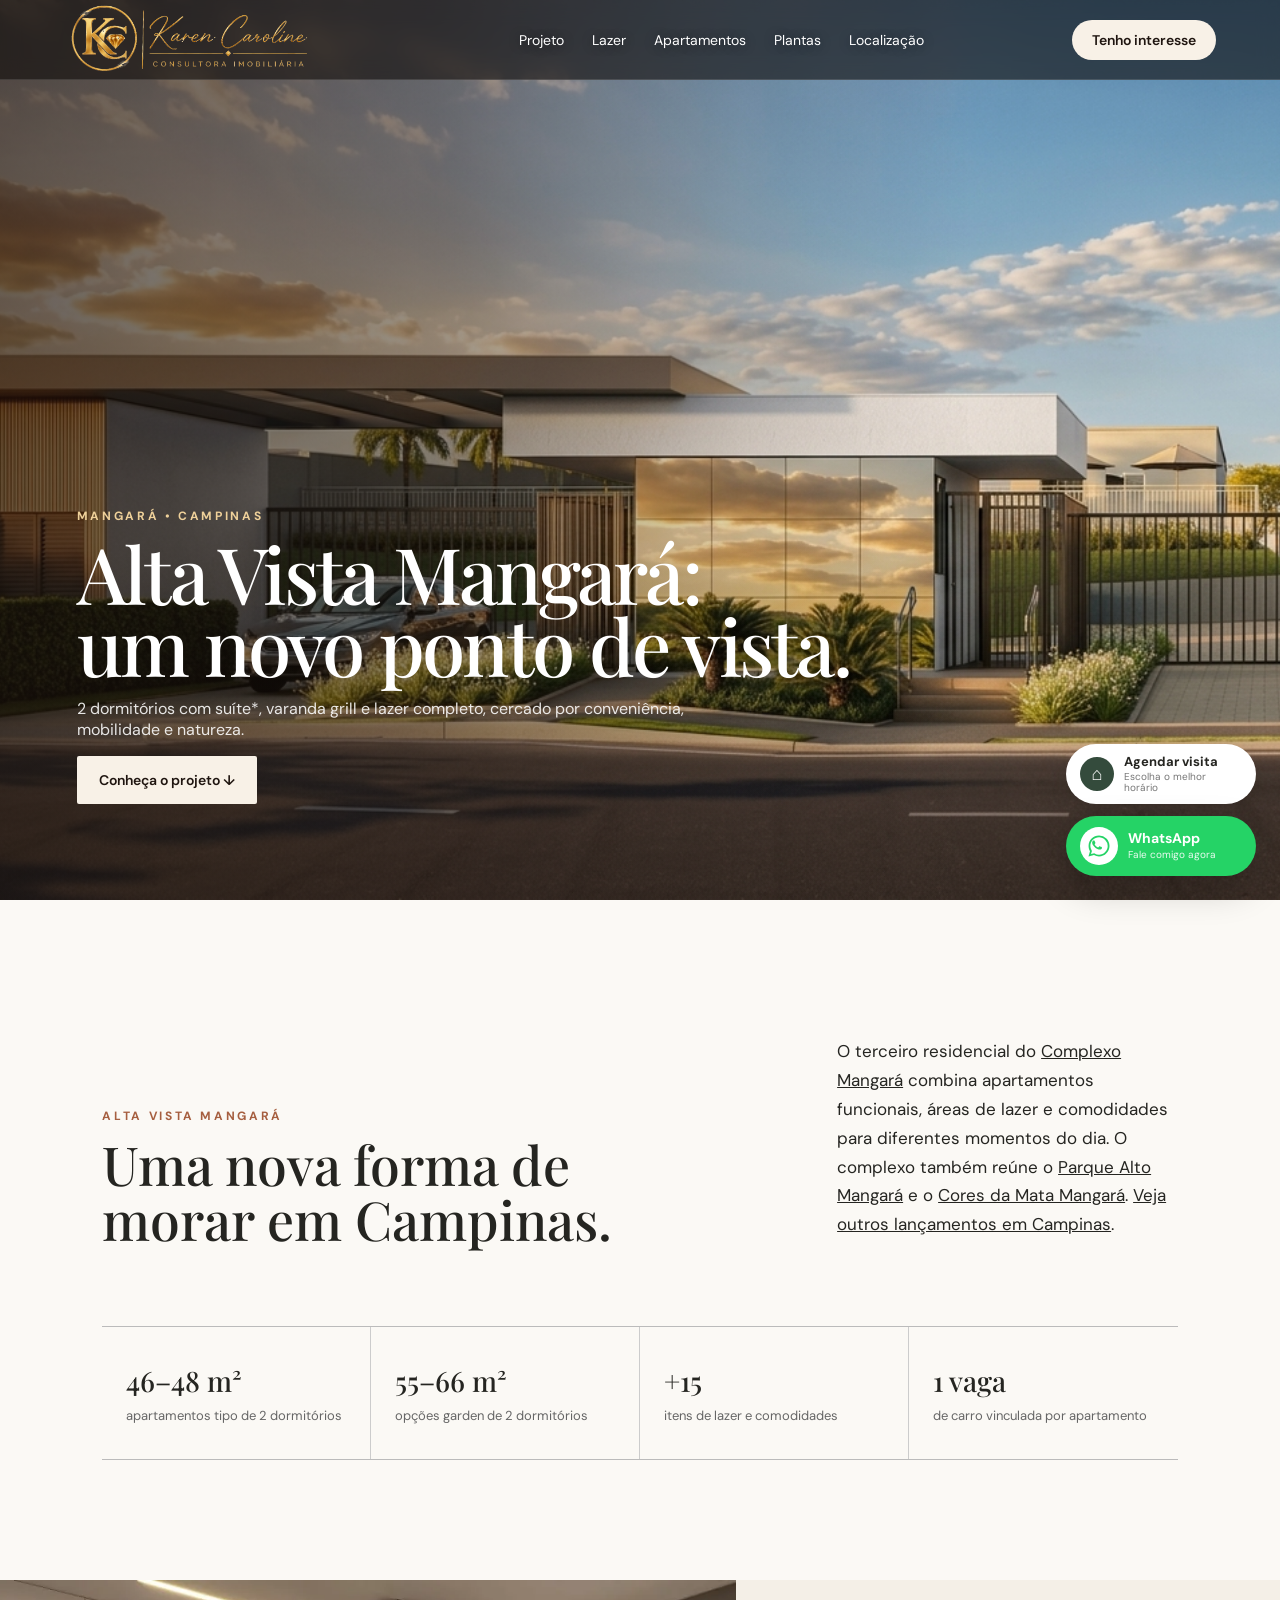
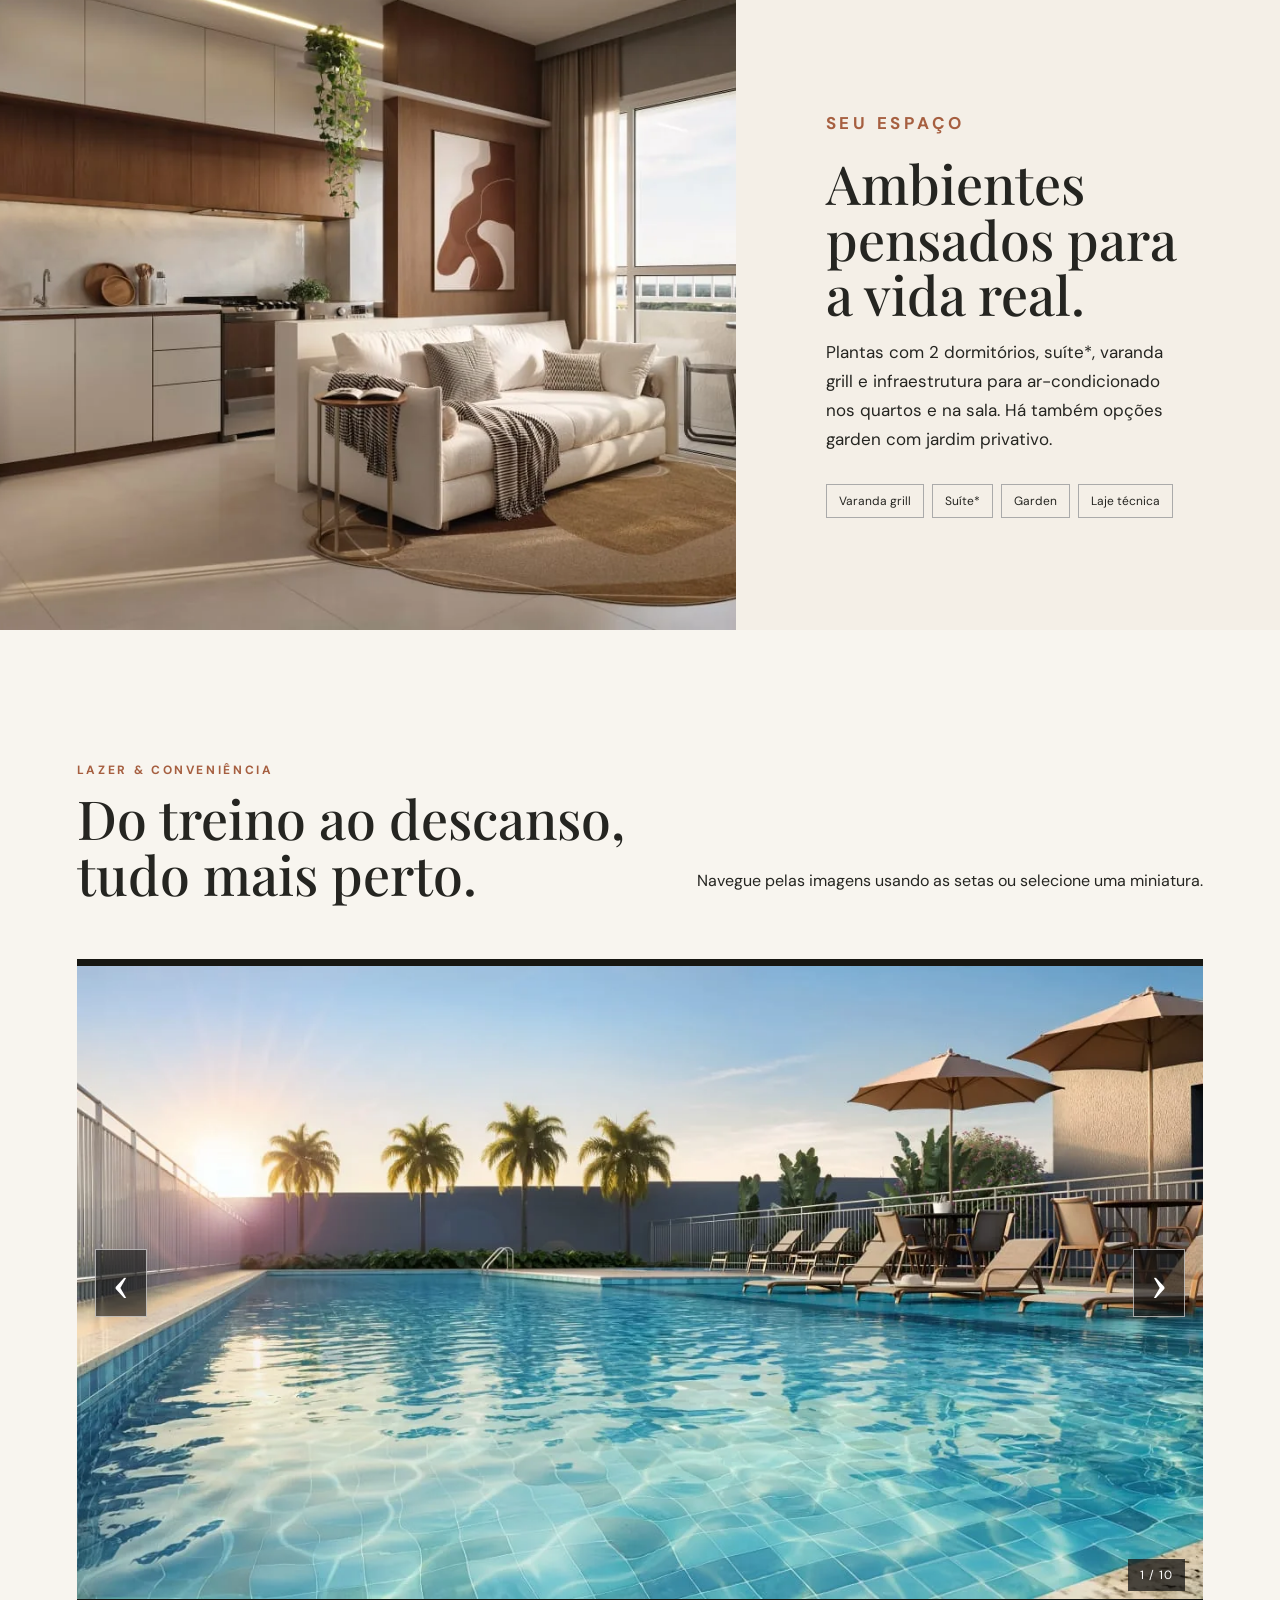
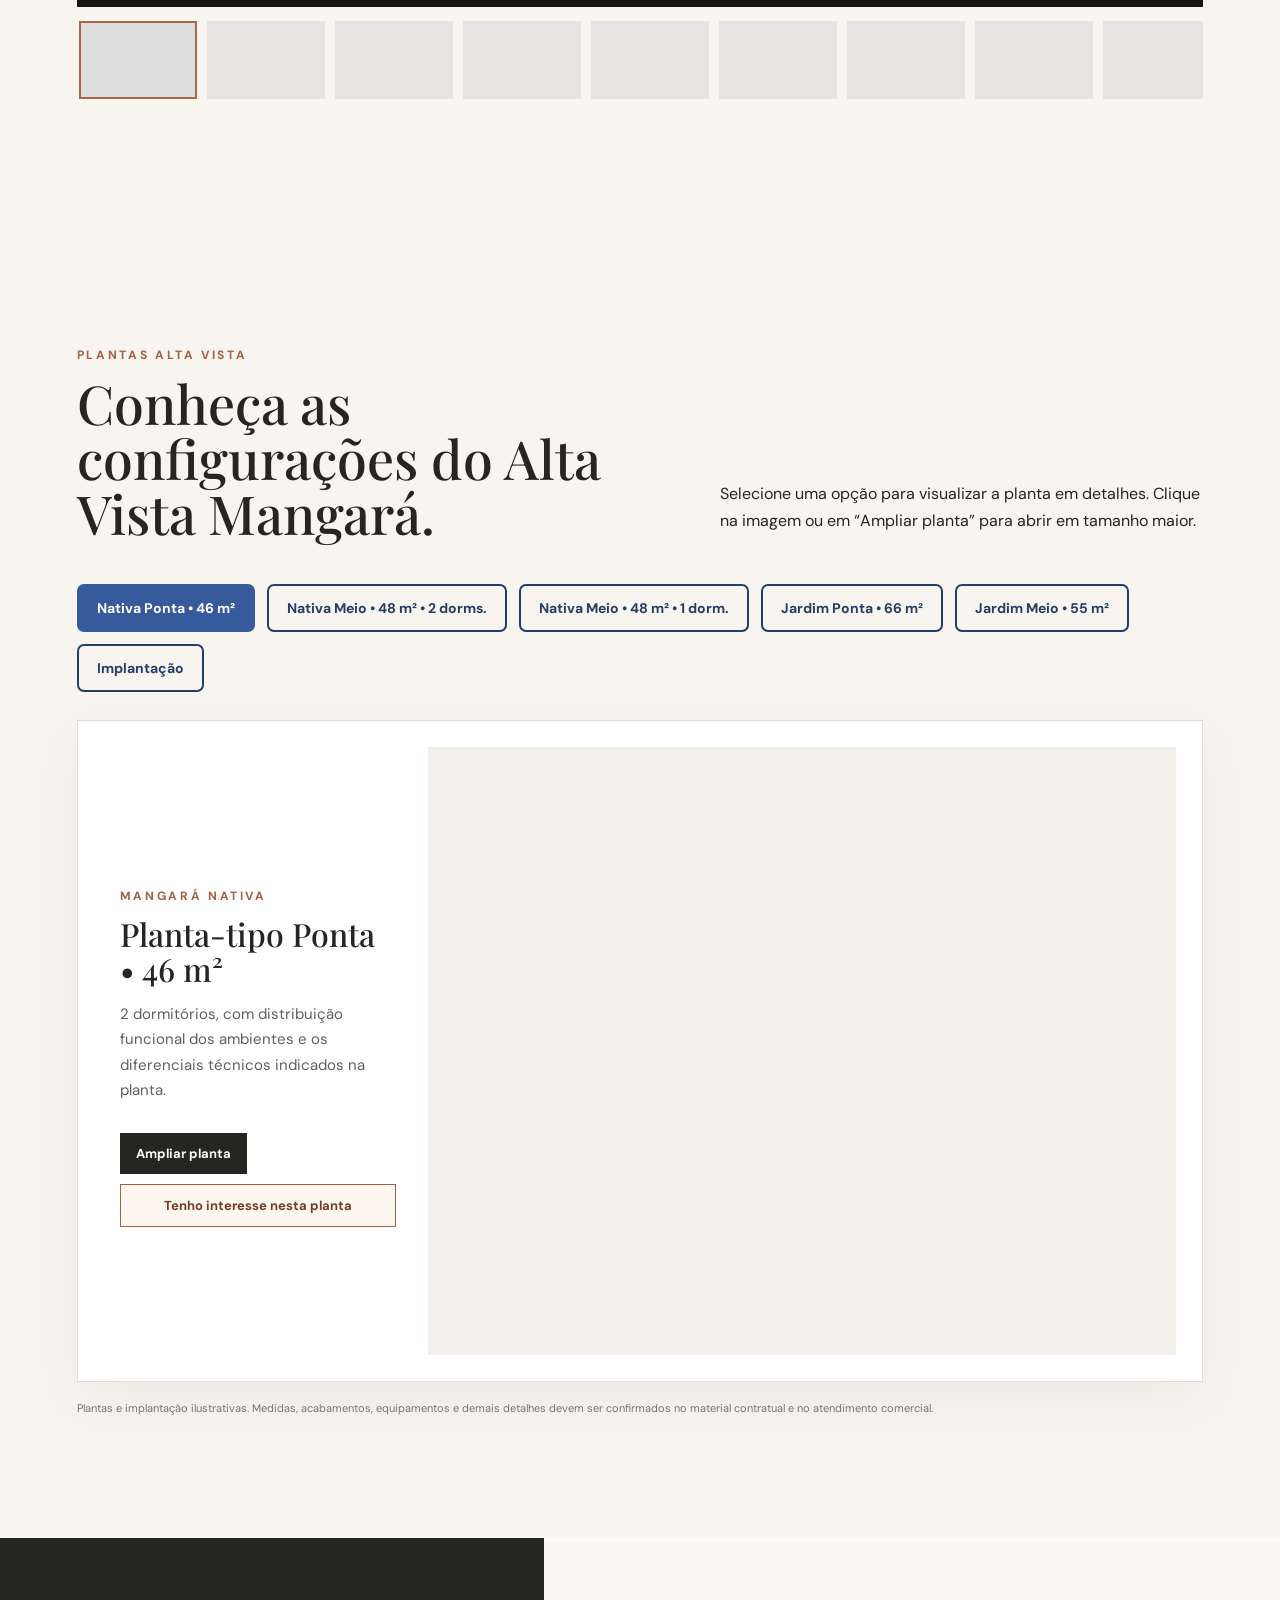
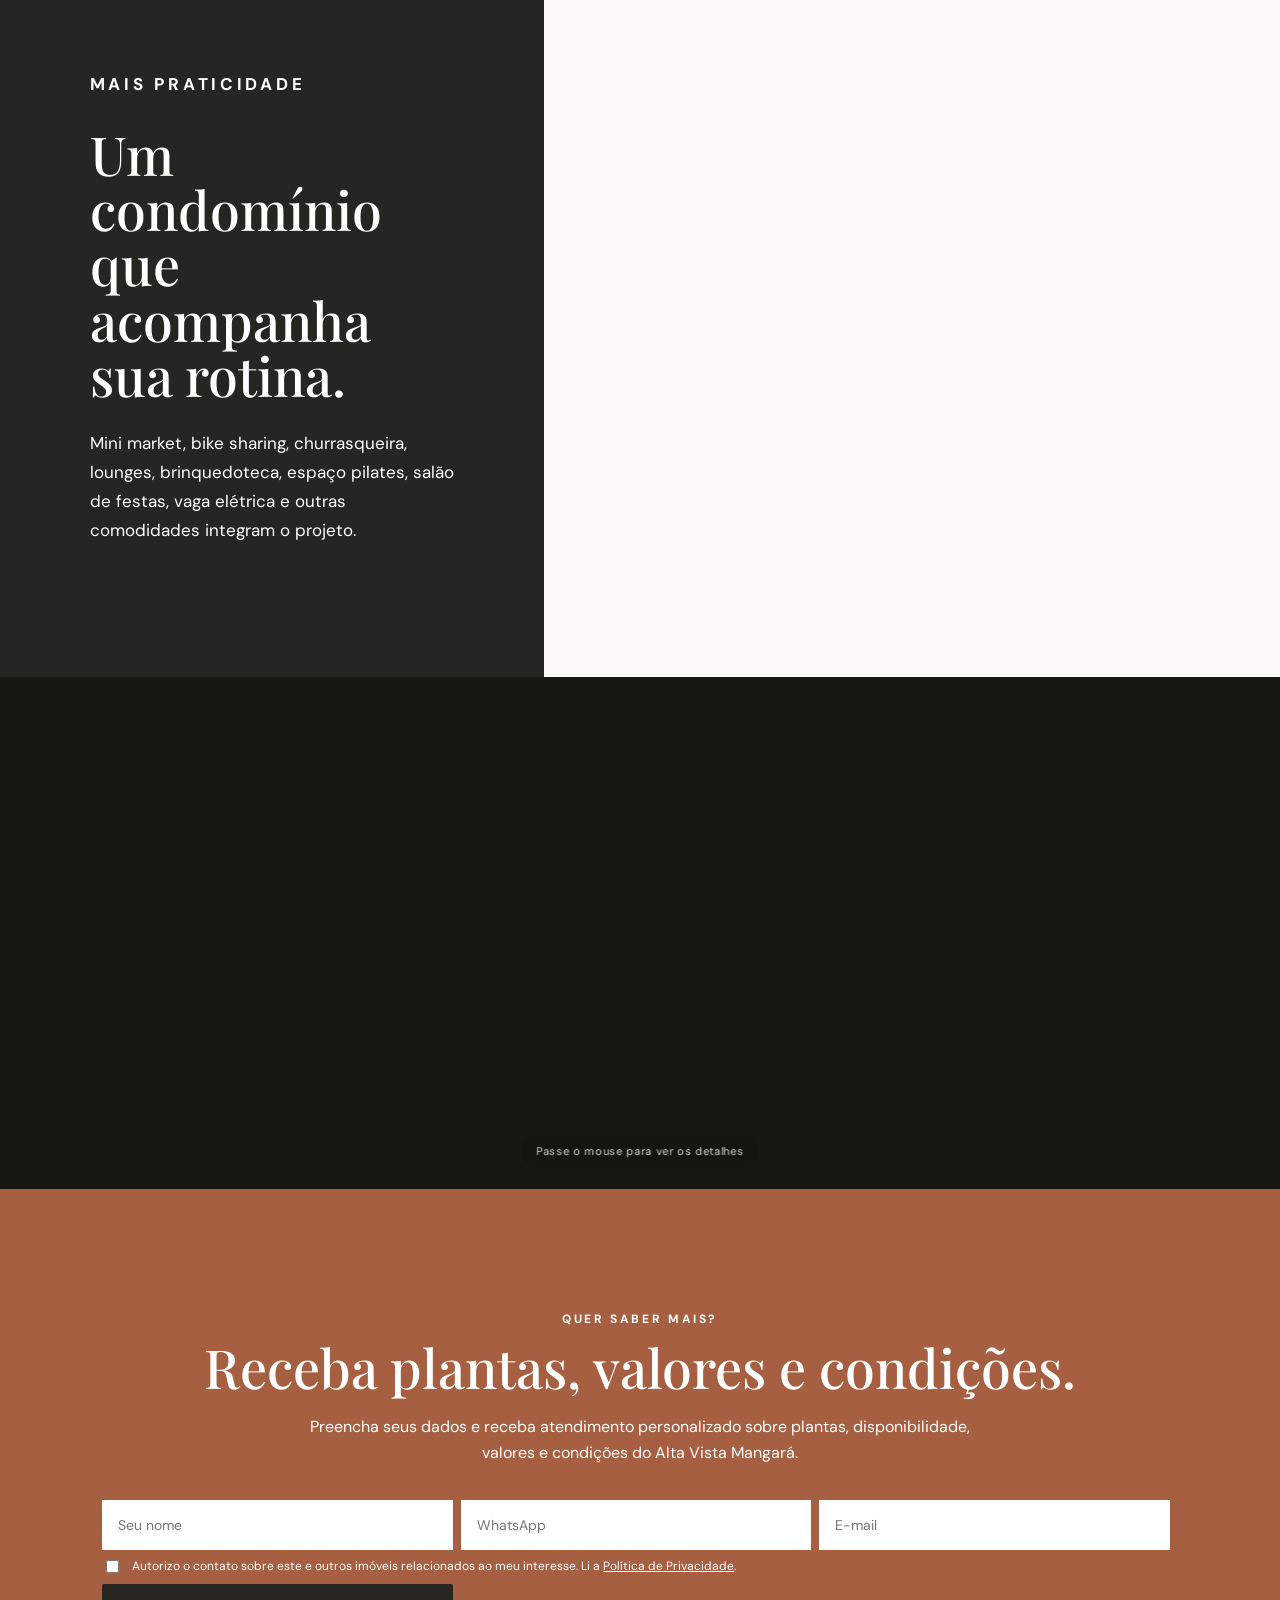
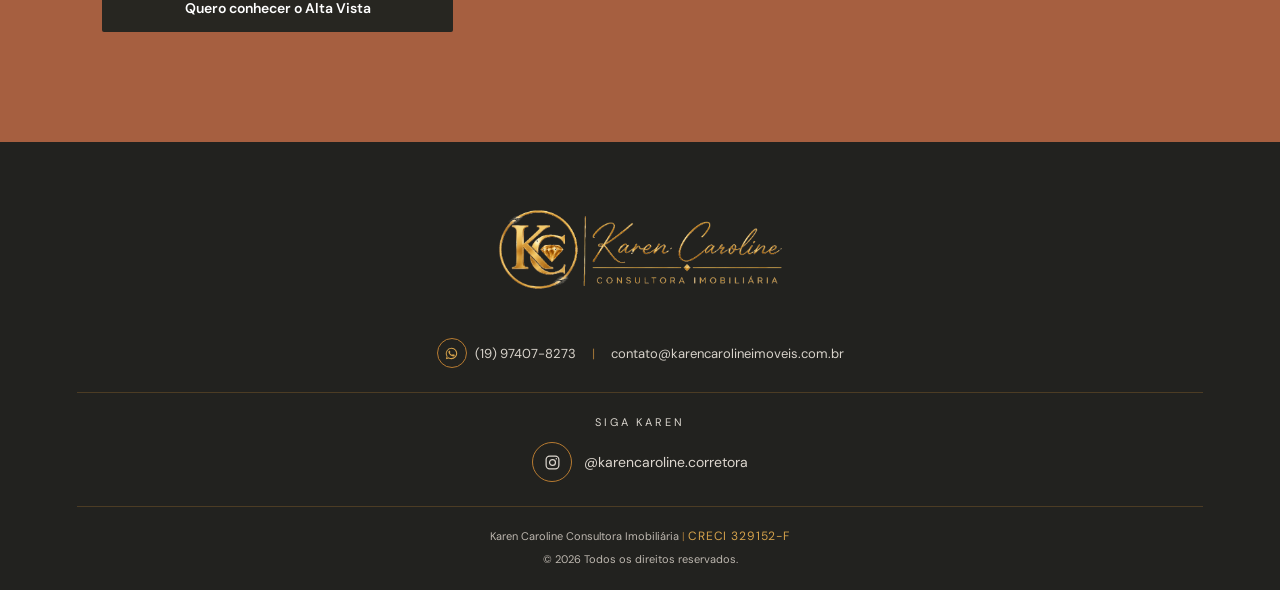
==== commit e69d9ed5: "Atualiza Alta Vista para layout premium" ====
--- a/alta-vista.html
+++ b/alta-vista.html
@@ -6,10 +6,10 @@
 <link rel="icon" type="image/png" sizes="48x48" href="assets/favicon-48.png">
 <link rel="icon" type="image/png" sizes="192x192" href="assets/favicon-192.png">
 <link rel="apple-touch-icon" sizes="180x180" href="assets/apple-touch-icon.png">
-<link rel="icon" type="image/png" sizes="512x512" href="assets/favicon-512.png"><meta charset="utf-8"/><meta content="width=device-width,initial-scale=1" name="viewport"/><title>Alta Vista Mangará Campinas | Apartamentos no Mangará</title><meta content="Conheça o Alta Vista Mangará em Campinas: apartamentos de 1 e 2 dormitórios, varanda grill e opções garden, com lazer e comodidades para a rotina." name="description"/><link href="style.css?v=576-lancamentos" rel="stylesheet"/><link href="https://www.karencarolineimoveis.com.br/alta-vista.html" rel="canonical"/><meta content="website" property="og:type"/><meta content="pt_BR" property="og:locale"/><meta content="Karen Caroline Consultora Imobiliária" property="og:site_name"/><meta content="Alta Vista Mangará Campinas | Apartamentos no Mangará" property="og:title"/><meta content="Conheça o Alta Vista Mangará em Campinas: apartamentos de 1 e 2 dormitórios, varanda grill e opções garden, com lazer e comodidades para a rotina." property="og:description"/><meta content="https://www.karencarolineimoveis.com.br/alta-vista.html" property="og:url"/><meta content="https://www.karencarolineimoveis.com.br/assets/alta/hero.webp" property="og:image"/><meta content="summary_large_image" name="twitter:card"/><meta content="Alta Vista Mangará Campinas | Apartamentos no Mangará" name="twitter:title"/><meta content="Conheça o Alta Vista Mangará em Campinas: apartamentos de 1 e 2 dormitórios, varanda grill e opções garden, com lazer e comodidades para a rotina." name="twitter:description"/><meta content="https://www.karencarolineimoveis.com.br/assets/alta/hero.webp" name="twitter:image"/><meta content="#f4efe7" name="theme-color"/></head><body data-whatsapp-message="Olá! Estou vendo o Alta Vista Mangará no site e gostaria de receber mais informações, valores e condições.">
+<link rel="icon" type="image/png" sizes="512x512" href="assets/favicon-512.png"><meta charset="utf-8"/><meta content="width=device-width,initial-scale=1" name="viewport"/><title>Alta Vista Mangará Campinas | Apartamentos no Mangará</title><meta content="Conheça o Alta Vista Mangará em Campinas: apartamentos de 1 e 2 dormitórios, varanda grill e opções garden, com lazer e comodidades para a rotina." name="description"/><link href="style.css?v=582-alta-vista-premium-v1" rel="stylesheet"/><link href="https://www.karencarolineimoveis.com.br/alta-vista.html" rel="canonical"/><meta content="website" property="og:type"/><meta content="pt_BR" property="og:locale"/><meta content="Karen Caroline Consultora Imobiliária" property="og:site_name"/><meta content="Alta Vista Mangará Campinas | Apartamentos no Mangará" property="og:title"/><meta content="Conheça o Alta Vista Mangará em Campinas: apartamentos de 1 e 2 dormitórios, varanda grill e opções garden, com lazer e comodidades para a rotina." property="og:description"/><meta content="https://www.karencarolineimoveis.com.br/alta-vista.html" property="og:url"/><meta content="https://www.karencarolineimoveis.com.br/assets/alta/hero.webp" property="og:image"/><meta content="summary_large_image" name="twitter:card"/><meta content="Alta Vista Mangará Campinas | Apartamentos no Mangará" name="twitter:title"/><meta content="Conheça o Alta Vista Mangará em Campinas: apartamentos de 1 e 2 dormitórios, varanda grill e opções garden, com lazer e comodidades para a rotina." name="twitter:description"/><meta content="https://www.karencarolineimoveis.com.br/assets/alta/hero.webp" name="twitter:image"/><meta content="#f4efe7" name="theme-color"/></head><body class="alta-premium" data-whatsapp-message="Olá! Estou vendo o Alta Vista Mangará no site e gostaria de receber mais informações, valores e condições.">
 <script type="application/ld+json">{"@context":"https://schema.org","@graph":[{"@type":"WebPage","@id":"https://www.karencarolineimoveis.com.br/alta-vista.html#webpage","url":"https://www.karencarolineimoveis.com.br/alta-vista.html","name":"Alta Vista Mangará Campinas | Apartamentos no Mangará","description":"Conheça o Alta Vista Mangará em Campinas: apartamentos de 1 e 2 dormitórios, opções garden, varanda grill, lazer completo, plantas e atendimento personalizado.","inLanguage":"pt-BR","breadcrumb":{"@id":"https://www.karencarolineimoveis.com.br/alta-vista.html#breadcrumb"}},{"@type":"BreadcrumbList","@id":"https://www.karencarolineimoveis.com.br/alta-vista.html#breadcrumb","itemListElement":[{"@type":"ListItem","position":1,"name":"Home","item":"https://www.karencarolineimoveis.com.br/"},{"@type":"ListItem","position":2,"name":"Alta Vista Mangará","item":"https://www.karencarolineimoveis.com.br/alta-vista.html"}]}]}</script>
-<header class="site-header"><a aria-label="Karen Caroline Consultora Imobiliária" class="site-brand brand-logo" href="index.html"><img alt="Karen Caroline Consultora Imobiliária" decoding="async" height="887" loading="lazy" src="assets/logo-karen-caroline-oficial.png" width="1774"/></a><nav><a href="#projeto">Projeto</a><a href="#lazer">Lazer</a><a href="#apartamentos">Apartamentos</a><a href="#plantas">Plantas</a><a href="#localizacao">Localização</a></nav><a class="btn small" href="#contato">Tenho interesse</a></header>
-<main id="top"><section class="hero"><img alt="Perspectiva das torres do Alta Vista Mangará" decoding="async" height="853" src="assets/alta/hero.webp" width="1280"/><div class="shade"></div><div class="hero-copy"><p class="eyebrow">MANGARÁ • CAMPINAS</p><h1>Alta Vista Mangará:<br/>um novo ponto de vista.</h1><p>2 dormitórios com suíte*, varanda grill e lazer completo, cercado por conveniência, mobilidade e natureza.</p><a class="btn" href="#projeto">Conheça o projeto ↓</a></div><div class="stamp">2 TORRES<br/><b>300 UNIDADES</b></div></section>
+<header class="site-header"><a aria-label="Karen Caroline Consultora Imobiliária" class="site-brand brand-logo" href="index.html"><img alt="Karen Caroline Consultora Imobiliária" decoding="async" height="887" src="assets/logo-karen-caroline-rodape.png" width="1774"/></a><nav><a href="#projeto">Projeto</a><a href="#lazer">Lazer</a><a href="#apartamentos">Apartamentos</a><a href="#plantas">Plantas</a><a href="#localizacao">Localização</a></nav><a class="btn small" href="#contato">Tenho interesse</a></header>
+<main id="top"><section class="hero"><img alt="Perspectiva das torres do Alta Vista Mangará" decoding="async" fetchpriority="high" height="672" src="assets/alta/hero-premium.jpg" width="1578"/><div class="shade"></div><div class="hero-copy"><p class="eyebrow">MANGARÁ • CAMPINAS</p><h1>Alta Vista Mangará:<br/>um novo ponto de vista.</h1><p>2 dormitórios com suíte*, varanda grill e lazer completo, cercado por conveniência, mobilidade e natureza.</p><a class="btn" href="#projeto">Conheça o projeto ↓</a></div><div class="stamp">2 TORRES<br/><b>300 UNIDADES</b></div></section>
 <section class="intro" id="projeto"><div><p class="eyebrow dark">ALTA VISTA MANGARÁ</p><h2>Uma nova forma de morar em Campinas.</h2></div><p>O terceiro residencial do <a href="complexo-mangara.html">Complexo Mangará</a> combina apartamentos funcionais, áreas de lazer e comodidades para diferentes momentos do dia. O complexo também reúne o <a href="parque-alto.html">Parque Alto Mangará</a> e o <a href="cores-da-mata.html">Cores da Mata Mangará</a>. <a href="lancamentos-em-campinas.html">Veja outros lançamentos em Campinas</a>.</p></section>
 <section class="stats"><article><strong>46–48 m²</strong><span>apartamentos tipo de 2 dormitórios</span></article><article><strong>55–66 m²</strong><span>opções garden de 2 dormitórios</span></article><article><strong>+15</strong><span>itens de lazer e comodidades</span></article><article><strong>1 vaga</strong><span>de carro vinculada por apartamento</span></article></section>
 <section class="feature" id="apartamentos"><img alt="Apartamento decorado do Alta Vista Mangará" decoding="async" height="720" loading="lazy" src="assets/alta/apto.webp" width="1280"/><div><p class="eyebrow dark">SEU ESPAÇO</p><h2>Ambientes pensados para a vida real.</h2><p>Plantas com 2 dormitórios, suíte*, varanda grill e infraestrutura para ar-condicionado nos quartos e na sala. Há também opções garden com jardim privativo.</p><div class="chips"><span>Varanda grill</span><span>Suíte*</span><span>Garden</span><span>Laje técnica</span></div></div></section>
@@ -60,4 +60,4 @@
 <span aria-hidden="true" class="wa-icon">✆</span>
 <span class="wa-copy"><strong>WhatsApp</strong><small>Fale comigo agora</small></span>
 </a>
-<script src="social-links.js?v=571-performance"></script><script src="script.js?v=575-logo-oficial"></script></body></html>
+<script src="social-links.js?v=571-performance"></script><script src="script.js?v=577-agendamento-foto"></script></body></html>
--- a/style.css
+++ b/style.css
@@ -3712,7 +3712,7 @@
 .launch-faq-list{max-width:980px;margin:auto}.launch-faq-list details{border-top:1px solid var(--line);padding:22px 0}.launch-faq-list details:last-child{border-bottom:1px solid var(--line)}.launch-faq-list summary{cursor:pointer;font-size:17px;font-weight:700;list-style:none;padding-right:35px;position:relative}.launch-faq-list summary::-webkit-details-marker{display:none}.launch-faq-list summary::after{content:'+';position:absolute;right:5px;color:var(--terr);font-size:24px}.launch-faq-list details[open] summary::after{content:'–'}.launch-faq-list p{line-height:1.7;color:#625d55;max-width:820px}.launch-final-actions{display:flex;justify-content:center;gap:10px;flex-wrap:wrap}.launch-final .btn:first-child{background:#fff;color:var(--ink)!important}
 @media(max-width:1100px){.launch-hero{grid-template-columns:1fr 1fr}.launch-card-grid{grid-template-columns:repeat(2,minmax(0,1fr))}}
 @media(max-width:900px){.launch-hero{grid-template-columns:1fr;padding-top:120px}.launch-hero-visual{height:430px}.launch-hero-visual img:first-child{height:395px;margin-top:35px}.launch-hero-visual img:nth-child(3){height:390px;margin-top:20px}.launch-region-links{grid-template-columns:repeat(2,1fr)}.launch-service{grid-template-columns:1fr}.launch-service-photo{height:540px;min-height:0}.launch-service-copy{padding:72px 7vw}}
-@media(max-width:600px){.launch-hero{padding:112px 20px 52px}.launch-hero h1{font-size:clamp(42px,12vw,54px)}.launch-hero-visual{height:330px}.launch-hero-visual img:first-child{height:300px;margin-top:30px}.launch-hero-visual img:nth-child(3){height:295px;margin-top:18px}.launch-region-links,.launch-card-grid,.launch-editorial-grid{grid-template-columns:1fr}.launch-card>img{height:250px}.launch-card-copy{padding:24px 20px}.launch-card-copy h3{font-size:31px}.launch-card-copy .btn{width:100%;text-align:center}.launch-service-photo{height:430px}.launch-service-copy{padding:58px 22px}.launch-service-copy .home-actions{align-items:stretch}.launch-service-copy .btn{width:100%;text-align:center}.launch-choose{padding:72px 22px}.launch-final-actions{flex-direction:column}.launch-final-actions .btn{width:100%}}
+@media(max-width:600px){.launch-hero{padding:112px 20px 52px}.launch-hero h1{font-size:clamp(42px,12vw,54px)}.launch-hero-visual{height:330px}.launch-hero-visual img:first-child{height:300px;margin-top:30px}.launch-hero-visual img:nth-child(3){height:295px;margin-top:18px}.launch-region-links,.launch-card-grid,.launch-editorial-grid{grid-template-columns:1fr}.launch-card>img{height:250px}.launch-card-copy{padding:24px 20px}.launch-card-copy h3{font-size:31px}.launch-card-copy .btn{width:100%;text-align:center}.launch-service-photo{height:430px}.launch-service-photo img{object-position:center top}.launch-service-copy{padding:58px 22px}.launch-service-copy .home-actions{align-items:stretch}.launch-service-copy .btn{width:100%;text-align:center}.launch-choose{padding:72px 22px}.launch-final-actions{flex-direction:column}.launch-final-actions .btn{width:100%}}
 
 /* Logo oficial — escala final responsiva do cabeçalho */
 .site-header .brand-logo{width:clamp(250px,22vw,320px);height:64px}
@@ -4008,3 +4008,697 @@
     background: none !important;
   }
 }
+
+/* =========================================================
+   KAREN EXPERIENCE V1 — UNIVERSO PARQUE ALPHAVILLE
+   Camada isolada: não altera as demais páginas do projeto.
+   ========================================================= */
+.universo-page.universo-experience{
+  --ux-ink:#17130f;
+  --ux-brown:#3b2419;
+  --ux-brown-deep:#21140f;
+  --ux-paper:#f5f0e7;
+  --ux-cream:#e9dfd0;
+  --ux-gold:#c99a4a;
+  --ux-line:rgba(59,36,25,.2);
+  color:var(--ux-ink);
+  background:var(--ux-paper);
+}
+.universo-page.universo-experience main{
+  padding:24px 0 0;
+  background:var(--ux-paper);
+}
+.universo-page.universo-experience main>section{
+  width:min(calc(100% - 48px),1440px);
+  margin:0 auto;
+  border-radius:0;
+  box-shadow:none;
+}
+.universo-page.universo-experience .eyebrow{
+  color:#956521;
+  font-size:11px;
+  letter-spacing:.22em;
+  font-weight:700;
+}
+.universo-page.universo-experience .btn{
+  border-radius:999px;
+  min-height:52px;
+  padding:15px 25px;
+  transition:transform .25s ease,background-color .25s ease,border-color .25s ease,color .25s ease;
+}
+.universo-page.universo-experience .btn:hover{transform:translateY(-2px)}
+.universo-page.universo-experience .btn:focus-visible,
+.universo-page.universo-experience a:focus-visible,
+.universo-page.universo-experience summary:focus-visible,
+.universo-page.universo-experience input:focus-visible{
+  outline:3px solid var(--ux-gold);
+  outline-offset:4px;
+}
+.universo-page.universo-experience .universo-gold{
+  background:var(--ux-gold);
+  border-color:var(--ux-gold);
+  color:#17130f!important;
+}
+.universo-page.universo-experience .universo-outline{
+  background:transparent;
+  border:1px solid currentColor;
+  color:inherit!important;
+}
+
+/* Hero cinematográfico */
+.universo-page.universo-experience .universo-hero{
+  height:min(88vh,920px);
+  min-height:700px;
+  padding:clamp(54px,7vw,104px);
+  border-radius:28px;
+  align-items:flex-end;
+  isolation:isolate;
+}
+.universo-page.universo-experience .universo-hero>.universo-hero-media,
+.universo-page.universo-experience .universo-hero>.universo-hero-media img{
+  position:absolute;
+  inset:0;
+  width:100%;
+  height:100%;
+}
+.universo-page.universo-experience .universo-hero>.universo-hero-media img{
+  object-fit:cover;
+  object-position:center 55%;
+  transition:transform .8s ease;
+}
+.universo-page.universo-experience .universo-hero:hover>.universo-hero-media img{transform:scale(1.015)}
+.universo-page.universo-experience .universo-hero-shade{
+  background:linear-gradient(90deg,rgba(18,12,9,.9) 0%,rgba(18,12,9,.62) 42%,rgba(18,12,9,.08) 78%);
+}
+.universo-page.universo-experience .universo-hero-copy{max-width:750px}
+.universo-page.universo-experience .universo-hero-copy h1{
+  max-width:720px!important; /* supera max-width legado marcado como !important */
+  margin:14px 0 20px;
+  font-size:clamp(54px,6vw,88px);
+  line-height:.94;
+  letter-spacing:-.035em;
+}
+.universo-page.universo-experience .universo-hero-copy>p:not(.eyebrow){max-width:580px}
+.universo-page.universo-experience .universo-hero-meta{
+  display:flex;
+  gap:0;
+  margin:28px 0;
+  color:#fff;
+  font-size:13px;
+  font-weight:700;
+  letter-spacing:.1em;
+  text-transform:uppercase;
+}
+.universo-page.universo-experience .universo-hero-meta span{padding:0 20px;border-left:1px solid rgba(255,255,255,.48)}
+.universo-page.universo-experience .universo-hero-meta span:first-child{padding-left:0;border-left:0}
+.universo-page.universo-experience .universo-hero .ghost{border-color:rgba(255,255,255,.72);color:#fff}
+
+/* Introdução editorial */
+.universo-page.universo-experience .universo-intro{
+  padding:clamp(90px,9vw,138px) clamp(42px,7vw,108px);
+  grid-template-columns:minmax(0,1.15fr) minmax(320px,.85fr);
+  gap:clamp(60px,9vw,140px);
+  align-items:start;
+  background:var(--ux-paper);
+}
+.universo-page.universo-experience .universo-intro h2{font-size:clamp(48px,5vw,76px);max-width:760px}
+.universo-page.universo-experience .universo-intro h2,
+.universo-page.universo-experience .universo-benefits h2,
+.universo-page.universo-experience .universo-invest-v537 .universo-invest-copy h2{
+  color:var(--ux-ink)!important; /* corrige cores legadas fixadas para fundos escuros */
+}
+.universo-page.universo-experience .universo-intro>div:last-child>p{font-size:18px;line-height:1.85;color:#5d5148}
+.universo-page.universo-experience .universo-intro a{color:var(--ux-brown);text-underline-offset:4px}
+.universo-page.universo-experience .universo-facts{
+  grid-template-columns:repeat(2,1fr);
+  border-top:1px solid var(--ux-line);
+}
+.universo-page.universo-experience .universo-facts span{
+  padding:25px 18px 22px 0;
+  border:0;
+  border-bottom:1px solid var(--ux-line);
+  background:transparent;
+  color:#62554b;
+}
+.universo-page.universo-experience .universo-facts b{font:600 clamp(30px,3vw,46px) 'Playfair Display',Georgia,serif;color:var(--ux-brown)}
+
+/* Tipologias como números editoriais, sem aparência de cards */
+.universo-page.universo-experience .universo-specs{
+  padding:clamp(90px,10vw,150px) clamp(42px,7vw,108px);
+  background:var(--ux-brown-deep);
+  color:#f8f2e9;
+}
+.universo-page.universo-experience .universo-specs .eyebrow{color:#ddb86f}
+.universo-page.universo-experience .universo-specs-head{grid-template-columns:minmax(0,1.1fr) minmax(300px,.7fr);gap:clamp(48px,8vw,120px)}
+.universo-page.universo-experience .universo-specs-head h2{font-size:clamp(46px,5vw,72px);max-width:760px}
+.universo-page.universo-experience .universo-specs-head>p{color:#cfc3b8;font-size:16px;line-height:1.8}
+.universo-page.universo-experience .universo-spec-grid{grid-template-columns:repeat(2,1fr);gap:0;margin-top:76px;border-top:1px solid rgba(255,255,255,.2)}
+.universo-page.universo-experience .universo-spec-grid article{
+  min-height:290px;
+  padding:42px 9% 44px 0;
+  border:0;
+  border-bottom:1px solid rgba(255,255,255,.2);
+  border-radius:0;
+  background:transparent;
+}
+.universo-page.universo-experience .universo-spec-grid article:nth-child(odd){border-right:1px solid rgba(255,255,255,.2)}
+.universo-page.universo-experience .universo-spec-grid article:nth-child(even){padding-left:9%}
+.universo-page.universo-experience .spec-size{font:600 clamp(48px,5vw,76px) 'Playfair Display',Georgia,serif;color:#ddb86f}
+.universo-page.universo-experience .universo-spec-grid h3{font-size:25px;color:#fff}
+.universo-page.universo-experience .universo-spec-grid p{color:#cfc3b8;max-width:460px;line-height:1.75}
+
+/* Localização editorial */
+.universo-page.universo-experience .universo-location{
+  grid-template-columns:minmax(380px,.8fr) minmax(0,1.2fr);
+  min-height:780px;
+  background:#ded2c2;
+}
+.universo-page.universo-experience .universo-location-copy{padding:clamp(70px,8vw,122px)}
+.universo-page.universo-experience .universo-location-copy>p:not(.eyebrow){font-size:17px;line-height:1.8;color:#5d5148}
+.universo-page.universo-experience .universo-location-points{margin:38px 0;border-top:1px solid var(--ux-line)}
+.universo-page.universo-experience .universo-location-points span{padding:17px 0;border-bottom:1px solid var(--ux-line)}
+.universo-page.universo-experience .universo-location figure{min-height:780px;background:#071729}
+.universo-page.universo-experience .universo-location figure img{object-fit:cover;object-position:center}
+
+/* Diferenciais minimalistas */
+.universo-page.universo-experience .universo-benefits{padding:clamp(88px,9vw,136px) clamp(42px,7vw,108px);background:var(--ux-paper)}
+.universo-page.universo-experience .universo-benefits .section-head{grid-template-columns:minmax(0,1.1fr) minmax(300px,.7fr);gap:clamp(48px,8vw,120px)}
+.universo-page.universo-experience .universo-benefits h2{font-size:clamp(46px,5vw,72px)}
+.universo-page.universo-experience .universo-benefits .section-head>p{color:#65594f;line-height:1.8}
+.universo-page.universo-experience .universo-benefit-grid{grid-template-columns:repeat(4,1fr);gap:0;margin-top:74px;border-top:1px solid var(--ux-line)}
+.universo-page.universo-experience .universo-benefit-grid article{
+  padding:36px 28px 24px 0;
+  border:0;
+  border-right:1px solid var(--ux-line);
+  border-radius:0;
+  background:transparent;
+}
+.universo-page.universo-experience .universo-benefit-grid article+article{padding-left:28px}
+.universo-page.universo-experience .universo-benefit-grid article:last-child{border-right:0}
+.universo-page.universo-experience .universo-benefit-grid article>b{font:500 40px 'Playfair Display',Georgia,serif;color:var(--ux-gold)}
+.universo-page.universo-experience .universo-benefit-grid h3{font-size:24px;color:var(--ux-brown-deep)!important}
+.universo-page.universo-experience .universo-benefit-grid p{color:#6b5e54;line-height:1.7}
+
+/* Sequência visual */
+.universo-page.universo-experience .universo-invest-v537{padding:28px 0 0;background:var(--ux-paper)}
+.universo-page.universo-experience .universo-invest-v537 .universo-invest-media{width:calc(100% - 56px);max-width:none;border-radius:0;background:#071729}
+.universo-page.universo-experience .universo-invest-v537 .universo-invest-media img{width:100%;max-height:none;object-fit:cover}
+.universo-page.universo-experience .universo-invest-v537 .universo-invest-copy{
+  width:min(calc(100% - 112px),1180px);
+  padding:68px 0 96px;
+  display:grid;
+  grid-template-columns:1.05fr .75fr;
+  align-items:start;
+  gap:clamp(50px,8vw,120px);
+  text-align:left;
+}
+.universo-page.universo-experience .universo-invest-v537 .universo-invest-copy h2{font-size:clamp(46px,5vw,72px)}
+.universo-page.universo-experience .universo-invest-text{align-items:flex-start;text-align:left}
+.universo-page.universo-experience .universo-invest-text p{font-size:17px;line-height:1.8;color:#65594f}
+.universo-page.universo-experience .universo-concept{
+  grid-template-columns:minmax(370px,.76fr) minmax(0,1.24fr);
+  min-height:800px;
+  background:var(--ux-brown-deep);
+}
+.universo-page.universo-experience .universo-concept-copy{padding:clamp(70px,8vw,120px)}
+.universo-page.universo-experience .universo-concept-copy h2{font-size:clamp(48px,5vw,74px)}
+.universo-page.universo-experience .universo-concept-copy>p:not(.eyebrow){color:#d2c6ba;font-size:17px;line-height:1.8}
+.universo-page.universo-experience .universo-concept-tags span{border-color:rgba(255,255,255,.28);background:transparent}
+.universo-page.universo-experience .universo-concept-media{min-height:800px;padding:34px;background:#080d16}
+.universo-page.universo-experience .universo-concept-media img{width:100%;height:100%;object-fit:contain;transition:transform .6s ease}
+.universo-page.universo-experience .universo-concept-media:hover img{transform:scale(1.015)}
+
+/* Atendimento humano */
+.universo-page.universo-experience .universo-karen{
+  display:grid;
+  grid-template-columns:minmax(0,.92fr) minmax(420px,1.08fr);
+  min-height:760px;
+  background:#e9dfd0;
+}
+.universo-page.universo-experience .universo-karen-media{margin:0;min-height:760px;overflow:hidden;background:#19130f}
+.universo-page.universo-experience .universo-karen-media img{display:block;width:100%;height:100%;object-fit:cover;object-position:center 20%;transition:transform .7s ease}
+.universo-page.universo-experience .universo-karen-media:hover img{transform:scale(1.015)}
+.universo-page.universo-experience .universo-karen-copy{align-self:center;padding:clamp(70px,8vw,130px)}
+.universo-page.universo-experience .universo-karen-copy h2{font-size:clamp(48px,5vw,74px);line-height:1.02;max-width:700px}
+.universo-page.universo-experience .universo-karen-copy>p:not(.eyebrow){font-size:17px;line-height:1.8;color:#62554b;max-width:620px}
+.universo-page.universo-experience .universo-karen-actions{display:flex;gap:10px;flex-wrap:wrap;margin-top:34px}
+
+/* FAQ e conversão final */
+.universo-page.universo-experience .universo-faq{padding:clamp(88px,9vw,128px) clamp(42px,7vw,108px);background:var(--ux-paper)}
+.universo-page.universo-experience .universo-faq h2{font-size:clamp(44px,4.5vw,68px)}
+.universo-page.universo-experience .universo-faq-list details{background:transparent;border:0;border-top:1px solid var(--ux-line);border-radius:0;padding:24px 0}
+.universo-page.universo-experience .universo-faq-list details:last-child{border-bottom:1px solid var(--ux-line)}
+.universo-page.universo-experience .universo-cta{
+  padding:clamp(92px,10vw,150px) clamp(42px,9vw,140px);
+  background:var(--ux-brown-deep);
+  color:#f8f2e9;
+}
+.universo-page.universo-experience .universo-cta .eyebrow{color:#ddb86f}
+.universo-page.universo-experience .universo-cta h2{max-width:820px;font-size:clamp(48px,5vw,76px)}
+.universo-page.universo-experience .universo-cta>p:not(.eyebrow){color:#d2c6ba;font-size:17px}
+.universo-page.universo-experience .universo-cta form{max-width:1120px;margin-top:42px}
+.universo-page.universo-experience .universo-cta input{min-height:54px;background:#f8f2e9;color:#17130f}
+.universo-page.universo-experience .universo-cta .consent{color:#d2c6ba}
+.universo-page.universo-experience .universo-cta .consent a{color:#f1d9a6}
+.universo-page.universo-experience .universo-cta-actions{margin-top:22px}
+
+@media(max-width:1100px){
+  .universo-page.universo-experience .universo-benefit-grid{grid-template-columns:repeat(2,1fr)}
+  .universo-page.universo-experience .universo-benefit-grid article:nth-child(2){border-right:0}
+  .universo-page.universo-experience .universo-benefit-grid article:nth-child(n+3){border-top:1px solid var(--ux-line)}
+  .universo-page.universo-experience .universo-karen{grid-template-columns:minmax(0,.9fr) minmax(380px,1.1fr)}
+}
+
+@media(max-width:900px){
+  .universo-page.universo-experience main>section{width:calc(100% - 32px)}
+  .universo-page.universo-experience .universo-hero{height:780px;min-height:700px;padding:90px 44px 54px}
+  .universo-page.universo-experience .universo-intro,
+  .universo-page.universo-experience .universo-specs-head,
+  .universo-page.universo-experience .universo-benefits .section-head,
+  .universo-page.universo-experience .universo-faq{grid-template-columns:1fr}
+  .universo-page.universo-experience .universo-location,
+  .universo-page.universo-experience .universo-concept,
+  .universo-page.universo-experience .universo-karen{grid-template-columns:1fr}
+  .universo-page.universo-experience .universo-location figure,
+  .universo-page.universo-experience .universo-concept-media,
+  .universo-page.universo-experience .universo-karen-media{min-height:620px;height:620px}
+  .universo-page.universo-experience .universo-invest-v537 .universo-invest-copy{grid-template-columns:1fr;width:calc(100% - 80px)}
+  .universo-page.universo-experience .universo-karen-copy{padding:76px 54px}
+}
+
+@media(max-width:560px){
+  .universo-page.universo-experience main{padding-top:10px}
+  .universo-page.universo-experience main>section{width:calc(100% - 20px);margin-bottom:10px}
+  /* Necessários para superar a camada mobile legada, que usa !important. */
+  .universo-page.universo-experience .universo-hero{
+    height:760px!important;
+    min-height:760px!important;
+    padding:82px 18px 28px!important;
+    border-radius:18px!important;
+  }
+  .universo-page.universo-experience .universo-hero>.universo-hero-media{height:58%!important}
+  .universo-page.universo-experience .universo-hero>.universo-hero-media img{
+    object-fit:cover!important;
+    object-position:center 48%!important;
+  }
+  .universo-page.universo-experience .universo-hero-shade{
+    background:linear-gradient(180deg,rgba(19,13,10,.04) 0%,rgba(19,13,10,.12) 38%,rgba(25,16,11,.84) 60%,#21140f 78%)!important;
+  }
+  .universo-page.universo-experience .universo-hero-copy h1{font-size:clamp(40px,11vw,50px)!important;line-height:.96!important}
+  .universo-page.universo-experience .universo-hero-copy>p:not(.eyebrow){font-size:14px!important;line-height:1.55!important}
+  .universo-page.universo-experience .universo-hero-meta{margin:18px 0 20px;font-size:10px;letter-spacing:.06em}
+  .universo-page.universo-experience .universo-hero-meta span{padding:0 10px}
+  .universo-page.universo-experience .universo-hero .hero-actions{width:calc(100% - 66px)!important;max-width:calc(100% - 66px)!important}
+  .universo-page.universo-experience .universo-intro,
+  .universo-page.universo-experience .universo-specs,
+  .universo-page.universo-experience .universo-benefits,
+  .universo-page.universo-experience .universo-faq,
+  .universo-page.universo-experience .universo-cta{padding:72px 22px!important}
+  .universo-page.universo-experience .universo-intro h2,
+  .universo-page.universo-experience .universo-specs-head h2,
+  .universo-page.universo-experience .universo-benefits h2,
+  .universo-page.universo-experience .universo-location h2,
+  .universo-page.universo-experience .universo-faq h2{font-size:clamp(37px,10vw,48px)}
+  .universo-page.universo-experience .universo-facts,
+  .universo-page.universo-experience .universo-spec-grid,
+  .universo-page.universo-experience .universo-benefit-grid{grid-template-columns:1fr}
+  .universo-page.universo-experience .universo-spec-grid{margin-top:48px}
+  .universo-page.universo-experience .universo-spec-grid article,
+  .universo-page.universo-experience .universo-spec-grid article:nth-child(even){min-height:0;padding:30px 0;border-right:0}
+  .universo-page.universo-experience .universo-benefit-grid article,
+  .universo-page.universo-experience .universo-benefit-grid article+article{padding:28px 0;border-right:0;border-top:1px solid var(--ux-line)}
+  .universo-page.universo-experience .universo-location-copy{padding:70px 22px!important}
+  .universo-page.universo-experience .universo-location figure{min-height:540px;height:540px}
+  .universo-page.universo-experience .universo-invest-v537 .universo-invest-media{width:calc(100% - 18px)!important}
+  .universo-page.universo-experience .universo-invest-v537 .universo-invest-copy{width:auto!important;padding:54px 22px 76px!important;display:grid!important;text-align:left!important}
+  .universo-page.universo-experience .universo-invest-v537 .universo-invest-copy h2{font-size:clamp(38px,10vw,48px)!important}
+  .universo-page.universo-experience .universo-concept-copy{padding:72px 22px!important}
+  .universo-page.universo-experience .universo-concept-copy h2{font-size:clamp(40px,11vw,52px)}
+  .universo-page.universo-experience .universo-concept-media{height:560px;min-height:560px;padding:16px!important}
+  .universo-page.universo-experience .universo-karen-media{height:520px;min-height:520px}
+  .universo-page.universo-experience .universo-karen-copy{padding:68px 22px}
+  .universo-page.universo-experience .universo-karen-copy h2{font-size:clamp(40px,11vw,52px)}
+  .universo-page.universo-experience .universo-karen-actions{display:grid}
+  .universo-page.universo-experience .universo-karen-actions .btn{width:100%}
+  .universo-page.universo-experience .universo-cta h2{font-size:clamp(40px,11vw,52px)}
+}
+
+@media(max-width:360px){
+  /* Reserva lateral para os dois atalhos flutuantes já existentes. */
+  .universo-page.universo-experience .universo-hero-copy .eyebrow,
+  .universo-page.universo-experience .universo-hero-copy h1,
+  .universo-page.universo-experience .universo-hero-copy>p:not(.eyebrow),
+  .universo-page.universo-experience .universo-hero-meta{
+    max-width:calc(100% - 62px)!important;
+  }
+}
+
+@media(prefers-reduced-motion:reduce){
+  .universo-page.universo-experience *,
+  .universo-page.universo-experience *::before,
+  .universo-page.universo-experience *::after{scroll-behavior:auto!important;transition-duration:.01ms!important;animation-duration:.01ms!important;animation-iteration-count:1!important}
+}
+
+/* =========================================================
+   KAREN HOME EXPERIENCE V1 — primeira tela isolada
+   ========================================================= */
+.home-experience{
+  --home-deep:#21150f;
+  --home-deep-soft:#312018;
+  --home-gold:#d0a154;
+  --home-offwhite:#f7f1e8;
+  scroll-padding-top:80px;
+}
+
+.home-experience .site-header{
+  position:fixed;
+  top:0;
+  left:0;
+  right:0;
+  z-index:75;
+  height:80px;
+  padding:0 clamp(24px,5vw,76px);
+  background:rgba(15,12,10,.6);
+  border-bottom:1px solid rgba(255,255,255,.12);
+  backdrop-filter:blur(10px);
+  -webkit-backdrop-filter:blur(10px);
+}
+.home-experience .site-header nav a{color:#fff;text-shadow:0 1px 12px rgba(0,0,0,.35)}
+.home-experience .site-header .brand-logo{width:306px;height:72px}
+.home-experience .site-header .brand-logo img{filter:drop-shadow(0 3px 12px rgba(0,0,0,.28))}
+
+.home-experience .home-experience-hero{
+  position:relative;
+  isolation:isolate;
+  min-height:100svh;
+  padding:clamp(132px,14vh,178px) clamp(28px,6vw,92px) 124px;
+  display:grid;
+  grid-template-columns:minmax(0,1fr) minmax(280px,350px);
+  align-items:center;
+  gap:clamp(36px,5vw,82px);
+  overflow:hidden;
+  color:#fff;
+  background:var(--home-deep);
+}
+.home-experience .home-experience-media,
+.home-experience .home-experience-shade{position:absolute;inset:0}
+.home-experience .home-experience-media{z-index:-2}
+.home-experience .home-experience-media img{display:block;width:100%;height:100%;object-fit:cover;object-position:50% 50%}
+.home-experience .home-experience-shade{
+  z-index:-1;
+  background:linear-gradient(90deg,rgba(20,14,10,.44) 0%,rgba(20,14,10,.3) 28%,rgba(20,14,10,.1) 48%,rgba(20,14,10,0) 68%),linear-gradient(180deg,rgba(12,9,7,.16) 0%,transparent 18%),linear-gradient(0deg,rgba(14,10,8,.16),transparent 32%);
+}
+.home-experience .home-experience-content{max-width:790px}
+.home-experience .home-experience-content>.eyebrow,
+.home-experience .home-lead-panel>.eyebrow{color:#efd19a;margin:0 0 18px}
+.home-experience .home-experience-content h1{
+  max-width:740px;
+  margin:0;
+  font-size:clamp(50px,4.45vw,64px);
+  line-height:.96;
+  letter-spacing:-.035em;
+  text-wrap:balance;
+}
+.home-experience .home-experience-content>.lead{max-width:650px;margin:25px 0;color:rgba(255,255,255,.86);font-size:17px;line-height:1.65}
+.home-experience .home-actions{margin-top:30px}
+.home-experience .home-primary-cta{background:var(--home-offwhite);color:var(--home-deep)!important}
+.home-experience .home-secondary-cta{background:transparent;border:1px solid rgba(255,255,255,.65)}
+
+.home-experience .home-lead-panel{
+  align-self:center;
+  padding:31px 30px 28px;
+  border:1px solid rgba(255,255,255,.1);
+  border-top:2px solid rgba(208,161,84,.9);
+  border-radius:18px;
+  background:rgba(18,14,12,.4);
+  backdrop-filter:blur(8px) saturate(110%);
+  -webkit-backdrop-filter:blur(8px) saturate(110%);
+  box-shadow:0 24px 65px rgba(0,0,0,.25);
+}
+.home-experience .home-lead-panel h2{margin:0;font-size:clamp(28px,2.5vw,39px);line-height:1.04}
+.home-experience .home-lead-panel>p:not(.eyebrow){margin:13px 0 20px;color:rgba(255,255,255,.78);font-size:13px;line-height:1.55}
+.home-experience .home-lead-panel .lead-form{display:grid;grid-template-columns:1fr;gap:10px;margin:0}
+.home-experience .home-lead-panel .lead-form>input{min-height:44px;padding:11px 2px;border:0;border-bottom:1px solid rgba(255,255,255,.48);border-radius:0;outline:0;background:transparent;color:#fff;font:14px 'DM Sans',Arial}
+.home-experience .home-lead-panel .lead-form>input::placeholder{color:rgba(255,255,255,.72)}
+.home-experience .home-lead-panel .lead-form>input:focus{border-bottom-color:var(--home-gold)}
+.home-experience .home-lead-panel .consent{display:grid;grid-template-columns:auto 1fr;gap:9px;align-items:start;margin:5px 0;color:rgba(255,255,255,.72);font-size:10px;line-height:1.4;text-align:left}
+.home-experience .home-lead-panel .consent input{margin-top:2px}
+.home-experience .home-lead-panel .consent a{color:#f1d19a}
+.home-experience .home-lead-panel .lead-form>.btn{width:100%;min-height:48px;margin-top:4px;background:var(--home-gold);color:var(--home-deep)!important}
+.home-experience .home-lead-panel .form-ok{min-height:18px;margin-top:8px;color:#f1d19a;font-size:11px}
+
+.home-experience .home-action-dock{
+  position:absolute;
+  z-index:3;
+  left:0;
+  right:0;
+  bottom:0;
+  min-height:76px;
+  display:grid;
+  grid-template-columns:repeat(4,1fr);
+  background:rgba(22,15,12,.94);
+  border-top:1px solid rgba(255,255,255,.18);
+}
+.home-experience .home-action-dock a,
+.home-experience .home-action-dock button{
+  min-height:76px;
+  display:flex;
+  align-items:center;
+  justify-content:center;
+  gap:12px;
+  padding:14px 18px;
+  border:0;
+  border-right:1px solid rgba(255,255,255,.14);
+  background:transparent;
+  color:#fff;
+  text-decoration:none;
+  font:600 12px 'DM Sans',Arial;
+  letter-spacing:.08em;
+  cursor:pointer;
+}
+.home-experience .home-action-dock>*:last-child{border-right:0}
+.home-experience .home-action-dock span{color:var(--home-gold);font-size:10px;letter-spacing:.14em}
+.home-experience .home-action-dock a:hover,
+.home-experience .home-action-dock button:hover{background:rgba(255,255,255,.07)}
+.home-experience .home-action-dock a:focus-visible,
+.home-experience .home-action-dock button:focus-visible,
+.home-experience .home-experience-hero .btn:focus-visible,
+.home-experience .site-header a:focus-visible,
+.home-experience .mobile-menu-toggle:focus-visible{outline:2px solid #f4cf8b;outline-offset:3px}
+
+/* A barra substitui visualmente os dois atalhos globais nesta Home. */
+.home-experience .schedule-float,
+.home-experience .whatsapp-float{display:none}
+
+@media(max-width:1100px){
+  .home-experience .home-experience-hero{grid-template-columns:minmax(0,1fr) 300px;gap:32px;padding-left:44px;padding-right:44px}
+  .home-experience .home-experience-content h1{font-size:clamp(48px,6vw,66px)}
+  .home-experience .home-lead-panel{padding:27px 24px}
+}
+
+@media(max-width:900px){
+  .home-experience .site-header{height:72px;padding-left:24px;padding-right:24px}
+  .home-experience .site-header .brand-logo{width:220px;height:58px}
+  .home-experience{scroll-padding-top:72px}
+  .home-experience .mobile-menu-toggle span{background:#fff}
+  .home-experience .home-experience-hero{grid-template-columns:1fr;align-content:center;padding:116px 36px 110px}
+  .home-experience .home-experience-content{max-width:680px}
+  .home-experience .home-lead-panel{max-width:520px;padding:25px 24px}
+}
+
+@media(max-width:600px){
+  .home-experience .site-header{padding-left:16px;padding-right:16px;background:rgba(15,12,10,.6);border-bottom-color:rgba(255,255,255,.12)}
+  .home-experience .site-header .brand-logo{width:195px;height:52px}
+  .home-experience .home-experience-hero{min-height:0;padding:0;display:block;background:var(--home-deep);color:#fff}
+  .home-experience .home-experience-media{position:relative;inset:auto;z-index:auto;height:330px}
+  .home-experience .home-experience-media img{object-position:43% 50%}
+  .home-experience .home-experience-shade{height:330px;background:linear-gradient(180deg,rgba(21,14,10,.08),rgba(21,14,10,.12) 58%,var(--home-deep) 100%)}
+  .home-experience .home-experience-content{position:relative;margin-top:-30px;padding:0 20px 42px}
+  .home-experience .home-experience-content>.eyebrow{margin-bottom:14px}
+  .home-experience .home-experience-content h1{font-size:clamp(42px,12vw,55px);line-height:.98;letter-spacing:-.03em}
+  .home-experience .home-experience-content>.lead{margin:20px 0;font-size:15px;line-height:1.6}
+  .home-experience .home-featured-project{margin-top:22px}
+  .home-experience .home-actions{display:grid;gap:9px;margin-top:26px}
+  .home-experience .home-actions .btn{width:100%}
+  .home-experience .home-lead-panel{max-width:none;margin:0 12px 12px;padding:30px 22px;background:rgba(49,32,24,.94);backdrop-filter:none;-webkit-backdrop-filter:none}
+  .home-experience .home-lead-panel h2{font-size:clamp(31px,9vw,40px)}
+  .home-experience .home-action-dock{position:relative;inset:auto;grid-template-columns:1fr 1fr;padding-bottom:env(safe-area-inset-bottom);background:#15100d}
+  .home-experience .home-action-dock a{display:none}
+  .home-experience .home-action-dock button{min-height:68px;border-right:1px solid rgba(255,255,255,.14)}
+  .home-experience .home-action-dock button:last-child{border-right:0}
+}
+
+@media(max-width:360px){
+  .home-experience .home-experience-media,
+  .home-experience .home-experience-shade{height:300px}
+  .home-experience .home-experience-content{padding-left:16px;padding-right:16px}
+  .home-experience .home-experience-content h1{font-size:clamp(39px,12vw,46px)}
+  .home-experience .home-lead-panel{margin-left:8px;margin-right:8px}
+}
+
+@media(prefers-reduced-motion:reduce){
+  .home-experience .home-experience-hero *,
+  .home-experience .home-experience-hero *::before,
+  .home-experience .home-experience-hero *::after{animation:none;transition:none;scroll-behavior:auto}
+}
+
+/* =========================================================
+   CASA PRADO — PREMIUM EXPERIENCE V1
+   Header e hero isolados do restante dos empreendimentos
+   ========================================================= */
+.casa-prado-premium{
+  --casa-premium-deep:#1f1510;
+  --casa-premium-gold:#d4a552;
+  --casa-premium-light:#f8f1e7;
+  scroll-padding-top:80px;
+}
+
+.casa-prado-premium .site-header{
+  position:fixed;
+  inset:0 0 auto;
+  z-index:75;
+  height:80px;
+  padding:0 clamp(24px,5vw,76px);
+  background:rgba(15,12,10,.6);
+  border-bottom:1px solid rgba(255,255,255,.12);
+  backdrop-filter:blur(10px);
+  -webkit-backdrop-filter:blur(10px);
+}
+.casa-prado-premium .site-header .brand-logo{width:306px;height:72px}
+.casa-prado-premium .site-header .brand-logo img{filter:drop-shadow(0 3px 12px rgba(0,0,0,.28))}
+.casa-prado-premium .site-header nav a{color:#fff;text-shadow:0 1px 12px rgba(0,0,0,.35)}
+.casa-prado-premium .site-header>.btn.small{background:var(--casa-premium-light);color:var(--casa-premium-deep)!important}
+
+.casa-prado-premium .hero{
+  height:100svh;
+  min-height:760px;
+  padding:clamp(150px,15vh,188px) 6vw 96px;
+  align-items:flex-end;
+  background:var(--casa-premium-deep);
+}
+.casa-prado-premium .hero>img{
+  object-fit:cover;
+  object-position:54% 52%;
+}
+.casa-prado-premium .hero .shade{
+  background:linear-gradient(90deg,rgba(25,16,11,.7) 0%,rgba(25,16,11,.46) 34%,rgba(25,16,11,.12) 58%,rgba(25,16,11,0) 76%),linear-gradient(0deg,rgba(18,12,9,.28),transparent 38%);
+}
+.casa-prado-premium .hero-copy{max-width:720px}
+.casa-prado-premium .hero-copy .eyebrow{color:#efd19a}
+.casa-prado-premium .hero-copy h1{font-size:clamp(64px,6.4vw,94px);line-height:.92;letter-spacing:-.035em}
+.casa-prado-premium .hero-copy .lead{max-width:650px;color:rgba(255,255,255,.88)}
+.casa-prado-premium .hero-actions .btn.light{background:var(--casa-premium-light);color:var(--casa-premium-deep)}
+.casa-prado-premium .hero-actions .btn.ghost{background:rgba(18,12,9,.12);border-color:rgba(255,255,255,.72)}
+.casa-prado-premium .stamp{background:rgba(20,13,9,.46);border-color:rgba(239,209,154,.64);backdrop-filter:blur(6px);-webkit-backdrop-filter:blur(6px)}
+
+@media(max-width:900px){
+  .casa-prado-premium{scroll-padding-top:72px}
+  .casa-prado-premium .site-header{height:72px;padding-left:24px;padding-right:24px}
+  .casa-prado-premium .site-header .brand-logo{width:220px;height:58px}
+  .casa-prado-premium .mobile-menu-toggle span{background:#fff}
+  .casa-prado-premium .hero{min-height:720px;padding:126px 6vw 64px}
+  .casa-prado-premium .hero>img{object-position:58% 52%}
+  .casa-prado-premium .hero .shade{background:linear-gradient(90deg,rgba(25,16,11,.72) 0%,rgba(25,16,11,.42) 46%,rgba(25,16,11,.08) 78%),linear-gradient(0deg,rgba(18,12,9,.34),transparent 45%)}
+  .casa-prado-premium .hero-copy{max-width:630px}
+  .casa-prado-premium .hero-copy h1{font-size:clamp(58px,9vw,76px)}
+}
+
+@media(max-width:600px){
+  .casa-prado-premium .site-header{padding-left:16px;padding-right:16px}
+  .casa-prado-premium .site-header .brand-logo{width:195px;height:52px}
+  .casa-prado-premium .hero{height:auto;min-height:0;padding:0;display:block;background:var(--casa-premium-deep)}
+  .casa-prado-premium .hero>img{position:relative;inset:auto;display:block;height:350px;object-position:58% 50%}
+  .casa-prado-premium .hero .shade{height:350px;background:linear-gradient(180deg,rgba(24,16,11,.06),rgba(24,16,11,.08) 56%,var(--casa-premium-deep) 100%)}
+  .casa-prado-premium .hero-copy{position:relative;margin-top:-38px;padding:0 20px 48px;max-width:none}
+  .casa-prado-premium .hero-copy h1{font-size:clamp(48px,14vw,62px);line-height:.94}
+  .casa-prado-premium .hero-copy .lead{font-size:15px;line-height:1.6}
+  .casa-prado-premium .hero-actions{display:grid;gap:9px}
+  .casa-prado-premium .hero-actions .btn{width:100%;text-align:center}
+}
+
+@media(max-width:360px){
+  .casa-prado-premium .hero>img,
+  .casa-prado-premium .hero .shade{height:320px}
+  .casa-prado-premium .hero-copy{padding-left:16px;padding-right:16px}
+  .casa-prado-premium .hero-copy h1{font-size:46px}
+}
+
+/* =========================================================
+   ALTA VISTA — PREMIUM EXPERIENCE V1
+   Header e hero isolados do restante dos empreendimentos
+   ========================================================= */
+.alta-premium{
+  --alta-premium-deep:#1f1510;
+  --alta-premium-gold:#d4a552;
+  --alta-premium-light:#f8f1e7;
+  scroll-padding-top:80px;
+}
+
+.alta-premium .site-header{
+  position:fixed;
+  inset:0 0 auto;
+  z-index:75;
+  height:80px;
+  padding:0 clamp(24px,5vw,76px);
+  background:rgba(15,12,10,.6);
+  border-bottom:1px solid rgba(255,255,255,.12);
+  backdrop-filter:blur(10px);
+  -webkit-backdrop-filter:blur(10px);
+}
+.alta-premium .site-header .brand-logo{width:306px;height:72px}
+.alta-premium .site-header .brand-logo img{filter:drop-shadow(0 3px 12px rgba(0,0,0,.28))}
+.alta-premium .site-header nav a{color:#fff;text-shadow:0 1px 12px rgba(0,0,0,.35)}
+.alta-premium .site-header>.btn.small{background:var(--alta-premium-light);color:var(--alta-premium-deep)!important}
+
+.alta-premium .hero{
+  height:100svh;
+  min-height:760px;
+  padding:clamp(150px,15vh,188px) 6vw 96px;
+  align-items:flex-end;
+  background:var(--alta-premium-deep);
+}
+.alta-premium .hero>img{
+  object-fit:cover;
+  object-position:50% 50%;
+}
+.alta-premium .hero .shade{
+  background:linear-gradient(90deg,rgba(25,16,11,.66) 0%,rgba(25,16,11,.44) 34%,rgba(25,16,11,.12) 58%,rgba(25,16,11,0) 76%),linear-gradient(0deg,rgba(18,12,9,.3),transparent 40%);
+}
+.alta-premium .hero-copy{max-width:720px}
+.alta-premium .hero-copy .eyebrow{color:#efd19a}
+.alta-premium .hero-copy h1{font-size:clamp(64px,6.1vw,90px);line-height:.92;letter-spacing:-.035em}
+.alta-premium .hero-copy>p:not(.eyebrow){max-width:650px;color:rgba(255,255,255,.88)}
+.alta-premium .hero-copy>.btn{background:var(--alta-premium-light);color:var(--alta-premium-deep)!important}
+.alta-premium .stamp{background:rgba(20,13,9,.46);border-color:rgba(239,209,154,.64);backdrop-filter:blur(6px);-webkit-backdrop-filter:blur(6px)}
+
+@media(max-width:900px){
+  .alta-premium{scroll-padding-top:72px}
+  .alta-premium .site-header{height:72px;padding-left:24px;padding-right:24px}
+  .alta-premium .site-header .brand-logo{width:220px;height:58px}
+  .alta-premium .mobile-menu-toggle span{background:#fff}
+  .alta-premium .hero{min-height:720px;padding:126px 6vw 64px}
+  .alta-premium .hero>img{object-position:50% 50%}
+  .alta-premium .hero .shade{background:linear-gradient(90deg,rgba(25,16,11,.66) 0%,rgba(25,16,11,.4) 46%,rgba(25,16,11,.08) 78%),linear-gradient(0deg,rgba(18,12,9,.34),transparent 45%)}
+  .alta-premium .hero-copy{max-width:630px}
+  .alta-premium .hero-copy h1{font-size:clamp(58px,9vw,76px)}
+}
+
+@media(max-width:600px){
+  .alta-premium .site-header{padding-left:16px;padding-right:16px}
+  .alta-premium .site-header .brand-logo{width:195px;height:52px}
+  .alta-premium .hero{height:auto;min-height:0;padding:0;display:block;background:var(--alta-premium-deep)}
+  .alta-premium .hero>img{position:relative;inset:auto;display:block;height:330px;object-position:50% 50%}
+  .alta-premium .hero .shade{height:330px;background:linear-gradient(180deg,rgba(24,16,11,.04),rgba(24,16,11,.08) 56%,var(--alta-premium-deep) 100%)}
+  .alta-premium .hero-copy{position:relative;margin-top:-38px;padding:0 20px 48px;max-width:none}
+  .alta-premium .hero-copy h1{font-size:clamp(46px,13vw,60px);line-height:.94}
+  .alta-premium .hero-copy>p:not(.eyebrow){font-size:15px;line-height:1.6}
+  .alta-premium .hero-copy>.btn{width:100%;text-align:center}
+  .alta-premium .stamp{display:none}
+}
+
+@media(max-width:360px){
+  .alta-premium .hero>img,
+  .alta-premium .hero .shade{height:300px}
+  .alta-premium .hero-copy{padding-left:16px;padding-right:16px}
+  .alta-premium .hero-copy h1{font-size:44px}
+}
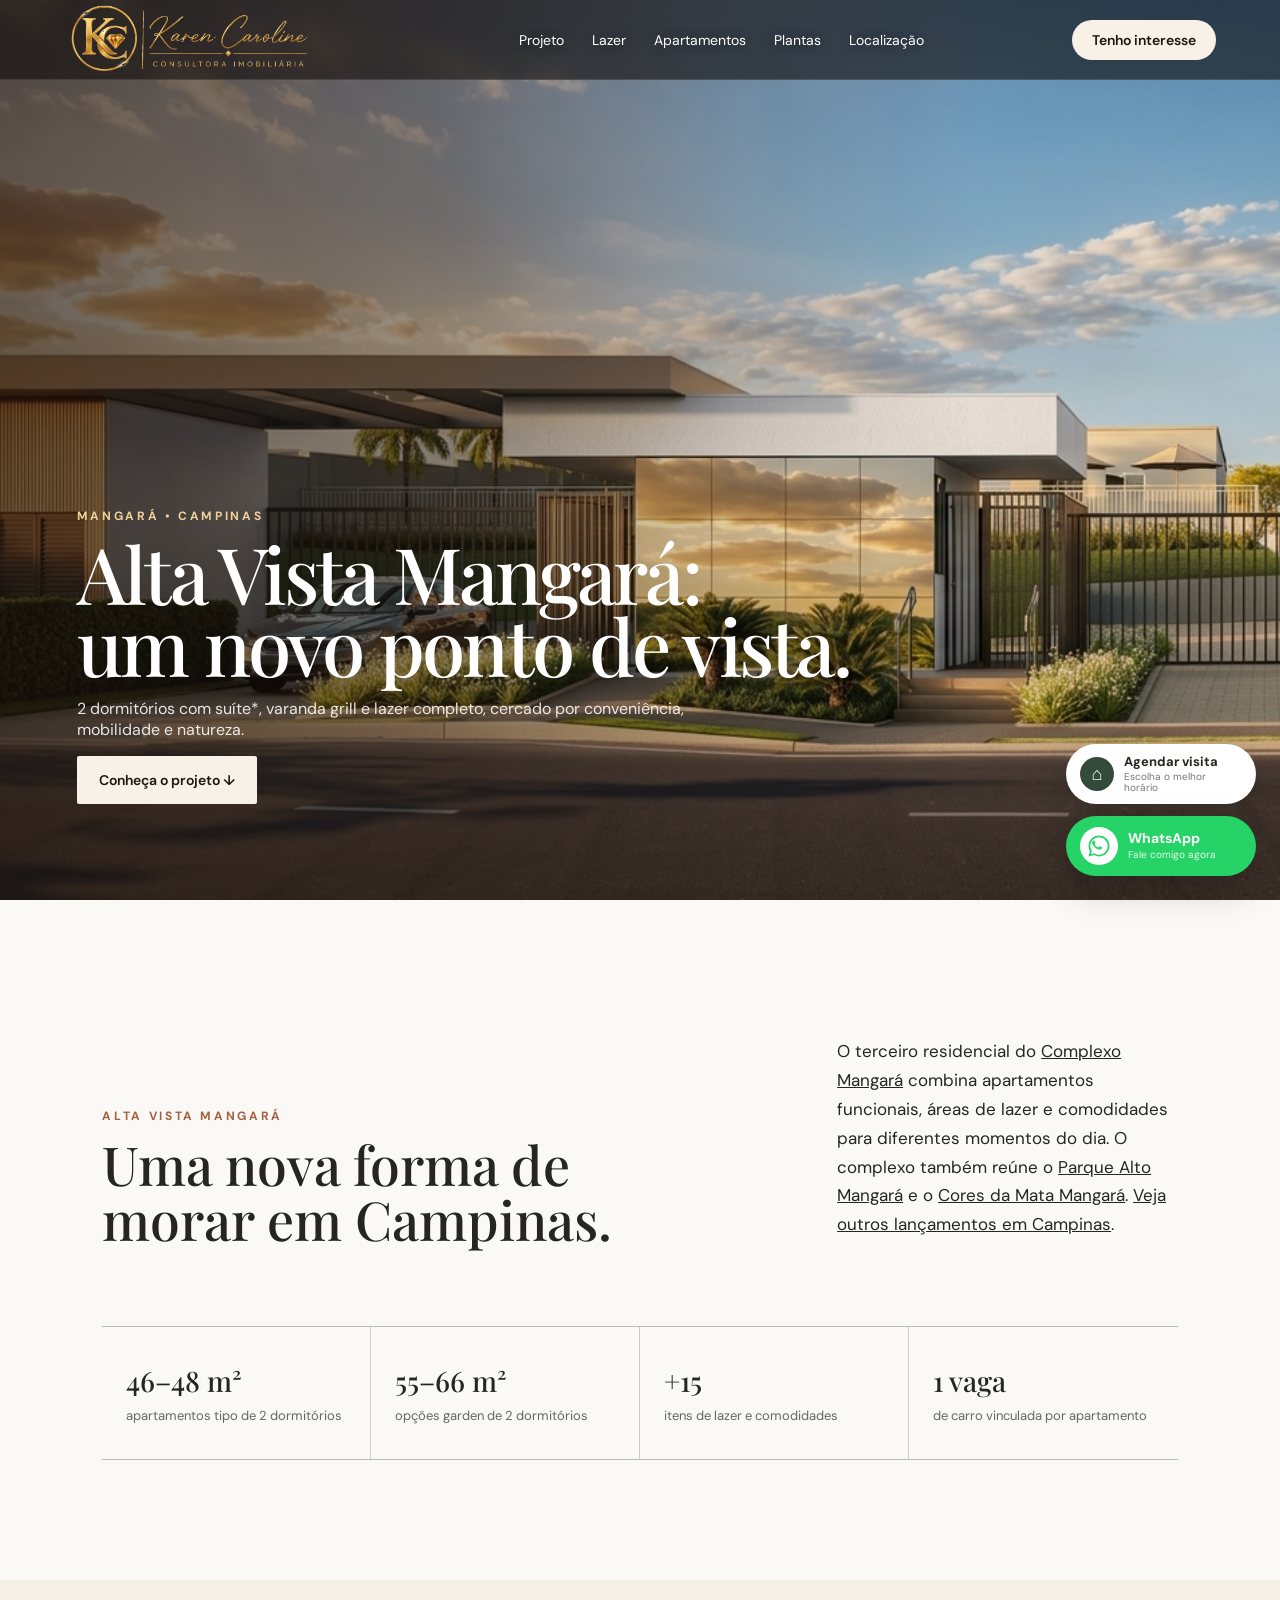
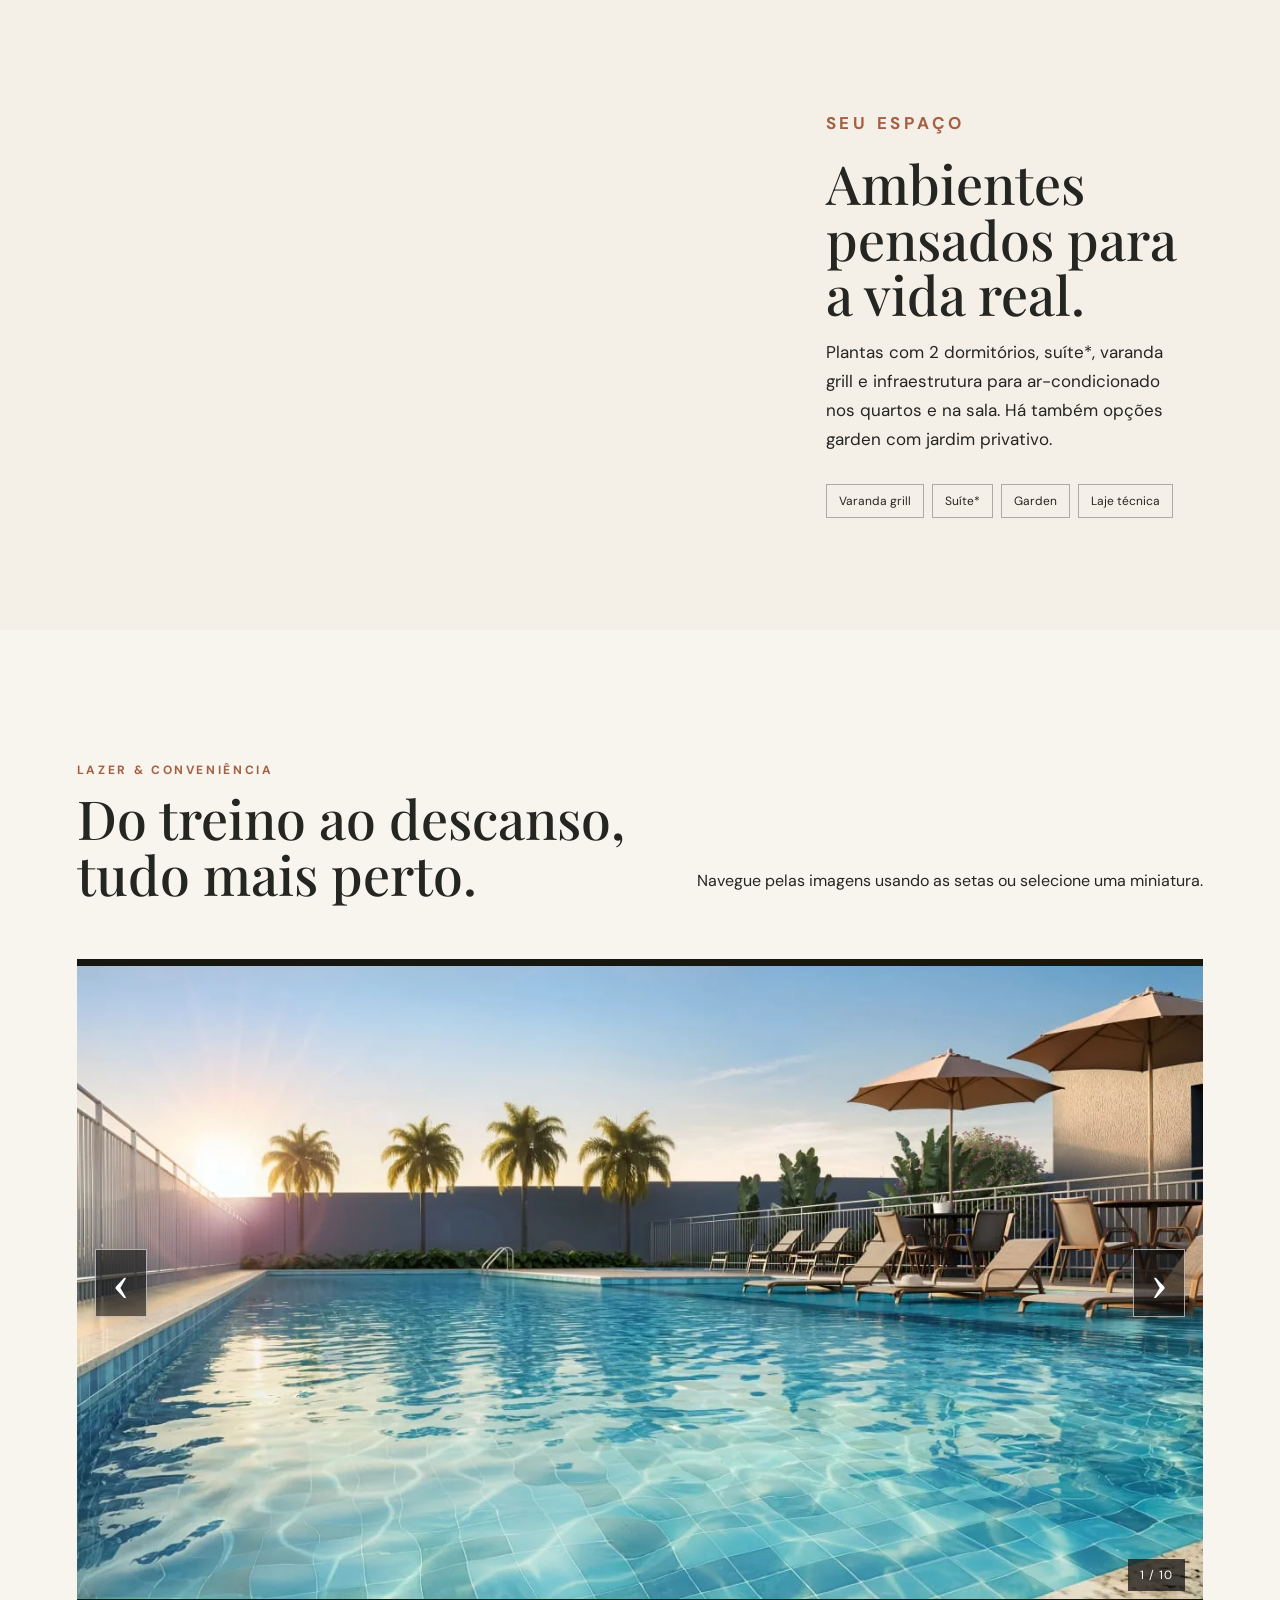
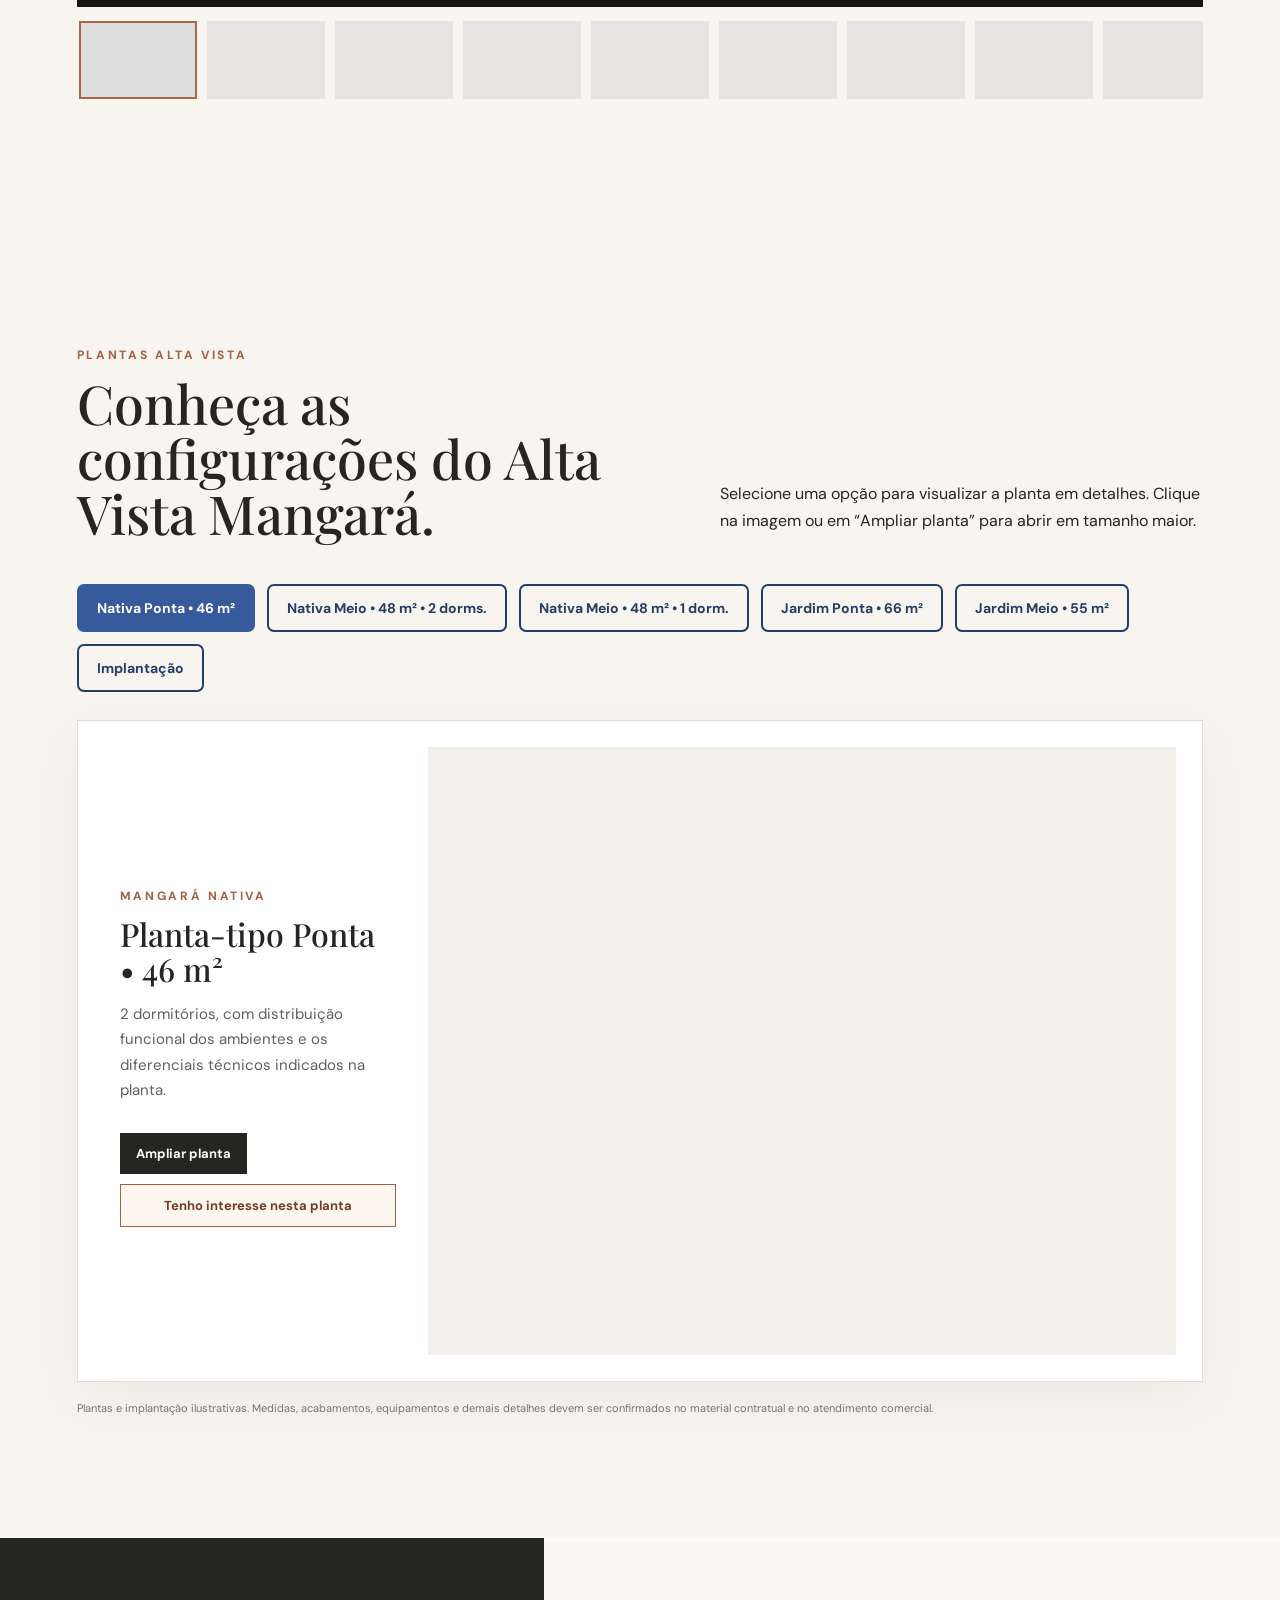
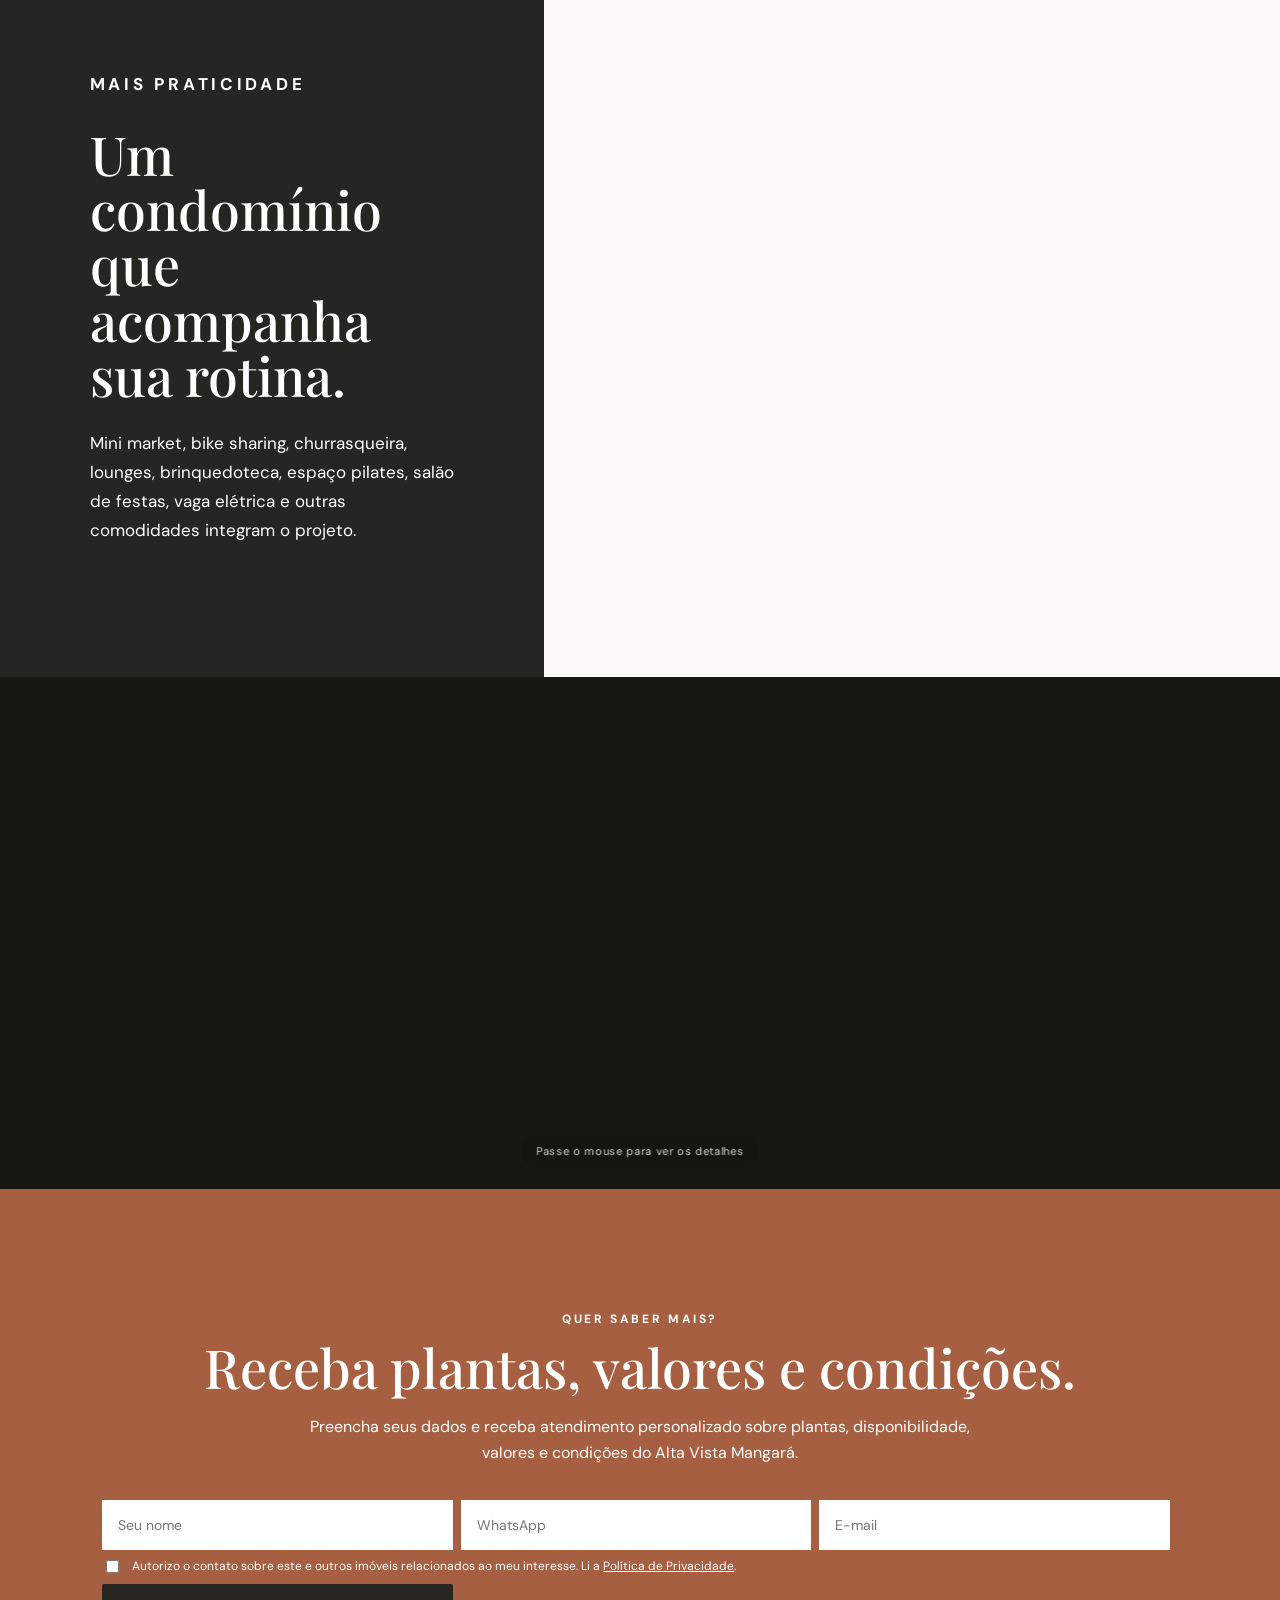
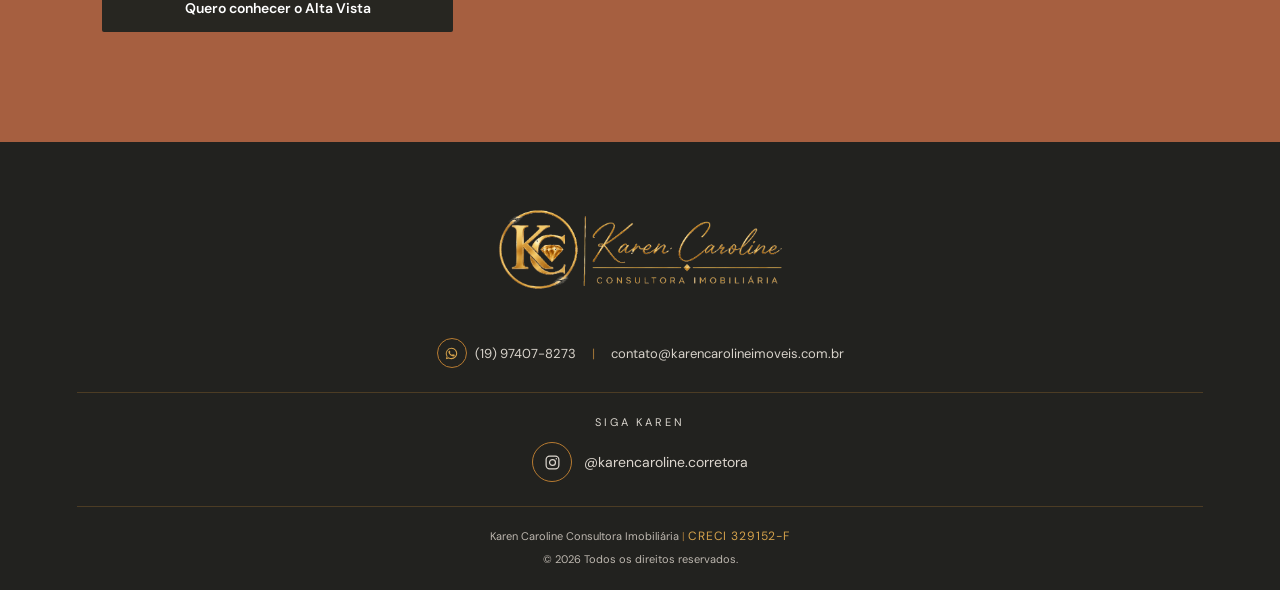
==== commit 97890e04: "V6.1 ajustes finais de acessibilidade e compartilhamento" ====
--- a/alta-vista.html
+++ b/alta-vista.html
@@ -6,7 +6,7 @@
 <link rel="icon" type="image/png" sizes="48x48" href="assets/favicon-48.png">
 <link rel="icon" type="image/png" sizes="192x192" href="assets/favicon-192.png">
 <link rel="apple-touch-icon" sizes="180x180" href="assets/apple-touch-icon.png">
-<link rel="icon" type="image/png" sizes="512x512" href="assets/favicon-512.png"><meta charset="utf-8"/><meta content="width=device-width,initial-scale=1" name="viewport"/><title>Alta Vista Mangará Campinas | Apartamentos no Mangará</title><meta content="Conheça o Alta Vista Mangará em Campinas: apartamentos de 1 e 2 dormitórios, varanda grill e opções garden, com lazer e comodidades para a rotina." name="description"/><link href="style.css?v=582-alta-vista-premium-v1" rel="stylesheet"/><link href="https://www.karencarolineimoveis.com.br/alta-vista.html" rel="canonical"/><meta content="website" property="og:type"/><meta content="pt_BR" property="og:locale"/><meta content="Karen Caroline Consultora Imobiliária" property="og:site_name"/><meta content="Alta Vista Mangará Campinas | Apartamentos no Mangará" property="og:title"/><meta content="Conheça o Alta Vista Mangará em Campinas: apartamentos de 1 e 2 dormitórios, varanda grill e opções garden, com lazer e comodidades para a rotina." property="og:description"/><meta content="https://www.karencarolineimoveis.com.br/alta-vista.html" property="og:url"/><meta content="https://www.karencarolineimoveis.com.br/assets/alta/hero.webp" property="og:image"/><meta content="summary_large_image" name="twitter:card"/><meta content="Alta Vista Mangará Campinas | Apartamentos no Mangará" name="twitter:title"/><meta content="Conheça o Alta Vista Mangará em Campinas: apartamentos de 1 e 2 dormitórios, varanda grill e opções garden, com lazer e comodidades para a rotina." name="twitter:description"/><meta content="https://www.karencarolineimoveis.com.br/assets/alta/hero.webp" name="twitter:image"/><meta content="#f4efe7" name="theme-color"/></head><body class="alta-premium" data-whatsapp-message="Olá! Estou vendo o Alta Vista Mangará no site e gostaria de receber mais informações, valores e condições.">
+<link rel="icon" type="image/png" sizes="512x512" href="assets/favicon-512.png"><meta charset="utf-8"/><meta content="width=device-width,initial-scale=1" name="viewport"/><title>Alta Vista Mangará Campinas | Apartamentos no Mangará</title><meta content="Conheça o Alta Vista Mangará em Campinas: apartamentos de 1 e 2 dormitórios, varanda grill e opções garden, com lazer e comodidades para a rotina." name="description"/><link href="style.css?v=582-alta-vista-premium-v1" rel="stylesheet"/><link href="https://www.karencarolineimoveis.com.br/alta-vista.html" rel="canonical"/><meta content="website" property="og:type"/><meta content="pt_BR" property="og:locale"/><meta content="Karen Caroline Consultora Imobiliária" property="og:site_name"/><meta content="Alta Vista Mangará Campinas | Apartamentos no Mangará" property="og:title"/><meta content="Conheça o Alta Vista Mangará em Campinas: apartamentos de 1 e 2 dormitórios, varanda grill e opções garden, com lazer e comodidades para a rotina." property="og:description"/><meta content="https://www.karencarolineimoveis.com.br/alta-vista.html" property="og:url"/><meta content="https://www.karencarolineimoveis.com.br/assets/alta/hero-premium.jpg" property="og:image"/><meta content="summary_large_image" name="twitter:card"/><meta content="Alta Vista Mangará Campinas | Apartamentos no Mangará" name="twitter:title"/><meta content="Conheça o Alta Vista Mangará em Campinas: apartamentos de 1 e 2 dormitórios, varanda grill e opções garden, com lazer e comodidades para a rotina." name="twitter:description"/><meta content="https://www.karencarolineimoveis.com.br/assets/alta/hero-premium.jpg" name="twitter:image"/><meta content="#f4efe7" name="theme-color"/></head><body class="alta-premium" data-whatsapp-message="Olá! Estou vendo o Alta Vista Mangará no site e gostaria de receber mais informações, valores e condições.">
 <script type="application/ld+json">{"@context":"https://schema.org","@graph":[{"@type":"WebPage","@id":"https://www.karencarolineimoveis.com.br/alta-vista.html#webpage","url":"https://www.karencarolineimoveis.com.br/alta-vista.html","name":"Alta Vista Mangará Campinas | Apartamentos no Mangará","description":"Conheça o Alta Vista Mangará em Campinas: apartamentos de 1 e 2 dormitórios, opções garden, varanda grill, lazer completo, plantas e atendimento personalizado.","inLanguage":"pt-BR","breadcrumb":{"@id":"https://www.karencarolineimoveis.com.br/alta-vista.html#breadcrumb"}},{"@type":"BreadcrumbList","@id":"https://www.karencarolineimoveis.com.br/alta-vista.html#breadcrumb","itemListElement":[{"@type":"ListItem","position":1,"name":"Home","item":"https://www.karencarolineimoveis.com.br/"},{"@type":"ListItem","position":2,"name":"Alta Vista Mangará","item":"https://www.karencarolineimoveis.com.br/alta-vista.html"}]}]}</script>
 <header class="site-header"><a aria-label="Karen Caroline Consultora Imobiliária" class="site-brand brand-logo" href="index.html"><img alt="Karen Caroline Consultora Imobiliária" decoding="async" height="887" src="assets/logo-karen-caroline-rodape.png" width="1774"/></a><nav><a href="#projeto">Projeto</a><a href="#lazer">Lazer</a><a href="#apartamentos">Apartamentos</a><a href="#plantas">Plantas</a><a href="#localizacao">Localização</a></nav><a class="btn small" href="#contato">Tenho interesse</a></header>
 <main id="top"><section class="hero"><img alt="Perspectiva das torres do Alta Vista Mangará" decoding="async" fetchpriority="high" height="672" src="assets/alta/hero-premium.jpg" width="1578"/><div class="shade"></div><div class="hero-copy"><p class="eyebrow">MANGARÁ • CAMPINAS</p><h1>Alta Vista Mangará:<br/>um novo ponto de vista.</h1><p>2 dormitórios com suíte*, varanda grill e lazer completo, cercado por conveniência, mobilidade e natureza.</p><a class="btn" href="#projeto">Conheça o projeto ↓</a></div><div class="stamp">2 TORRES<br/><b>300 UNIDADES</b></div></section>
@@ -34,7 +34,7 @@
 <p class="floorplan-note">Plantas e implantação ilustrativas. Medidas, acabamentos, equipamentos e demais detalhes devem ser confirmados no material contratual e no atendimento comercial.</p>
 </section><div aria-hidden="true" class="floorplan-lightbox" id="floorplan-lightbox"><button aria-label="Fechar planta ampliada" class="floorplan-lightbox-close" type="button">×</button><div class="floorplan-lightbox-inner"><div class="floorplan-lightbox-title"></div><img alt="Planta ampliada do Alta Vista Mangará" decoding="async" loading="lazy" src=""/></div></div><section class="split"><div class="darkcard"><p class="eyebrow">MAIS PRATICIDADE</p><h2>Um condomínio que acompanha sua rotina.</h2><p>Mini market, bike sharing, churrasqueira, lounges, brinquedoteca, espaço pilates, salão de festas, vaga elétrica e outras comodidades integram o projeto.</p></div><img alt="Salão de festas do Alta Vista Mangará" decoding="async" height="720" loading="lazy" src="assets/alta/salao.webp" width="1280"/></section>
 <section class="location location-hover" id="localizacao"><img alt="Localização do Alta Vista Mangará próxima ao Shopping Dom Pedro" decoding="async" height="793" loading="lazy" src="assets/alta/localizacao-alta-vista-premium.webp" width="1983"/><div class="location-card"><p class="eyebrow dark">LOCALIZAÇÃO</p><h2>No coração de uma região completa.</h2><p>Rua Dois, nº 49 — Residencial Reserva Villa Bella, Campinas/SP.</p><div class="times"><span><b>2 min</b> Shopping Dom Pedro</span><span><b>3 min</b> The Mall Villa Bella</span><span><b>4 min</b> Rod. Dom Pedro I</span><span><b>6 min</b> Unicamp</span></div><small>Tempos informados no book do empreendimento, com fonte Google Maps e trajeto de carro.</small></div><div class="location-hint">Passe o mouse para ver os detalhes</div></section>
-<section class="cta" id="contato"><p class="eyebrow">QUER SABER MAIS?</p><h2>Receba plantas, valores e condições.</h2><p>Preencha seus dados e receba atendimento personalizado sobre plantas, disponibilidade, valores e condições do Alta Vista Mangará.</p><form class="lead-form" data-empreendimento="Alta Vista Mangará"><input aria-hidden="true" autocomplete="off" class="hp-field" name="website" tabindex="-1" type="text"/><input name="nome" placeholder="Seu nome" required=""/><input name="whatsapp" placeholder="WhatsApp" required="" type="tel"/><input name="email" placeholder="E-mail" type="email"/><label class="consent"><input name="consentimento" required="" type="checkbox" value="1"/><span>Autorizo o contato sobre este e outros imóveis relacionados ao meu interesse. Li a <a href="privacidade.html" target="_blank">Política de Privacidade</a>.</span></label><button class="btn" type="submit">Quero conhecer o Alta Vista</button></form><div class="form-ok"></div></section>
+<section class="cta" id="contato"><p class="eyebrow">QUER SABER MAIS?</p><h2>Receba plantas, valores e condições.</h2><p>Preencha seus dados e receba atendimento personalizado sobre plantas, disponibilidade, valores e condições do Alta Vista Mangará.</p><form class="lead-form" data-empreendimento="Alta Vista Mangará"><input aria-hidden="true" autocomplete="off" class="hp-field" name="website" tabindex="-1" type="text"/><input aria-label="Nome" name="nome" placeholder="Seu nome" required=""/><input aria-label="WhatsApp" name="whatsapp" placeholder="WhatsApp" required="" type="tel"/><input aria-label="E-mail" name="email" placeholder="E-mail" type="email"/><label class="consent"><input name="consentimento" required="" type="checkbox" value="1"/><span>Autorizo o contato sobre este e outros imóveis relacionados ao meu interesse. Li a <a href="privacidade.html" target="_blank">Política de Privacidade</a>.</span></label><button class="btn" type="submit">Quero conhecer o Alta Vista</button></form><div class="form-ok"></div></section>
 </main><footer class="site-footer site-footer-pro footer-reference">
 <div class="footer-center-brand">
 <a class="footer-logo" href="index.html"><img alt="Karen Caroline Consultora Imobiliária" src="assets/logo-karen-caroline-rodape.png" width="1774" height="887" decoding="async" /></a>
@@ -60,4 +60,4 @@
 <span aria-hidden="true" class="wa-icon">✆</span>
 <span class="wa-copy"><strong>WhatsApp</strong><small>Fale comigo agora</small></span>
 </a>
-<script src="social-links.js?v=571-performance"></script><script src="script.js?v=577-agendamento-foto"></script></body></html>
+<script src="social-links.js?v=571-performance"></script><script src="script.js?v=589-agendamento-v2"></script></body></html>
--- a/style.css
+++ b/style.css
@@ -122,7 +122,9 @@
 .mobile-menu-toggle{display:none;width:44px;height:44px;border:0;background:transparent;padding:10px;cursor:pointer;flex-direction:column;justify-content:center;gap:5px}.mobile-menu-toggle span{display:block;height:2px;width:100%;background:var(--ink)}
 .mobile-menu-overlay{position:fixed;inset:0;background:#1118;z-index:80;display:none;justify-content:flex-end}.mobile-menu-overlay.open{display:flex}.mobile-menu-panel{width:min(390px,88vw);height:100%;background:#fbf9f5;padding:28px 28px 38px;box-shadow:-30px 0 80px #0003;position:relative;display:flex;flex-direction:column}.mobile-menu-close{position:absolute;right:18px;top:12px;border:0;background:transparent;font-size:36px;cursor:pointer}.mobile-menu-brand{padding:22px 36px 24px 0;border-bottom:1px solid var(--line)}.mobile-menu-brand img{width:250px;max-width:100%;height:auto}.mobile-nav{display:flex!important;flex-direction:column;gap:0!important;margin-top:24px}.mobile-nav a{padding:17px 2px;border-bottom:1px solid var(--line);font-size:17px!important}.mobile-nav .mobile-contact{margin-top:20px;background:var(--ink);color:#fff;padding:15px 18px;text-align:center;border:0}.menu-open{overflow:hidden}
 
-.karen-trust{padding:110px 7vw;background:#f7f3ec}.karen-trust-inner{max-width:1180px;margin:auto;display:grid;grid-template-columns:.78fr 1.22fr;gap:70px;align-items:center}.karen-signature{min-height:330px;background:#fff;display:flex;align-items:center;justify-content:center;padding:55px;box-shadow:0 24px 70px #3b332518}.karen-signature img{width:min(480px,100%);height:auto}.karen-trust-copy h2{font-size:clamp(38px,4.5vw,62px);max-width:780px}.karen-trust-copy>p:not(.eyebrow){font-size:17px;line-height:1.75;max-width:720px;margin-bottom:26px}
+.karen-trust{padding:110px 7vw;background:#f7f3ec}.karen-trust-inner{max-width:1180px;margin:auto;display:grid;grid-template-columns:.78fr 1.22fr;gap:70px;align-items:center}.karen-signature{min-height:330px;background:#fff;display:flex;align-items:center;justify-content:center;padding:55px;box-shadow:0 24px 70px #3b332518}.karen-signature img{width:min(480px,100%);height:auto}.karen-trust-copy h2{font-size:clamp(38px,4.2vw,58px);max-width:780px}.karen-trust-copy>p:not(.eyebrow){font-size:17px;line-height:1.75;max-width:720px;margin-bottom:26px}.karen-trust-copy .eyebrow+h2+p{margin-bottom:20px}.karen-trust-copy .eyebrow+h2+p+p{margin-top:0}
+.home-atendimento-karen{height:clamp(440px,40vw,540px);min-height:0;padding:0;overflow:hidden;border-radius:16px;background:#e8dfd2;border:1px solid #2c211412;box-shadow:0 24px 70px #3b33251a}
+.home-atendimento-karen img{width:100%;height:100%;object-fit:cover;object-position:50% 24%;display:block}
 
 .site-footer-pro{background:#24241f;color:#f6f2eb;padding:62px 6vw 34px;display:grid;grid-template-columns:1.5fr .75fr .75fr;align-items:start;gap:48px}.footer-logo{display:block;width:min(330px,90%)}.footer-logo img{width:100%;height:auto;filter:none}.footer-brand p,.footer-contact span{font-size:13px;color:#d3cec5;line-height:1.6}.footer-links,.footer-contact{display:flex;flex-direction:column;gap:10px}.footer-links strong,.footer-contact strong{text-transform:uppercase;letter-spacing:.13em;font-size:11px;color:#c8a266;margin-bottom:4px}.footer-links a,.footer-contact a{font-size:14px;text-decoration:none;color:#f6f2eb}.footer-links a:hover,.footer-contact a:hover{text-decoration:underline}.footer-legal{grid-column:1/-1;border-top:1px solid #ffffff24;padding-top:22px;display:flex;justify-content:space-between;gap:36px}.site-footer-pro .footer-legal p{margin:0;max-width:650px;text-align:left;color:#aaa49b;font-size:11px;line-height:1.55}
 
@@ -131,8 +133,8 @@
 /* carregamento suave para imagens fora da primeira dobra */
 img[loading="lazy"]{content-visibility:auto}
 
-@media(max-width:900px){.mobile-menu-toggle{display:flex}.site-header>nav{display:none!important}.site-header .btn.small{display:none}.karen-trust{padding:80px 5vw}.karen-trust-inner{grid-template-columns:1fr;gap:34px}.karen-signature{min-height:230px;padding:36px}.site-footer-pro{grid-template-columns:1fr 1fr}.footer-brand{grid-column:1/-1}.footer-legal{flex-direction:column;gap:10px}}
-@media(max-width:560px){.mobile-menu-toggle{display:flex}.site-header .brand-logo{width:190px}.karen-trust{padding:60px 20px}.karen-signature{min-height:180px;padding:28px}.karen-trust-copy h2{font-size:38px}.site-footer-pro{grid-template-columns:1fr;padding:48px 22px 28px}.footer-brand,.footer-legal{grid-column:auto}.footer-logo{width:260px}.footer-legal{grid-column:1}.success-actions{flex-direction:column}.success-actions .btn{width:100%;text-align:center}}
+@media(max-width:900px){.mobile-menu-toggle{display:flex}.site-header>nav{display:none!important}.site-header .btn.small{display:none}.karen-trust{padding:80px 5vw}.karen-trust-inner{grid-template-columns:1fr;gap:34px}.karen-signature{min-height:230px;padding:36px}.home-atendimento-karen{height:auto;min-height:0;aspect-ratio:4/5;padding:0}.home-atendimento-karen img{object-position:50% 20%}.site-footer-pro{grid-template-columns:1fr 1fr}.footer-brand{grid-column:1/-1}.footer-legal{flex-direction:column;gap:10px}}
+@media(max-width:560px){.mobile-menu-toggle{display:flex}.site-header .brand-logo{width:190px}.karen-trust{padding:60px 20px}.karen-signature{min-height:180px;padding:28px}.home-atendimento-karen{min-height:0;padding:0}.karen-trust-copy h2{font-size:38px}.site-footer-pro{grid-template-columns:1fr;padding:48px 22px 28px}.footer-brand,.footer-legal{grid-column:auto}.footer-logo{width:260px}.footer-legal{grid-column:1}.success-actions{flex-direction:column}.success-actions .btn{width:100%;text-align:center}}
 
 /* V5.23 logo transparency refinement */
 .brand-logo img,
@@ -1000,15 +1002,6 @@
   right: 0;
   margin-left: 0;
   margin-right: 0;
-}
-
-/* Corrige regra especial antiga da página Universo */
-body.universo-page .site-header {
-  left: 50% !important;
-  right: auto !important;
-  width: min(calc(100% - 32px), 1360px) !important;
-  max-width: calc(100vw - 32px) !important;
-  transform: translateX(-50%) !important;
 }
 
 /* 3. Containers principais nunca ultrapassam viewport */
@@ -1067,11 +1060,6 @@
     margin-right: auto !important;
   }
 
-  body.universo-page .site-header {
-    width: calc(100% - 20px) !important;
-    max-width: calc(100vw - 20px) !important;
-  }
-
   /* 4. Botões sempre dentro da tela */
   .btn,
   .hero-actions .btn,
@@ -1227,7 +1215,6 @@
 
   body.universo-page main > section,
   body.universo-page main > .source-note,
-  body.universo-page .site-header,
   body.universo-page .site-footer {
     width: calc(100% - 12px) !important;
     max-width: calc(100vw - 12px) !important;
@@ -1546,16 +1533,6 @@
 
 /* ---------- UNIVERSO PARQUE ALPHAVILLE ---------- */
 @media (max-width: 768px) {
-  body.universo-page .site-header {
-    position: relative !important;
-    top: auto !important;
-    left: auto !important;
-    right: auto !important;
-    transform: none !important;
-    width: calc(100% - 24px) !important;
-    max-width: calc(100vw - 24px) !important;
-    margin: 12px auto 16px !important;
-  }
   body.universo-page .universo-location {
     display: flex !important;
     flex-direction: column !important;
@@ -3223,16 +3200,6 @@
     max-width: calc(100% - 16px) !important;
     margin-left: auto !important;
     margin-right: auto !important;
-  }
-
-  body.universo-page .site-header {
-    left: 50% !important;
-    right: auto !important;
-    width: calc(100% - 16px) !important;
-    max-width: calc(100% - 16px) !important;
-    margin-top: 8px !important;
-    padding: 9px 12px !important;
-    transform: translateX(-50%) !important;
   }
 
   body.universo-page .universo-hero {
@@ -3713,7 +3680,6 @@
 @media(max-width:1100px){.launch-hero{grid-template-columns:1fr 1fr}.launch-card-grid{grid-template-columns:repeat(2,minmax(0,1fr))}}
 @media(max-width:900px){.launch-hero{grid-template-columns:1fr;padding-top:120px}.launch-hero-visual{height:430px}.launch-hero-visual img:first-child{height:395px;margin-top:35px}.launch-hero-visual img:nth-child(3){height:390px;margin-top:20px}.launch-region-links{grid-template-columns:repeat(2,1fr)}.launch-service{grid-template-columns:1fr}.launch-service-photo{height:540px;min-height:0}.launch-service-copy{padding:72px 7vw}}
 @media(max-width:600px){.launch-hero{padding:112px 20px 52px}.launch-hero h1{font-size:clamp(42px,12vw,54px)}.launch-hero-visual{height:330px}.launch-hero-visual img:first-child{height:300px;margin-top:30px}.launch-hero-visual img:nth-child(3){height:295px;margin-top:18px}.launch-region-links,.launch-card-grid,.launch-editorial-grid{grid-template-columns:1fr}.launch-card>img{height:250px}.launch-card-copy{padding:24px 20px}.launch-card-copy h3{font-size:31px}.launch-card-copy .btn{width:100%;text-align:center}.launch-service-photo{height:430px}.launch-service-photo img{object-position:center top}.launch-service-copy{padding:58px 22px}.launch-service-copy .home-actions{align-items:stretch}.launch-service-copy .btn{width:100%;text-align:center}.launch-choose{padding:72px 22px}.launch-final-actions{flex-direction:column}.launch-final-actions .btn{width:100%}}
-
 /* Logo oficial — escala final responsiva do cabeçalho */
 .site-header .brand-logo{width:clamp(250px,22vw,320px);height:64px}
 .site-header .brand-logo img{width:min(250px,100%)!important;max-width:none;height:auto!important;flex:none}
@@ -4227,6 +4193,14 @@
 .universo-page.universo-experience .universo-concept-media{min-height:800px;padding:34px;background:#080d16}
 .universo-page.universo-experience .universo-concept-media img{width:100%;height:100%;object-fit:contain;transition:transform .6s ease}
 .universo-page.universo-experience .universo-concept-media:hover img{transform:scale(1.015)}
+
+/* Panorama institucional */
+.universo-page.universo-experience .universo-panorama{
+  padding:clamp(24px,3.5vw,52px);
+  background:#080d16;
+}
+.universo-page.universo-experience .universo-panorama-inner{width:100%;max-width:none;margin:0 auto;overflow:hidden;border-radius:12px}
+.universo-page.universo-experience .universo-panorama img{display:block;width:100%;height:auto}
 
 /* Atendimento humano */
 .universo-page.universo-experience .universo-karen{
@@ -4289,6 +4263,8 @@
 @media(max-width:560px){
   .universo-page.universo-experience main{padding-top:10px}
   .universo-page.universo-experience main>section{width:calc(100% - 20px);margin-bottom:10px}
+  .universo-page.universo-experience .universo-panorama{padding:8px}
+  .universo-page.universo-experience .universo-panorama-inner{border-radius:6px}
   /* Necessários para superar a camada mobile legada, que usa !important. */
   .universo-page.universo-experience .universo-hero{
     height:760px!important;
@@ -4702,3 +4678,413 @@
   .alta-premium .hero-copy{padding-left:16px;padding-right:16px}
   .alta-premium .hero-copy h1{font-size:44px}
 }
+
+/* =========================================================
+   CORES DA MATA — PREMIUM EXPERIENCE V1
+   Header e hero isolados do restante dos empreendimentos
+   ========================================================= */
+.cores-premium{
+  --cores-premium-deep:#15201a;
+  --cores-premium-gold:#d4a552;
+  --cores-premium-light:#f8f1e7;
+  scroll-padding-top:80px;
+}
+
+.cores-premium .site-header{
+  position:fixed;
+  inset:0 0 auto;
+  z-index:75;
+  height:80px;
+  padding:0 clamp(24px,5vw,76px);
+  background:rgba(12,18,14,.6);
+  border-bottom:1px solid rgba(255,255,255,.12);
+  backdrop-filter:blur(10px);
+  -webkit-backdrop-filter:blur(10px);
+}
+.cores-premium .site-header .brand-logo{width:306px;height:72px}
+.cores-premium .site-header .brand-logo img{filter:drop-shadow(0 3px 12px rgba(0,0,0,.28))}
+.cores-premium .site-header nav a{color:#fff;text-shadow:0 1px 12px rgba(0,0,0,.35)}
+.cores-premium .site-header>.btn.small{background:var(--cores-premium-light);color:var(--cores-premium-deep)!important;transition:background-color .2s ease,color .2s ease,box-shadow .2s ease}
+.cores-premium .site-header>.btn.small:hover,
+.cores-premium .site-header>.btn.small:focus-visible{background:#ead7b5;box-shadow:0 0 0 3px rgba(239,209,154,.32)}
+
+.cores-premium .hero{
+  height:100svh;
+  min-height:760px;
+  padding:clamp(150px,15vh,188px) 6vw 96px;
+  align-items:flex-end;
+  background:var(--cores-premium-deep);
+}
+.cores-premium .hero>img{
+  object-fit:cover;
+  object-position:50% 52%;
+}
+.cores-premium .hero .shade{
+  background:linear-gradient(90deg,rgba(16,25,19,.56) 0%,rgba(16,25,19,.36) 34%,rgba(16,25,19,.09) 58%,rgba(16,25,19,0) 76%),linear-gradient(0deg,rgba(12,19,14,.26),transparent 40%);
+}
+.cores-premium .hero-copy{max-width:720px}
+.cores-premium .hero-copy .eyebrow{color:#efd19a}
+.cores-premium .hero-copy h1{font-size:clamp(64px,6.1vw,90px);line-height:.92;letter-spacing:-.035em}
+.cores-premium .hero-copy .lead{max-width:650px;color:rgba(255,255,255,.9)}
+.cores-premium .hero-actions .btn.light{background:var(--cores-premium-light);color:var(--cores-premium-deep)}
+.cores-premium .hero-actions .btn.ghost{background:rgba(12,19,14,.1);border-color:rgba(255,255,255,.72)}
+.cores-premium .stamp{background:rgba(12,19,14,.42);border-color:rgba(239,209,154,.64);backdrop-filter:blur(6px);-webkit-backdrop-filter:blur(6px)}
+
+@media(max-width:900px){
+  .cores-premium{scroll-padding-top:72px}
+  .cores-premium .site-header{height:72px;padding-left:24px;padding-right:24px}
+  .cores-premium .site-header .brand-logo{width:220px;height:58px}
+  .cores-premium .mobile-menu-toggle span{background:#fff}
+  .cores-premium .hero{min-height:720px;padding:126px 6vw 64px}
+  .cores-premium .hero>img{object-position:50% 52%}
+  .cores-premium .hero .shade{background:linear-gradient(90deg,rgba(16,25,19,.56) 0%,rgba(16,25,19,.35) 46%,rgba(16,25,19,.064) 78%),linear-gradient(0deg,rgba(12,19,14,.3),transparent 45%)}
+  .cores-premium .hero-copy{max-width:630px}
+  .cores-premium .hero-copy h1{font-size:clamp(58px,9vw,76px)}
+}
+
+@media(max-width:600px){
+  .cores-premium .site-header{padding-left:16px;padding-right:16px}
+  .cores-premium .site-header .brand-logo{width:195px;height:52px}
+  .cores-premium .hero{height:auto;min-height:0;padding:0;display:block;background:var(--cores-premium-deep)}
+  .cores-premium .hero>img{position:relative;inset:auto;display:block;height:330px;object-position:50% 52%}
+  .cores-premium .hero .shade{height:330px;background:linear-gradient(180deg,rgba(14,22,16,.03),rgba(14,22,16,.07) 56%,var(--cores-premium-deep) 100%)}
+  .cores-premium .hero-copy{position:relative;margin-top:-38px;padding:0 20px 48px;max-width:none}
+  .cores-premium .hero-copy h1{font-size:clamp(46px,13vw,60px);line-height:.94}
+  .cores-premium .hero-copy .lead{font-size:15px;line-height:1.6}
+  .cores-premium .hero-actions{display:grid;gap:9px}
+  .cores-premium .hero-actions .btn{width:100%;text-align:center}
+  .cores-premium .stamp{display:none}
+}
+
+@media(max-width:360px){
+  .cores-premium .hero>img,
+  .cores-premium .hero .shade{height:300px}
+  .cores-premium .hero-copy{padding-left:16px;padding-right:16px}
+  .cores-premium .hero-copy h1{font-size:44px}
+}
+
+/* =========================================================
+   PARQUE ALTO — PREMIUM EXPERIENCE V1
+   Header e hero isolados do restante dos empreendimentos
+   ========================================================= */
+.parque-alto-premium{
+  --parque-premium-deep:#1c1a17;
+  --parque-premium-gold:#d4a552;
+  --parque-premium-light:#f8f1e7;
+  scroll-padding-top:80px;
+}
+
+.parque-alto-premium .site-header{
+  position:fixed;
+  inset:0 0 auto;
+  z-index:75;
+  height:80px;
+  padding:0 clamp(24px,5vw,76px);
+  background:rgba(17,16,14,.6);
+  border-bottom:1px solid rgba(255,255,255,.12);
+  backdrop-filter:blur(10px);
+  -webkit-backdrop-filter:blur(10px);
+}
+.parque-alto-premium .site-header .brand-logo{width:306px;height:72px}
+.parque-alto-premium .site-header .brand-logo img{filter:drop-shadow(0 3px 12px rgba(0,0,0,.28))}
+.parque-alto-premium .site-header nav a{color:#fff;text-shadow:0 1px 12px rgba(0,0,0,.35)}
+.parque-alto-premium .site-header>.btn.small{background:var(--parque-premium-light);color:var(--parque-premium-deep)!important;transition:background-color .2s ease,color .2s ease,box-shadow .2s ease}
+.parque-alto-premium .site-header>.btn.small:hover,
+.parque-alto-premium .site-header>.btn.small:focus-visible{background:#ead7b5;box-shadow:0 0 0 3px rgba(239,209,154,.32)}
+
+.parque-alto-premium .hero{
+  height:100svh;
+  min-height:760px;
+  padding:clamp(150px,15vh,188px) 6vw 96px;
+  align-items:flex-end;
+  background:var(--parque-premium-deep);
+}
+.parque-alto-premium .hero>img{
+  object-fit:cover;
+  object-position:52% 50%;
+}
+.parque-alto-premium .hero .shade{
+  background:linear-gradient(90deg,rgba(20,19,17,.62) 0%,rgba(20,19,17,.38) 34%,rgba(20,19,17,.1) 58%,rgba(20,19,17,0) 76%),linear-gradient(0deg,rgba(14,13,12,.28),transparent 42%);
+}
+.parque-alto-premium .hero-copy{max-width:720px}
+.parque-alto-premium .hero-copy .eyebrow{color:#efd19a}
+.parque-alto-premium .hero-copy h1{font-size:clamp(54px,5vw,74px);line-height:.94;letter-spacing:-.035em}
+.parque-alto-premium .hero-copy>p:not(.eyebrow){max-width:650px;color:rgba(255,255,255,.9)}
+.parque-alto-premium .hero-copy>.btn{background:rgba(16,15,13,.7);border:1px solid rgba(255,255,255,.72)}
+.parque-alto-premium .stamp{background:rgba(16,15,13,.42);border-color:rgba(239,209,154,.64);backdrop-filter:blur(6px);-webkit-backdrop-filter:blur(6px)}
+
+@media(max-width:900px){
+  .parque-alto-premium{scroll-padding-top:72px}
+  .parque-alto-premium .site-header{height:72px;padding-left:24px;padding-right:24px}
+  .parque-alto-premium .site-header .brand-logo{width:220px;height:58px}
+  .parque-alto-premium .mobile-menu-toggle span{background:#fff}
+  .parque-alto-premium .hero{min-height:720px;padding:126px 6vw 64px}
+  .parque-alto-premium .hero>img{object-position:54% 50%}
+  .parque-alto-premium .hero .shade{background:linear-gradient(90deg,rgba(20,19,17,.62) 0%,rgba(20,19,17,.38) 46%,rgba(20,19,17,.08) 78%),linear-gradient(0deg,rgba(14,13,12,.3),transparent 45%)}
+  .parque-alto-premium .hero-copy{max-width:630px}
+  .parque-alto-premium .hero-copy h1{font-size:clamp(56px,8.5vw,74px)}
+}
+
+@media(max-width:600px){
+  .parque-alto-premium .site-header{padding-left:16px;padding-right:16px}
+  .parque-alto-premium .site-header .brand-logo{width:195px;height:52px}
+  .parque-alto-premium .hero{height:auto;min-height:0;padding:0;display:block;background:var(--parque-premium-deep)}
+  .parque-alto-premium .hero>img{position:relative;inset:auto;display:block;height:330px;object-position:57% 50%}
+  .parque-alto-premium .hero .shade{height:330px;background:linear-gradient(180deg,rgba(18,17,15,.02),rgba(18,17,15,.06) 56%,var(--parque-premium-deep) 100%)}
+  .parque-alto-premium .hero-copy{position:relative;margin-top:-38px;padding:0 20px 48px;max-width:none}
+  .parque-alto-premium .hero-copy h1{font-size:clamp(44px,12vw,58px);line-height:.96}
+  .parque-alto-premium .hero-copy>p:not(.eyebrow){font-size:15px;line-height:1.6}
+  .parque-alto-premium .hero-copy h1,
+  .parque-alto-premium .hero-copy>p:not(.eyebrow){width:calc(100% - 62px)}
+  .parque-alto-premium .hero-copy>.btn{width:100%;text-align:center}
+  .parque-alto-premium .stamp{display:none}
+}
+
+@media(max-width:360px){
+  .parque-alto-premium .hero>img,
+  .parque-alto-premium .hero .shade{height:300px}
+  .parque-alto-premium .hero-copy{padding-left:16px;padding-right:16px}
+  .parque-alto-premium .hero-copy h1{font-size:42px}
+}
+
+@media(max-width:430px){
+  .parque-alto-premium .hero>img{margin-top:-112px}
+}
+
+/* =========================================================
+   SELETO AMOREIRAS — PREMIUM EXPERIENCE V1
+   Header e hero isolados do restante dos empreendimentos
+   ========================================================= */
+.seleto-premium{
+  --seleto-premium-deep:#1b1814;
+  --seleto-premium-gold:#d4a552;
+  --seleto-premium-light:#f8f1e7;
+  scroll-padding-top:80px;
+}
+
+.seleto-premium .site-header{
+  position:fixed;
+  inset:0 0 auto;
+  z-index:75;
+  height:80px;
+  padding:0 clamp(24px,5vw,76px);
+  background:rgba(17,15,13,.58);
+  border-bottom:1px solid rgba(255,255,255,.12);
+  backdrop-filter:blur(10px);
+  -webkit-backdrop-filter:blur(10px);
+}
+.seleto-premium .site-header .brand-logo{width:306px;height:72px}
+.seleto-premium .site-header .brand-logo img{filter:drop-shadow(0 3px 12px rgba(0,0,0,.28))}
+.seleto-premium .site-header nav a{color:#fff;text-shadow:0 1px 12px rgba(0,0,0,.35)}
+.seleto-premium .site-header>.btn.small{background:var(--seleto-premium-light);color:var(--seleto-premium-deep)!important;transition:background-color .2s ease,color .2s ease,box-shadow .2s ease}
+.seleto-premium .site-header>.btn.small:hover,
+.seleto-premium .site-header>.btn.small:focus-visible{background:#ead7b5;box-shadow:0 0 0 3px rgba(239,209,154,.32)}
+
+.seleto-premium .hero{
+  height:100svh;
+  min-height:760px;
+  padding:clamp(150px,15vh,188px) 6vw 96px;
+  align-items:flex-end;
+  background:var(--seleto-premium-deep);
+}
+.seleto-premium .hero>img{
+  object-fit:cover;
+  object-position:50% 50%;
+}
+.seleto-premium .hero .shade{
+  background:linear-gradient(90deg,rgba(23,20,17,.6) 0%,rgba(23,20,17,.35) 34%,rgba(23,20,17,.08) 58%,rgba(23,20,17,0) 76%),linear-gradient(0deg,rgba(15,13,11,.26),transparent 42%);
+}
+.seleto-premium .hero-copy{max-width:720px}
+.seleto-premium .hero-copy .eyebrow{color:#efd19a}
+.seleto-premium .hero-copy h1{font-size:clamp(58px,5vw,74px);line-height:.94;letter-spacing:-.035em}
+.seleto-premium .hero-copy .lead{max-width:650px;color:rgba(255,255,255,.9)}
+.seleto-premium .hero-actions .btn.light{background:var(--seleto-premium-light)}
+.seleto-premium .hero-actions .btn.ghost{background:rgba(16,14,12,.14);border-color:rgba(255,255,255,.72)}
+.seleto-premium .stamp{background:rgba(16,14,12,.42);border-color:rgba(239,209,154,.64);backdrop-filter:blur(6px);-webkit-backdrop-filter:blur(6px)}
+
+@media(max-width:900px){
+  .seleto-premium{scroll-padding-top:72px}
+  .seleto-premium .site-header{height:72px;padding-left:24px;padding-right:24px}
+  .seleto-premium .site-header .brand-logo{width:220px;height:58px}
+  .seleto-premium .mobile-menu-toggle span{background:#fff}
+  .seleto-premium .hero{min-height:720px;padding:126px 6vw 64px}
+  .seleto-premium .hero>img{object-position:52% 50%}
+  .seleto-premium .hero .shade{background:linear-gradient(90deg,rgba(23,20,17,.6) 0%,rgba(23,20,17,.36) 46%,rgba(23,20,17,.07) 78%),linear-gradient(0deg,rgba(15,13,11,.28),transparent 45%)}
+  .seleto-premium .hero-copy{max-width:630px}
+  .seleto-premium .hero-copy h1{font-size:clamp(56px,8.5vw,74px)}
+}
+
+@media(max-width:600px){
+  .seleto-premium .site-header{padding-left:16px;padding-right:16px}
+  .seleto-premium .site-header .brand-logo{width:195px;height:52px}
+  .seleto-premium .hero{height:auto;min-height:0;padding:0;display:block;background:var(--seleto-premium-deep)}
+  .seleto-premium .hero>img{position:relative;inset:auto;display:block;height:330px;object-position:52% 50%}
+  .seleto-premium .hero .shade{height:330px;background:linear-gradient(180deg,rgba(18,16,13,.02),rgba(18,16,13,.06) 56%,var(--seleto-premium-deep) 100%)}
+  .seleto-premium .hero-copy{position:relative;margin-top:-38px;padding:0 20px 48px;max-width:none}
+  .seleto-premium .hero-copy h1{font-size:clamp(44px,12vw,58px);line-height:.96}
+  .seleto-premium .hero-copy .lead{font-size:15px;line-height:1.6;width:calc(100% - 62px)}
+  .seleto-premium .hero-actions{display:grid;gap:9px}
+  .seleto-premium .hero-actions .btn{width:100%;text-align:center}
+  .seleto-premium .stamp{display:none}
+}
+
+@media(max-width:360px){
+  .seleto-premium .hero>img,
+  .seleto-premium .hero .shade{height:300px}
+  .seleto-premium .hero-copy{padding-left:16px;padding-right:16px}
+  .seleto-premium .hero-copy h1{font-size:42px}
+}
+
+@media(max-width:430px){
+  .seleto-premium .hero>img{margin-top:-112px}
+}
+
+/* =========================================================
+   UNIVERSO — HEADER PREMIUM V1
+   Escopo exclusivo da barra superior
+   ========================================================= */
+body.universo-page .site-header.universo-header-premium{
+  position:fixed;
+  inset:0 0 auto;
+  left:0;
+  right:0;
+  transform:none;
+  width:100%;
+  max-width:100vw;
+  height:80px;
+  margin:0;
+  padding:0 clamp(24px,5vw,76px);
+  border-radius:0;
+  background:rgba(17,15,13,.58);
+  border-bottom:1px solid rgba(255,255,255,.12);
+  box-shadow:none;
+  backdrop-filter:blur(10px);
+  -webkit-backdrop-filter:blur(10px);
+}
+body.universo-page .universo-header-premium .brand-logo{width:306px;height:72px}
+body.universo-page .universo-header-premium .brand-logo img{filter:drop-shadow(0 3px 12px rgba(0,0,0,.28))}
+body.universo-page .universo-header-premium nav a{color:#fff;text-shadow:0 1px 12px rgba(0,0,0,.35)}
+body.universo-page .universo-header-premium>.btn.small{background:#f8f1e7;color:#1b1814!important;transition:background-color .2s ease,color .2s ease,box-shadow .2s ease}
+body.universo-page .universo-header-premium>.btn.small:hover,
+body.universo-page .universo-header-premium>.btn.small:focus-visible{background:#ead7b5;box-shadow:0 0 0 3px rgba(239,209,154,.32)}
+
+@media(max-width:900px){
+  body.universo-page .site-header.universo-header-premium{height:72px;padding-left:24px;padding-right:24px}
+  body.universo-page .universo-header-premium .brand-logo{width:220px;height:58px}
+  body.universo-page .universo-header-premium .mobile-menu-toggle span{background:#fff}
+}
+
+@media(max-width:560px){
+  body.universo-page .site-header.universo-header-premium{padding-left:16px;padding-right:16px}
+  body.universo-page .universo-header-premium .brand-logo{width:195px;height:52px}
+}
+
+/* Universo — proporção desktop estável entre viewports */
+@media(min-width:901px){
+  .universo-page.universo-experience .universo-hero{
+    height:clamp(700px,78vh,780px);
+    padding:clamp(64px,5vw,80px);
+  }
+  .universo-page.universo-experience .universo-hero-copy{max-width:680px}
+  .universo-page.universo-experience .universo-hero-copy h1{
+    font-size:clamp(60px,4.5vw,72px);
+  }
+}
+
+/* =========================================================
+   LANÇAMENTOS EM CAMPINAS — PREMIUM EXPERIENCE V1
+   Header e hero isolados do conteúdo editorial
+   ========================================================= */
+.launch-page.lancamentos-premium{
+  --launch-premium-deep:#171411;
+  --launch-premium-gold:#d2a04a;
+  --launch-premium-light:#f8f1e7;
+  background:#f8f5ef;
+}
+.lancamentos-premium .site-header{
+  position:fixed;
+  inset:0 0 auto;
+  z-index:75;
+  width:100%;
+  max-width:100vw;
+  height:80px;
+  padding:0 clamp(24px,5vw,76px);
+  background:rgba(17,15,13,.58);
+  border-bottom:1px solid rgba(255,255,255,.12);
+  backdrop-filter:blur(10px);
+  -webkit-backdrop-filter:blur(10px);
+}
+.lancamentos-premium .site-header .brand-logo{width:306px;height:72px}
+.lancamentos-premium .site-header .brand-logo img{filter:drop-shadow(0 3px 12px rgba(0,0,0,.28))}
+.lancamentos-premium .site-header nav a{color:#fff;text-shadow:0 1px 12px rgba(0,0,0,.35)}
+.lancamentos-premium .site-header>.btn.small{background:var(--launch-premium-light);color:var(--launch-premium-deep)!important;transition:background-color .2s ease,color .2s ease,box-shadow .2s ease}
+.lancamentos-premium .site-header>.btn.small:hover,
+.lancamentos-premium .site-header>.btn.small:focus-visible{background:#ead7b5;box-shadow:0 0 0 3px rgba(239,209,154,.32)}
+
+.lancamentos-premium .launch-hero{
+  min-height:clamp(700px,82svh,820px);
+  padding:clamp(128px,10vh,150px) clamp(34px,6vw,96px) clamp(64px,7vh,82px);
+  grid-template-columns:minmax(0,.88fr) minmax(520px,1.12fr);
+  gap:clamp(40px,5vw,82px);
+  background:radial-gradient(circle at 77% 25%,rgba(132,91,45,.18),transparent 34%),linear-gradient(125deg,#15120f 0%,#211b16 56%,#30251c 100%);
+  color:#f8f1e7;
+  overflow:hidden;
+}
+.lancamentos-premium .launch-hero-copy{max-width:650px;position:relative;z-index:2}
+.lancamentos-premium .launch-hero-copy .eyebrow{color:var(--launch-premium-gold)}
+.lancamentos-premium .launch-hero h1{font-size:clamp(56px,4.8vw,72px);line-height:.94;letter-spacing:-.035em}
+.lancamentos-premium .launch-hero .lead{max-width:610px;color:rgba(248,241,231,.82)}
+.lancamentos-premium .launch-hero .home-actions>.btn:first-child{background:#b86b43}
+.lancamentos-premium .launch-hero .launch-terracotta{background:transparent;border:1px solid rgba(248,241,231,.68)}
+.lancamentos-premium .launch-hero-visual{
+  height:clamp(480px,58vh,640px);
+  gap:clamp(10px,1.2vw,18px);
+  align-items:center;
+  overflow:visible;
+  isolation:isolate;
+}
+.lancamentos-premium .launch-hero-visual img{
+  height:88%;
+  margin:0;
+  border:1px solid rgba(255,255,255,.14);
+  border-radius:16px;
+  box-shadow:0 24px 60px rgba(0,0,0,.32);
+}
+.lancamentos-premium .launch-hero-visual img:first-child{height:86%;margin:0;transform:translateY(24px)}
+.lancamentos-premium .launch-hero-visual img:nth-child(2){height:100%;position:relative;z-index:2}
+.lancamentos-premium .launch-hero-visual img:nth-child(3){height:90%;margin:0;transform:translateY(-20px)}
+
+@media(max-width:1100px){
+  .lancamentos-premium .launch-hero{grid-template-columns:minmax(0,.92fr) minmax(460px,1.08fr);gap:34px}
+  .lancamentos-premium .launch-hero h1{font-size:clamp(52px,5.4vw,64px)}
+}
+@media(max-width:900px){
+  .lancamentos-premium .site-header{height:72px;padding-left:24px;padding-right:24px}
+  .lancamentos-premium .site-header .brand-logo{width:220px;height:58px}
+  .lancamentos-premium .mobile-menu-toggle span{background:#fff}
+  .lancamentos-premium .launch-hero{grid-template-columns:1fr;min-height:0;padding:118px 6vw 68px;gap:48px}
+  .lancamentos-premium .launch-hero-copy{max-width:680px}
+  .lancamentos-premium .launch-hero-visual{height:430px}
+}
+@media(max-width:600px){
+  .lancamentos-premium .site-header{padding-left:16px;padding-right:16px}
+  .lancamentos-premium .site-header .brand-logo{width:195px;height:52px}
+  .lancamentos-premium .launch-hero{padding:104px 20px 54px;gap:38px}
+  .lancamentos-premium .launch-hero h1{font-size:clamp(42px,12vw,54px)}
+  .lancamentos-premium .launch-hero .lead{font-size:16px}
+  .lancamentos-premium .launch-hero-visual{height:330px;gap:7px}
+  .lancamentos-premium .launch-hero-visual img{border-radius:10px}
+  .lancamentos-premium .launch-hero-visual img:first-child{height:86%;transform:translateY(16px)}
+  .lancamentos-premium .launch-hero-visual img:nth-child(3){height:88%;transform:translateY(-12px)}
+}
+
+/* V6.1 — leitura integral do cabeçalho de empreendimentos em telas pequenas */
+@media(max-width:600px){
+  .lancamentos-premium .launch-projects .section-head{
+    align-items:start!important;
+    display:grid!important;
+    gap:20px!important;
+    grid-template-columns:minmax(0,1fr)!important;
+  }
+  .lancamentos-premium .launch-projects .section-head>p{max-width:100%!important}
+}
